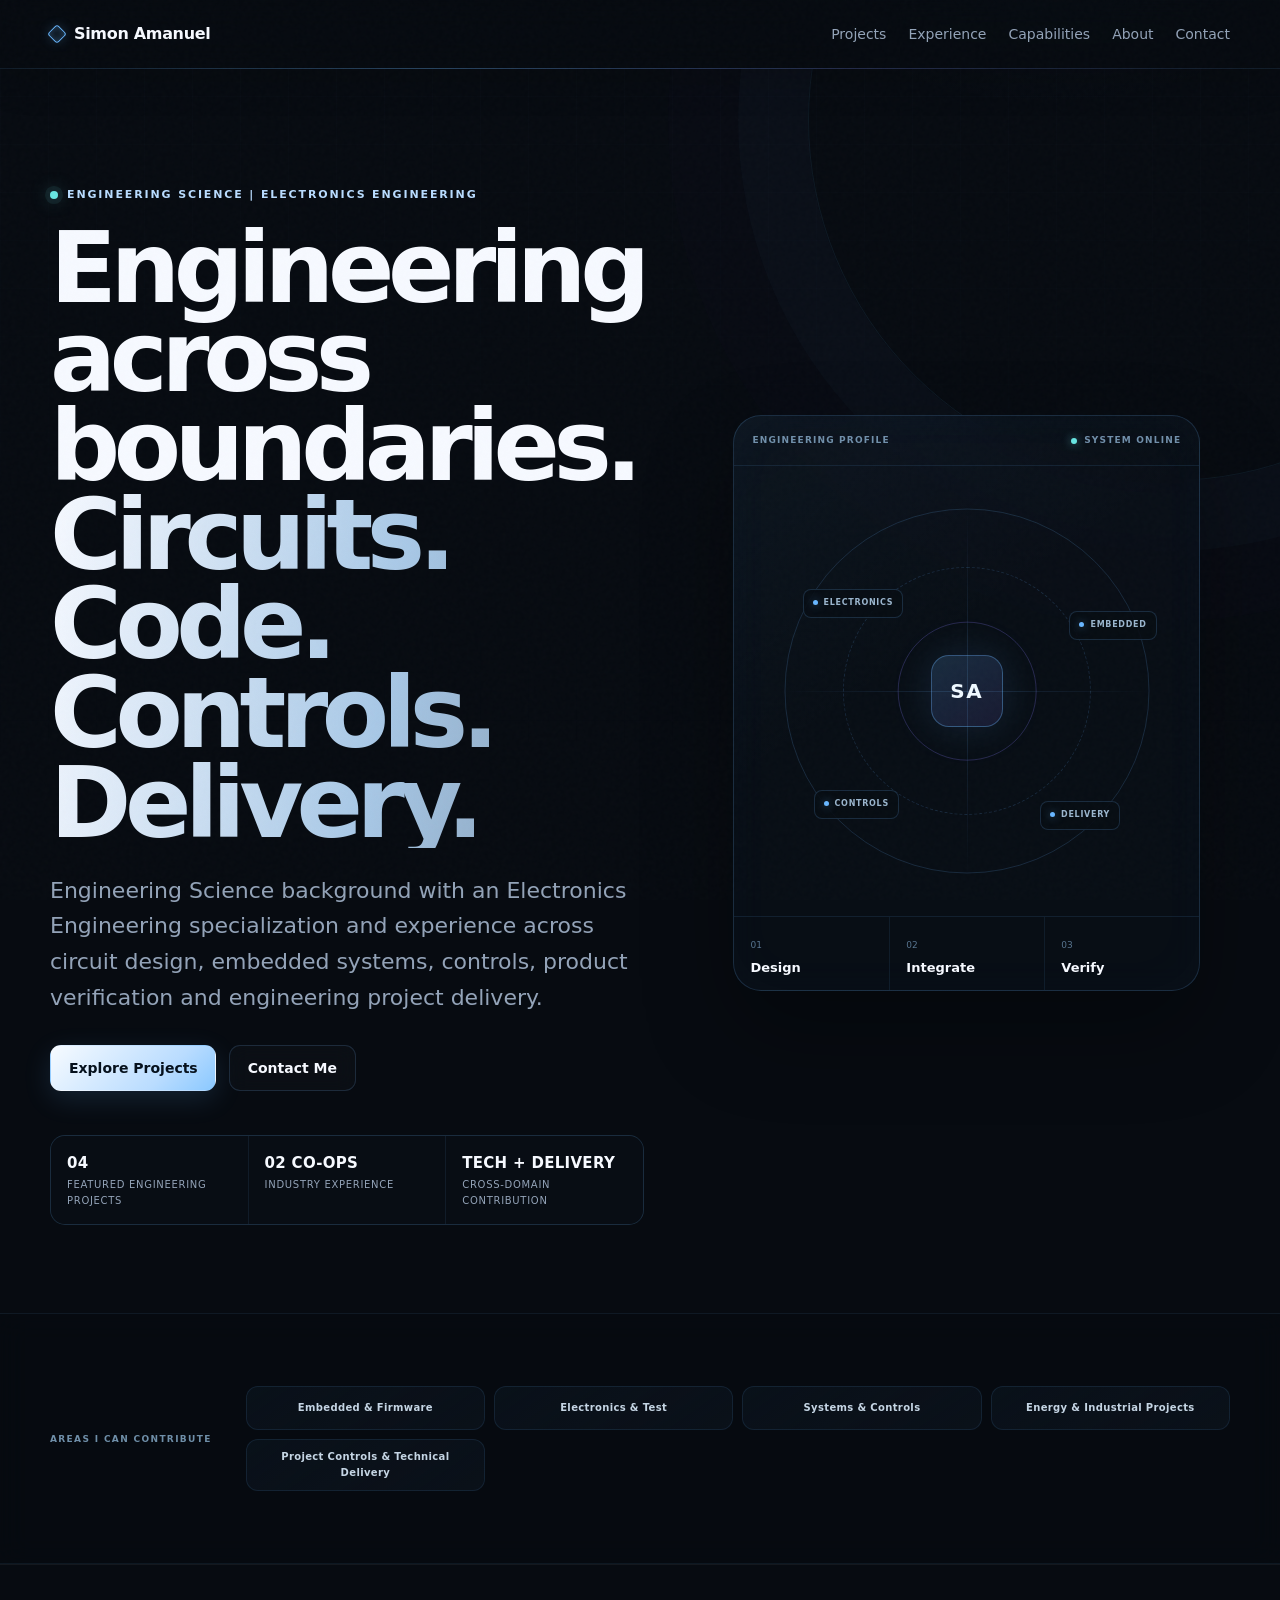
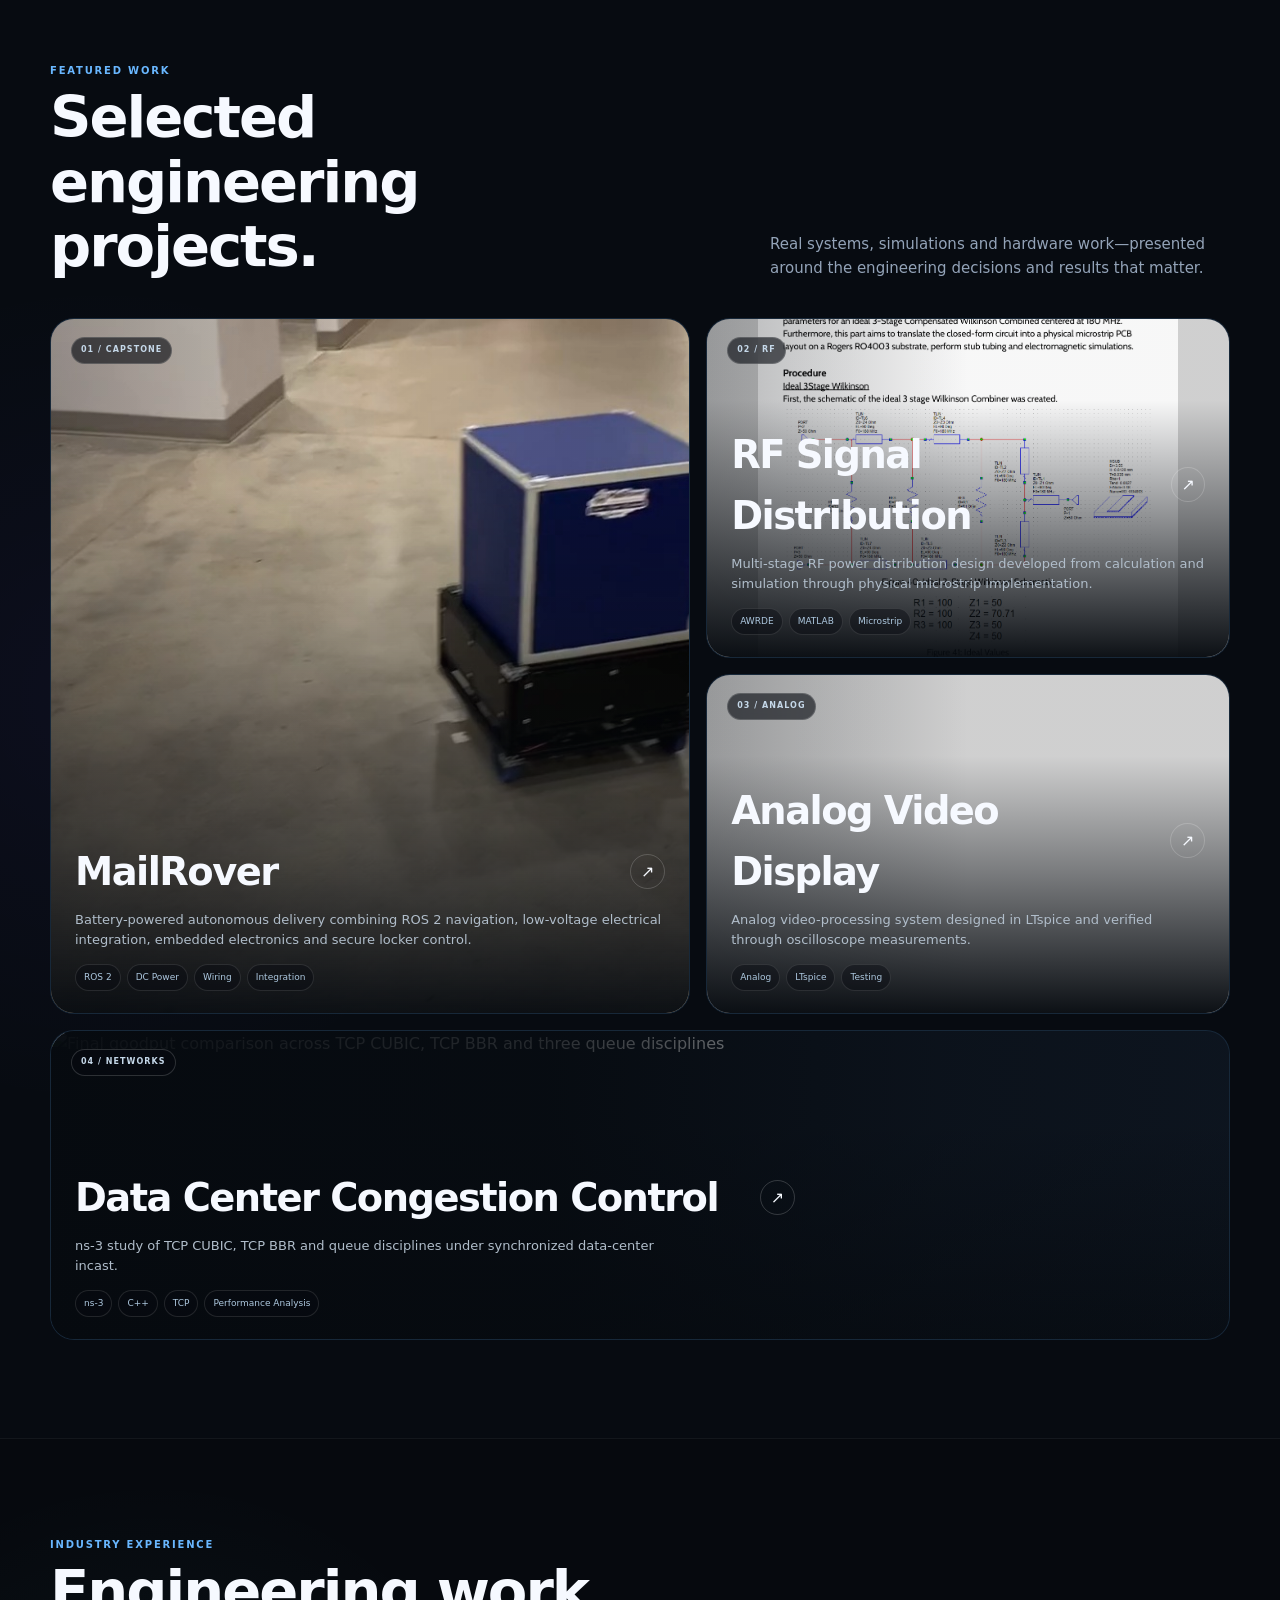
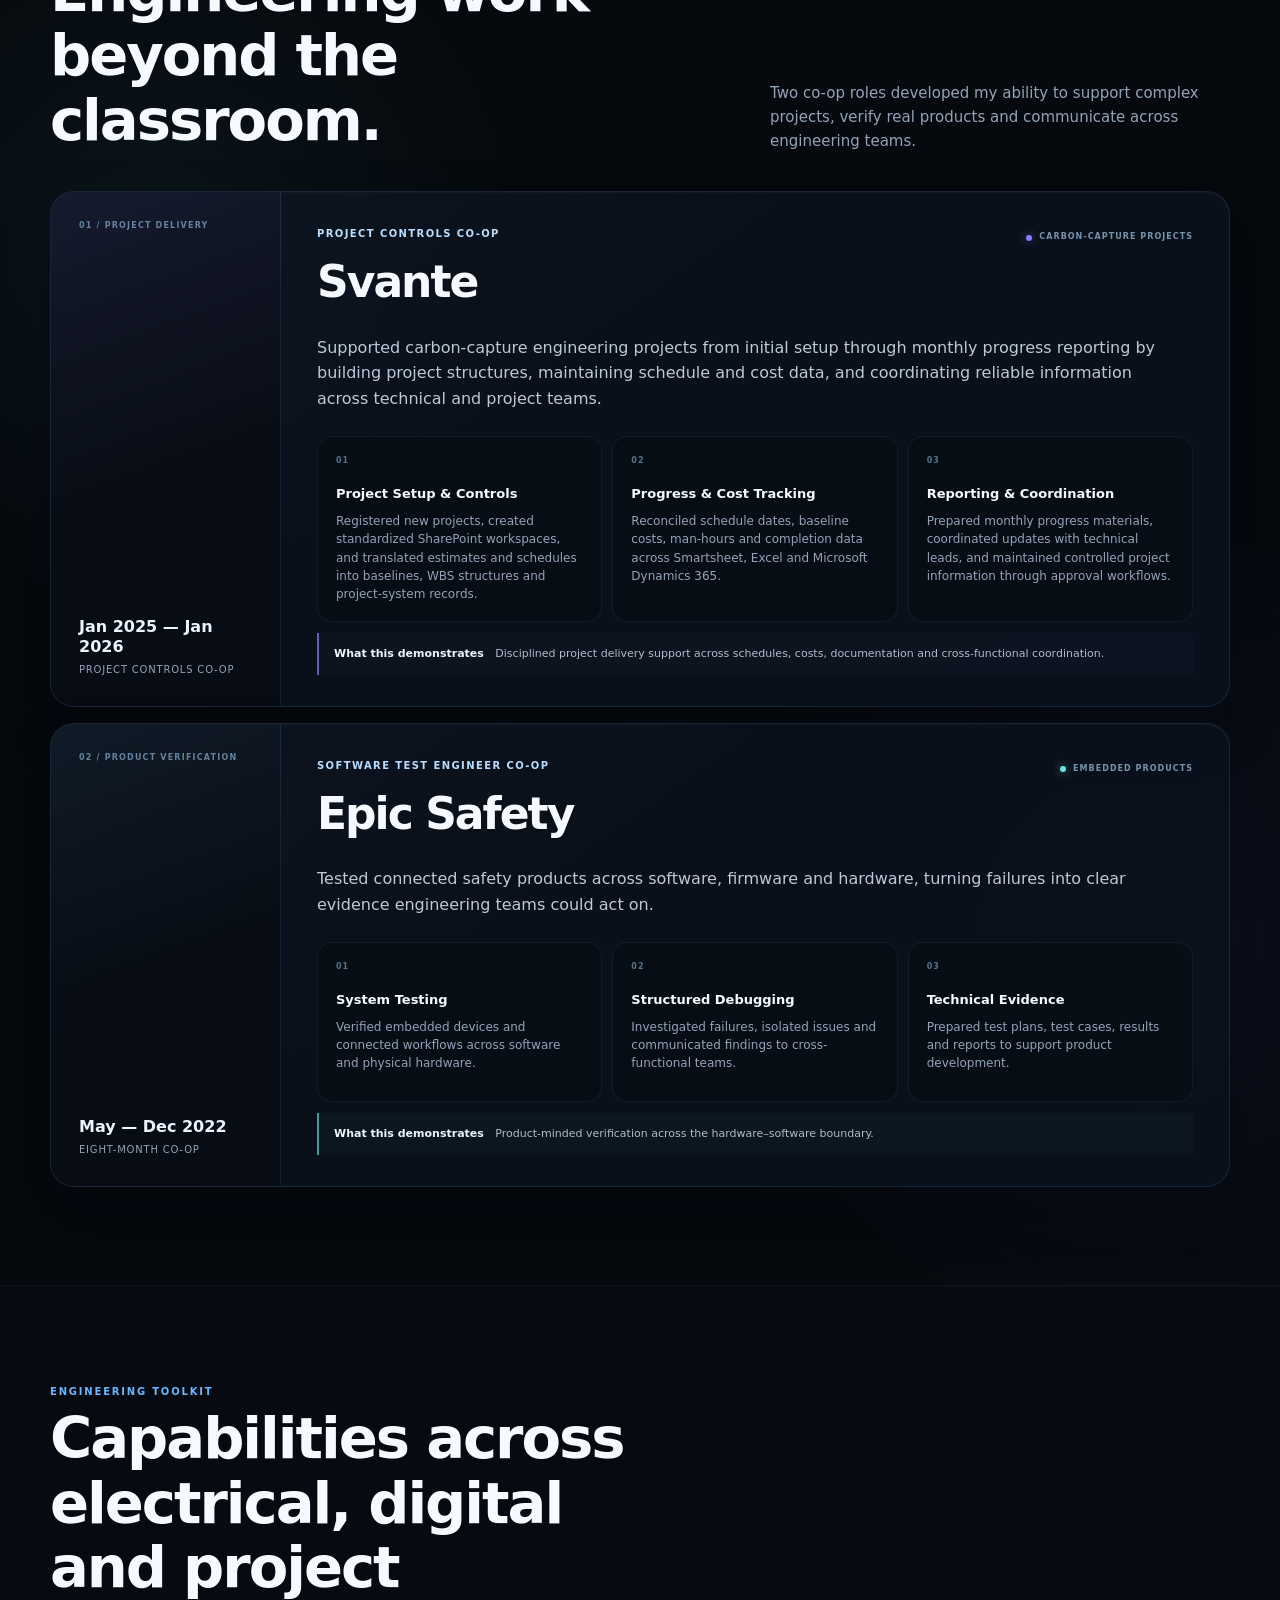
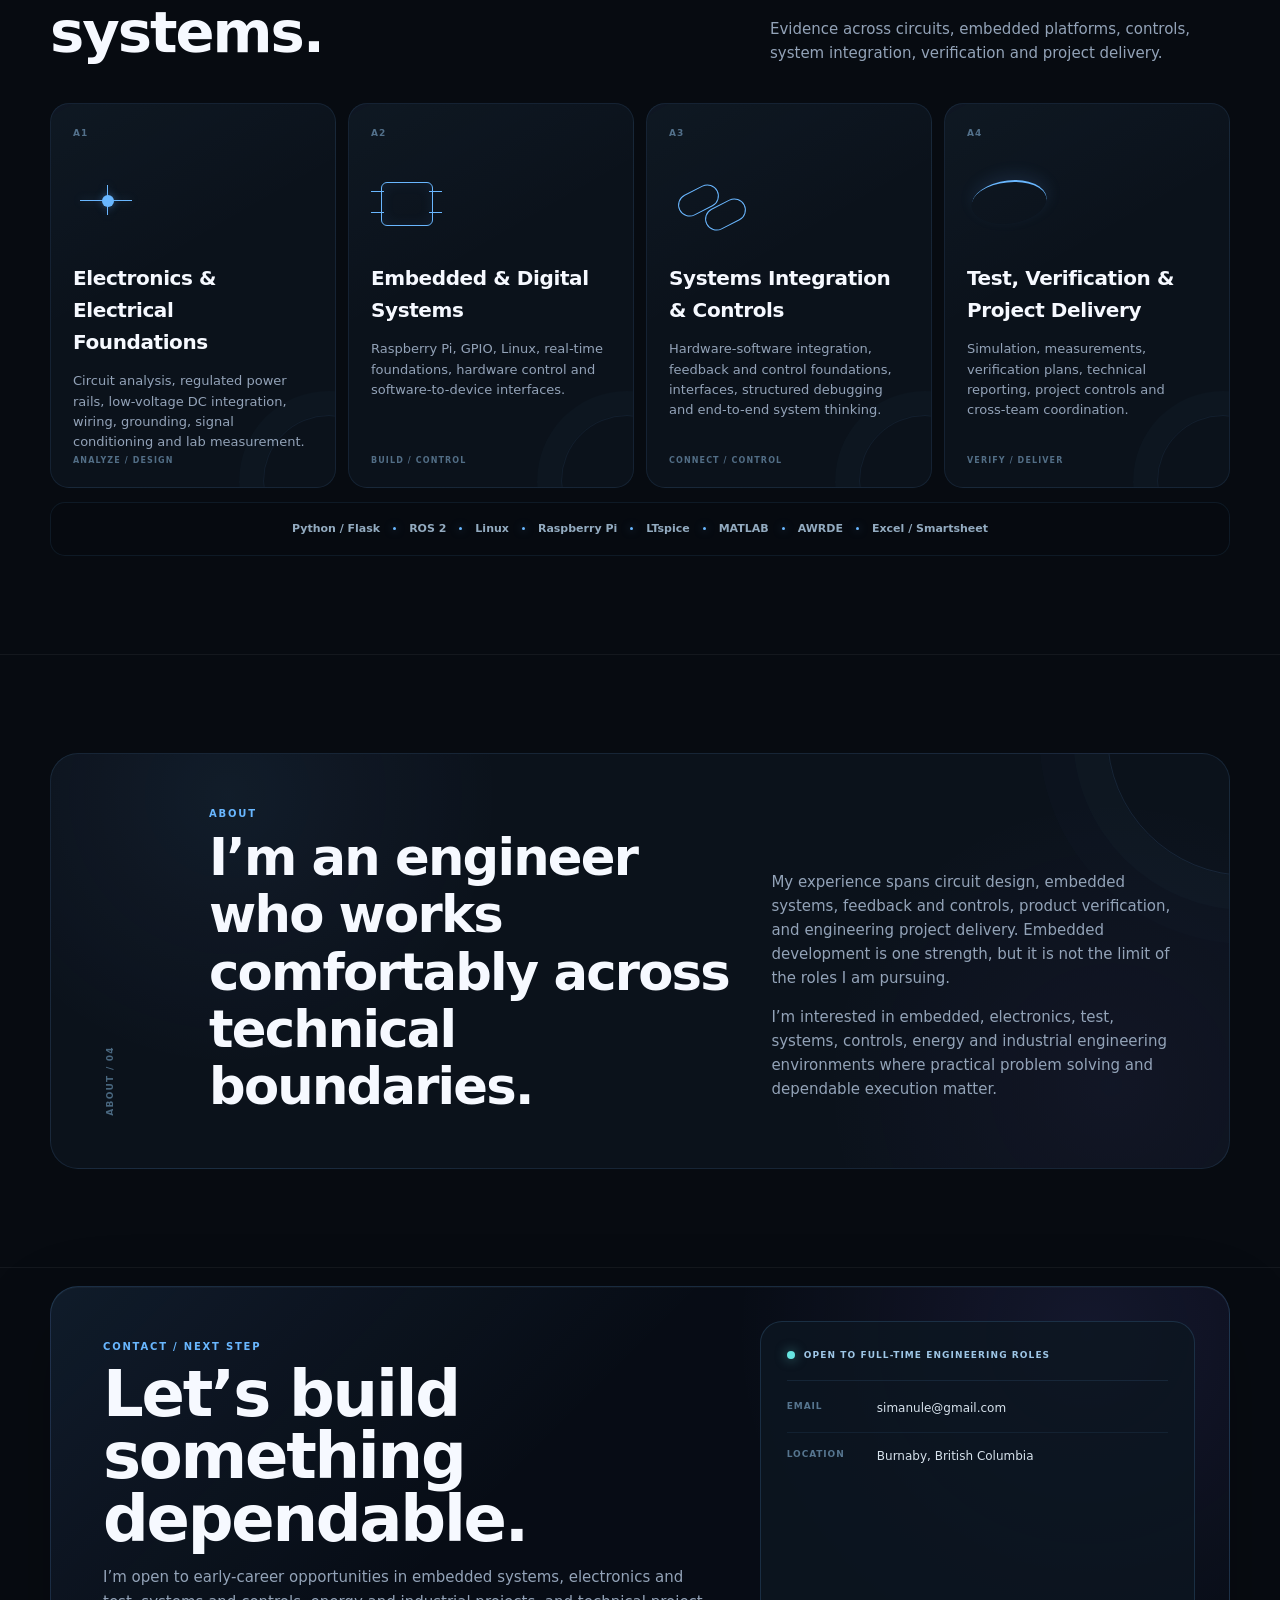
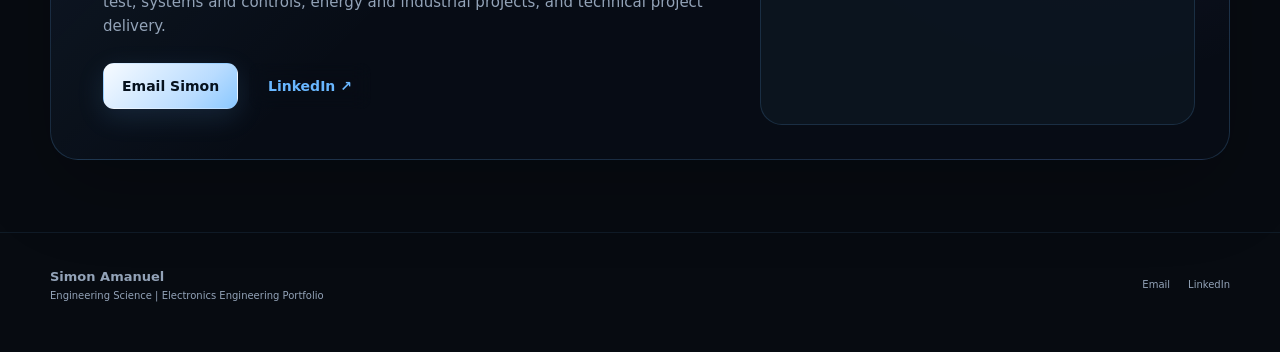
==== index.html @ 66a040b0 "Add files via upload" ====
<!doctype html>
<html lang="en">
<head>
  <meta charset="utf-8">
  <meta name="viewport" content="width=device-width, initial-scale=1">
  <meta name="description" content="Simon Amanuel — Engineering Science portfolio with an Electronics Engineering focus, featuring circuits, embedded systems, controls, testing, system integration and engineering project delivery.">
  <meta property="og:title" content="Simon Amanuel | Engineering Portfolio">
  <meta property="og:description" content="Engineering Science portfolio with an Electronics Engineering focus, featuring projects and experience across circuits, embedded systems, controls, verification and engineering delivery.">
  <meta property="og:type" content="website">
  <meta property="og:url" content="https://simonamanuel.github.io/">
  <meta property="og:image" content="https://simonamanuel.github.io/og.png">
  <meta name="twitter:card" content="summary_large_image">
  <meta name="twitter:title" content="Simon Amanuel | Engineering Portfolio">
  <meta name="twitter:description" content="Engineering Science portfolio with an Electronics Engineering focus.">
  <meta name="twitter:image" content="https://simonamanuel.github.io/og.png">
  <title>Simon Amanuel | Engineering Science — Electronics Engineering</title>
  <link rel="stylesheet" href="styles.css">
</head>
<body class="home-page">
  <a class="skip-link" href="#main-content">Skip to main content</a>
  <div class="site-noise"></div>

  <nav>
    <div class="container nav-inner">
      <a class="brand" href="index.html">Simon Amanuel</a>
      <div class="nav-links">
        <a href="#projects">Projects</a>
        <a href="#experience">Experience</a>
        <a href="#capabilities">Capabilities</a>
        <a href="#about">About</a>
        <a href="#contact">Contact</a>
      </div>
    </div>
  </nav>

  <main id="main-content">
    <header class="home-hero">
      <div class="home-grid-lines"></div>

      <div class="container home-hero-grid">
        <div class="home-hero-copy">
          <div class="home-kicker">
            <span class="signal-dot"></span>
            Engineering Science | Electronics Engineering
          </div>

          <h1>
            Engineering across boundaries.
            <span>Circuits. Code. Controls. Delivery.</span>
          </h1>

          <p class="home-lead">Engineering Science background with an Electronics Engineering specialization and experience across circuit design, embedded systems, controls, product verification and engineering project delivery.</p>

          <div class="actions">
            <a class="button primary" href="#projects">Explore Projects</a>
            <a class="button ghost" href="#contact">Contact Me</a>
          </div>

          <div class="home-mini-stats">
            <div><strong>04</strong><span>featured engineering projects</span></div>
            <div><strong>02 CO-OPS</strong><span>industry experience</span></div>
            <div><strong>TECH + DELIVERY</strong><span>cross-domain contribution</span></div>
          </div>
        </div>

        <aside class="engineering-panel">
          <div class="panel-topbar">
            <span>ENGINEERING PROFILE</span>
            <span class="panel-status"><i></i> SYSTEM ONLINE</span>
          </div>

          <div class="panel-core">
            <div class="panel-radar">
              <div class="radar-ring ring-1"></div>
              <div class="radar-ring ring-2"></div>
              <div class="radar-ring ring-3"></div>
              <div class="radar-cross radar-h"></div>
              <div class="radar-cross radar-v"></div>
              <div class="radar-node n1"><b>ELECTRONICS</b></div>
              <div class="radar-node n2"><b>EMBEDDED</b></div>
              <div class="radar-node n3"><b>CONTROLS</b></div>
              <div class="radar-node n4"><b>DELIVERY</b></div>
              <div class="radar-center">SA</div>
            </div>
          </div>

          <div class="panel-bottom">
            <div><span>01</span><strong>Design</strong></div>
            <div><span>02</span><strong>Integrate</strong></div>
            <div><span>03</span><strong>Verify</strong></div>
          </div>
        </aside>
      </div>
    </header>

    <section class="role-lanes" aria-label="Engineering areas">
      <div class="container role-lanes-inner">
        <span class="role-lanes-label">Areas I can contribute</span>
        <div class="role-lanes-list">
          <span>Embedded &amp; Firmware</span>
          <span>Electronics &amp; Test</span>
          <span>Systems &amp; Controls</span>
          <span>Energy &amp; Industrial Projects</span>
          <span>Project Controls &amp; Technical Delivery</span>
        </div>
      </div>
    </section>

    <section id="projects" class="home-projects">
      <div class="container">
        <div class="home-section-head">
          <div>
            <div class="eyebrow">Featured Work</div>
            <h2>Selected engineering projects.</h2>
          </div>
          <p>Real systems, simulations and hardware work—presented around the engineering decisions and results that matter.</p>
        </div>

        <div class="project-bento">
          <a class="bento-card bento-mail" href="mailrover.html">
            <div class="bento-image">
              <img src="assets/mailrover-robot.jpg" alt="MailRover autonomous parcel delivery robot" loading="lazy" decoding="async">
            </div>
            <div class="bento-overlay"></div>
            <div class="bento-index">01 / CAPSTONE</div>
            <div class="bento-content">
              <div class="bento-title-row">
                <h3>MailRover</h3>
                <span class="bento-arrow">↗</span>
              </div>
              <p>Battery-powered autonomous delivery combining ROS 2 navigation, low-voltage electrical integration, embedded electronics and secure locker control.</p>
              <div class="bento-tags">
                <span>ROS 2</span><span>DC Power</span><span>Wiring</span><span>Integration</span>
              </div>
            </div>
          </a>

          <a class="bento-card bento-rf" href="rf-combiner.html">
            <div class="bento-image">
              <img src="assets/rf-schematic.png" alt="RF signal distribution design" loading="lazy" decoding="async">
            </div>
            <div class="bento-overlay"></div>
            <div class="bento-index">02 / RF</div>
            <div class="bento-content">
              <div class="bento-title-row">
                <h3>RF Signal Distribution</h3>
                <span class="bento-arrow">↗</span>
              </div>
              <p>Multi-stage RF power distribution design developed from calculation and simulation through physical microstrip implementation.</p>
              <div class="bento-tags">
                <span>AWRDE</span><span>MATLAB</span><span>Microstrip</span>
              </div>
            </div>
          </a>

          <a class="bento-card bento-analog" href="analog-video.html">
            <div class="bento-image">
              <img src="assets/ntsc-card.png" alt="Analog video display circuit design" loading="lazy" decoding="async">
            </div>
            <div class="bento-overlay"></div>
            <div class="bento-index">03 / ANALOG</div>
            <div class="bento-content">
              <div class="bento-title-row">
                <h3>Analog Video Display</h3>
                <span class="bento-arrow">↗</span>
              </div>
              <p>Analog video-processing system designed in LTspice and verified through oscilloscope measurements.</p>
              <div class="bento-tags">
                <span>Analog</span><span>LTspice</span><span>Testing</span>
              </div>
            </div>
          </a>

          <a class="bento-card bento-network" href="data-center-networks.html">
            <div class="bento-image">
              <img src="assets/network-card.svg" alt="Final goodput comparison across TCP CUBIC, TCP BBR and three queue disciplines" loading="lazy" decoding="async">
            </div>
            <div class="bento-overlay"></div>
            <div class="bento-index">04 / NETWORKS</div>
            <div class="bento-content">
              <div class="bento-title-row">
                <h3>Data Center Congestion Control</h3>
                <span class="bento-arrow">↗</span>
              </div>
              <p>ns-3 study of TCP CUBIC, TCP BBR and queue disciplines under synchronized data-center incast.</p>
              <div class="bento-tags">
                <span>ns-3</span><span>C++</span><span>TCP</span><span>Performance Analysis</span>
              </div>
            </div>
          </a>
        </div>
      </div>
    </section>

    <section id="experience" class="experience-section">
      <div class="container">
        <div class="home-section-head">
          <div>
            <div class="eyebrow">Industry Experience</div>
            <h2>Engineering work beyond the classroom.</h2>
          </div>
          <p>Two co-op roles developed my ability to support complex projects, verify real products and communicate across engineering teams.</p>
        </div>

        <div class="experience-list">
          <article class="experience-card experience-svante">
            <div class="experience-meta">
              <span class="experience-index">01 / PROJECT DELIVERY</span>
              <div>
                <strong>Jan 2025 — Jan 2026</strong>
                <span>Project Controls Co-op</span>
              </div>
            </div>

            <div class="experience-body">
              <div class="experience-title-row">
                <div>
                  <span class="experience-role">Project Controls Co-op</span>
                  <h3>Svante</h3>
                </div>
                <span class="experience-status"><i></i> CARBON-CAPTURE PROJECTS</span>
              </div>

              <p class="experience-summary">Supported carbon-capture engineering projects from initial setup through monthly progress reporting by building project structures, maintaining schedule and cost data, and coordinating reliable information across technical and project teams.</p>

              <div class="experience-focus-grid">
                <div>
                  <span>01</span>
                  <strong>Project Setup &amp; Controls</strong>
                  <p>Registered new projects, created standardized SharePoint workspaces, and translated estimates and schedules into baselines, WBS structures and project-system records.</p>
                </div>
                <div>
                  <span>02</span>
                  <strong>Progress &amp; Cost Tracking</strong>
                  <p>Reconciled schedule dates, baseline costs, man-hours and completion data across Smartsheet, Excel and Microsoft Dynamics 365.</p>
                </div>
                <div>
                  <span>03</span>
                  <strong>Reporting &amp; Coordination</strong>
                  <p>Prepared monthly progress materials, coordinated updates with technical leads, and maintained controlled project information through approval workflows.</p>
                </div>
              </div>

              <div class="experience-signal"><span>What this demonstrates</span> Disciplined project delivery support across schedules, costs, documentation and cross-functional coordination.</div>
            </div>
          </article>

          <article class="experience-card experience-epic">
            <div class="experience-meta">
              <span class="experience-index">02 / PRODUCT VERIFICATION</span>
              <div>
                <strong>May — Dec 2022</strong>
                <span>Eight-month co-op</span>
              </div>
            </div>

            <div class="experience-body">
              <div class="experience-title-row">
                <div>
                  <span class="experience-role">Software Test Engineer Co-op</span>
                  <h3>Epic Safety</h3>
                </div>
                <span class="experience-status"><i></i> EMBEDDED PRODUCTS</span>
              </div>

              <p class="experience-summary">Tested connected safety products across software, firmware and hardware, turning failures into clear evidence engineering teams could act on.</p>

              <div class="experience-focus-grid">
                <div>
                  <span>01</span>
                  <strong>System Testing</strong>
                  <p>Verified embedded devices and connected workflows across software and physical hardware.</p>
                </div>
                <div>
                  <span>02</span>
                  <strong>Structured Debugging</strong>
                  <p>Investigated failures, isolated issues and communicated findings to cross-functional teams.</p>
                </div>
                <div>
                  <span>03</span>
                  <strong>Technical Evidence</strong>
                  <p>Prepared test plans, test cases, results and reports to support product development.</p>
                </div>
              </div>

              <div class="experience-signal"><span>What this demonstrates</span> Product-minded verification across the hardware–software boundary.</div>
            </div>
          </article>
        </div>
      </div>
    </section>

    <section id="capabilities" class="capabilities-section">
      <div class="container">
        <div class="home-section-head">
          <div>
            <div class="eyebrow">Engineering Toolkit</div>
            <h2>Capabilities across electrical, digital and project systems.</h2>
          </div>
          <p>Evidence across circuits, embedded platforms, controls, system integration, verification and project delivery.</p>
        </div>

        <div class="capability-matrix">
          <article>
            <div class="cap-index">A1</div>
            <div class="cap-symbol circuit-symbol"><i></i><i></i><i></i></div>
            <h3>Electronics &amp; Electrical Foundations</h3>
            <p>Circuit analysis, regulated power rails, low-voltage DC integration, wiring, grounding, signal conditioning and lab measurement.</p>
            <span>ANALYZE / DESIGN</span>
          </article>

          <article>
            <div class="cap-index">A2</div>
            <div class="cap-symbol chip-symbol"><i></i><i></i><i></i><i></i></div>
            <h3>Embedded &amp; Digital Systems</h3>
            <p>Raspberry Pi, GPIO, Linux, real-time foundations, hardware control and software-to-device interfaces.</p>
            <span>BUILD / CONTROL</span>
          </article>

          <article>
            <div class="cap-index">A3</div>
            <div class="cap-symbol link-symbol"><i></i><i></i></div>
            <h3>Systems Integration &amp; Controls</h3>
            <p>Hardware-software integration, feedback and control foundations, interfaces, structured debugging and end-to-end system thinking.</p>
            <span>CONNECT / CONTROL</span>
          </article>

          <article>
            <div class="cap-index">A4</div>
            <div class="cap-symbol wave-symbol"><i></i></div>
            <h3>Test, Verification &amp; Project Delivery</h3>
            <p>Simulation, measurements, verification plans, technical reporting, project controls and cross-team coordination.</p>
            <span>VERIFY / DELIVER</span>
          </article>
        </div>

        <div class="tool-rail">
          <span>Python / Flask</span>
          <i></i><span>ROS 2</span>
          <i></i><span>Linux</span>
          <i></i><span>Raspberry Pi</span>
          <i></i><span>LTspice</span>
          <i></i><span>MATLAB</span>
          <i></i><span>AWRDE</span>
          <i></i><span>Excel / Smartsheet</span>
        </div>
      </div>
    </section>

    <section id="about" class="home-about">
      <div class="container about-shell">
        <div class="about-code">ABOUT / 04</div>
        <div class="about-main">
          <div class="eyebrow">About</div>
          <h2>I’m an engineer who works comfortably across technical boundaries.</h2>
        </div>
        <div class="about-side">
          <p>My experience spans circuit design, embedded systems, feedback and controls, product verification, and engineering project delivery. Embedded development is one strength, but it is not the limit of the roles I am pursuing.</p>
          <p>I’m interested in embedded, electronics, test, systems, controls, energy and industrial engineering environments where practical problem solving and dependable execution matter.</p>
        </div>
      </div>
    </section>

    <section id="contact" class="contact-section">
      <div class="container contact-shell">
        <div class="contact-copy">
          <div class="eyebrow">Contact / Next Step</div>
          <h2>Let’s build something dependable.</h2>
          <p>I’m open to early-career opportunities in embedded systems, electronics and test, systems and controls, energy and industrial projects, and technical project delivery.</p>
          <div class="contact-actions">
            <a class="button primary" href="mailto:simanule@gmail.com">Email Simon</a>
            <a class="button text-link" href="https://ca.linkedin.com/in/simonamanuel" target="_blank" rel="noopener noreferrer">LinkedIn ↗</a>
          </div>
        </div>

        <aside class="contact-card" aria-label="Contact details">
          <div class="contact-status"><i></i><span>OPEN TO FULL-TIME ENGINEERING ROLES</span></div>
          <dl>
            <div><dt>Email</dt><dd><a href="mailto:simanule@gmail.com">simanule@gmail.com</a></dd></div>
            <div><dt>Location</dt><dd>Burnaby, British Columbia</dd></div>
          </dl>
        </aside>
      </div>
    </section>
  </main>

  <footer class="home-footer">
    <div class="container footer-grid">
      <div>
        <strong>Simon Amanuel</strong>
        <span>Engineering Science | Electronics Engineering Portfolio</span>
      </div>
      <div class="footer-links">
        <a href="mailto:simanule@gmail.com">Email</a>
        <a href="https://ca.linkedin.com/in/simonamanuel" target="_blank" rel="noopener noreferrer">LinkedIn</a>
      </div>
    </div>
  </footer>
</body>
</html>
---- styles.css ----
:root{--bg:#0b0f14;--panel:#111821;--text:#f4f7fb;--muted:#a8b3c2;--line:#263241;--accent:#7db7ff;--accent-2:#b8d7ff;--max:1120px}
*{box-sizing:border-box}html{scroll-behavior:smooth}
body{margin:0;font-family:Inter,ui-sans-serif,system-ui,-apple-system,BlinkMacSystemFont,"Segoe UI",sans-serif;background:var(--bg);color:var(--text);line-height:1.6}
.skip-link{position:fixed;left:14px;top:12px;z-index:9999;padding:10px 14px;border-radius:9px;background:#e9f5ff;color:#07111b;font-weight:800;transform:translateY(-160%);transition:transform .16s ease}
.skip-link:focus{transform:translateY(0)}
a:focus-visible,button:focus-visible,video:focus-visible{outline:3px solid #67e5e1;outline-offset:4px}
a{color:inherit;text-decoration:none}img{max-width:100%;display:block}.container{width:min(var(--max),calc(100% - 40px));margin:0 auto}
nav{position:sticky;top:0;z-index:20;backdrop-filter:blur(14px);background:rgba(11,15,20,.82);border-bottom:1px solid rgba(255,255,255,.06)}
.nav-inner{height:68px;display:flex;align-items:center;justify-content:space-between;gap:20px}.brand{font-weight:750;letter-spacing:-.02em}.nav-links{display:flex;gap:22px;color:var(--muted);font-size:14px}.nav-links a:hover{color:var(--text)}
.hero{padding:104px 0 70px}.eyebrow{text-transform:uppercase;letter-spacing:.16em;font-size:12px;font-weight:800;color:var(--accent)}
h1{margin:12px 0 18px;font-size:clamp(44px,7vw,78px);line-height:1.02;letter-spacing:-.055em}h2{margin:0 0 18px;font-size:clamp(28px,4vw,42px);line-height:1.12;letter-spacing:-.035em}h3{margin:0 0 8px;font-size:19px;letter-spacing:-.02em}
.lead{max-width:780px;color:var(--muted);font-size:clamp(18px,2.2vw,22px)}.actions{display:flex;flex-wrap:wrap;gap:12px;margin-top:30px}
.button{display:inline-flex;align-items:center;justify-content:center;min-height:46px;padding:0 18px;border-radius:11px;border:1px solid var(--line);background:var(--panel);font-weight:700;font-size:14px}.button.primary{background:var(--text);color:#091019;border-color:var(--text)}
section{padding:72px 0;border-top:1px solid rgba(255,255,255,.055)}.section-heading{max-width:760px;margin-bottom:30px}.section-heading p{color:var(--muted);margin:0}
.project-card{display:grid;grid-template-columns:1.05fr .95fr;overflow:hidden;border:1px solid var(--line);border-radius:20px;background:var(--panel)}
.project-card .image{min-height:390px;background-size:cover;background-position:center}.project-card .content{padding:clamp(28px,4vw,48px);display:flex;flex-direction:column;justify-content:center}
.tags{display:flex;flex-wrap:wrap;gap:8px;margin:18px 0 26px}.tag{border:1px solid var(--line);border-radius:999px;padding:7px 10px;color:var(--accent-2);font-size:12px;font-weight:700}
.grid{display:grid;grid-template-columns:repeat(3,1fr);gap:16px}.card{background:var(--panel);border:1px solid var(--line);border-radius:16px;padding:24px}.card p,.muted{color:var(--muted)}.card p{margin-bottom:0}
.skill-list{display:grid;grid-template-columns:repeat(4,1fr);gap:12px}.skill{background:var(--panel);border:1px solid var(--line);border-radius:14px;padding:16px 18px;color:var(--accent-2);font-weight:700}
.project-hero{padding:80px 0 44px}.project-hero h1{font-size:clamp(48px,7vw,82px)}.meta-row{display:flex;flex-wrap:wrap;gap:10px 22px;color:var(--muted);margin-top:18px}
.hero-image{margin-top:34px;border-radius:20px;overflow:hidden;border:1px solid var(--line);background:var(--panel)}.hero-image img{width:100%;max-height:720px;object-fit:contain;background:white}
.two-col{display:grid;grid-template-columns:1fr 1fr;gap:34px}.flow{display:grid;grid-template-columns:repeat(4,1fr);gap:12px;align-items:stretch}.flow-step{background:var(--panel);border:1px solid var(--line);border-radius:15px;padding:22px}.flow-step .num{color:var(--accent);font-weight:900;font-size:12px;letter-spacing:.1em}.flow-step p{color:var(--muted);margin:8px 0 0;font-size:14px}
.arch{display:grid;gap:12px}.arch-row{display:grid;grid-template-columns:1fr auto 1fr auto 1fr;gap:12px;align-items:center}.arch-box{background:var(--panel);border:1px solid var(--line);border-radius:14px;padding:18px;text-align:center}.arrow{color:var(--accent);font-weight:900}
.verification{display:grid;grid-template-columns:repeat(3,1fr);gap:12px}.check{background:var(--panel);border:1px solid var(--line);border-radius:14px;padding:18px}.check strong{display:block;margin-bottom:4px}.check span{color:var(--muted);font-size:14px}
.gallery{display:grid;grid-template-columns:1.15fr .85fr;gap:16px;align-items:stretch}.gallery img{width:100%;height:100%;min-height:320px;object-fit:contain;background:white;border-radius:16px;border:1px solid var(--line)}
.video-grid{display:grid;grid-template-columns:1fr 1fr;gap:16px}.video-card{background:var(--panel);border:1px solid var(--line);border-radius:16px;padding:24px}.video-card p{color:var(--muted)}
.ui-grid{display:grid;grid-template-columns:repeat(3,1fr);gap:16px}.ui-card{background:var(--panel);border:1px solid var(--line);border-radius:16px;overflow:hidden}.ui-card img{width:100%;aspect-ratio:4/5;object-fit:cover;border-bottom:1px solid var(--line)}.ui-card .ui-copy{padding:18px}.ui-card .ui-copy p{color:var(--muted);margin:8px 0 0;font-size:14px}
.evidence-grid{display:grid;grid-template-columns:repeat(2,1fr);gap:16px}.evidence-grid-three{grid-template-columns:repeat(3,1fr)}.evidence-card{background:var(--panel);border:1px solid var(--line);border-radius:16px;overflow:hidden}.evidence-card img{width:100%;aspect-ratio:16/10;object-fit:contain;background:#d0d0d0;border-bottom:1px solid var(--line)}.evidence-copy{padding:18px}.evidence-copy p{color:var(--muted);margin:8px 0 0;font-size:14px}
.highlight{color:var(--text);font-weight:700}footer{padding:48px 0 70px;color:var(--muted)}.small{font-size:13px}
@media(max-width:820px){.project-card,.two-col,.gallery{grid-template-columns:1fr}.grid,.verification{grid-template-columns:1fr 1fr}.skill-list{grid-template-columns:1fr 1fr}.flow{grid-template-columns:1fr 1fr}.arch-row{grid-template-columns:1fr}.arrow{transform:rotate(90deg);text-align:center}.video-grid,.ui-grid,.evidence-grid,.evidence-grid-three{grid-template-columns:1fr}.project-card .image{min-height:310px}}
@media(max-width:560px){.container{width:min(var(--max),calc(100% - 26px))}.nav-links{gap:12px;font-size:12px}.hero{padding-top:70px}.grid,.verification,.flow,.skill-list{grid-template-columns:1fr}}


/* =========================================
   Analog Video Project — portfolio layout
   ========================================= */
.analog-page {
  background:
    radial-gradient(circle at 83% 8%, rgba(64,125,255,.13), transparent 28rem),
    radial-gradient(circle at 15% 38%, rgba(93,70,255,.08), transparent 25rem),
    var(--bg);
}
.analog-page section { border-top: 1px solid rgba(255,255,255,.055); }
.analog-hero { padding: 86px 0 48px; overflow: hidden; }
.analog-hero-grid {
  display: grid;
  grid-template-columns: .9fr 1.1fr;
  gap: clamp(34px,6vw,82px);
  align-items: center;
}
.analog-hero-copy { position: relative; z-index: 2; }
.analog-hero h1 {
  max-width: 680px;
  font-size: clamp(54px,7vw,88px);
  margin: 14px 0 24px;
  line-height: .96;
}
.analog-lead {
  max-width: 640px;
  font-size: clamp(18px,2vw,22px);
  color: var(--muted);
  line-height: 1.62;
}
.analog-role {
  display: flex;
  gap: 13px;
  align-items: flex-start;
  padding: 15px 0;
  margin: 22px 0 0;
  border-top: 1px solid rgba(255,255,255,.09);
  border-bottom: 1px solid rgba(255,255,255,.09);
  color: var(--muted);
  font-size: 14px;
}
.analog-role-label {
  color: var(--text);
  font-weight: 800;
  white-space: nowrap;
}
.analog-hero-visual { position: relative; min-width: 0; }
.analog-glow {
  position: absolute;
  inset: 10% 6%;
  background: radial-gradient(circle, rgba(125,183,255,.18), transparent 65%);
  filter: blur(35px);
  transform: scale(1.15);
}
.analog-window {
  position: relative;
  transform: rotate(1.3deg);
  border: 1px solid rgba(255,255,255,.13);
  background: rgba(17,24,33,.84);
  border-radius: 22px;
  overflow: hidden;
  box-shadow: 0 32px 80px rgba(0,0,0,.38);
}
.analog-window-bar {
  height: 42px;
  padding: 0 14px;
  display: flex;
  align-items: center;
  gap: 7px;
  background: rgba(255,255,255,.035);
  border-bottom: 1px solid rgba(255,255,255,.08);
}
.analog-window-bar span {
  width: 8px; height: 8px; border-radius: 50%;
  background: rgba(255,255,255,.26);
}
.analog-window-bar small {
  margin-left: 9px;
  color: rgba(255,255,255,.46);
  font-size: 11px;
  letter-spacing: .04em;
}
.analog-window img {
  width: 100%;
  aspect-ratio: 16/10;
  object-fit: cover;
  object-position: center;
}
.analog-stats {
  display: grid;
  grid-template-columns: repeat(3,1fr);
  margin-top: 54px;
  border: 1px solid rgba(255,255,255,.08);
  border-radius: 16px;
  overflow: hidden;
  background: rgba(255,255,255,.025);
}
.analog-stats > div {
  padding: 18px 22px;
  display: flex;
  align-items: baseline;
  gap: 10px;
}
.analog-stats > div + div { border-left: 1px solid rgba(255,255,255,.08); }
.analog-stats strong {
  font-size: 26px;
  letter-spacing: -.04em;
}
.analog-stats span { color: var(--muted); font-size: 13px; }

.analog-intro { padding: 88px 0; }
.analog-intro-grid {
  display: grid;
  grid-template-columns: .9fr 1.1fr;
  gap: clamp(32px,7vw,90px);
  align-items: start;
}
.analog-intro-grid h2 { max-width: 510px; }
.analog-intro-copy {
  color: var(--muted);
  font-size: 18px;
  max-width: 620px;
}
.analog-intro-copy p:first-child { margin-top: 0; }

.analog-flow {
  margin-top: 58px;
  display: grid;
  grid-template-columns: 1fr auto 1fr auto 1fr auto 1fr;
  gap: 12px;
  align-items: stretch;
}
.analog-flow-item {
  min-height: 170px;
  border: 1px solid rgba(255,255,255,.08);
  background: linear-gradient(180deg, rgba(255,255,255,.035), rgba(255,255,255,.015));
  border-radius: 18px;
  padding: 20px;
  display: flex;
  flex-direction: column;
}
.analog-flow-item span {
  color: var(--accent);
  font-size: 11px;
  font-weight: 900;
  letter-spacing: .13em;
}
.analog-flow-item strong {
  margin-top: auto;
  font-size: 17px;
}
.analog-flow-item small {
  color: var(--muted);
  line-height: 1.45;
  margin-top: 5px;
  font-size: 12px;
}
.analog-flow-arrow {
  align-self: center;
  color: rgba(125,183,255,.65);
  font-size: 19px;
}

.analog-work { padding: 86px 0; }
.analog-section-head {
  display: grid;
  grid-template-columns: 1.2fr .8fr;
  gap: 40px;
  align-items: end;
  margin-bottom: 32px;
}
.analog-section-head h2 { max-width: 650px; margin-bottom: 0; }
.analog-section-head > p {
  margin: 0;
  color: var(--muted);
  max-width: 430px;
  justify-self: end;
}
.analog-work-grid {
  display: grid;
  grid-template-columns: repeat(2,1fr);
  gap: 14px;
}
.analog-work-card {
  position: relative;
  min-height: 215px;
  padding: 27px;
  border-radius: 19px;
  border: 1px solid rgba(255,255,255,.08);
  background:
    linear-gradient(145deg, rgba(125,183,255,.045), rgba(255,255,255,.015) 46%),
    var(--panel);
  overflow: hidden;
}
.analog-work-card::after {
  content: "";
  position: absolute;
  width: 110px; height: 110px;
  border: 1px solid rgba(125,183,255,.08);
  border-radius: 50%;
  right: -45px; bottom: -50px;
}
.analog-card-num {
  color: var(--accent);
  font-size: 11px;
  font-weight: 900;
  letter-spacing: .14em;
}
.analog-work-card h3 { margin-top: 40px; font-size: 21px; }
.analog-work-card p { margin: 8px 0 0; color: var(--muted); max-width: 500px; }

.project-evidence-callout{
  position:relative;
  display:grid;
  grid-template-columns:.85fr 1.15fr;
  gap:clamp(28px,5vw,66px);
  margin-top:18px;
  padding:clamp(28px,4vw,42px);
  border:1px solid rgba(103,229,225,.18);
  border-radius:21px;
  background:
    radial-gradient(circle at 8% 8%,rgba(103,229,225,.075),transparent 19rem),
    linear-gradient(145deg,rgba(105,183,255,.035),rgba(255,255,255,.012)),
    var(--panel);
  overflow:hidden;
}
.project-evidence-callout::after{
  content:"";
  position:absolute;
  width:170px;height:170px;
  right:-85px;bottom:-95px;
  border:1px solid rgba(103,229,225,.1);
  border-radius:50%;
  box-shadow:0 0 0 28px rgba(103,229,225,.018);
}
.project-evidence-callout>div{position:relative;z-index:1}
.project-evidence-callout span{
  color:var(--cyan);
  font-size:9px;
  font-weight:900;
  letter-spacing:.15em;
  text-transform:uppercase;
}
.project-evidence-callout h3{margin:10px 0 0;font-size:clamp(25px,3vw,37px);line-height:1.08}
.project-evidence-callout p{margin:0;color:#aebdcb;line-height:1.68}
.project-evidence-callout ul{display:grid;grid-template-columns:1fr 1fr;gap:8px 16px;margin:18px 0 0;padding:0;list-style:none}
.project-evidence-callout li{position:relative;padding-left:16px;color:#c9d5df;font-size:12px;line-height:1.5}
.project-evidence-callout li::before{content:"";position:absolute;left:0;top:.55em;width:6px;height:6px;border:1px solid var(--cyan);border-radius:50%;box-shadow:0 0 8px rgba(103,229,225,.32)}
.mail-power-callout{margin-top:24px}

.analog-testing { padding: 88px 0; }
.analog-gallery {
  display: grid;
  grid-template-columns: 1.25fr .75fr;
  grid-template-rows: 1fr 1fr;
  gap: 14px;
}
.analog-shot {
  position: relative;
  margin: 0;
  min-height: 260px;
  border: 1px solid rgba(255,255,255,.09);
  border-radius: 20px;
  overflow: hidden;
  background: #d4d4d4;
}
.analog-shot-large { grid-row: span 2; min-height: 536px; }
.analog-shot img {
  width: 100%;
  height: 100%;
  min-height: inherit;
  object-fit: cover;
}
.analog-shot::after {
  content: "";
  position: absolute;
  inset: 45% 0 0;
  background: linear-gradient(transparent, rgba(5,8,12,.93));
  pointer-events: none;
}
.analog-shot figcaption {
  position: absolute;
  z-index: 2;
  left: 20px; right: 20px; bottom: 18px;
  display: flex;
  flex-direction: column;
}
.analog-shot figcaption strong { font-size: 16px; }
.analog-shot figcaption span { color: #c5cfda; font-size: 12px; margin-top: 2px; }
.analog-result-strip {
  margin-top: 18px;
  padding: 20px 22px;
  border: 1px solid rgba(125,183,255,.18);
  border-radius: 15px;
  background: rgba(125,183,255,.045);
}
.analog-result-strip > div { display: flex; gap: 14px; align-items: flex-start; }
.analog-result-mark {
  flex: 0 0 30px;
  width: 30px; height: 30px;
  border: 1px solid rgba(125,183,255,.3);
  border-radius: 50%;
  display: grid;
  place-items: center;
  color: var(--accent);
  font-weight: 900;
}
.analog-result-strip p { margin: 2px 0 0; color: var(--muted); }
.analog-result-strip strong { color: var(--text); }
.analog-measure-grid{display:grid;grid-template-columns:repeat(3,1fr);gap:12px;margin-top:18px}
.analog-measure-grid article{padding:18px;border:1px solid rgba(103,229,225,.12);border-radius:15px;background:linear-gradient(145deg,rgba(103,229,225,.055),rgba(255,255,255,.015))}
.analog-measure-grid strong{display:block;color:#67e5e1;font-size:18px}
.analog-measure-grid span{display:block;margin-top:5px;color:var(--muted);font-size:12px;line-height:1.5}

.analog-tech { padding: 28px 0 !important; }
.analog-tech-inner {
  display: flex;
  gap: 24px;
  align-items: center;
}
.analog-tech-inner > span {
  flex: 0 0 auto;
  color: var(--accent);
  text-transform: uppercase;
  letter-spacing: .13em;
  font-size: 10px;
  font-weight: 900;
}
.analog-tech-inner p {
  margin: 0;
  color: var(--muted);
  font-size: 13px;
}

.analog-close { padding: 72px 0 86px; }
.analog-close-card {
  padding: 34px 38px;
  border: 1px solid rgba(255,255,255,.09);
  border-radius: 22px;
  background:
    radial-gradient(circle at 85% 20%, rgba(125,183,255,.08), transparent 14rem),
    var(--panel);
  display: flex;
  align-items: center;
  justify-content: space-between;
  gap: 30px;
}
.analog-close-card h2 { margin: 8px 0 0; font-size: clamp(26px,3vw,38px); }

@media(max-width:900px) {
  .analog-hero-grid,
  .analog-intro-grid,
  .analog-section-head { grid-template-columns: 1fr; }
  .analog-section-head > p { justify-self: start; }
  .analog-flow { grid-template-columns: 1fr 1fr; }
  .analog-flow-arrow { display: none; }
  .analog-gallery { grid-template-columns: 1fr 1fr; grid-template-rows: auto; }
  .analog-shot-large { grid-column: span 2; grid-row: auto; min-height: 400px; }
}
@media(max-width:620px) {
  .analog-hero { padding-top: 62px; }
  .analog-hero h1 { font-size: clamp(46px,14vw,68px); }
  .analog-stats { grid-template-columns: 1fr; }
  .analog-stats > div + div { border-left: 0; border-top: 1px solid rgba(255,255,255,.08); }
  .analog-flow,
  .analog-work-grid,
  .analog-gallery { grid-template-columns: 1fr; }
  .analog-shot-large { grid-column: auto; min-height: 300px; }
  .analog-shot { min-height: 245px; }
  .analog-tech-inner,
  .analog-close-card { align-items: flex-start; flex-direction: column; }
}


/* =========================================
   MailRover — flagship portfolio layout
   ========================================= */
.mail-page{
  background:
    radial-gradient(circle at 82% 7%,rgba(48,132,255,.14),transparent 30rem),
    radial-gradient(circle at 9% 42%,rgba(71,92,255,.06),transparent 25rem),
    var(--bg);
}
.mail-hero{padding:88px 0 72px;overflow:hidden}
.mail-hero-grid{display:grid;grid-template-columns:.88fr 1.12fr;gap:clamp(38px,6vw,84px);align-items:center}
.mail-hero h1{font-size:clamp(66px,9vw,112px);margin:8px 0 18px}
.mail-lead{font-size:clamp(19px,2.1vw,23px);color:var(--muted);max-width:620px}
.mail-role-line{margin:26px 0 0;padding:14px 0;border-top:1px solid rgba(255,255,255,.09);border-bottom:1px solid rgba(255,255,255,.09);display:flex;gap:12px;align-items:flex-start;font-size:14px}
.mail-role-line span{color:var(--accent);font-size:10px;font-weight:900;text-transform:uppercase;letter-spacing:.13em;padding-top:3px}
.mail-role-line strong{font-weight:700}
.mail-hero-media{position:relative;min-height:540px;display:grid;place-items:center}
.mail-hero-media img{position:relative;z-index:2;width:83%;max-height:520px;object-fit:cover;border-radius:28px;border:1px solid rgba(255,255,255,.12);box-shadow:0 38px 90px rgba(0,0,0,.42);transform:rotate(1deg)}
.mail-orbit{position:absolute;border:1px solid rgba(125,183,255,.13);border-radius:50%}
.mail-orbit-a{width:520px;height:520px}
.mail-orbit-b{width:390px;height:390px;border-style:dashed}
.mail-float-card{position:absolute;z-index:3;right:0;bottom:42px;padding:14px 16px;border:1px solid rgba(255,255,255,.12);background:rgba(12,18,25,.88);backdrop-filter:blur(16px);border-radius:14px;box-shadow:0 16px 45px rgba(0,0,0,.3)}
.mail-float-card span{display:block;color:var(--muted);font-size:10px;text-transform:uppercase;letter-spacing:.11em}
.mail-float-card strong{display:block;margin-top:2px;font-size:14px}
.mail-hero-demo{display:inline-flex;margin-top:24px}
.mail-overview,.mail-role-section,.mail-ui-section,.mail-proof,.mail-team{padding:88px 0}
.mail-overview-grid{display:grid;grid-template-columns:.95fr 1.05fr;gap:clamp(35px,7vw,88px)}
.mail-overview-copy{color:var(--muted);font-size:18px;max-width:620px}
.mail-flow{margin-top:54px;display:grid;grid-template-columns:1fr auto 1fr auto 1fr auto 1fr;align-items:center}
.mail-flow-step{padding:23px;border:1px solid rgba(255,255,255,.08);border-radius:17px;background:linear-gradient(180deg,rgba(255,255,255,.035),rgba(255,255,255,.015));min-height:130px}
.mail-flow-step span,.mail-num{display:block;color:var(--accent);font-size:10px;font-weight:900;letter-spacing:.14em}
.mail-flow-step strong{display:block;margin-top:30px}
.mail-flow-step small{display:block;color:var(--muted);margin-top:2px}
.mail-flow-line{width:34px;height:1px;background:linear-gradient(90deg,rgba(125,183,255,.2),rgba(125,183,255,.8))}
.mail-section-head{display:grid;grid-template-columns:1.2fr .8fr;gap:40px;align-items:end;margin-bottom:34px}
.mail-section-head h2{margin-bottom:0;max-width:660px}
.mail-section-head>p{color:var(--muted);margin:0;max-width:440px;justify-self:end}
.mail-role-grid{display:grid;grid-template-columns:1.15fr .85fr;gap:14px}
.mail-role-card{position:relative;min-height:220px;padding:27px;border:1px solid rgba(255,255,255,.08);border-radius:19px;background:var(--panel);overflow:hidden}
.mail-role-card.featured{grid-row:span 2;min-height:454px;background:radial-gradient(circle at 85% 15%,rgba(125,183,255,.12),transparent 17rem),var(--panel)}
.mail-role-card h3{font-size:22px;margin-top:36px}
.mail-role-card.featured h3{font-size:30px;margin-top:116px}
.mail-role-card p{color:var(--muted);max-width:520px}
.mail-mini-tags{display:flex;gap:7px;flex-wrap:wrap;margin-top:25px}
.mail-mini-tags span{border:1px solid rgba(255,255,255,.09);padding:5px 8px;border-radius:999px;color:var(--accent-2);font-size:10px}
.mail-ui-gallery{display:grid;grid-template-columns:repeat(3,1fr);gap:18px;padding-top:18px}
.mail-screen{margin:0;background:var(--panel);border:1px solid rgba(255,255,255,.09);border-radius:22px;overflow:hidden;box-shadow:0 20px 50px rgba(0,0,0,.16)}
.mail-screen.raised{transform:translateY(-18px)}
.mail-screen img{width:100%;aspect-ratio:4/5;object-fit:cover}
.mail-screen figcaption{padding:17px 18px 20px;display:flex;flex-direction:column}
.mail-screen figcaption span{color:var(--muted);font-size:12px}
.mail-proof-grid{display:grid;grid-template-columns:1fr 1fr;gap:12px}
.mail-proof-item{display:flex;gap:13px;padding:20px;border:1px solid rgba(255,255,255,.08);border-radius:16px;background:rgba(255,255,255,.02)}
.mail-proof-item>span{flex:0 0 30px;width:30px;height:30px;border:1px solid rgba(125,183,255,.28);border-radius:50%;display:grid;place-items:center;color:var(--accent);font-weight:900}
.mail-proof-item p{margin:3px 0 0;color:var(--muted);font-size:13px}
.mail-evolution-head{margin-top:64px;padding-top:32px;border-top:1px solid rgba(255,255,255,.08);display:grid;grid-template-columns:1.1fr .9fr;gap:40px;align-items:end}
.mail-evolution-head h3{margin:7px 0 0;font-size:clamp(27px,3vw,40px);max-width:650px}
.mail-evolution-head>p{color:var(--muted);margin:0;max-width:480px;justify-self:end}
.mail-progress-track{display:flex;align-items:center;justify-content:center;gap:12px;flex-wrap:wrap;margin-top:25px;padding:14px 18px;border:1px solid rgba(255,255,255,.08);border-radius:999px;background:rgba(255,255,255,.018);color:var(--muted);font-size:10px;font-weight:800;letter-spacing:.08em;text-transform:uppercase}
.mail-progress-track i{color:rgba(125,183,255,.45);font-style:normal}
.mail-progress-track strong{color:var(--accent)}
.mail-earlier-head{display:flex;align-items:flex-start;justify-content:space-between;gap:28px;margin:42px 3px 5px;padding-top:25px;border-top:1px solid rgba(255,255,255,.08)}
.mail-earlier-head>span{color:var(--text);font-size:18px;font-weight:800}
.mail-earlier-head>p{margin:0;color:var(--muted);max-width:660px;font-size:13px}
.mail-design-head{margin-top:48px;display:grid;grid-template-columns:auto 1fr;column-gap:20px;align-items:baseline;padding:0 3px}
.mail-design-head>span{grid-row:1/3;color:var(--accent);font-size:9px;font-weight:900;letter-spacing:.14em;padding:6px 9px;border:1px solid rgba(125,183,255,.22);border-radius:999px}
.mail-design-head h3{margin:0;font-size:clamp(24px,2.8vw,34px)}
.mail-design-head p{margin:7px 0 0;color:var(--muted);max-width:760px}
.mail-build-photos{display:grid;grid-template-columns:.92fr 1.08fr;gap:16px;margin-top:27px}
.mail-build-photos figure{margin:0;position:relative;min-height:340px;border:1px solid rgba(255,255,255,.09);border-radius:20px;overflow:hidden;background:var(--panel);box-shadow:0 18px 45px rgba(0,0,0,.18);transition:transform .25s ease,border-color .25s ease,box-shadow .25s ease}
.mail-build-photos figure:hover{transform:translateY(-3px);border-color:rgba(125,183,255,.28);box-shadow:0 24px 58px rgba(0,0,0,.28)}
.mail-build-photos img{width:100%;height:100%;min-height:340px;object-fit:cover}
.mail-build-photos figure:first-child img{object-position:center 43%}
.mail-build-photos figure:last-child img{object-position:center 48%}
.mail-build-photos figcaption{position:absolute;inset:auto 0 0;padding:42px 20px 19px;background:linear-gradient(transparent,rgba(5,10,15,.94));display:flex;flex-direction:column}
.mail-build-photos figcaption span,.mail-video-copy>span{width:max-content;color:var(--accent);font-size:9px;font-weight:900;letter-spacing:.14em;padding:5px 8px;border:1px solid rgba(125,183,255,.2);border-radius:999px;background:rgba(7,15,24,.58)}
.mail-build-photos figcaption strong{font-size:17px}
.mail-build-photos figcaption small{color:#c1cad3;margin-top:3px}
.mail-video-story{position:relative;display:grid;grid-template-columns:1fr 1fr;gap:16px;margin-top:16px}
.mail-video-story-three{grid-template-columns:repeat(3,minmax(0,1fr));margin-top:22px}
.mail-video-card{overflow:hidden;border:1px solid rgba(255,255,255,.09);border-radius:20px;background:linear-gradient(180deg,rgba(255,255,255,.028),rgba(255,255,255,.008)),var(--panel);box-shadow:0 18px 48px rgba(0,0,0,.18);transition:transform .25s ease,border-color .25s ease,box-shadow .25s ease}
.mail-video-card:hover{transform:translateY(-3px);border-color:rgba(125,183,255,.3);box-shadow:0 26px 62px rgba(0,0,0,.28)}
.mail-video-card.featured{grid-column:1/-1;display:grid;grid-template-columns:1.35fr .65fr;align-items:stretch;border-color:rgba(125,183,255,.25);background:radial-gradient(circle at 92% 10%,rgba(125,183,255,.12),transparent 18rem),var(--panel)}
.mail-video-frame{background:#05090d;aspect-ratio:16/9;overflow:hidden}
.mail-video-card.featured .mail-video-frame{aspect-ratio:16/9}
.mail-video-frame video,.mail-video-frame iframe{display:block;width:100%;height:100%;border:0;object-fit:contain;background:#05090d}
.mail-youtube-link{position:relative;display:block;aspect-ratio:16/9;overflow:hidden;background:#05090d;border-bottom:1px solid rgba(255,255,255,.08)}
.mail-youtube-link img{display:block;width:100%;height:100%;object-fit:cover;opacity:.72;transition:transform .3s ease,opacity .3s ease}
.mail-youtube-link::after{content:"";position:absolute;inset:0;background:linear-gradient(180deg,rgba(3,7,11,.06),rgba(3,7,11,.62))}
.mail-play-badge{position:absolute;z-index:2;left:18px;bottom:17px;display:inline-flex;align-items:center;gap:9px;padding:10px 13px;border:1px solid rgba(255,255,255,.22);border-radius:999px;background:rgba(4,9,14,.82);backdrop-filter:blur(10px);color:#fff;font-size:11px;font-weight:850;letter-spacing:.04em}
.mail-play-badge b{display:grid;place-items:center;width:25px;height:25px;border-radius:50%;background:#ff0033;font-size:10px;padding-left:2px}
.mail-youtube-link:hover img{transform:scale(1.035);opacity:.92}
.mail-youtube-link:focus-visible{outline:3px solid var(--accent);outline-offset:-3px}
.mail-video-card:focus-within{outline:2px solid var(--accent);outline-offset:3px}
.mail-video-copy{padding:20px 21px 23px}
.mail-video-card.featured .mail-video-copy{display:flex;flex-direction:column;justify-content:center;padding:clamp(24px,4vw,45px)}
.mail-video-copy h3{margin:12px 0 7px;font-size:22px;line-height:1.16}
.mail-video-card.featured .mail-video-copy h3{font-size:clamp(25px,3vw,36px)}
.mail-video-copy p{margin:0;color:#aeb8c3;font-size:13px;line-height:1.65}
.mail-final-demo{margin-top:16px}
.mail-final-first{margin-top:25px;scroll-margin-top:90px;box-shadow:0 30px 80px rgba(0,0,0,.34),0 0 0 1px rgba(125,183,255,.08)}
.mail-final-first .mail-video-copy>span{color:#cfe6ff;background:rgba(35,111,180,.28)}
.mail-final-link{align-self:flex-start;margin-top:20px}
.mail-video-note{display:block;margin-top:10px;color:#8e9aa6;font-size:10px;line-height:1.4}
.mail-local-clip{background-image:linear-gradient(rgba(4,9,14,.1),rgba(4,9,14,.28)),url("assets/mailrover-robot.jpg");background-size:cover;background-position:center}
.mail-team-grid{display:grid;grid-template-columns:.9fr 1.1fr;gap:48px;align-items:center}
.mail-team-grid.mail-team-copy-only{grid-template-columns:minmax(0,780px);justify-content:center;text-align:center}
.mail-team-copy-only .mail-tech-line{text-align:left}
.mail-team-copy-only .button{margin-top:4px}
.mail-team-grid img{width:100%;border-radius:22px;border:1px solid rgba(255,255,255,.1);box-shadow:0 24px 60px rgba(0,0,0,.25)}
.mail-team-grid p{color:var(--muted);font-size:17px}
.mail-tech-line{margin:24px 0;padding:13px 0;border-top:1px solid rgba(255,255,255,.08);border-bottom:1px solid rgba(255,255,255,.08);color:var(--muted);font-size:12px}
.mail-tech-line span{color:var(--accent);text-transform:uppercase;letter-spacing:.12em;font-size:9px;font-weight:900;margin-right:10px}

/* =========================================
   RF project — portfolio layout
   ========================================= */
.rf-page{
  background:
    linear-gradient(rgba(255,255,255,.018) 1px,transparent 1px),
    linear-gradient(90deg,rgba(255,255,255,.018) 1px,transparent 1px),
    radial-gradient(circle at 84% 10%,rgba(113,83,255,.12),transparent 26rem),
    var(--bg);
  background-size:42px 42px,42px 42px,auto,auto;
}
.rf-hero{padding:88px 0 74px;overflow:hidden}
.rf-hero-grid{display:grid;grid-template-columns:.9fr 1.1fr;gap:clamp(40px,6vw,82px);align-items:center}
.rf-hero h1{font-size:clamp(54px,7.7vw,92px);line-height:.95;margin:12px 0 22px}
.rf-lead{color:var(--muted);font-size:clamp(18px,2vw,22px);max-width:670px}
.rf-role{display:flex;gap:12px;padding:14px 0;margin-top:24px;border-top:1px solid rgba(255,255,255,.09);border-bottom:1px solid rgba(255,255,255,.09);font-size:14px}
.rf-role span{color:var(--accent);font-size:10px;text-transform:uppercase;letter-spacing:.13em;font-weight:900;padding-top:3px}
.rf-hero-visual{position:relative;padding:30px}
.rf-grid-bg{position:absolute;inset:0;border:1px solid rgba(125,183,255,.09);border-radius:50%;transform:scale(.9)}
.rf-schematic-frame{position:relative;z-index:2;border:1px solid rgba(255,255,255,.1);border-radius:22px;background:#f5f5f5;padding:12px;box-shadow:0 35px 80px rgba(0,0,0,.36);transform:rotate(-1deg)}
.rf-schematic-frame img{width:100%;aspect-ratio:16/10;object-fit:contain}
.rf-frame-label{position:absolute;z-index:3;left:20px;top:18px;background:rgba(8,12,18,.87);color:#eef4ff;border-radius:999px;padding:6px 10px;font-size:10px;font-weight:800;letter-spacing:.03em}
.rf-overview,.rf-work,.rf-results,.rf-tech,.rf-close{padding:86px 0}
.rf-overview-grid{display:grid;grid-template-columns:.95fr 1.05fr;gap:clamp(36px,7vw,90px)}
.rf-overview-copy{color:var(--muted);font-size:18px;max-width:620px}
.rf-process{margin-top:55px;display:grid;grid-template-columns:1fr auto 1fr auto 1fr auto 1fr;gap:10px;align-items:center}
.rf-process>div:not(.rf-process-arrow){min-height:150px;padding:21px;border-radius:17px;border:1px solid rgba(255,255,255,.08);background:linear-gradient(160deg,rgba(125,183,255,.04),rgba(255,255,255,.015));display:flex;flex-direction:column}
.rf-process span,.rf-work-grid article>span{color:var(--accent);font-size:10px;letter-spacing:.14em;font-weight:900}
.rf-process strong{margin-top:auto}.rf-process small{color:var(--muted);font-size:12px;margin-top:3px}.rf-process-arrow{color:rgba(125,183,255,.55)}
.rf-section-head{display:grid;grid-template-columns:1.2fr .8fr;gap:40px;align-items:end;margin-bottom:34px}
.rf-section-head h2{margin-bottom:0;max-width:680px}.rf-section-head>p{margin:0;color:var(--muted);max-width:430px;justify-self:end}
.rf-work-grid{display:grid;grid-template-columns:repeat(2,1fr);gap:14px}
.rf-work-grid article{min-height:218px;padding:27px;border:1px solid rgba(255,255,255,.08);border-radius:18px;background:radial-gradient(circle at 90% 10%,rgba(125,183,255,.05),transparent 12rem),var(--panel)}
.rf-work-grid h3{margin-top:42px;font-size:21px}.rf-work-grid p{color:var(--muted)}
.rf-results-grid{display:grid;grid-template-columns:1.15fr .85fr;gap:15px}
.rf-results-grid figure{margin:0;border:1px solid rgba(255,255,255,.09);border-radius:20px;overflow:hidden;background:#f4f4f4;position:relative}
.rf-results-grid img{width:100%;height:100%;min-height:430px;object-fit:contain}
.rf-results-grid figcaption{position:absolute;left:16px;right:16px;bottom:14px;background:rgba(8,12,18,.9);backdrop-filter:blur(10px);padding:10px 12px;border-radius:11px;display:flex;flex-direction:column}
.rf-results-grid figcaption span{color:#b9c4d1;font-size:11px}
.rf-result-cards{display:grid;grid-template-columns:repeat(3,1fr);gap:12px;margin-top:15px}
.rf-result-cards>div{padding:17px;border:1px solid rgba(255,255,255,.08);border-radius:14px;background:rgba(255,255,255,.02)}
.rf-result-cards strong{display:block}.rf-result-cards span{display:block;color:var(--muted);font-size:12px;margin-top:4px}
.rf-tech-card{border:1px solid rgba(125,183,255,.15);border-radius:22px;padding:30px;background:radial-gradient(circle at 85% 15%,rgba(125,183,255,.07),transparent 18rem),var(--panel)}
.rf-tech-card h3{font-size:28px;margin-top:6px}.rf-tech-specs{display:grid;grid-template-columns:repeat(4,1fr);gap:10px;margin:22px 0}
.rf-tech-specs span{padding:15px;border:1px solid rgba(255,255,255,.08);border-radius:13px;color:var(--muted);font-size:12px}
.rf-tech-specs strong{display:block;color:var(--text);font-size:19px}
.rf-tech-card>p{color:var(--muted);margin-bottom:0;font-size:13px;max-width:820px}
.rf-decision-callout{margin-top:34px}
.rf-close-inner{display:flex;align-items:center;justify-content:space-between;gap:30px;padding:34px 38px;border:1px solid rgba(255,255,255,.09);border-radius:22px;background:var(--panel)}
.rf-close-inner h2{font-size:clamp(26px,3vw,38px);margin:8px 0 0}

@media(max-width:900px){
  .mail-hero-grid,.mail-overview-grid,.mail-section-head,.mail-evolution-head,.mail-team-grid,.rf-hero-grid,.rf-overview-grid,.rf-section-head{grid-template-columns:1fr}
  .mail-section-head>p,.rf-section-head>p{justify-self:start}
  .mail-evolution-head>p{justify-self:start}
  .mail-video-story-three{grid-template-columns:1fr 1fr}
  .mail-video-story-three .mail-video-card:last-child{grid-column:1/-1}
  .mail-hero-media{min-height:430px}
  .mail-flow,.rf-process{grid-template-columns:1fr 1fr}
  .mail-flow-line,.rf-process-arrow{display:none}
  .mail-role-grid{grid-template-columns:1fr 1fr}
  .mail-role-card.featured{grid-row:auto;min-height:220px}
  .mail-role-card.featured h3{margin-top:36px;font-size:22px}
  .rf-tech-specs{grid-template-columns:1fr 1fr}
}
@media(max-width:650px){
  .mail-ui-gallery,.mail-proof-grid,.mail-role-grid,.mail-build-photos,.mail-video-story,.rf-work-grid,.rf-result-cards,.rf-results-grid,.analog-measure-grid{grid-template-columns:1fr}
  .mail-screen.raised{transform:none}
  .mail-video-card.featured{grid-column:auto;grid-template-columns:1fr}
  .mail-video-story-three{grid-template-columns:1fr}
  .mail-video-story-three .mail-video-card:last-child{grid-column:auto}
  .mail-build-photos figure,.mail-build-photos img{min-height:270px}
  .mail-evolution-head{margin-top:48px;padding-top:26px}
  .mail-progress-track{justify-content:flex-start;border-radius:18px}
  .mail-progress-track i{display:none}
  .mail-earlier-head{flex-direction:column;gap:7px}
  .mail-design-head{grid-template-columns:1fr;gap:9px}
  .mail-design-head>span{grid-row:auto;width:max-content}
  .mail-video-copy,.mail-video-card.featured .mail-video-copy{padding:19px}
  .rf-close-inner{align-items:flex-start;flex-direction:column}
  .mail-hero-media{min-height:350px}.mail-hero-media img{width:100%}.mail-orbit{display:none}.mail-float-card{right:8px;bottom:5px}
  .rf-tech-specs{grid-template-columns:1fr}
  .rf-results-grid img{min-height:300px}
}

@media(prefers-reduced-motion:reduce){
  .mail-build-photos figure,.mail-video-card{transition:none}
  .mail-build-photos figure:hover,.mail-video-card:hover{transform:none}
}

/* =========================================
   Data center networks project
   ========================================= */
.home-page .project-bento{
  grid-template-rows:340px 340px 310px;
}
.bento-network{grid-column:1/-1}
.bento-network .bento-image img{
  object-fit:cover;
  object-position:center 55%;
  filter:saturate(.82) contrast(1.04);
}
.bento-network .bento-overlay{
  background:
    linear-gradient(90deg,rgba(6,10,15,.98) 0%,rgba(6,10,15,.87) 42%,rgba(6,10,15,.32) 76%,rgba(6,10,15,.13) 100%),
    linear-gradient(180deg,transparent 30%,rgba(6,10,15,.66) 100%);
}
.bento-network .bento-content{max-width:720px}

.network-page{
  background:
    radial-gradient(circle at 82% 8%,rgba(255,137,45,.09),transparent 28rem),
    radial-gradient(circle at 8% 34%,rgba(50,137,214,.08),transparent 25rem),
    var(--bg);
}
.network-page::after{
  content:"";
  position:fixed;
  pointer-events:none;
  z-index:-1;
  width:620px;height:620px;
  right:-330px;bottom:-330px;
  border:1px solid rgba(255,151,60,.055);
  border-radius:50%;
  box-shadow:0 0 0 75px rgba(105,183,255,.012),0 0 0 150px rgba(255,151,60,.008);
}
.network-hero{padding:88px 0 54px;overflow:hidden}
.network-hero-grid{
  display:grid;
  grid-template-columns:.92fr 1.08fr;
  gap:clamp(38px,6vw,78px);
  align-items:center;
}
.network-hero h1{
  margin:13px 0 23px;
  font-size:clamp(52px,7.4vw,90px);
  line-height:.95;
}
.network-lead{
  max-width:680px;
  color:var(--muted);
  font-size:clamp(18px,2vw,22px);
}
.network-role{
  display:grid;
  grid-template-columns:auto 1fr;
  gap:14px;
  margin-top:24px;
  padding:14px 0;
  border-top:1px solid rgba(255,255,255,.09);
  border-bottom:1px solid rgba(255,255,255,.09);
  font-size:13px;
}
.network-role span{
  color:#ffad68;
  text-transform:uppercase;
  letter-spacing:.13em;
  font-size:9px;
  font-weight:900;
  padding-top:3px;
}
.network-hero-visual{
  margin:0;
  overflow:hidden;
  border:1px solid rgba(255,255,255,.11);
  border-radius:22px;
  background:#eef3f8;
  box-shadow:0 34px 80px rgba(0,0,0,.35);
  transform:rotate(1deg);
}
.network-hero-visual img{width:100%;aspect-ratio:16/9;object-fit:cover}
.network-hero-visual figcaption{
  padding:13px 16px;
  background:#101a27;
  color:#aebdcb;
  font-size:11px;
}
.network-stat-strip{
  display:grid;
  grid-template-columns:repeat(4,1fr);
  margin-top:52px;
  border:1px solid rgba(255,255,255,.08);
  border-radius:17px;
  overflow:hidden;
  background:rgba(255,255,255,.02);
}
.network-stat-strip>div{padding:18px 21px}
.network-stat-strip>div+div{border-left:1px solid rgba(255,255,255,.08)}
.network-stat-strip strong{display:block;font-size:23px;letter-spacing:-.04em}
.network-stat-strip span{color:var(--muted);font-size:11px}

.network-overview,.network-method,.network-results,.network-lessons,.network-close{padding:88px 0}
.network-overview-grid,.network-lessons-grid{
  display:grid;
  grid-template-columns:.94fr 1.06fr;
  gap:clamp(36px,7vw,88px);
}
.network-overview-copy{color:var(--muted);font-size:17px}
.network-overview-copy p:first-child{margin-top:0}
.network-question-card{
  margin-top:48px;
  padding:25px 28px;
  border:1px solid rgba(255,173,104,.17);
  border-radius:20px;
  background:linear-gradient(135deg,rgba(255,151,60,.045),rgba(105,183,255,.035)),var(--panel);
}
.network-question-card>span{
  display:block;
  color:#ffad68;
  font-size:9px;
  font-weight:900;
  text-transform:uppercase;
  letter-spacing:.14em;
  margin-bottom:15px;
}
.network-comparison{
  display:grid;
  grid-template-columns:1fr auto 1fr auto 1.2fr;
  gap:18px;
  align-items:center;
}
.network-comparison>div{display:flex;flex-direction:column}
.network-comparison strong{font-size:18px}
.network-comparison small{color:var(--muted)}
.network-comparison>b{color:#ffad68}

.network-section-head{
  display:grid;
  grid-template-columns:1.15fr .85fr;
  gap:40px;
  align-items:end;
  margin-bottom:34px;
}
.network-section-head h2{margin-bottom:0;max-width:720px}
.network-section-head>p{margin:0;color:var(--muted);max-width:440px;justify-self:end}
.network-method-grid{
  display:grid;
  grid-template-columns:repeat(4,1fr);
  gap:13px;
}
.network-method-grid article{
  min-height:245px;
  padding:24px;
  border:1px solid rgba(255,255,255,.08);
  border-radius:18px;
  background:linear-gradient(160deg,rgba(105,183,255,.045),rgba(255,151,60,.018)),var(--panel);
}
.network-method-grid article>span{
  color:#ffad68;
  font-size:10px;
  font-weight:900;
  letter-spacing:.14em;
}
.network-method-grid h3{margin-top:50px;font-size:20px}
.network-method-grid p{color:var(--muted);font-size:13px;margin-bottom:0}

.network-results{background:rgba(4,8,13,.45)}
.network-key-results{
  display:grid;
  grid-template-columns:repeat(4,1fr);
  gap:12px;
}
.network-metric{
  min-height:154px;
  padding:20px;
  border:1px solid rgba(105,183,255,.12);
  border-radius:17px;
  background:var(--panel);
  display:flex;
  flex-direction:column;
}
.network-metric span{color:var(--muted);font-size:10px;text-transform:uppercase;letter-spacing:.1em}
.network-metric strong{margin-top:auto;font-size:24px;letter-spacing:-.04em}
.network-metric small{color:#9eb1c3}
.network-metric.best{border-color:rgba(93,220,170,.25);background:linear-gradient(160deg,rgba(93,220,170,.06),transparent),var(--panel)}
.network-metric.risk{border-color:rgba(255,116,116,.23);background:linear-gradient(160deg,rgba(255,116,116,.055),transparent),var(--panel)}
.network-table-shell{
  margin-top:16px;
  border:1px solid rgba(255,255,255,.09);
  border-radius:20px;
  overflow:hidden;
  background:var(--panel);
}
.network-table-heading{
  display:flex;
  justify-content:space-between;
  align-items:flex-end;
  gap:20px;
  padding:19px 21px;
  border-bottom:1px solid rgba(255,255,255,.08);
}
.network-table-heading span{display:block;color:#ffad68;font-size:9px;font-weight:900;text-transform:uppercase;letter-spacing:.13em}
.network-table-heading strong{display:block;margin-top:3px;font-size:14px}
.network-table-heading small{color:var(--muted);text-align:right}
.network-table-scroll{overflow-x:auto}
.network-table-shell table{width:100%;border-collapse:collapse;min-width:850px}
.network-table-shell th,.network-table-shell td{padding:14px 16px;text-align:left;border-bottom:1px solid rgba(255,255,255,.065);font-size:12px}
.network-table-shell th{color:#a9b9c8;font-size:9px;text-transform:uppercase;letter-spacing:.1em;background:rgba(255,255,255,.025)}
.network-table-shell td:first-child{font-weight:800}
.network-table-shell tbody tr:last-child td{border-bottom:0}
.network-table-shell .row-best{background:rgba(93,220,170,.055)}
.network-table-shell .row-risk{background:rgba(255,116,116,.05)}
.network-figure-grid{display:grid;grid-template-columns:1fr 1fr;gap:16px;margin-top:16px}
.network-figure-grid figure{
  margin:0;
  overflow:hidden;
  border:1px solid rgba(255,255,255,.09);
  border-radius:20px;
  background:#f4f4f4;
}
.network-figure-grid img{width:100%;aspect-ratio:935/1210;object-fit:cover;object-position:center}
.network-figure-grid figcaption{padding:16px 18px 19px;background:var(--panel);display:flex;flex-direction:column}
.network-figure-grid figcaption span{color:var(--muted);font-size:12px;margin-top:3px}

.network-lessons-grid>div:first-child p{color:var(--muted);font-size:17px}
.network-lesson-list{display:grid;gap:11px}
.network-lesson-list article{
  display:grid;
  grid-template-columns:auto 1fr;
  gap:14px;
  padding:19px;
  border:1px solid rgba(255,255,255,.08);
  border-radius:16px;
  background:rgba(255,255,255,.02);
}
.network-lesson-list article>span{color:#ffad68;font-size:10px;font-weight:900}
.network-lesson-list p{color:var(--muted);font-size:13px;margin:4px 0 0}
.network-team-note{
  display:grid;
  grid-template-columns:auto 1fr;
  gap:22px;
  margin-top:46px;
  padding:19px 22px;
  border-top:1px solid rgba(255,255,255,.09);
  border-bottom:1px solid rgba(255,255,255,.09);
}
.network-team-note span{color:#ffad68;font-size:9px;font-weight:900;text-transform:uppercase;letter-spacing:.13em;padding-top:4px}
.network-team-note p{color:var(--muted);font-size:13px;margin:0}
.network-close-inner{
  display:flex;
  align-items:center;
  justify-content:space-between;
  gap:30px;
  padding:34px 38px;
  border:1px solid rgba(255,255,255,.09);
  border-radius:22px;
  background:linear-gradient(135deg,rgba(105,183,255,.04),rgba(255,151,60,.025)),var(--panel);
}
.network-close-inner h2{font-size:clamp(26px,3vw,38px);margin:8px 0 0;max-width:780px}

@media(max-width:960px){
  .home-page .project-bento{grid-template-columns:1fr;grid-template-rows:560px 370px 370px 370px}
  .bento-network{grid-column:auto}
  .network-hero-grid,.network-overview-grid,.network-section-head,.network-lessons-grid{grid-template-columns:1fr}
  .network-section-head>p{justify-self:start}
  .network-method-grid,.network-key-results{grid-template-columns:1fr 1fr}
  .network-comparison{grid-template-columns:1fr}
  .network-comparison>b{display:none}
}
@media(max-width:650px){
  .home-page .project-bento{grid-template-rows:470px 350px 350px 370px}
  .network-hero{padding-top:72px}
  .network-role{grid-template-columns:1fr}
  .network-stat-strip,.network-method-grid,.network-key-results,.network-figure-grid{grid-template-columns:1fr}
  .network-stat-strip>div+div{border-left:0;border-top:1px solid rgba(255,255,255,.08)}
  .network-question-card{padding:22px}
  .network-table-heading,.network-close-inner{align-items:flex-start;flex-direction:column}
  .network-table-heading small{text-align:left}
  .network-team-note{grid-template-columns:1fr;gap:6px}
}


/* =========================================================
   V17 — Precision Engineering Visual System
   ========================================================= */
:root{
  --bg:#070b11;
  --bg-2:#0a1018;
  --panel:#0e1621;
  --panel-2:#111d2a;
  --text:#f6f9ff;
  --muted:#93a3b8;
  --line:#1e3042;
  --line-bright:#31506d;
  --accent:#69b7ff;
  --accent-2:#b9dcff;
  --violet:#8b7cff;
  --cyan:#67e5e1;
  --max:1180px;
}

body{
  background:
    radial-gradient(circle at 82% -5%,rgba(78,132,255,.09),transparent 28rem),
    radial-gradient(circle at 8% 34%,rgba(112,76,255,.055),transparent 26rem),
    var(--bg);
}

body::before{
  content:"";
  position:fixed;
  inset:0;
  pointer-events:none;
  z-index:-2;
  background-image:
    linear-gradient(rgba(113,163,207,.028) 1px,transparent 1px),
    linear-gradient(90deg,rgba(113,163,207,.028) 1px,transparent 1px);
  background-size:48px 48px;
  mask-image:linear-gradient(to bottom,rgba(0,0,0,.7),transparent 92%);
}

nav{
  background:rgba(7,11,17,.76);
  border-bottom:1px solid rgba(105,183,255,.10);
  box-shadow:0 10px 40px rgba(0,0,0,.14);
}
nav::after{
  content:"";
  position:absolute;
  left:0;right:0;bottom:-1px;
  height:1px;
  background:linear-gradient(90deg,transparent,rgba(105,183,255,.5),rgba(139,124,255,.3),transparent);
  opacity:.5;
}
.brand{
  display:flex;
  align-items:center;
  gap:10px;
  font-weight:800;
}
.brand::before{
  content:"";
  width:12px;height:12px;
  border:1px solid var(--accent);
  border-radius:3px;
  box-shadow:inset 0 0 8px rgba(105,183,255,.35),0 0 12px rgba(105,183,255,.22);
  transform:rotate(45deg);
}
.nav-links a{
  position:relative;
  padding:8px 0;
}
.nav-links a::after{
  content:"";
  position:absolute;
  left:0;right:100%;bottom:2px;
  height:1px;
  background:var(--accent);
  transition:right .2s ease;
}
.nav-links a:hover::after{right:0}

.button{
  border-color:rgba(125,183,255,.16);
  background:rgba(17,29,42,.72);
  backdrop-filter:blur(10px);
  transition:transform .18s ease,border-color .18s ease,box-shadow .18s ease,background .18s ease;
}
.button:hover{
  transform:translateY(-2px);
  border-color:rgba(105,183,255,.45);
  box-shadow:0 12px 30px rgba(0,0,0,.22);
}
.button.primary{
  color:#06111d;
  border-color:transparent;
  background:linear-gradient(135deg,#f7fbff,#b9dcff 68%,#8ac8ff);
  box-shadow:0 8px 28px rgba(105,183,255,.14);
}
.button.primary:hover{
  box-shadow:0 14px 34px rgba(105,183,255,.22);
}
.button.ghost{
  background:rgba(255,255,255,.018);
}

.eyebrow{
  color:var(--accent);
  letter-spacing:.18em;
  font-size:10px;
}
.tag{
  background:rgba(105,183,255,.035);
  border-color:rgba(105,183,255,.14);
}

/* Home */
.home-page{
  overflow-x:hidden;
}
.site-noise{
  position:fixed;
  inset:0;
  z-index:100;
  pointer-events:none;
  opacity:.028;
  background-image:url("data:image/svg+xml,%3Csvg viewBox='0 0 220 220' xmlns='http://www.w3.org/2000/svg'%3E%3Cfilter id='n'%3E%3CfeTurbulence type='fractalNoise' baseFrequency='.9' numOctaves='2' stitchTiles='stitch'/%3E%3C/filter%3E%3Crect width='100%25' height='100%25' filter='url(%23n)' opacity='.7'/%3E%3C/svg%3E");
}

.home-hero{
  position:relative;
  padding:112px 0 88px;
  overflow:hidden;
  border-bottom:1px solid rgba(255,255,255,.055);
}
.home-grid-lines{
  position:absolute;
  inset:0;
  background:
    linear-gradient(90deg,transparent 49.95%,rgba(105,183,255,.08) 50%,transparent 50.05%),
    linear-gradient(transparent 49.95%,rgba(105,183,255,.05) 50%,transparent 50.05%);
  background-size:180px 180px;
  mask-image:radial-gradient(circle at 70% 45%,black,transparent 64%);
  opacity:.65;
}
.home-hero::after{
  content:"";
  position:absolute;
  width:720px;height:720px;
  right:-250px;top:-310px;
  border:1px solid rgba(105,183,255,.08);
  border-radius:50%;
  box-shadow:0 0 0 70px rgba(105,183,255,.018),0 0 0 140px rgba(139,124,255,.012);
}
.home-hero-grid{
  position:relative;
  z-index:2;
  display:grid;
  grid-template-columns:1.06fr .94fr;
  gap:clamp(45px,7vw,95px);
  align-items:center;
}
.home-kicker{
  display:inline-flex;
  align-items:center;
  gap:9px;
  color:var(--accent-2);
  font-size:11px;
  font-weight:800;
  letter-spacing:.17em;
  text-transform:uppercase;
}
.signal-dot{
  width:8px;height:8px;
  border-radius:50%;
  background:var(--cyan);
  box-shadow:0 0 0 5px rgba(103,229,225,.08),0 0 18px rgba(103,229,225,.5);
}
.home-hero h1{
  max-width:800px;
  margin:17px 0 25px;
  font-size:clamp(58px,7.7vw,98px);
  line-height:.91;
  letter-spacing:-.066em;
}
.home-hero h1 span{
  display:block;
  color:transparent;
  background:linear-gradient(100deg,#f6f9ff 0%,#a8c8e6 56%,#7d95ad 100%);
  -webkit-background-clip:text;
  background-clip:text;
}
.home-lead{
  max-width:720px;
  color:var(--muted);
  font-size:clamp(18px,2vw,22px);
  line-height:1.62;
}
.home-mini-stats{
  display:grid;
  grid-template-columns:repeat(3,1fr);
  gap:1px;
  margin-top:44px;
  border:1px solid rgba(105,183,255,.10);
  background:rgba(105,183,255,.10);
  border-radius:15px;
  overflow:hidden;
}
.home-mini-stats>div{
  background:rgba(7,11,17,.86);
  padding:15px 16px;
}
.home-mini-stats strong{
  display:block;
  font-size:15px;
  letter-spacing:.02em;
}
.home-mini-stats span{
  display:block;
  margin-top:2px;
  color:var(--muted);
  font-size:10px;
  text-transform:uppercase;
  letter-spacing:.07em;
}

.role-lanes{
  position:relative;
  z-index:3;
  margin-top:-1px;
  border-top:1px solid rgba(105,183,255,.08);
  border-bottom:1px solid rgba(105,183,255,.08);
  background:rgba(7,11,17,.7);
  backdrop-filter:blur(14px);
}
.role-lanes-inner{
  min-height:94px;
  display:grid;
  grid-template-columns:auto 1fr;
  gap:34px;
  align-items:center;
}
.role-lanes-label{
  color:#6f8fa9;
  font-size:9px;
  font-weight:900;
  letter-spacing:.15em;
  text-transform:uppercase;
  white-space:nowrap;
}
.role-lanes-list{
  display:grid;
  grid-template-columns:repeat(4,1fr);
  gap:9px;
}
.role-lanes-list span{
  min-height:44px;
  display:flex;
  align-items:center;
  justify-content:center;
  padding:9px 13px;
  border:1px solid rgba(105,183,255,.11);
  border-radius:12px;
  background:linear-gradient(145deg,rgba(105,183,255,.045),rgba(13,20,30,.72));
  color:#c5d5e4;
  font-size:10px;
  font-weight:800;
  letter-spacing:.035em;
  text-align:center;
}

.engineering-panel{
  position:relative;
  min-height:575px;
  border:1px solid rgba(105,183,255,.18);
  background:
    linear-gradient(145deg,rgba(105,183,255,.045),transparent 42%),
    rgba(10,16,24,.72);
  backdrop-filter:blur(14px);
  border-radius:28px;
  overflow:hidden;
  box-shadow:0 40px 90px rgba(0,0,0,.32),inset 0 0 55px rgba(105,183,255,.025);
}
.engineering-panel::before{
  content:"";
  position:absolute;
  inset:0;
  background:
    linear-gradient(90deg,transparent 49.8%,rgba(105,183,255,.045) 50%,transparent 50.2%),
    linear-gradient(transparent 49.8%,rgba(105,183,255,.045) 50%,transparent 50.2%);
  background-size:62px 62px;
}
.panel-topbar{
  position:relative;
  z-index:3;
  height:50px;
  padding:0 18px;
  display:flex;
  align-items:center;
  justify-content:space-between;
  border-bottom:1px solid rgba(105,183,255,.11);
  color:#7190ab;
  font-size:9px;
  font-weight:800;
  letter-spacing:.13em;
}
.panel-status{
  display:flex;
  align-items:center;
  gap:7px;
}
.panel-status i{
  width:6px;height:6px;border-radius:50%;
  background:var(--cyan);
  box-shadow:0 0 10px rgba(103,229,225,.65);
}
.panel-core{
  position:relative;
  z-index:2;
  height:450px;
  display:grid;
  place-items:center;
}
.panel-radar{
  position:relative;
  width:365px;height:365px;
}
.radar-ring{
  position:absolute;
  border:1px solid rgba(105,183,255,.16);
  border-radius:50%;
  left:50%;top:50%;
  transform:translate(-50%,-50%);
}
.ring-1{width:100%;height:100%}
.ring-2{width:68%;height:68%;border-style:dashed}
.ring-3{width:38%;height:38%;border-color:rgba(139,124,255,.24)}
.radar-cross{
  position:absolute;
  background:linear-gradient(90deg,transparent,rgba(105,183,255,.16),transparent);
}
.radar-h{height:1px;width:100%;top:50%}
.radar-v{width:1px;height:100%;left:50%;background:linear-gradient(transparent,rgba(105,183,255,.16),transparent)}
.radar-center{
  position:absolute;
  left:50%;top:50%;
  transform:translate(-50%,-50%);
  width:72px;height:72px;
  border-radius:18px;
  display:grid;place-items:center;
  background:linear-gradient(145deg,rgba(105,183,255,.18),rgba(139,124,255,.12));
  border:1px solid rgba(105,183,255,.35);
  color:#eef8ff;
  font-size:20px;
  font-weight:900;
  letter-spacing:.08em;
  box-shadow:0 0 40px rgba(105,183,255,.13);
}
.radar-node{
  position:absolute;
  padding:7px 9px;
  border:1px solid rgba(105,183,255,.18);
  border-radius:8px;
  background:rgba(8,14,21,.9);
  color:#9bb6ce;
  font-size:8px;
  letter-spacing:.09em;
}
.radar-node::before{
  content:"";
  display:inline-block;
  width:5px;height:5px;
  border-radius:50%;
  margin-right:6px;
  background:var(--accent);
  box-shadow:0 0 8px rgba(105,183,255,.5);
}
.n1{left:5%;top:22%}.n2{right:-2%;top:28%}.n3{left:8%;bottom:15%}.n4{right:8%;bottom:12%}
.panel-bottom{
  position:relative;
  z-index:3;
  height:74px;
  display:grid;
  grid-template-columns:repeat(3,1fr);
  border-top:1px solid rgba(105,183,255,.11);
}
.panel-bottom>div{
  padding:13px 16px;
}
.panel-bottom>div+div{border-left:1px solid rgba(105,183,255,.09)}
.panel-bottom span{
  color:#587690;
  font-size:9px;
}
.panel-bottom strong{
  display:block;
  margin-top:2px;
  font-size:13px;
}

.home-projects,.experience-section,.capabilities-section,.home-about{
  padding:98px 0;
}
.home-section-head{
  display:grid;
  grid-template-columns:1.1fr .9fr;
  gap:40px;
  align-items:end;
  margin-bottom:38px;
}
.home-section-head h2{
  margin:7px 0 0;
  font-size:clamp(36px,4.5vw,58px);
}
.home-section-head>p{
  margin:0;
  justify-self:end;
  max-width:460px;
  color:var(--muted);
  font-size:15px;
}

.project-bento{
  display:grid;
  grid-template-columns:1.1fr .9fr;
  grid-template-rows:340px 340px;
  gap:16px;
}
.bento-card{
  position:relative;
  display:block;
  overflow:hidden;
  border:1px solid rgba(105,183,255,.11);
  border-radius:24px;
  background:var(--panel);
  transition:transform .25s ease,border-color .25s ease,box-shadow .25s ease;
}
.bento-card:hover{
  transform:translateY(-4px);
  border-color:rgba(105,183,255,.35);
  box-shadow:0 28px 65px rgba(0,0,0,.28);
}
.bento-mail{grid-row:span 2}
.bento-image{
  position:absolute;
  inset:0;
}
.bento-image img{
  width:100%;height:100%;
  object-fit:cover;
  transition:transform .5s ease,filter .5s ease;
}
.bento-rf .bento-image img,.bento-analog .bento-image img{
  object-fit:contain;
  background:#d6d6d6;
}
.bento-card:hover .bento-image img{
  transform:scale(1.025);
}
.bento-overlay{
  position:absolute;
  inset:0;
  background:
    linear-gradient(180deg,rgba(6,10,15,.03) 24%,rgba(6,10,15,.44) 58%,rgba(6,10,15,.97) 100%),
    linear-gradient(90deg,rgba(6,10,15,.28),transparent 50%);
}
.bento-index{
  position:absolute;
  left:20px;top:18px;
  padding:6px 9px;
  border:1px solid rgba(255,255,255,.16);
  background:rgba(7,11,17,.62);
  backdrop-filter:blur(8px);
  border-radius:999px;
  color:#c5d8e9;
  font-size:8px;
  font-weight:900;
  letter-spacing:.13em;
}
.bento-content{
  position:absolute;
  z-index:3;
  left:24px;right:24px;bottom:22px;
}
.bento-title-row{
  display:flex;
  align-items:center;
  justify-content:space-between;
  gap:16px;
}
.bento-content h3{
  margin:0;
  font-size:clamp(25px,3vw,39px);
  letter-spacing:-.04em;
}
.bento-arrow{
  width:35px;height:35px;
  border:1px solid rgba(255,255,255,.18);
  border-radius:50%;
  display:grid;
  place-items:center;
  transition:transform .2s ease,background .2s ease;
}
.bento-card:hover .bento-arrow{
  transform:rotate(45deg);
  background:rgba(105,183,255,.12);
}
.bento-content p{
  color:#b0bdca;
  margin:8px 0 15px;
  max-width:600px;
  font-size:13px;
  line-height:1.5;
}
.bento-tags{
  display:flex;
  gap:6px;
  flex-wrap:wrap;
}
.bento-tags span{
  border:1px solid rgba(255,255,255,.11);
  border-radius:999px;
  padding:5px 8px;
  color:#adc8df;
  font-size:9px;
  background:rgba(7,11,17,.44);
}

.experience-section{
  position:relative;
  background:
    radial-gradient(circle at 12% 28%,rgba(103,229,225,.05),transparent 23rem),
    radial-gradient(circle at 90% 76%,rgba(139,124,255,.055),transparent 26rem),
    rgba(5,9,14,.42);
  overflow:hidden;
}
.experience-section::before{
  content:"";
  position:absolute;
  inset:0;
  pointer-events:none;
  background:linear-gradient(90deg,transparent 49.96%,rgba(105,183,255,.025) 50%,transparent 50.04%);
  background-size:240px 100%;
}
.experience-section .container{
  position:relative;
  z-index:1;
}
.experience-list{
  display:grid;
  gap:16px;
}
.experience-card{
  display:grid;
  grid-template-columns:230px minmax(0,1fr);
  border:1px solid rgba(105,183,255,.12);
  border-radius:24px;
  background:
    linear-gradient(145deg,rgba(105,183,255,.025),transparent 42%),
    rgba(12,19,29,.88);
  overflow:hidden;
  box-shadow:inset 0 1px 0 rgba(255,255,255,.025),0 24px 60px rgba(0,0,0,.16);
}
.experience-card:hover{
  border-color:rgba(105,183,255,.24);
}
.experience-meta{
  min-height:100%;
  padding:28px;
  display:flex;
  flex-direction:column;
  justify-content:space-between;
  gap:80px;
  border-right:1px solid rgba(105,183,255,.10);
  background:
    linear-gradient(160deg,rgba(105,183,255,.08),transparent 52%),
    rgba(7,12,19,.72);
}
.experience-svante .experience-meta{
  background:
    linear-gradient(160deg,rgba(139,124,255,.105),transparent 54%),
    rgba(7,12,19,.72);
}
.experience-index{
  color:#63839f;
  font-size:8px;
  font-weight:900;
  letter-spacing:.15em;
}
.experience-meta strong{
  display:block;
  color:#eaf5ff;
  font-size:16px;
  line-height:1.25;
}
.experience-meta div>span{
  display:block;
  margin-top:5px;
  color:var(--muted);
  font-size:10px;
  text-transform:uppercase;
  letter-spacing:.08em;
}
.experience-body{
  padding:34px 36px 31px;
}
.experience-title-row{
  display:flex;
  align-items:flex-start;
  justify-content:space-between;
  gap:24px;
}
.experience-role{
  display:block;
  color:var(--accent-2);
  font-size:10px;
  font-weight:800;
  letter-spacing:.14em;
  text-transform:uppercase;
}
.experience-title-row h3{
  margin:5px 0 0;
  font-size:clamp(30px,4vw,44px);
  letter-spacing:-.045em;
}
.experience-status{
  display:flex;
  align-items:center;
  gap:7px;
  margin-top:5px;
  color:#7693ac;
  font-size:8px;
  font-weight:900;
  letter-spacing:.13em;
  white-space:nowrap;
}
.experience-status i{
  width:6px;
  height:6px;
  border-radius:50%;
  background:var(--cyan);
  box-shadow:0 0 10px rgba(103,229,225,.55);
}
.experience-svante .experience-status i{
  background:var(--violet);
  box-shadow:0 0 10px rgba(139,124,255,.58);
}
.experience-summary{
  max-width:850px;
  margin:17px 0 25px;
  color:#bcc9d6;
  font-size:16px;
  line-height:1.6;
}
.experience-focus-grid{
  display:grid;
  grid-template-columns:repeat(3,1fr);
  gap:10px;
}
.experience-focus-grid>div{
  min-height:160px;
  padding:18px;
  border:1px solid rgba(105,183,255,.09);
  border-radius:15px;
  background:rgba(7,12,19,.52);
}
.experience-focus-grid>div>span{
  display:block;
  margin-bottom:16px;
  color:#56738c;
  font-size:8px;
  font-weight:900;
  letter-spacing:.13em;
}
.experience-focus-grid strong{
  display:block;
  font-size:13px;
}
.experience-focus-grid p{
  margin:7px 0 0;
  color:var(--muted);
  font-size:12px;
  line-height:1.52;
}
.experience-signal{
  margin-top:11px;
  padding:12px 15px;
  border-left:2px solid rgba(103,229,225,.65);
  background:rgba(103,229,225,.025);
  color:#aebdcb;
  font-size:11px;
}
.experience-svante .experience-signal{
  border-left-color:rgba(139,124,255,.7);
  background:rgba(139,124,255,.025);
}
.experience-signal span{
  margin-right:8px;
  color:#edf6ff;
  font-weight:800;
}

.capability-matrix{
  display:grid;
  grid-template-columns:repeat(4,1fr);
  gap:12px;
}
.capability-matrix article{
  position:relative;
  min-height:310px;
  padding:22px;
  border:1px solid rgba(105,183,255,.10);
  border-radius:19px;
  background:
    linear-gradient(150deg,rgba(105,183,255,.035),transparent 42%),
    rgba(14,22,33,.72);
  overflow:hidden;
}
.capability-matrix article::after{
  content:"";
  position:absolute;
  width:130px;height:130px;
  right:-60px;bottom:-60px;
  border:1px solid rgba(105,183,255,.08);
  border-radius:50%;
  box-shadow:0 0 0 24px rgba(105,183,255,.018);
}
.cap-index{
  color:#52708a;
  font-size:9px;
  font-weight:900;
  letter-spacing:.12em;
}
.cap-symbol{
  position:relative;
  height:82px;
  margin:22px 0 18px;
}
.circuit-symbol i{
  position:absolute;
  display:block;
  background:var(--accent);
  box-shadow:0 0 9px rgba(105,183,255,.35);
}
.circuit-symbol i:nth-child(1){width:52px;height:1px;left:7px;top:38px}
.circuit-symbol i:nth-child(2){width:1px;height:30px;left:34px;top:23px}
.circuit-symbol i:nth-child(3){width:12px;height:12px;border-radius:50%;left:29px;top:33px}
.chip-symbol::before{
  content:"";
  position:absolute;
  width:50px;height:42px;
  left:10px;top:20px;
  border:1px solid var(--accent);
  border-radius:6px;
  box-shadow:inset 0 0 14px rgba(105,183,255,.08);
}
.chip-symbol i{
  position:absolute;
  width:13px;height:1px;background:var(--accent);
}
.chip-symbol i:nth-child(1){left:0;top:29px}.chip-symbol i:nth-child(2){left:0;top:50px}
.chip-symbol i:nth-child(3){left:58px;top:29px}.chip-symbol i:nth-child(4){left:58px;top:50px}
.link-symbol i{
  position:absolute;
  width:43px;height:23px;
  border:1px solid var(--accent);
  border-radius:13px;
  transform:rotate(-27deg);
}
.link-symbol i:first-child{left:8px;top:27px}
.link-symbol i:last-child{left:35px;top:41px}
.wave-symbol i{
  position:absolute;
  left:5px;top:18px;
  width:74px;height:44px;
  border-top:2px solid var(--accent);
  border-radius:50%;
  transform:skewX(-15deg);
  box-shadow:0 -6px 16px rgba(105,183,255,.1);
}
.capability-matrix h3{
  font-size:20px;
}
.capability-matrix p{
  color:var(--muted);
  font-size:13px;
  line-height:1.55;
}
.capability-matrix article>span{
  position:absolute;
  left:22px;bottom:19px;
  color:#526e86;
  font-size:8px;
  font-weight:900;
  letter-spacing:.14em;
}
.tool-rail{
  margin-top:14px;
  min-height:54px;
  display:flex;
  align-items:center;
  justify-content:center;
  gap:13px;
  flex-wrap:wrap;
  border:1px solid rgba(105,183,255,.09);
  border-radius:15px;
  background:rgba(7,11,17,.55);
  color:#93abc0;
  font-size:11px;
  font-weight:700;
}
.tool-rail i{
  width:3px;height:3px;border-radius:50%;
  background:var(--accent);
  box-shadow:0 0 8px rgba(105,183,255,.55);
}

.home-about{
  position:relative;
}
.about-shell{
  position:relative;
  display:grid;
  grid-template-columns:.15fr 1.05fr .8fr;
  gap:30px;
  padding:52px;
  border:1px solid rgba(105,183,255,.12);
  border-radius:28px;
  background:
    radial-gradient(circle at 15% 10%,rgba(105,183,255,.07),transparent 17rem),
    radial-gradient(circle at 90% 80%,rgba(139,124,255,.05),transparent 18rem),
    rgba(13,20,30,.82);
  overflow:hidden;
}
.about-shell::before{
  content:"";
  position:absolute;
  width:280px;height:280px;
  right:-160px;top:-160px;
  border:1px solid rgba(105,183,255,.12);
  border-radius:50%;
  box-shadow:0 0 0 34px rgba(105,183,255,.018),0 0 0 68px rgba(105,183,255,.012);
}
.about-code{
  color:#49677f;
  font-size:9px;
  font-weight:900;
  letter-spacing:.14em;
  writing-mode:vertical-rl;
  transform:rotate(180deg);
}
.about-main h2{
  margin:7px 0 0;
  max-width:660px;
  font-size:clamp(34px,4vw,52px);
}
.about-side{
  align-self:end;
  color:var(--muted);
  font-size:15px;
}
.contact-section{
  padding-top:18px;
}
.contact-shell{
  display:grid;
  grid-template-columns:minmax(0,1.2fr) minmax(320px,.8fr);
  gap:22px;
  padding:34px;
  border:1px solid rgba(105,183,255,.18);
  border-radius:28px;
  background:
    linear-gradient(135deg,rgba(105,183,255,.09),transparent 40%),
    radial-gradient(circle at 88% 10%,rgba(139,124,255,.10),transparent 22rem),
    rgba(8,14,22,.92);
  box-shadow:0 28px 80px rgba(0,0,0,.22),inset 0 1px 0 rgba(255,255,255,.03);
}
.contact-copy{
  padding:18px 18px 16px;
}
.contact-copy h2{
  margin:8px 0 14px;
  max-width:720px;
  font-size:clamp(38px,5vw,64px);
  line-height:.98;
}
.contact-copy p{
  max-width:760px;
  margin:0;
  color:var(--muted);
  font-size:15px;
  line-height:1.65;
}
.contact-actions{
  display:flex;
  flex-wrap:wrap;
  align-items:center;
  gap:11px;
  margin-top:24px;
}
.button.text-link{
  border-color:transparent;
  background:transparent;
  color:var(--accent);
}
.contact-card{
  padding:26px;
  border:1px solid rgba(105,183,255,.16);
  border-radius:22px;
  background:rgba(13,22,33,.82);
}
.contact-status{
  display:flex;
  align-items:center;
  gap:9px;
  padding-bottom:18px;
  border-bottom:1px solid rgba(105,183,255,.10);
  color:#9ec6e6;
  font-size:9px;
  font-weight:900;
  letter-spacing:.12em;
}
.contact-status i{
  width:8px;height:8px;border-radius:50%;
  background:var(--cyan);
  box-shadow:0 0 12px rgba(103,229,225,.55);
}
.contact-card dl{margin:4px 0 0}
.contact-card dl>div{
  display:grid;
  grid-template-columns:78px 1fr;
  gap:12px;
  padding:14px 0;
  border-bottom:1px solid rgba(105,183,255,.08);
}
.contact-card dl>div:last-child{border-bottom:0}
.contact-card dt{
  color:#56758f;
  font-size:9px;
  font-weight:900;
  letter-spacing:.1em;
  text-transform:uppercase;
}
.contact-card dd{
  margin:0;
  color:#d6e1eb;
  font-size:12px;
  overflow-wrap:anywhere;
}
.contact-card a,.footer-links a{color:inherit;text-decoration:none}
.contact-card a:hover,.footer-links a:hover{color:var(--accent)}
.home-footer{
  border-top:1px solid rgba(105,183,255,.09);
  padding:34px 0 48px;
}
.footer-grid{
  display:flex;
  align-items:center;
  justify-content:space-between;
  gap:20px;
}
.footer-grid>div:first-child{
  display:flex;
  flex-direction:column;
}
.footer-grid strong{font-size:13px}
.footer-grid span{color:var(--muted);font-size:10px}
.footer-links{
  display:flex;
  align-items:center;
  gap:18px;
  color:var(--muted);
  font-size:10px;
}

/* Give project pages richer page-level framing without changing their content */
.mail-page,.rf-page,.analog-page{
  position:relative;
}
.mail-page::after,.rf-page::after,.analog-page::after{
  content:"";
  position:fixed;
  pointer-events:none;
  z-index:-1;
  width:600px;height:600px;
  right:-300px;bottom:-300px;
  border:1px solid rgba(105,183,255,.055);
  border-radius:50%;
  box-shadow:0 0 0 70px rgba(105,183,255,.012),0 0 0 140px rgba(139,124,255,.009);
}
.mail-role-card,.mail-screen,.mail-proof-item,
.rf-work-grid article,.rf-tech-card,
.analog-work-card,.analog-shot,.analog-result-strip{
  box-shadow:inset 0 1px 0 rgba(255,255,255,.025);
}
.mail-role-card:hover,.rf-work-grid article:hover,.analog-work-card:hover{
  border-color:rgba(105,183,255,.22);
  transform:translateY(-2px);
  transition:transform .2s ease,border-color .2s ease;
}

@media(max-width:960px){
  .home-hero-grid{grid-template-columns:1fr}
  .engineering-panel{max-width:720px;width:100%;margin:0 auto}
  .project-bento{grid-template-columns:1fr;grid-template-rows:560px 370px 370px}
  .bento-mail{grid-row:auto}
  .experience-card{grid-template-columns:180px minmax(0,1fr)}
  .experience-focus-grid{grid-template-columns:1fr}
  .experience-focus-grid>div{min-height:auto}
  .capability-matrix{grid-template-columns:1fr 1fr}
  .home-section-head{grid-template-columns:1fr}
  .home-section-head>p{justify-self:start}
  .about-shell{grid-template-columns:auto 1fr}
  .about-side{grid-column:2}
  .role-lanes-inner{grid-template-columns:1fr;gap:14px;padding-top:20px;padding-bottom:20px}
  .role-lanes-list{grid-template-columns:1fr 1fr}
  .contact-shell{grid-template-columns:1fr}
}
@media(max-width:620px){
  .home-hero{padding-top:74px}
  .home-hero h1{font-size:clamp(49px,15vw,74px)}
  .home-mini-stats{grid-template-columns:1fr}
  .engineering-panel{min-height:500px}
  .panel-core{height:385px}
  .panel-radar{width:300px;height:300px}
  .project-bento{grid-template-rows:470px 350px 350px}
  .experience-card{grid-template-columns:1fr}
  .experience-meta{
    min-height:auto;
    padding:20px 22px;
    flex-direction:row;
    align-items:flex-end;
    gap:24px;
    border-right:0;
    border-bottom:1px solid rgba(105,183,255,.10);
  }
  .experience-meta div{text-align:right}
  .experience-body{padding:27px 22px 24px}
  .experience-title-row{display:block}
  .experience-status{margin-top:12px}
  .experience-summary{font-size:14px}
  .experience-signal span{display:block;margin:0 0 3px}
  .capability-matrix{grid-template-columns:1fr}
  .about-shell{grid-template-columns:1fr;padding:32px 25px}
  .about-code{writing-mode:horizontal-tb;transform:none}
  .about-side{grid-column:auto}
  .footer-grid{align-items:flex-start;flex-direction:column}
  .footer-links{flex-wrap:wrap}
  .nav-inner{height:auto;min-height:68px;padding:10px 0;align-items:flex-start}
  .nav-links{flex-wrap:wrap;justify-content:flex-end;row-gap:6px}
  .role-lanes-list{grid-template-columns:1fr}
  .project-evidence-callout{grid-template-columns:1fr;padding:25px 22px}
  .project-evidence-callout ul{grid-template-columns:1fr}
}
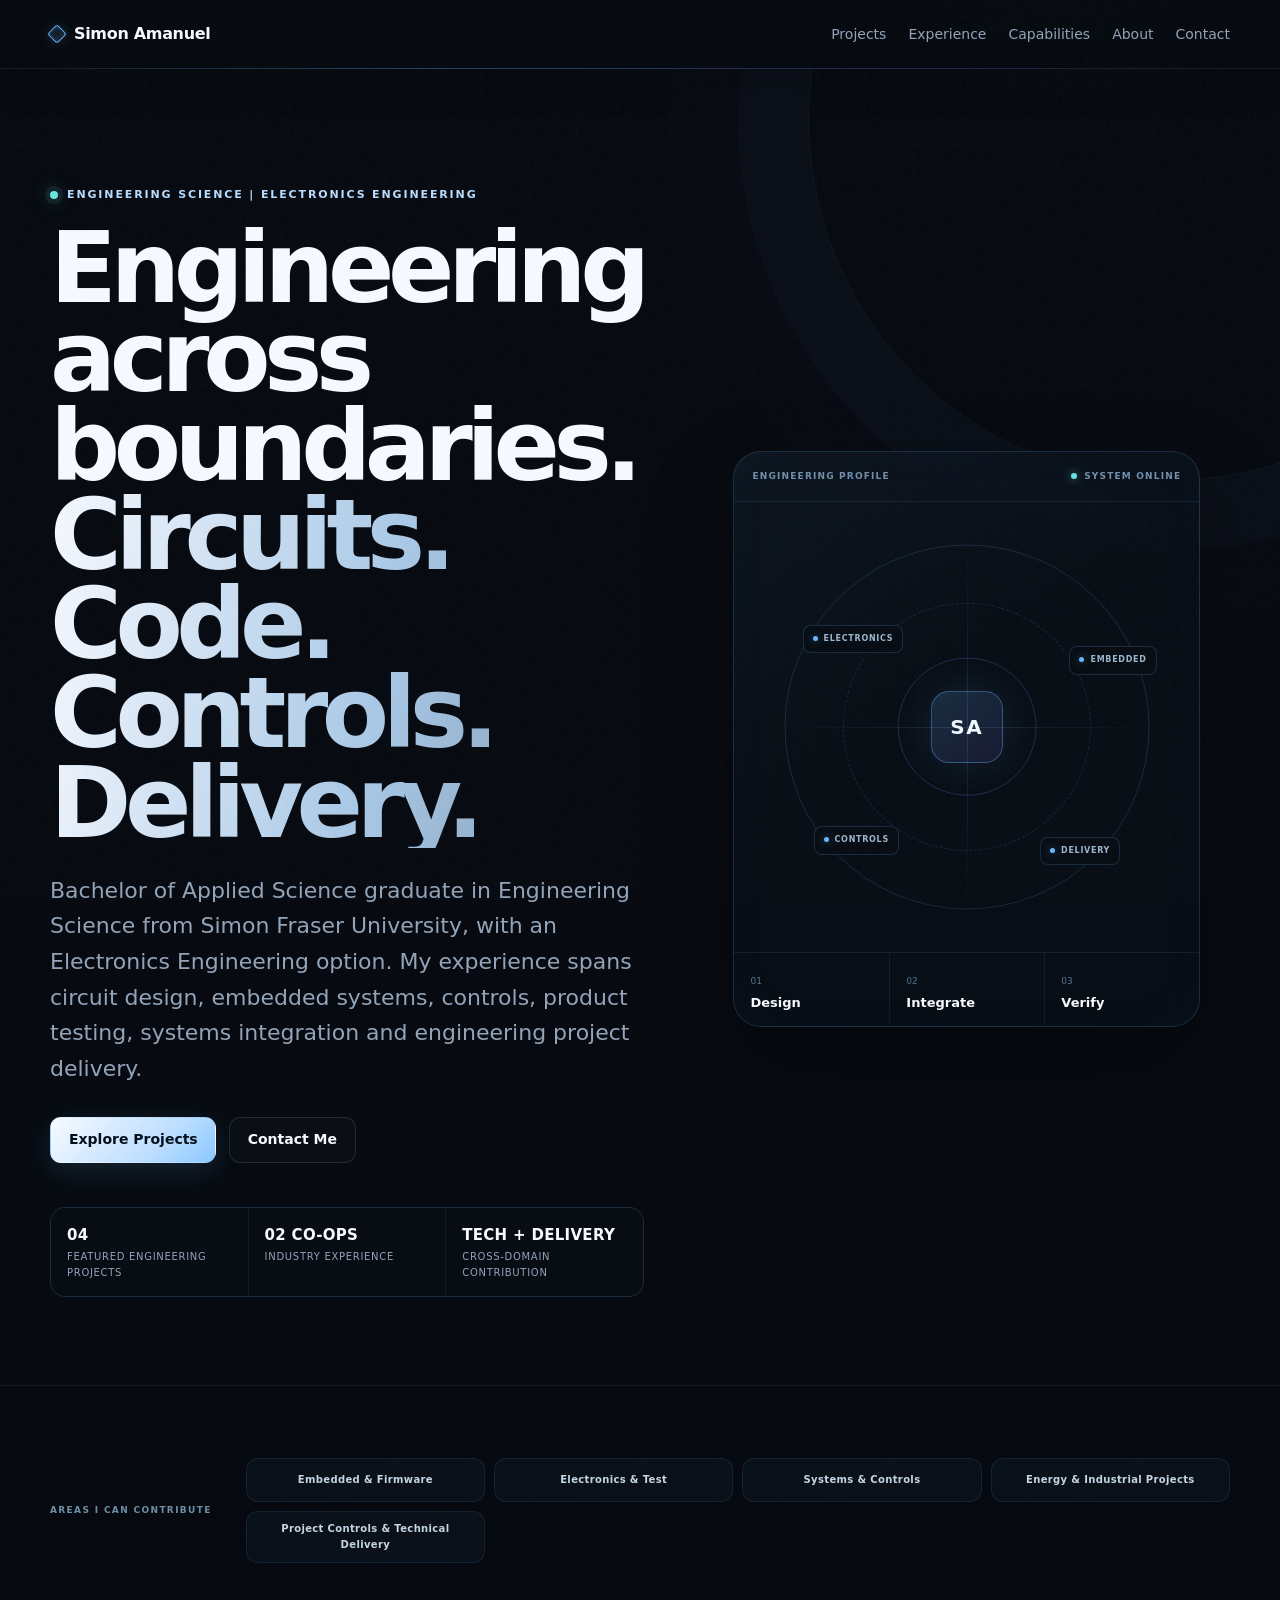
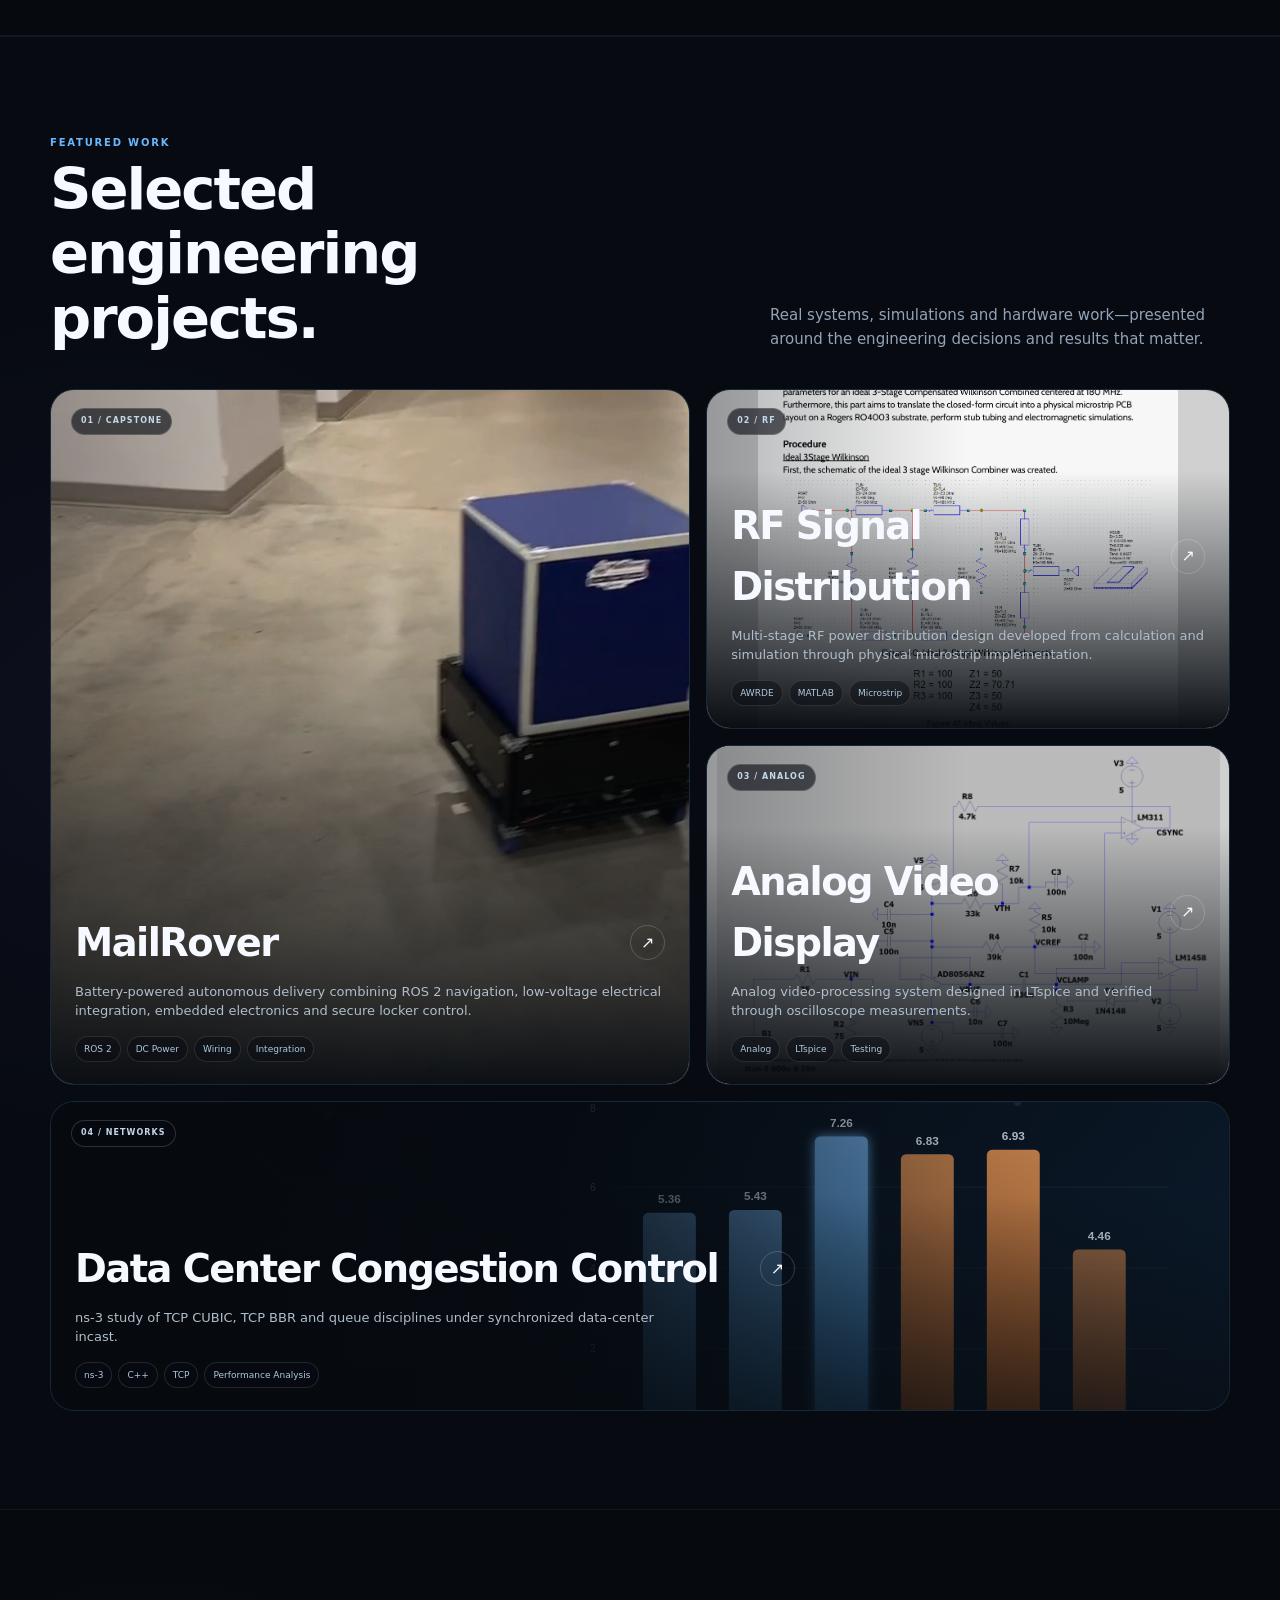
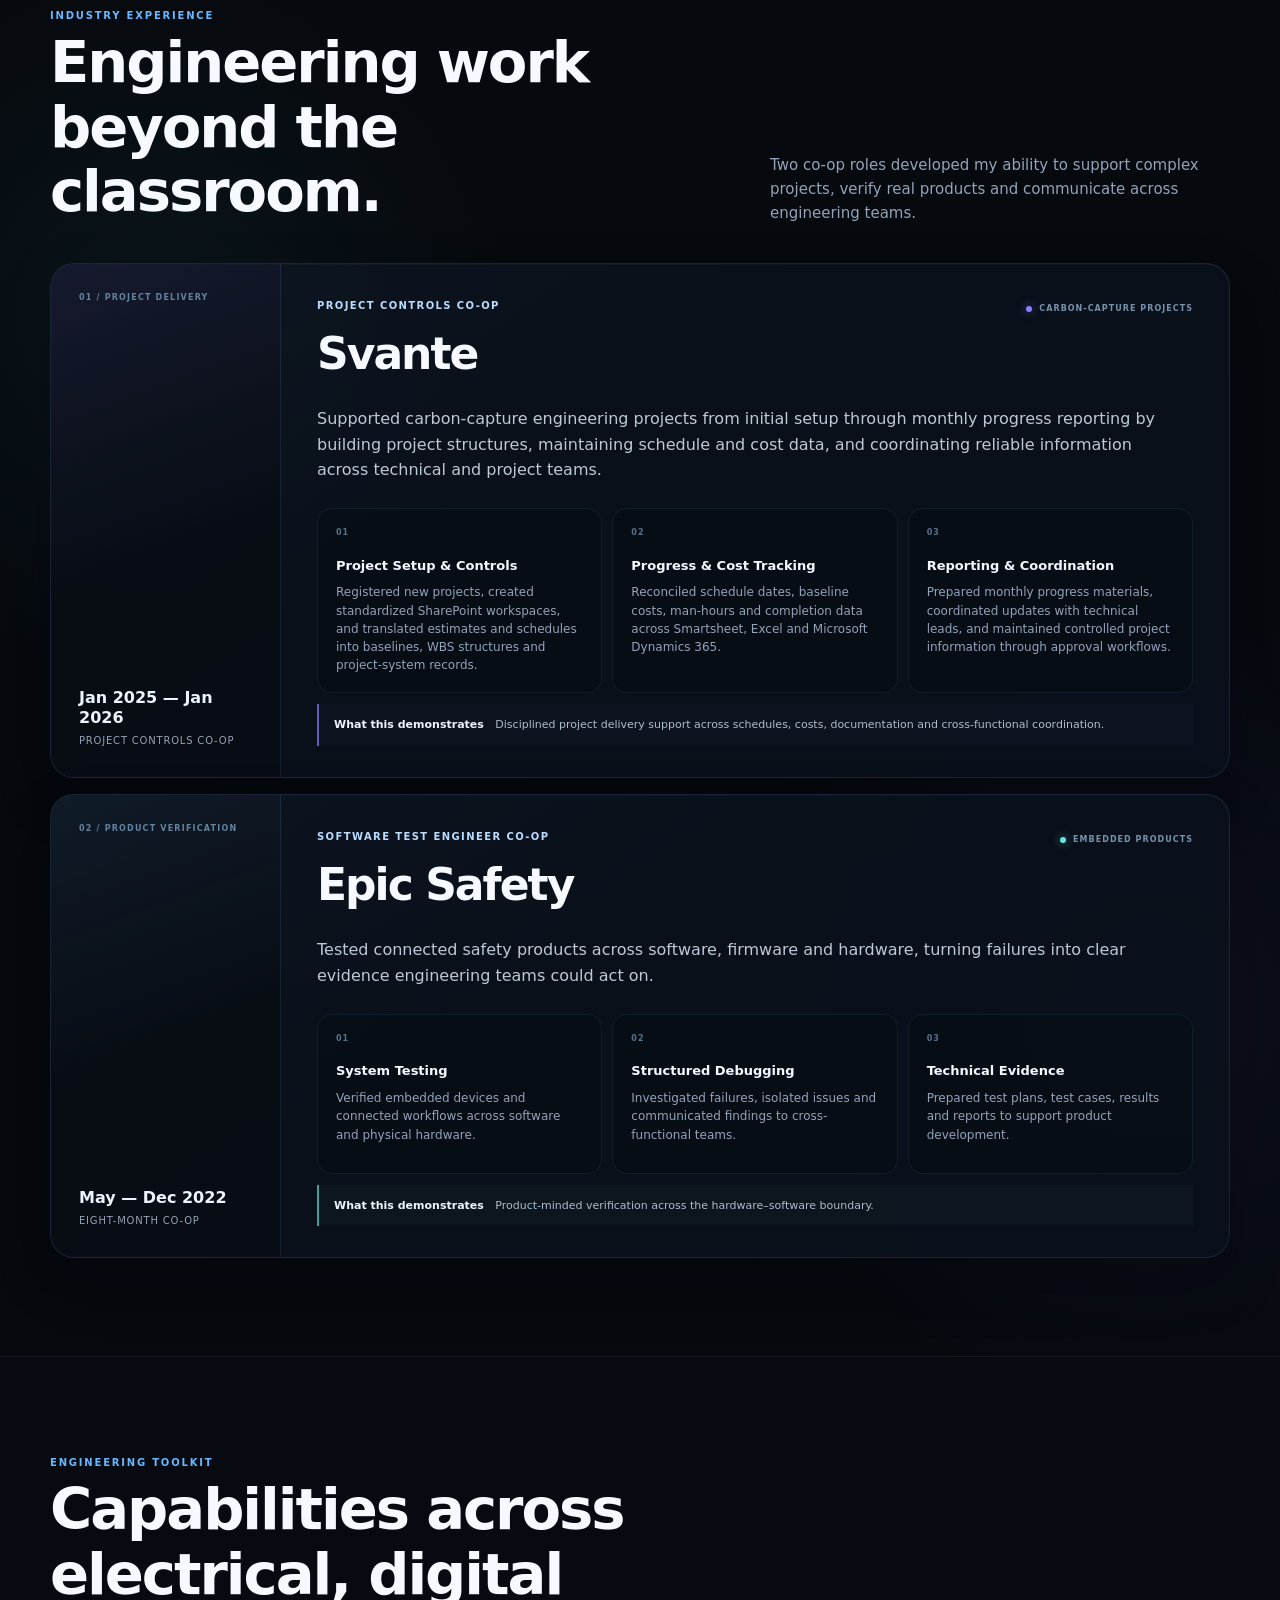
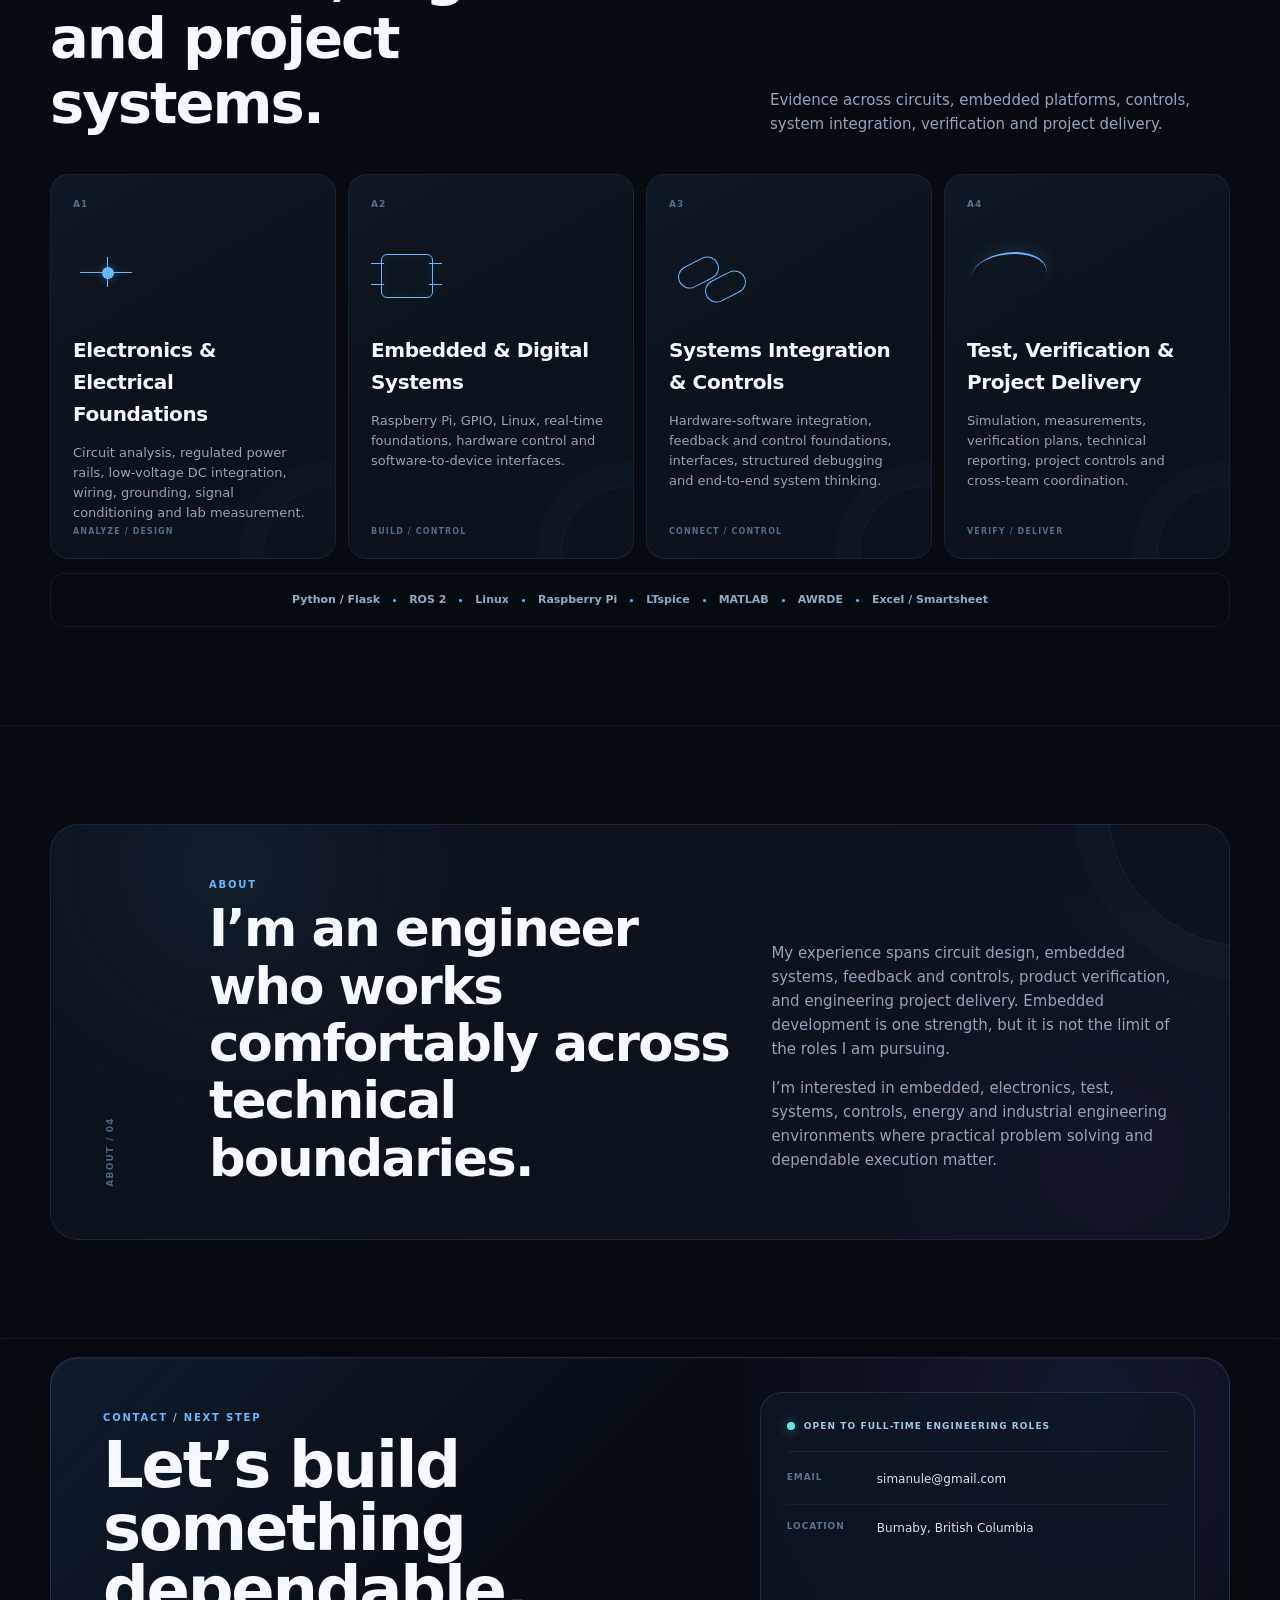
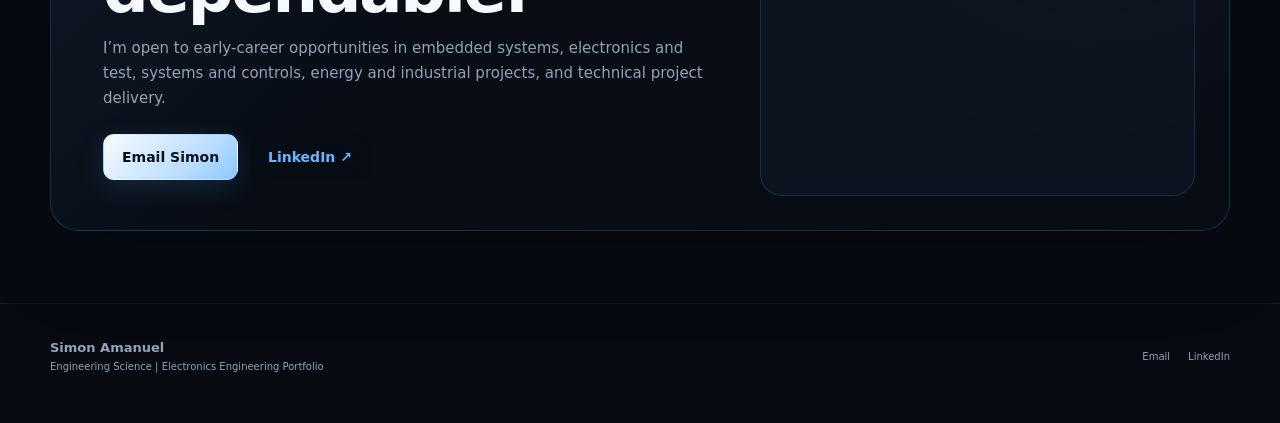
==== commit 58f359e6: "Revise home lead paragraph in index.html Updated the home lead paragraph to reflect educational back" ====
--- a/index.html
+++ b/index.html
@@ -48,9 +48,7 @@
             Engineering across boundaries.
             <span>Circuits. Code. Controls. Delivery.</span>
           </h1>
-
-          <p class="home-lead">Engineering Science background with an Electronics Engineering specialization and experience across circuit design, embedded systems, controls, product verification and engineering project delivery.</p>
-
+          <p class="home-lead">Bachelor of Applied Science graduate in Engineering Science from Simon Fraser University, with an Electronics Engineering option. My experience spans circuit design, embedded systems, controls, product testing, systems integration and engineering project delivery.</p>
           <div class="actions">
             <a class="button primary" href="#projects">Explore Projects</a>
             <a class="button ghost" href="#contact">Contact Me</a>
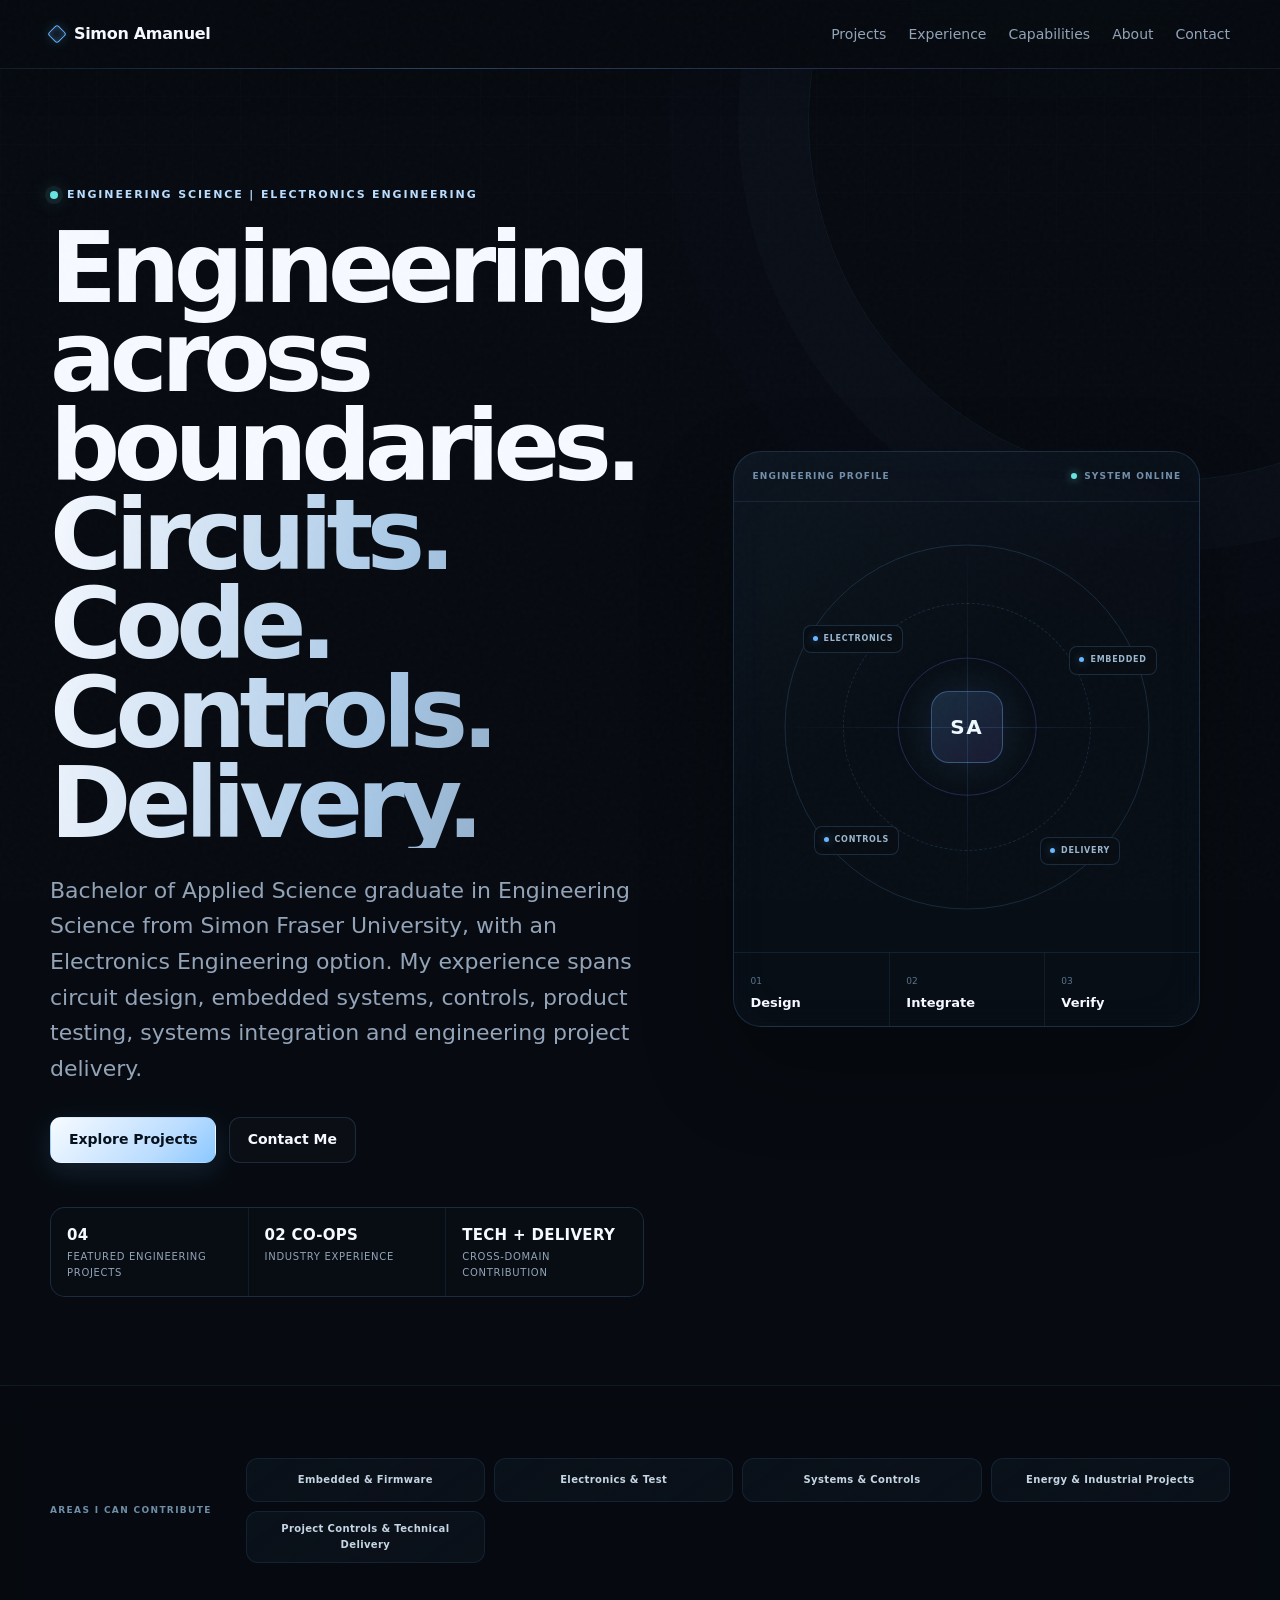
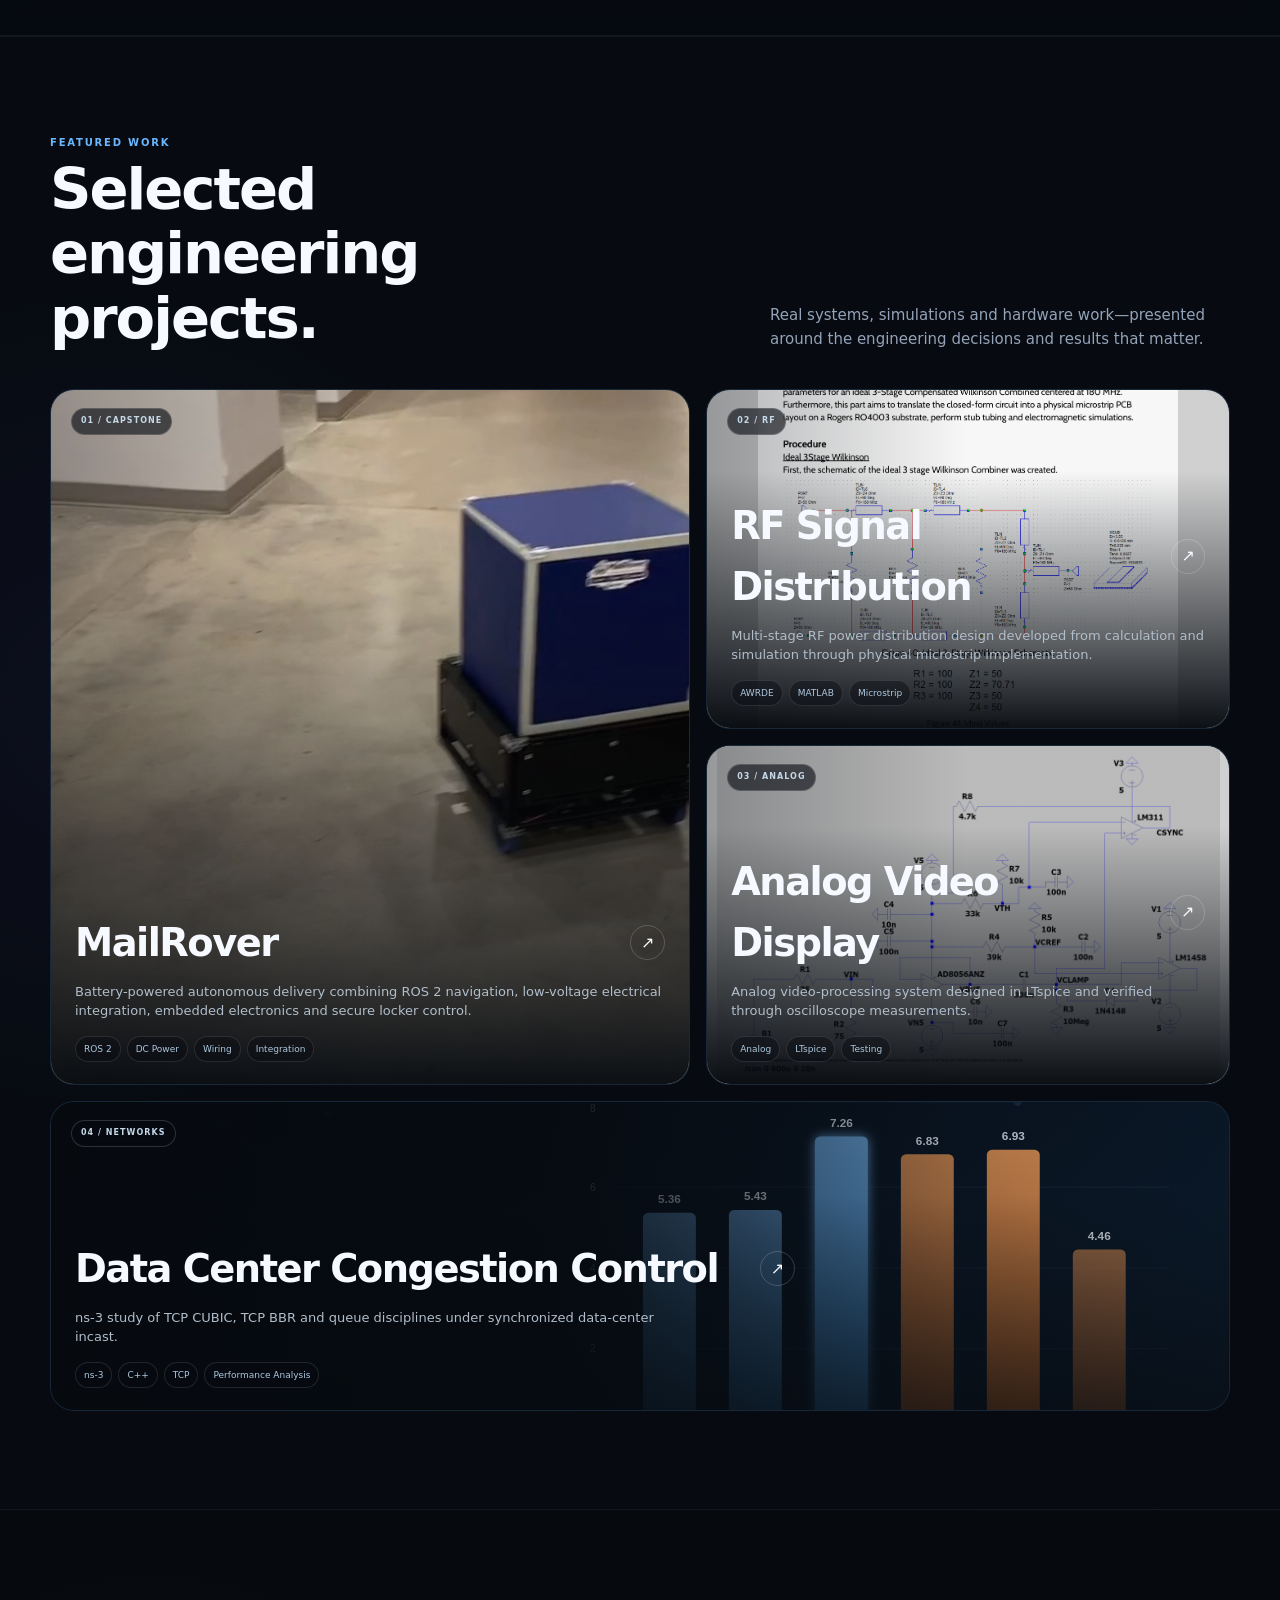
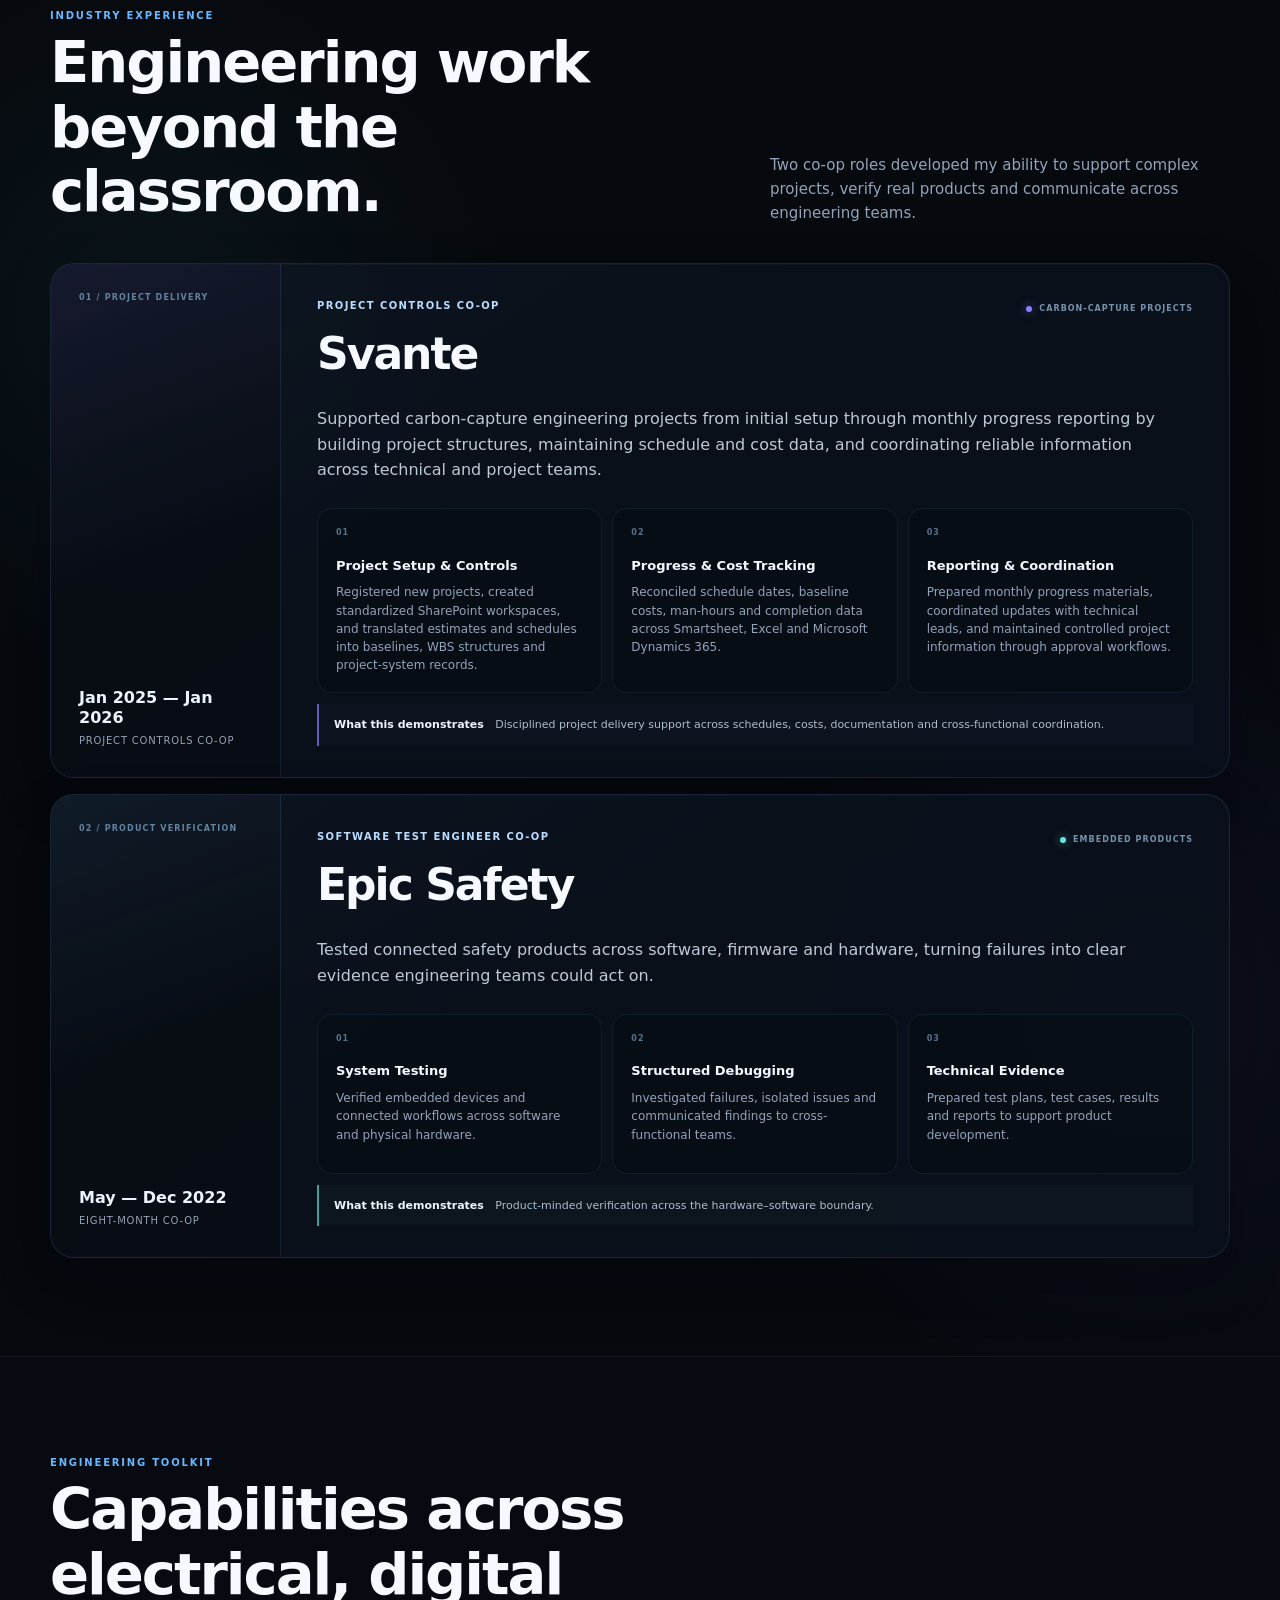
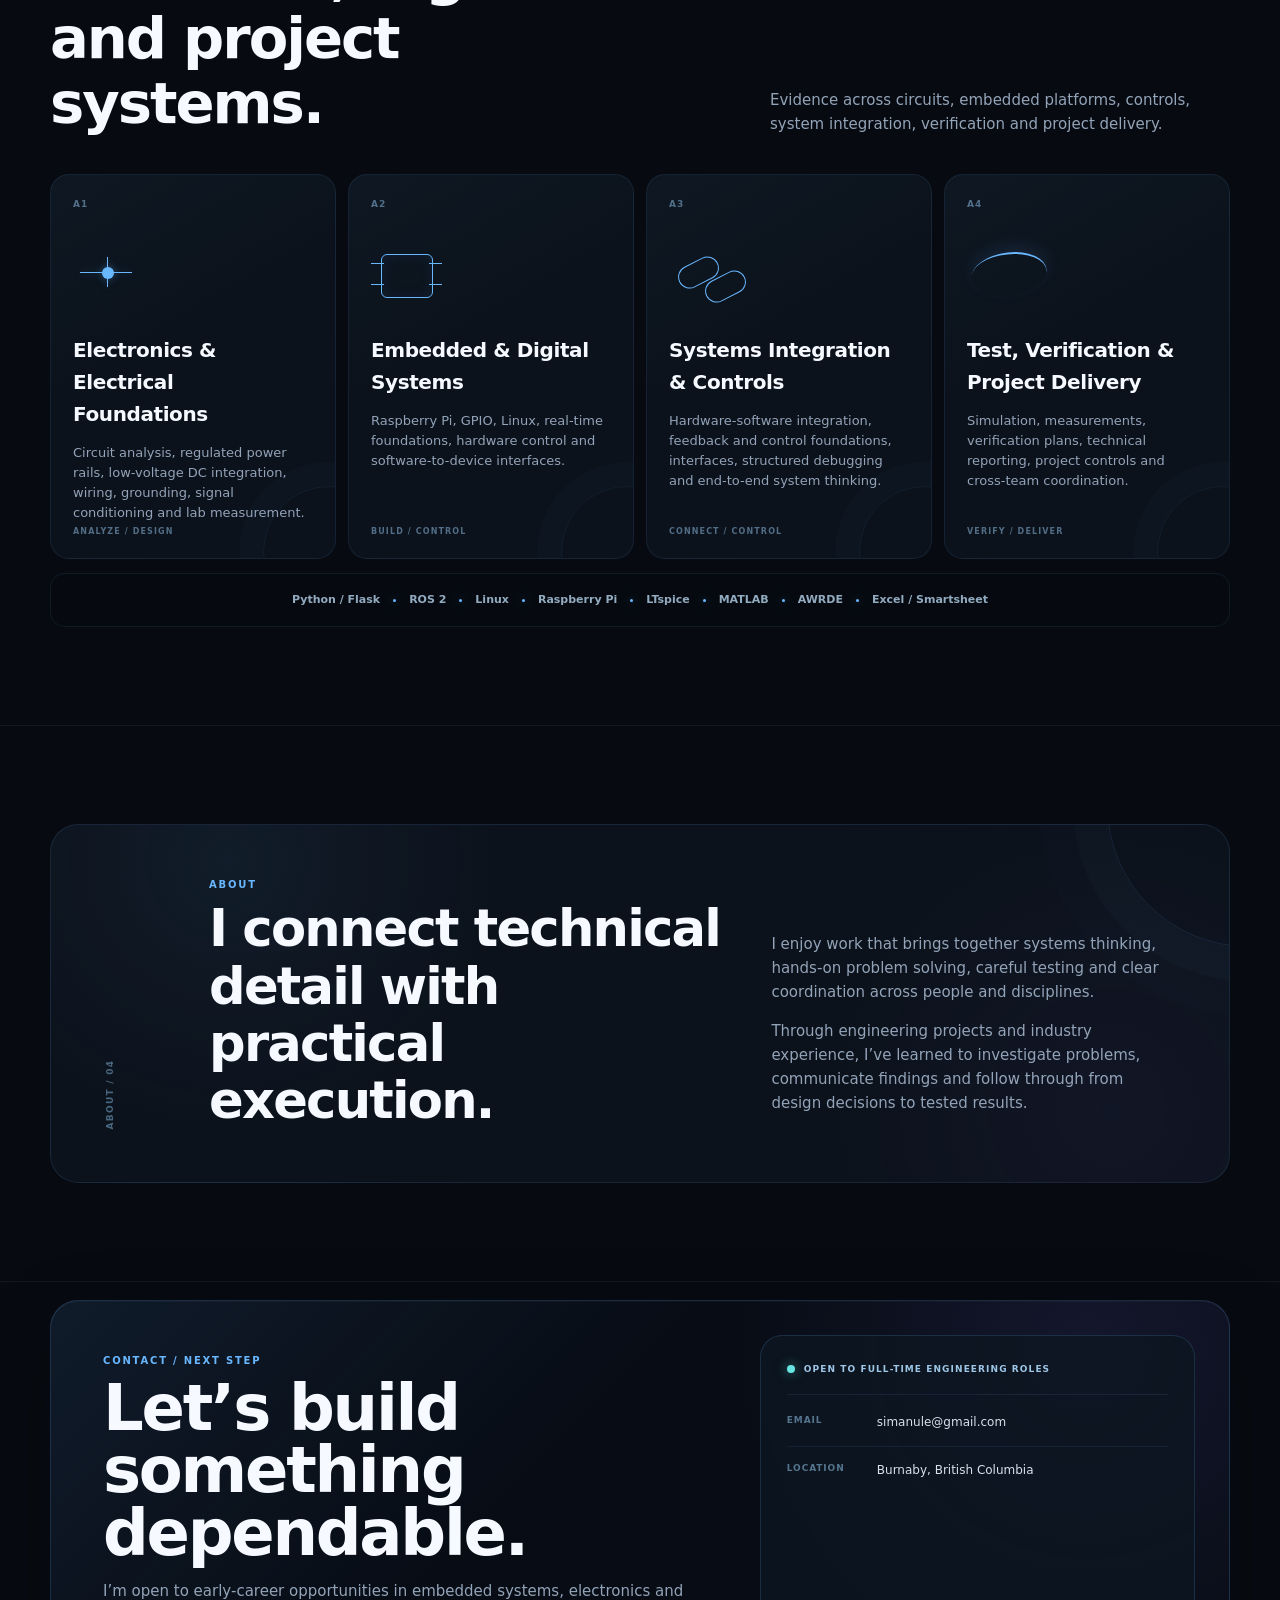
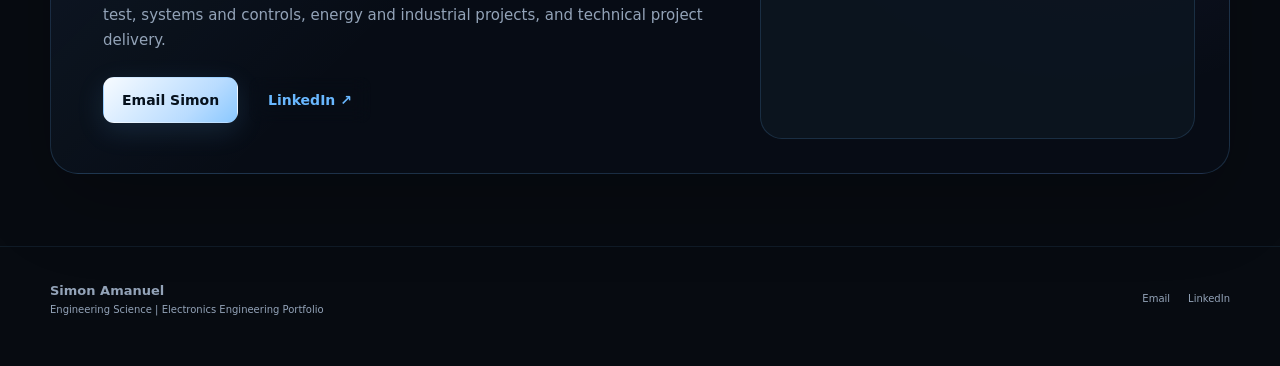
==== commit 2c977677: "Update index.html" ====
--- a/index.html
+++ b/index.html
@@ -350,11 +350,11 @@
         <div class="about-code">ABOUT / 04</div>
         <div class="about-main">
           <div class="eyebrow">About</div>
-          <h2>I’m an engineer who works comfortably across technical boundaries.</h2>
+          <h2>I connect technical detail with practical execution.</h2>
         </div>
         <div class="about-side">
-          <p>My experience spans circuit design, embedded systems, feedback and controls, product verification, and engineering project delivery. Embedded development is one strength, but it is not the limit of the roles I am pursuing.</p>
-          <p>I’m interested in embedded, electronics, test, systems, controls, energy and industrial engineering environments where practical problem solving and dependable execution matter.</p>
+          <p>I enjoy work that brings together systems thinking, hands-on problem solving, careful testing and clear coordination across people and disciplines.</p>
+          <p>Through engineering projects and industry experience, I’ve learned to investigate problems, communicate findings and follow through from design decisions to tested results.</p>
         </div>
       </div>
     </section>
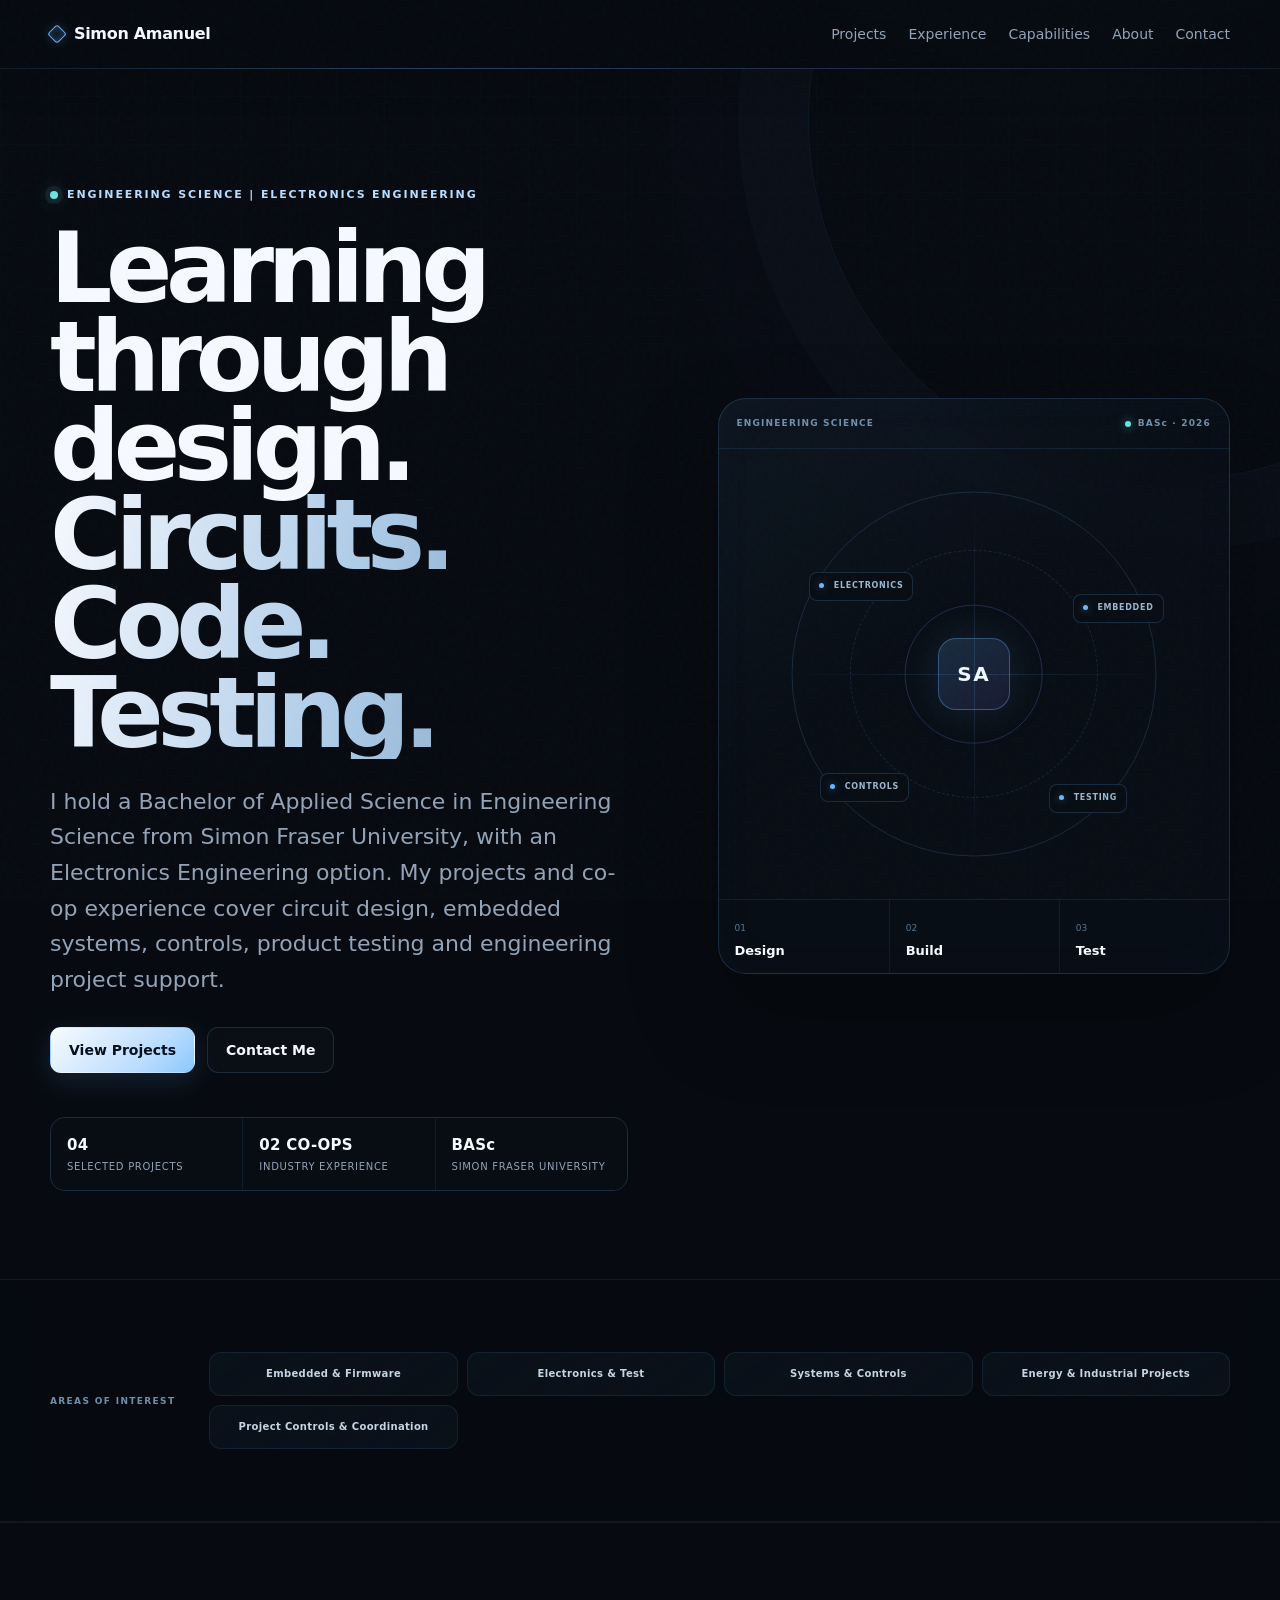
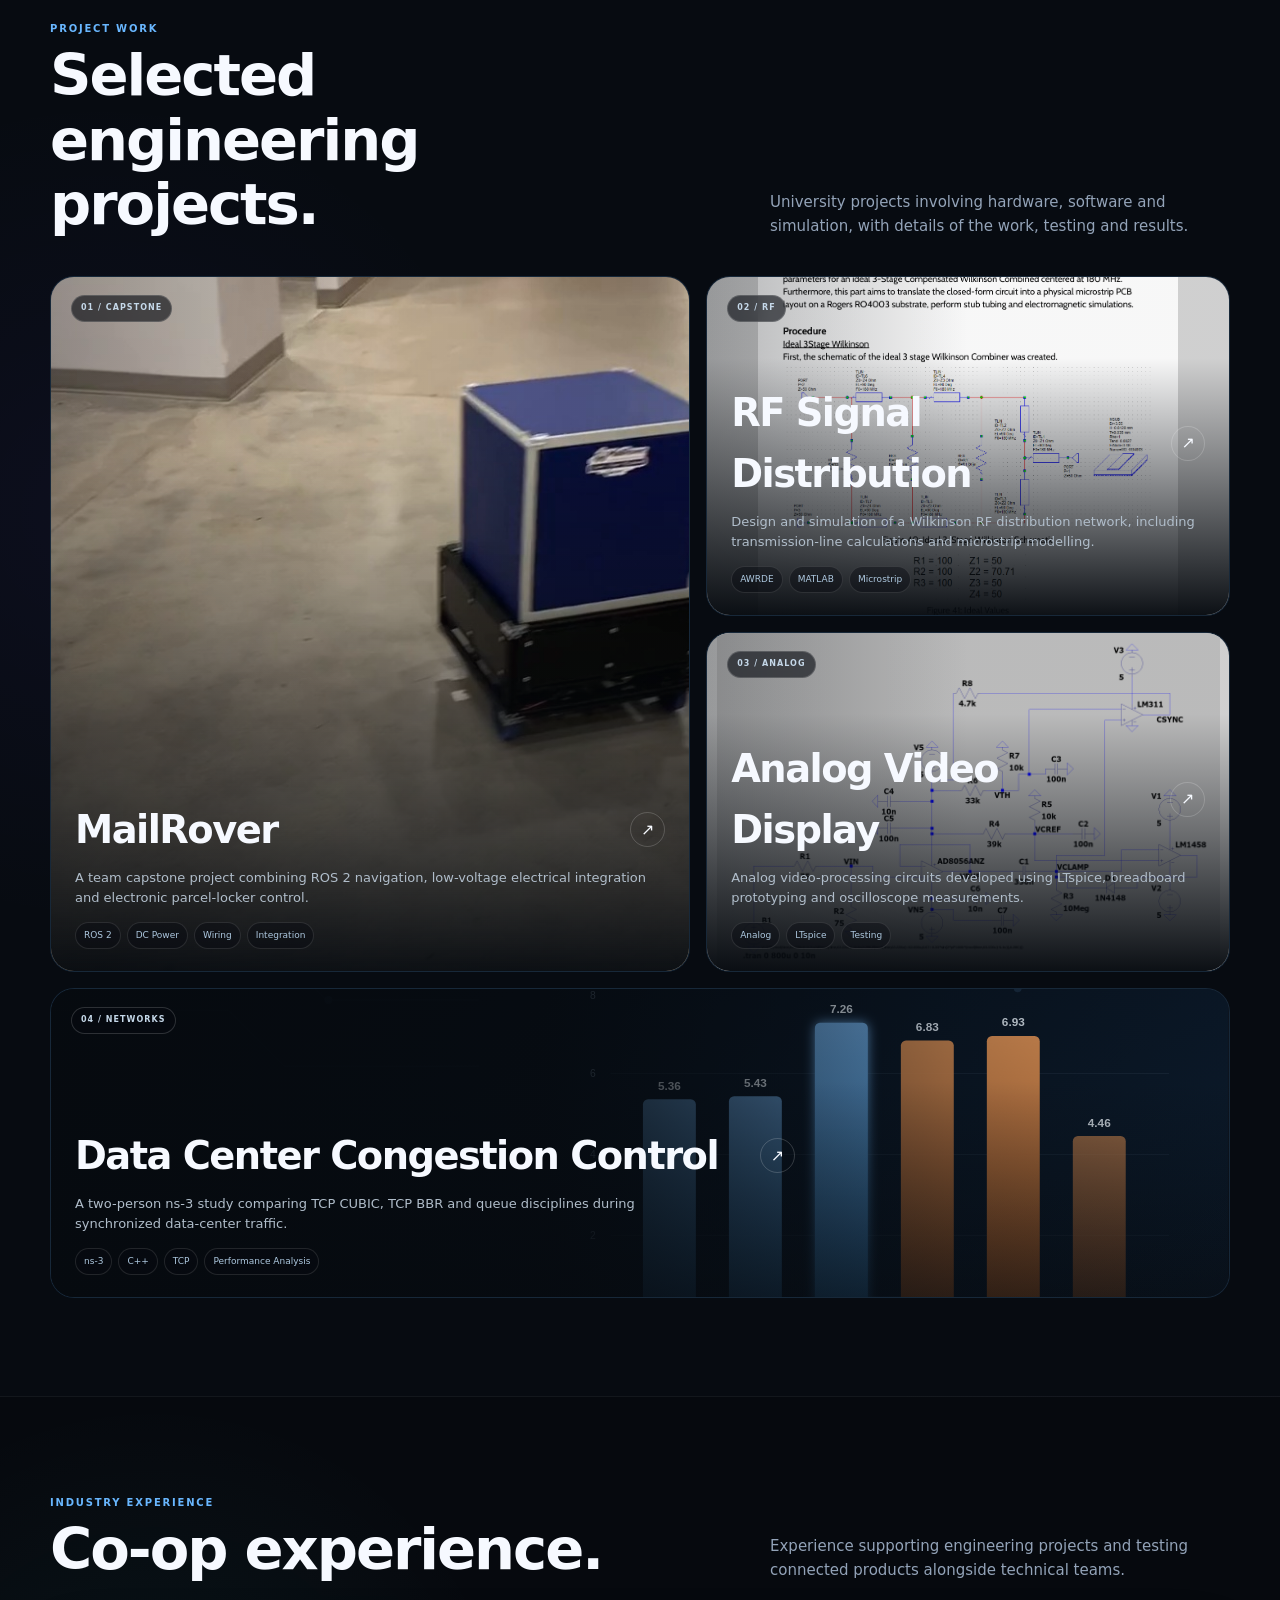
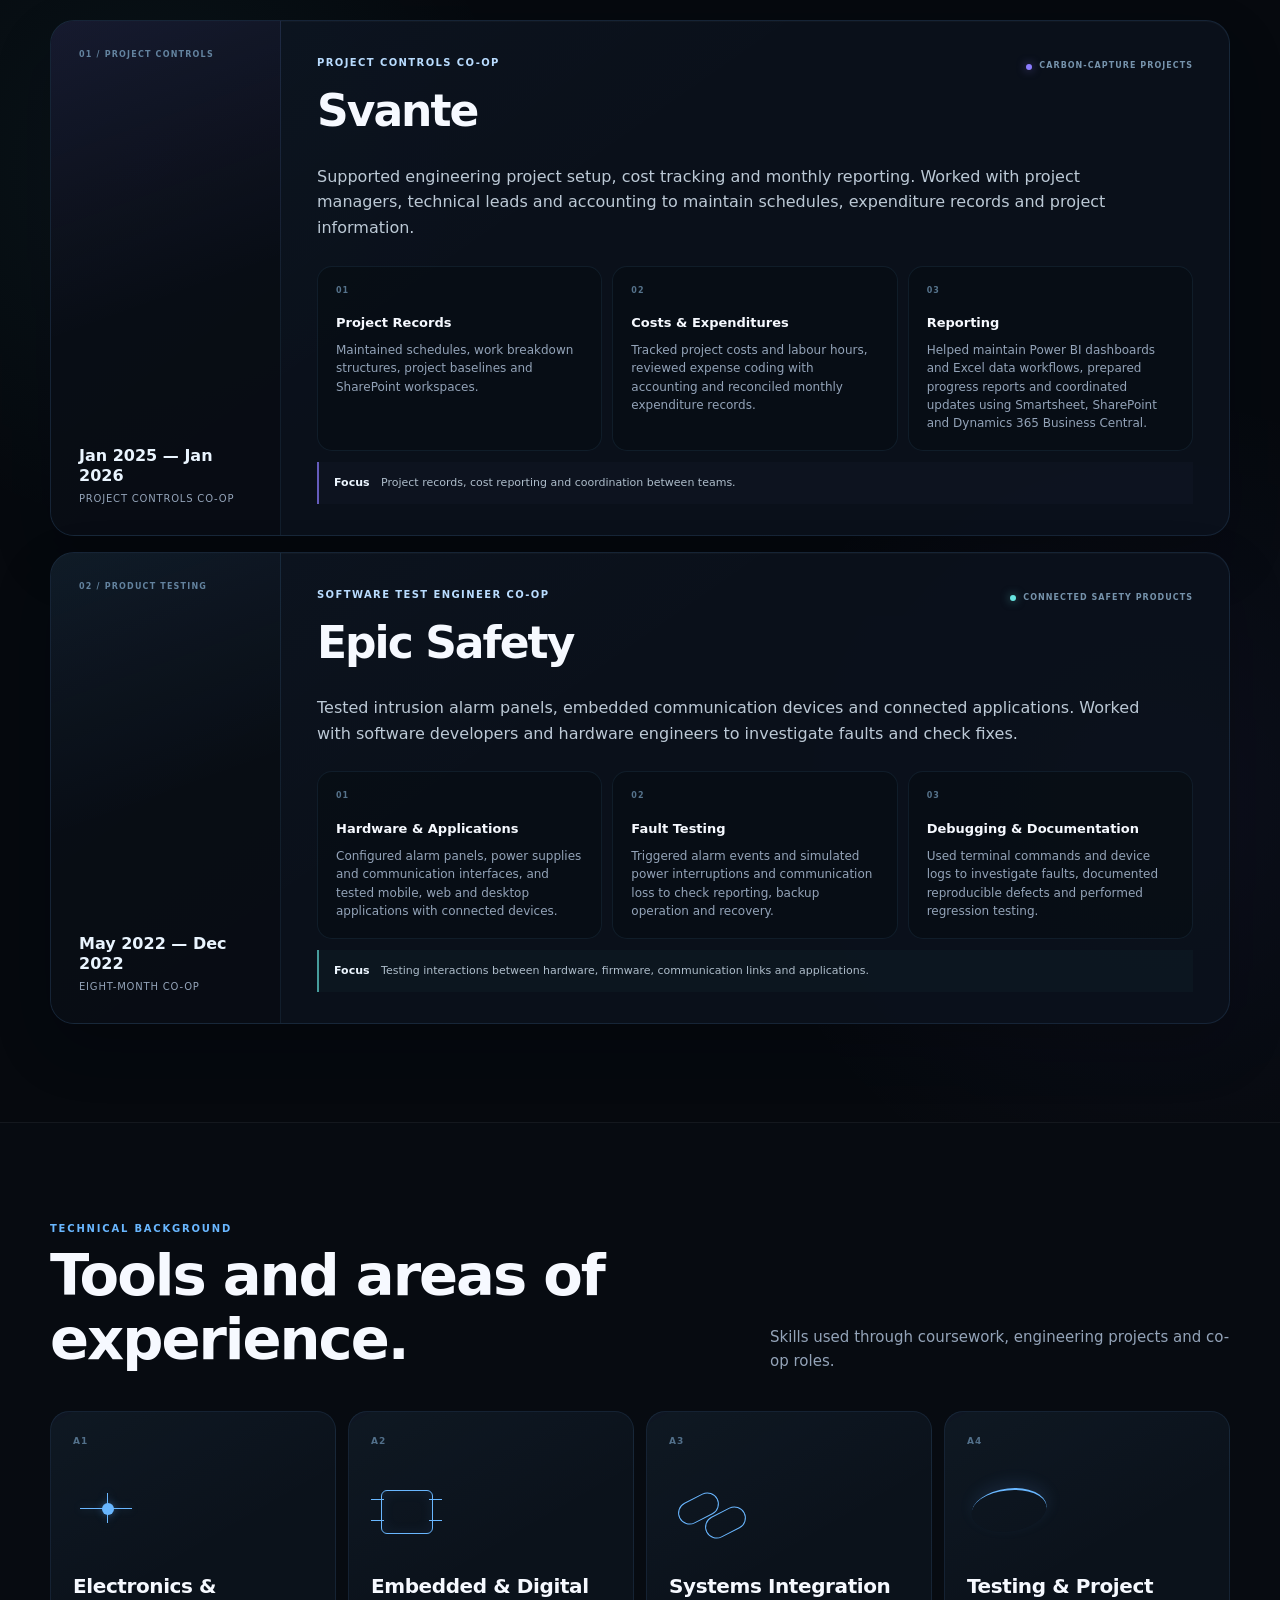
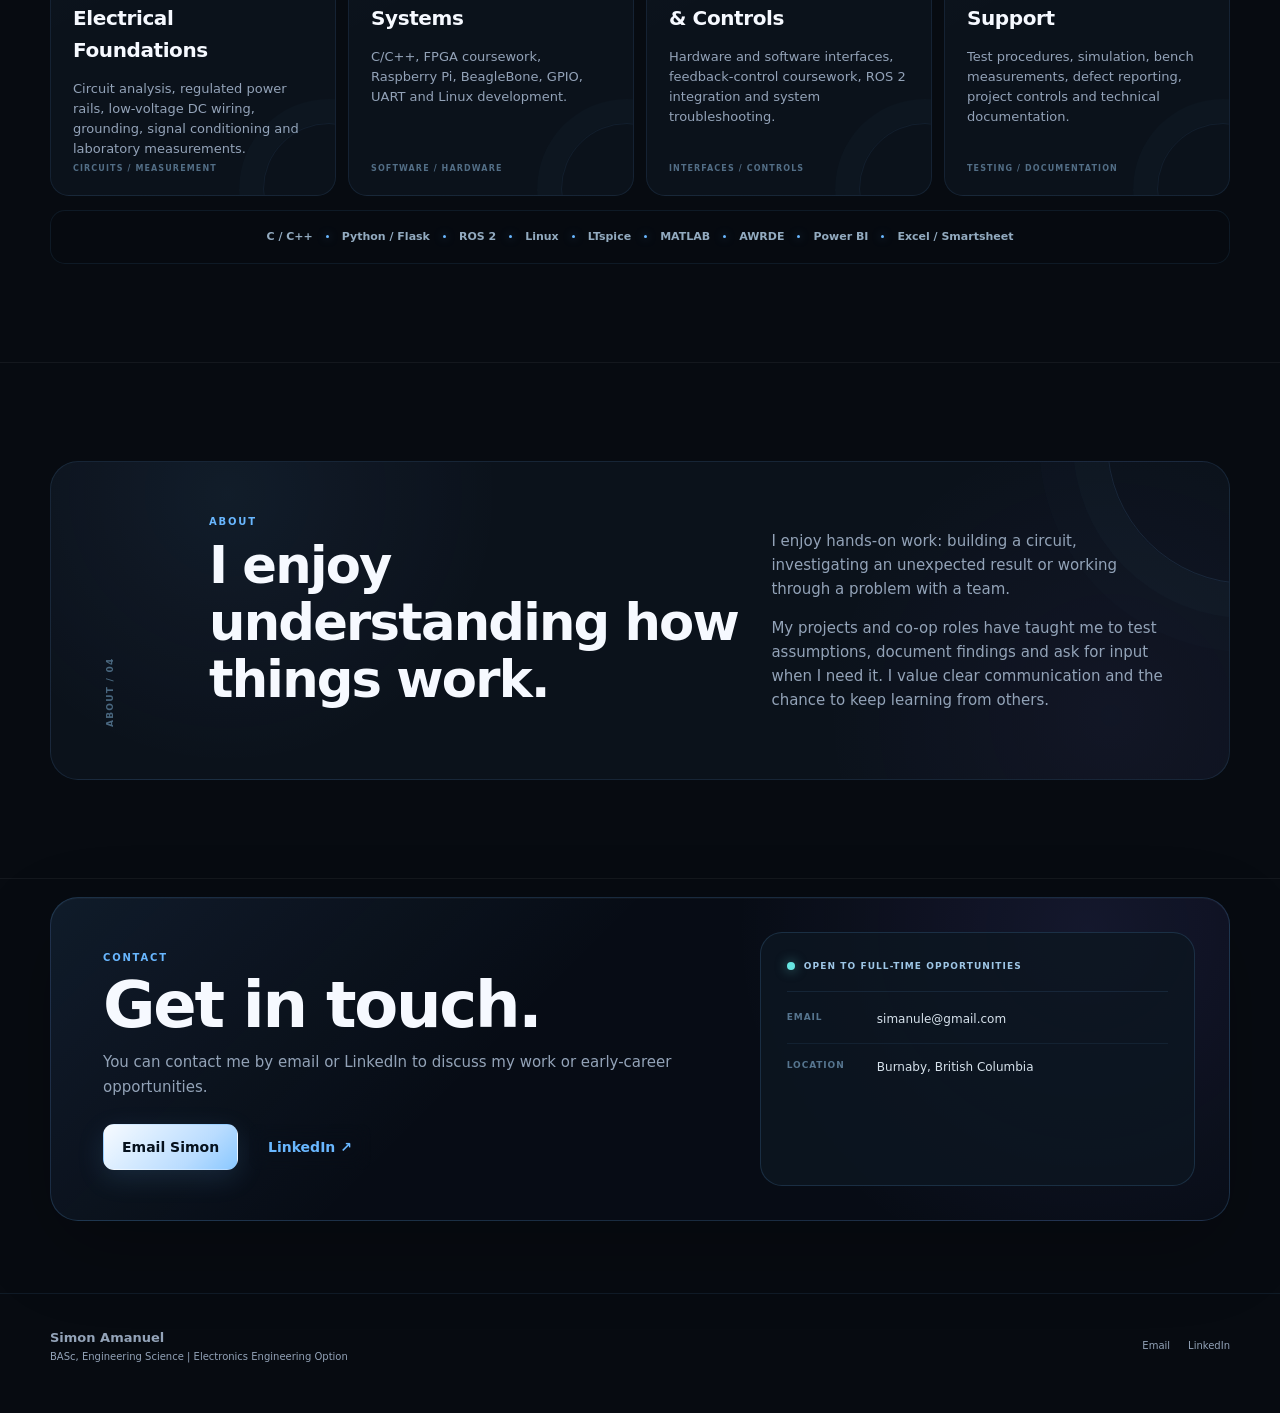
==== commit a45d3bc8: "Update index.html" ====
--- a/index.html
+++ b/index.html
@@ -3,26 +3,47 @@
 <head>
   <meta charset="utf-8">
   <meta name="viewport" content="width=device-width, initial-scale=1">
-  <meta name="description" content="Simon Amanuel — Engineering Science portfolio with an Electronics Engineering focus, featuring circuits, embedded systems, controls, testing, system integration and engineering project delivery.">
-  <meta property="og:title" content="Simon Amanuel | Engineering Portfolio">
-  <meta property="og:description" content="Engineering Science portfolio with an Electronics Engineering focus, featuring projects and experience across circuits, embedded systems, controls, verification and engineering delivery.">
+
+  <title>Simon Amanuel | Engineering Portfolio</title>
+
+  <meta name="description"
+        content="Simon Amanuel, BASc in Engineering Science from Simon Fraser University, Electronics Engineering Option. Selected projects and co-op experience in electronics, embedded systems, testing and project controls.">
+
+  <meta property="og:title"
+        content="Simon Amanuel | Engineering Portfolio">
+  <meta property="og:description"
+        content="Engineering Science graduate with an Electronics Engineering option. Projects and experience in circuits, embedded systems, testing and project controls.">
   <meta property="og:type" content="website">
   <meta property="og:url" content="https://simonamanuel.github.io/">
   <meta property="og:image" content="https://simonamanuel.github.io/og.png">
+
   <meta name="twitter:card" content="summary_large_image">
-  <meta name="twitter:title" content="Simon Amanuel | Engineering Portfolio">
-  <meta name="twitter:description" content="Engineering Science portfolio with an Electronics Engineering focus.">
-  <meta name="twitter:image" content="https://simonamanuel.github.io/og.png">
-  <title>Simon Amanuel | Engineering Science — Electronics Engineering</title>
+  <meta name="twitter:title"
+        content="Simon Amanuel | Engineering Portfolio">
+  <meta name="twitter:description"
+        content="Engineering Science graduate from Simon Fraser University, Electronics Engineering Option.">
+  <meta name="twitter:image"
+        content="https://simonamanuel.github.io/og.png">
+
   <link rel="stylesheet" href="styles.css">
 </head>
+
 <body class="home-page">
-  <a class="skip-link" href="#main-content">Skip to main content</a>
-  <div class="site-noise"></div>
-
-  <nav>
+
+  <a class="skip-link" href="#main-content">
+    Skip to main content
+  </a>
+
+  <div class="site-noise" aria-hidden="true"></div>
+
+  <!-- Navigation -->
+  <nav aria-label="Main navigation">
     <div class="container nav-inner">
-      <a class="brand" href="index.html">Simon Amanuel</a>
+
+      <a class="brand" href="index.html">
+        Simon Amanuel
+      </a>
+
       <div class="nav-links">
         <a href="#projects">Projects</a>
         <a href="#experience">Experience</a>
@@ -30,369 +51,819 @@
         <a href="#about">About</a>
         <a href="#contact">Contact</a>
       </div>
+
     </div>
   </nav>
 
   <main id="main-content">
+
+    <!-- Introduction -->
     <header class="home-hero">
-      <div class="home-grid-lines"></div>
+
+      <div class="home-grid-lines" aria-hidden="true"></div>
 
       <div class="container home-hero-grid">
+
         <div class="home-hero-copy">
+
           <div class="home-kicker">
-            <span class="signal-dot"></span>
+            <span class="signal-dot" aria-hidden="true"></span>
             Engineering Science | Electronics Engineering
           </div>
 
           <h1>
-            Engineering across boundaries.
-            <span>Circuits. Code. Controls. Delivery.</span>
+            Learning through design.
+            <span>Circuits. Code. Testing.</span>
           </h1>
-          <p class="home-lead">Bachelor of Applied Science graduate in Engineering Science from Simon Fraser University, with an Electronics Engineering option. My experience spans circuit design, embedded systems, controls, product testing, systems integration and engineering project delivery.</p>
+
+          <p class="home-lead">
+            I hold a Bachelor of Applied Science in Engineering Science
+            from Simon Fraser University, with an Electronics Engineering
+            option. My projects and co-op experience cover circuit design,
+            embedded systems, controls, product testing and engineering
+            project support.
+          </p>
+
           <div class="actions">
-            <a class="button primary" href="#projects">Explore Projects</a>
-            <a class="button ghost" href="#contact">Contact Me</a>
+            <a class="button primary" href="#projects">
+              View Projects
+            </a>
+
+            <a class="button ghost" href="#contact">
+              Contact Me
+            </a>
           </div>
 
           <div class="home-mini-stats">
-            <div><strong>04</strong><span>featured engineering projects</span></div>
-            <div><strong>02 CO-OPS</strong><span>industry experience</span></div>
-            <div><strong>TECH + DELIVERY</strong><span>cross-domain contribution</span></div>
-          </div>
-        </div>
-
-        <aside class="engineering-panel">
+
+            <div>
+              <strong>04</strong>
+              <span>selected projects</span>
+            </div>
+
+            <div>
+              <strong>02 CO-OPS</strong>
+              <span>industry experience</span>
+            </div>
+
+            <div>
+              <strong>BASc</strong>
+              <span>Simon Fraser University</span>
+            </div>
+
+          </div>
+        </div>
+
+        <aside class="engineering-panel"
+               aria-label="Areas of experience">
+
           <div class="panel-topbar">
-            <span>ENGINEERING PROFILE</span>
-            <span class="panel-status"><i></i> SYSTEM ONLINE</span>
+            <span>ENGINEERING SCIENCE</span>
+
+            <span class="panel-status">
+              <i aria-hidden="true"></i>
+              BASc · 2026
+            </span>
           </div>
 
           <div class="panel-core">
             <div class="panel-radar">
-              <div class="radar-ring ring-1"></div>
-              <div class="radar-ring ring-2"></div>
-              <div class="radar-ring ring-3"></div>
-              <div class="radar-cross radar-h"></div>
-              <div class="radar-cross radar-v"></div>
-              <div class="radar-node n1"><b>ELECTRONICS</b></div>
-              <div class="radar-node n2"><b>EMBEDDED</b></div>
-              <div class="radar-node n3"><b>CONTROLS</b></div>
-              <div class="radar-node n4"><b>DELIVERY</b></div>
+
+              <div class="radar-ring ring-1"
+                   aria-hidden="true"></div>
+              <div class="radar-ring ring-2"
+                   aria-hidden="true"></div>
+              <div class="radar-ring ring-3"
+                   aria-hidden="true"></div>
+
+              <div class="radar-cross radar-h"
+                   aria-hidden="true"></div>
+              <div class="radar-cross radar-v"
+                   aria-hidden="true"></div>
+
+              <div class="radar-node n1">
+                <b>ELECTRONICS</b>
+              </div>
+
+              <div class="radar-node n2">
+                <b>EMBEDDED</b>
+              </div>
+
+              <div class="radar-node n3">
+                <b>CONTROLS</b>
+              </div>
+
+              <div class="radar-node n4">
+                <b>TESTING</b>
+              </div>
+
               <div class="radar-center">SA</div>
+
             </div>
           </div>
 
           <div class="panel-bottom">
-            <div><span>01</span><strong>Design</strong></div>
-            <div><span>02</span><strong>Integrate</strong></div>
-            <div><span>03</span><strong>Verify</strong></div>
+
+            <div>
+              <span>01</span>
+              <strong>Design</strong>
+            </div>
+
+            <div>
+              <span>02</span>
+              <strong>Build</strong>
+            </div>
+
+            <div>
+              <span>03</span>
+              <strong>Test</strong>
+            </div>
+
           </div>
         </aside>
+
       </div>
     </header>
 
-    <section class="role-lanes" aria-label="Engineering areas">
+    <!-- Areas of interest -->
+    <section class="role-lanes"
+             aria-label="Areas of interest">
+
       <div class="container role-lanes-inner">
-        <span class="role-lanes-label">Areas I can contribute</span>
+
+        <span class="role-lanes-label">
+          Areas of interest
+        </span>
+
         <div class="role-lanes-list">
           <span>Embedded &amp; Firmware</span>
           <span>Electronics &amp; Test</span>
           <span>Systems &amp; Controls</span>
           <span>Energy &amp; Industrial Projects</span>
-          <span>Project Controls &amp; Technical Delivery</span>
-        </div>
+          <span>Project Controls &amp; Coordination</span>
+        </div>
+
       </div>
     </section>
 
+    <!-- Projects -->
     <section id="projects" class="home-projects">
       <div class="container">
+
         <div class="home-section-head">
+
           <div>
-            <div class="eyebrow">Featured Work</div>
+            <div class="eyebrow">Project Work</div>
             <h2>Selected engineering projects.</h2>
           </div>
-          <p>Real systems, simulations and hardware work—presented around the engineering decisions and results that matter.</p>
+
+          <p>
+            University projects involving hardware, software and
+            simulation, with details of the work, testing and results.
+          </p>
+
         </div>
 
         <div class="project-bento">
-          <a class="bento-card bento-mail" href="mailrover.html">
+
+          <!-- MailRover -->
+          <a class="bento-card bento-mail"
+             href="mailrover.html">
+
             <div class="bento-image">
-              <img src="assets/mailrover-robot.jpg" alt="MailRover autonomous parcel delivery robot" loading="lazy" decoding="async">
-            </div>
+              <img
+                src="assets/mailrover-robot.jpg"
+                alt="MailRover autonomous parcel delivery robot"
+                loading="lazy"
+                decoding="async">
+            </div>
+
             <div class="bento-overlay"></div>
-            <div class="bento-index">01 / CAPSTONE</div>
+
+            <div class="bento-index">
+              01 / CAPSTONE
+            </div>
+
             <div class="bento-content">
+
               <div class="bento-title-row">
                 <h3>MailRover</h3>
-                <span class="bento-arrow">↗</span>
-              </div>
-              <p>Battery-powered autonomous delivery combining ROS 2 navigation, low-voltage electrical integration, embedded electronics and secure locker control.</p>
+                <span class="bento-arrow"
+                      aria-hidden="true">↗</span>
+              </div>
+
+              <p>
+                A team capstone project combining ROS 2 navigation,
+                low-voltage electrical integration and electronic
+                parcel-locker control.
+              </p>
+
               <div class="bento-tags">
-                <span>ROS 2</span><span>DC Power</span><span>Wiring</span><span>Integration</span>
-              </div>
+                <span>ROS 2</span>
+                <span>DC Power</span>
+                <span>Wiring</span>
+                <span>Integration</span>
+              </div>
+
             </div>
           </a>
 
-          <a class="bento-card bento-rf" href="rf-combiner.html">
+          <!-- RF project -->
+          <a class="bento-card bento-rf"
+             href="rf-combiner.html">
+
             <div class="bento-image">
-              <img src="assets/rf-schematic.png" alt="RF signal distribution design" loading="lazy" decoding="async">
-            </div>
+              <img
+                src="assets/rf-schematic.png"
+                alt="RF signal distribution circuit schematic"
+                loading="lazy"
+                decoding="async">
+            </div>
+
             <div class="bento-overlay"></div>
-            <div class="bento-index">02 / RF</div>
+
+            <div class="bento-index">
+              02 / RF
+            </div>
+
             <div class="bento-content">
+
               <div class="bento-title-row">
                 <h3>RF Signal Distribution</h3>
-                <span class="bento-arrow">↗</span>
-              </div>
-              <p>Multi-stage RF power distribution design developed from calculation and simulation through physical microstrip implementation.</p>
+                <span class="bento-arrow"
+                      aria-hidden="true">↗</span>
+              </div>
+
+              <p>
+                Design and simulation of a Wilkinson RF distribution
+                network, including transmission-line calculations
+                and microstrip modelling.
+              </p>
+
               <div class="bento-tags">
-                <span>AWRDE</span><span>MATLAB</span><span>Microstrip</span>
-              </div>
+                <span>AWRDE</span>
+                <span>MATLAB</span>
+                <span>Microstrip</span>
+              </div>
+
             </div>
           </a>
 
-          <a class="bento-card bento-analog" href="analog-video.html">
+          <!-- Analog project -->
+          <a class="bento-card bento-analog"
+             href="analog-video.html">
+
             <div class="bento-image">
-              <img src="assets/ntsc-card.png" alt="Analog video display circuit design" loading="lazy" decoding="async">
-            </div>
+              <img
+                src="assets/ntsc-card.png"
+                alt="Analog video display circuit design"
+                loading="lazy"
+                decoding="async">
+            </div>
+
             <div class="bento-overlay"></div>
-            <div class="bento-index">03 / ANALOG</div>
+
+            <div class="bento-index">
+              03 / ANALOG
+            </div>
+
             <div class="bento-content">
+
               <div class="bento-title-row">
                 <h3>Analog Video Display</h3>
-                <span class="bento-arrow">↗</span>
-              </div>
-              <p>Analog video-processing system designed in LTspice and verified through oscilloscope measurements.</p>
+                <span class="bento-arrow"
+                      aria-hidden="true">↗</span>
+              </div>
+
+              <p>
+                Analog video-processing circuits developed using
+                LTspice, breadboard prototyping and oscilloscope
+                measurements.
+              </p>
+
               <div class="bento-tags">
-                <span>Analog</span><span>LTspice</span><span>Testing</span>
-              </div>
+                <span>Analog</span>
+                <span>LTspice</span>
+                <span>Testing</span>
+              </div>
+
             </div>
           </a>
 
-          <a class="bento-card bento-network" href="data-center-networks.html">
+          <!-- Networking project -->
+          <a class="bento-card bento-network"
+             href="data-center-networks.html">
+
             <div class="bento-image">
-              <img src="assets/network-card.svg" alt="Final goodput comparison across TCP CUBIC, TCP BBR and three queue disciplines" loading="lazy" decoding="async">
-            </div>
+              <img
+                src="assets/network-card.svg"
+                alt="Goodput comparison for TCP CUBIC, TCP BBR and three queue disciplines"
+                loading="lazy"
+                decoding="async">
+            </div>
+
             <div class="bento-overlay"></div>
-            <div class="bento-index">04 / NETWORKS</div>
+
+            <div class="bento-index">
+              04 / NETWORKS
+            </div>
+
             <div class="bento-content">
+
               <div class="bento-title-row">
                 <h3>Data Center Congestion Control</h3>
-                <span class="bento-arrow">↗</span>
-              </div>
-              <p>ns-3 study of TCP CUBIC, TCP BBR and queue disciplines under synchronized data-center incast.</p>
+                <span class="bento-arrow"
+                      aria-hidden="true">↗</span>
+              </div>
+
+              <p>
+                A two-person ns-3 study comparing TCP CUBIC, TCP BBR
+                and queue disciplines during synchronized
+                data-center traffic.
+              </p>
+
               <div class="bento-tags">
-                <span>ns-3</span><span>C++</span><span>TCP</span><span>Performance Analysis</span>
-              </div>
+                <span>ns-3</span>
+                <span>C++</span>
+                <span>TCP</span>
+                <span>Performance Analysis</span>
+              </div>
+
             </div>
           </a>
+
         </div>
       </div>
     </section>
 
+    <!-- Experience -->
     <section id="experience" class="experience-section">
       <div class="container">
+
         <div class="home-section-head">
+
           <div>
             <div class="eyebrow">Industry Experience</div>
-            <h2>Engineering work beyond the classroom.</h2>
-          </div>
-          <p>Two co-op roles developed my ability to support complex projects, verify real products and communicate across engineering teams.</p>
+            <h2>Co-op experience.</h2>
+          </div>
+
+          <p>
+            Experience supporting engineering projects and testing
+            connected products alongside technical teams.
+          </p>
+
         </div>
 
         <div class="experience-list">
+
+          <!-- Svante -->
           <article class="experience-card experience-svante">
+
             <div class="experience-meta">
-              <span class="experience-index">01 / PROJECT DELIVERY</span>
+
+              <span class="experience-index">
+                01 / PROJECT CONTROLS
+              </span>
+
               <div>
                 <strong>Jan 2025 — Jan 2026</strong>
                 <span>Project Controls Co-op</span>
               </div>
+
             </div>
 
             <div class="experience-body">
+
               <div class="experience-title-row">
+
                 <div>
-                  <span class="experience-role">Project Controls Co-op</span>
+                  <span class="experience-role">
+                    Project Controls Co-op
+                  </span>
+
                   <h3>Svante</h3>
                 </div>
-                <span class="experience-status"><i></i> CARBON-CAPTURE PROJECTS</span>
-              </div>
-
-              <p class="experience-summary">Supported carbon-capture engineering projects from initial setup through monthly progress reporting by building project structures, maintaining schedule and cost data, and coordinating reliable information across technical and project teams.</p>
+
+                <span class="experience-status">
+                  <i aria-hidden="true"></i>
+                  CARBON-CAPTURE PROJECTS
+                </span>
+
+              </div>
+
+              <p class="experience-summary">
+                Supported engineering project setup, cost tracking
+                and monthly reporting. Worked with project managers,
+                technical leads and accounting to maintain schedules,
+                expenditure records and project information.
+              </p>
 
               <div class="experience-focus-grid">
+
                 <div>
                   <span>01</span>
-                  <strong>Project Setup &amp; Controls</strong>
-                  <p>Registered new projects, created standardized SharePoint workspaces, and translated estimates and schedules into baselines, WBS structures and project-system records.</p>
+
+                  <strong>Project Records</strong>
+
+                  <p>
+                    Maintained schedules, work breakdown structures,
+                    project baselines and SharePoint workspaces.
+                  </p>
                 </div>
+
                 <div>
                   <span>02</span>
-                  <strong>Progress &amp; Cost Tracking</strong>
-                  <p>Reconciled schedule dates, baseline costs, man-hours and completion data across Smartsheet, Excel and Microsoft Dynamics 365.</p>
+
+                  <strong>Costs &amp; Expenditures</strong>
+
+                  <p>
+                    Tracked project costs and labour hours, reviewed
+                    expense coding with accounting and reconciled
+                    monthly expenditure records.
+                  </p>
                 </div>
+
                 <div>
                   <span>03</span>
-                  <strong>Reporting &amp; Coordination</strong>
-                  <p>Prepared monthly progress materials, coordinated updates with technical leads, and maintained controlled project information through approval workflows.</p>
+
+                  <strong>Reporting</strong>
+
+                  <p>
+                    Helped maintain Power BI dashboards and Excel
+                    data workflows, prepared progress reports and
+                    coordinated updates using Smartsheet, SharePoint
+                    and Dynamics 365 Business Central.
+                  </p>
                 </div>
-              </div>
-
-              <div class="experience-signal"><span>What this demonstrates</span> Disciplined project delivery support across schedules, costs, documentation and cross-functional coordination.</div>
+
+              </div>
+
+              <div class="experience-signal">
+                <span>Focus</span>
+                Project records, cost reporting and coordination
+                between teams.
+              </div>
+
             </div>
           </article>
 
+          <!-- Epic Safety -->
           <article class="experience-card experience-epic">
+
             <div class="experience-meta">
-              <span class="experience-index">02 / PRODUCT VERIFICATION</span>
+
+              <span class="experience-index">
+                02 / PRODUCT TESTING
+              </span>
+
               <div>
-                <strong>May — Dec 2022</strong>
+                <strong>May 2022 — Dec 2022</strong>
                 <span>Eight-month co-op</span>
               </div>
+
             </div>
 
             <div class="experience-body">
+
               <div class="experience-title-row">
+
                 <div>
-                  <span class="experience-role">Software Test Engineer Co-op</span>
+                  <span class="experience-role">
+                    Software Test Engineer Co-op
+                  </span>
+
                   <h3>Epic Safety</h3>
                 </div>
-                <span class="experience-status"><i></i> EMBEDDED PRODUCTS</span>
-              </div>
-
-              <p class="experience-summary">Tested connected safety products across software, firmware and hardware, turning failures into clear evidence engineering teams could act on.</p>
+
+                <span class="experience-status">
+                  <i aria-hidden="true"></i>
+                  CONNECTED SAFETY PRODUCTS
+                </span>
+
+              </div>
+
+              <p class="experience-summary">
+                Tested intrusion alarm panels, embedded communication
+                devices and connected applications. Worked with
+                software developers and hardware engineers to
+                investigate faults and check fixes.
+              </p>
 
               <div class="experience-focus-grid">
+
                 <div>
                   <span>01</span>
-                  <strong>System Testing</strong>
-                  <p>Verified embedded devices and connected workflows across software and physical hardware.</p>
+
+                  <strong>Hardware &amp; Applications</strong>
+
+                  <p>
+                    Configured alarm panels, power supplies and
+                    communication interfaces, and tested mobile,
+                    web and desktop applications with connected
+                    devices.
+                  </p>
                 </div>
+
                 <div>
                   <span>02</span>
-                  <strong>Structured Debugging</strong>
-                  <p>Investigated failures, isolated issues and communicated findings to cross-functional teams.</p>
+
+                  <strong>Fault Testing</strong>
+
+                  <p>
+                    Triggered alarm events and simulated power
+                    interruptions and communication loss to check
+                    reporting, backup operation and recovery.
+                  </p>
                 </div>
+
                 <div>
                   <span>03</span>
-                  <strong>Technical Evidence</strong>
-                  <p>Prepared test plans, test cases, results and reports to support product development.</p>
+
+                  <strong>Debugging &amp; Documentation</strong>
+
+                  <p>
+                    Used terminal commands and device logs to
+                    investigate faults, documented reproducible
+                    defects and performed regression testing.
+                  </p>
                 </div>
-              </div>
-
-              <div class="experience-signal"><span>What this demonstrates</span> Product-minded verification across the hardware–software boundary.</div>
+
+              </div>
+
+              <div class="experience-signal">
+                <span>Focus</span>
+                Testing interactions between hardware, firmware,
+                communication links and applications.
+              </div>
+
             </div>
           </article>
+
         </div>
       </div>
     </section>
 
+    <!-- Technical background -->
     <section id="capabilities" class="capabilities-section">
       <div class="container">
+
         <div class="home-section-head">
+
           <div>
-            <div class="eyebrow">Engineering Toolkit</div>
-            <h2>Capabilities across electrical, digital and project systems.</h2>
-          </div>
-          <p>Evidence across circuits, embedded platforms, controls, system integration, verification and project delivery.</p>
+            <div class="eyebrow">Technical Background</div>
+            <h2>Tools and areas of experience.</h2>
+          </div>
+
+          <p>
+            Skills used through coursework, engineering projects
+            and co-op roles.
+          </p>
+
         </div>
 
         <div class="capability-matrix">
+
           <article>
+
             <div class="cap-index">A1</div>
-            <div class="cap-symbol circuit-symbol"><i></i><i></i><i></i></div>
+
+            <div class="cap-symbol circuit-symbol"
+                 aria-hidden="true">
+              <i></i><i></i><i></i>
+            </div>
+
             <h3>Electronics &amp; Electrical Foundations</h3>
-            <p>Circuit analysis, regulated power rails, low-voltage DC integration, wiring, grounding, signal conditioning and lab measurement.</p>
-            <span>ANALYZE / DESIGN</span>
+
+            <p>
+              Circuit analysis, regulated power rails, low-voltage
+              DC wiring, grounding, signal conditioning and
+              laboratory measurements.
+            </p>
+
+            <span>CIRCUITS / MEASUREMENT</span>
+
           </article>
 
           <article>
+
             <div class="cap-index">A2</div>
-            <div class="cap-symbol chip-symbol"><i></i><i></i><i></i><i></i></div>
+
+            <div class="cap-symbol chip-symbol"
+                 aria-hidden="true">
+              <i></i><i></i><i></i><i></i>
+            </div>
+
             <h3>Embedded &amp; Digital Systems</h3>
-            <p>Raspberry Pi, GPIO, Linux, real-time foundations, hardware control and software-to-device interfaces.</p>
-            <span>BUILD / CONTROL</span>
+
+            <p>
+              C/C++, FPGA coursework, Raspberry Pi, BeagleBone,
+              GPIO, UART and Linux development.
+            </p>
+
+            <span>SOFTWARE / HARDWARE</span>
+
           </article>
 
           <article>
+
             <div class="cap-index">A3</div>
-            <div class="cap-symbol link-symbol"><i></i><i></i></div>
+
+            <div class="cap-symbol link-symbol"
+                 aria-hidden="true">
+              <i></i><i></i>
+            </div>
+
             <h3>Systems Integration &amp; Controls</h3>
-            <p>Hardware-software integration, feedback and control foundations, interfaces, structured debugging and end-to-end system thinking.</p>
-            <span>CONNECT / CONTROL</span>
+
+            <p>
+              Hardware and software interfaces, feedback-control
+              coursework, ROS 2 integration and system troubleshooting.
+            </p>
+
+            <span>INTERFACES / CONTROLS</span>
+
           </article>
 
           <article>
+
             <div class="cap-index">A4</div>
-            <div class="cap-symbol wave-symbol"><i></i></div>
-            <h3>Test, Verification &amp; Project Delivery</h3>
-            <p>Simulation, measurements, verification plans, technical reporting, project controls and cross-team coordination.</p>
-            <span>VERIFY / DELIVER</span>
+
+            <div class="cap-symbol wave-symbol"
+                 aria-hidden="true">
+              <i></i>
+            </div>
+
+            <h3>Testing &amp; Project Support</h3>
+
+            <p>
+              Test procedures, simulation, bench measurements,
+              defect reporting, project controls and technical
+              documentation.
+            </p>
+
+            <span>TESTING / DOCUMENTATION</span>
+
           </article>
+
         </div>
 
         <div class="tool-rail">
+
+          <span>C / C++</span>
+
+          <i aria-hidden="true"></i>
           <span>Python / Flask</span>
-          <i></i><span>ROS 2</span>
-          <i></i><span>Linux</span>
-          <i></i><span>Raspberry Pi</span>
-          <i></i><span>LTspice</span>
-          <i></i><span>MATLAB</span>
-          <i></i><span>AWRDE</span>
-          <i></i><span>Excel / Smartsheet</span>
-        </div>
+
+          <i aria-hidden="true"></i>
+          <span>ROS 2</span>
+
+          <i aria-hidden="true"></i>
+          <span>Linux</span>
+
+          <i aria-hidden="true"></i>
+          <span>LTspice</span>
+
+          <i aria-hidden="true"></i>
+          <span>MATLAB</span>
+
+          <i aria-hidden="true"></i>
+          <span>AWRDE</span>
+
+          <i aria-hidden="true"></i>
+          <span>Power BI</span>
+
+          <i aria-hidden="true"></i>
+          <span>Excel / Smartsheet</span>
+
+        </div>
+
       </div>
     </section>
 
+    <!-- About -->
     <section id="about" class="home-about">
       <div class="container about-shell">
+
         <div class="about-code">ABOUT / 04</div>
+
         <div class="about-main">
           <div class="eyebrow">About</div>
-          <h2>I connect technical detail with practical execution.</h2>
-        </div>
+          <h2>I enjoy understanding how things work.</h2>
+        </div>
+
         <div class="about-side">
-          <p>I enjoy work that brings together systems thinking, hands-on problem solving, careful testing and clear coordination across people and disciplines.</p>
-          <p>Through engineering projects and industry experience, I’ve learned to investigate problems, communicate findings and follow through from design decisions to tested results.</p>
-        </div>
+
+          <p>
+            I enjoy hands-on work: building a circuit, investigating
+            an unexpected result or working through a problem
+            with a team.
+          </p>
+
+          <p>
+            My projects and co-op roles have taught me to test
+            assumptions, document findings and ask for input when
+            I need it. I value clear communication and the chance
+            to keep learning from others.
+          </p>
+
+        </div>
+
       </div>
     </section>
 
+    <!-- Contact -->
     <section id="contact" class="contact-section">
       <div class="container contact-shell">
+
         <div class="contact-copy">
-          <div class="eyebrow">Contact / Next Step</div>
-          <h2>Let’s build something dependable.</h2>
-          <p>I’m open to early-career opportunities in embedded systems, electronics and test, systems and controls, energy and industrial projects, and technical project delivery.</p>
+
+          <div class="eyebrow">Contact</div>
+
+          <h2>Get in touch.</h2>
+
+          <p>
+            You can contact me by email or LinkedIn to discuss
+            my work or early-career opportunities.
+          </p>
+
           <div class="contact-actions">
-            <a class="button primary" href="mailto:simanule@gmail.com">Email Simon</a>
-            <a class="button text-link" href="https://ca.linkedin.com/in/simonamanuel" target="_blank" rel="noopener noreferrer">LinkedIn ↗</a>
-          </div>
-        </div>
-
-        <aside class="contact-card" aria-label="Contact details">
-          <div class="contact-status"><i></i><span>OPEN TO FULL-TIME ENGINEERING ROLES</span></div>
+
+            <a class="button primary"
+               href="mailto:simanule@gmail.com">
+              Email Simon
+            </a>
+
+            <a class="button text-link"
+               href="https://www.linkedin.com/in/simonamanuel/"
+               target="_blank"
+               rel="noopener noreferrer">
+              LinkedIn ↗
+            </a>
+
+          </div>
+
+        </div>
+
+        <aside class="contact-card"
+               aria-label="Contact details">
+
+          <div class="contact-status">
+            <i aria-hidden="true"></i>
+            <span>OPEN TO FULL-TIME OPPORTUNITIES</span>
+          </div>
+
           <dl>
-            <div><dt>Email</dt><dd><a href="mailto:simanule@gmail.com">simanule@gmail.com</a></dd></div>
-            <div><dt>Location</dt><dd>Burnaby, British Columbia</dd></div>
+
+            <div>
+              <dt>Email</dt>
+              <dd>
+                <a href="mailto:simanule@gmail.com">
+                  simanule@gmail.com
+                </a>
+              </dd>
+            </div>
+
+            <div>
+              <dt>Location</dt>
+              <dd>Burnaby, British Columbia</dd>
+            </div>
+
           </dl>
+
         </aside>
+
       </div>
     </section>
+
   </main>
 
+  <!-- Footer -->
   <footer class="home-footer">
     <div class="container footer-grid">
+
       <div>
         <strong>Simon Amanuel</strong>
-        <span>Engineering Science | Electronics Engineering Portfolio</span>
-      </div>
+        <span>
+          BASc, Engineering Science | Electronics Engineering Option
+        </span>
+      </div>
+
       <div class="footer-links">
-        <a href="mailto:simanule@gmail.com">Email</a>
-        <a href="https://ca.linkedin.com/in/simonamanuel" target="_blank" rel="noopener noreferrer">LinkedIn</a>
-      </div>
+
+        <a href="mailto:simanule@gmail.com">
+          Email
+        </a>
+
+        <a href="https://www.linkedin.com/in/simonamanuel/"
+           target="_blank"
+           rel="noopener noreferrer">
+          LinkedIn
+        </a>
+
+      </div>
+
     </div>
   </footer>
+
 </body>
 </html>
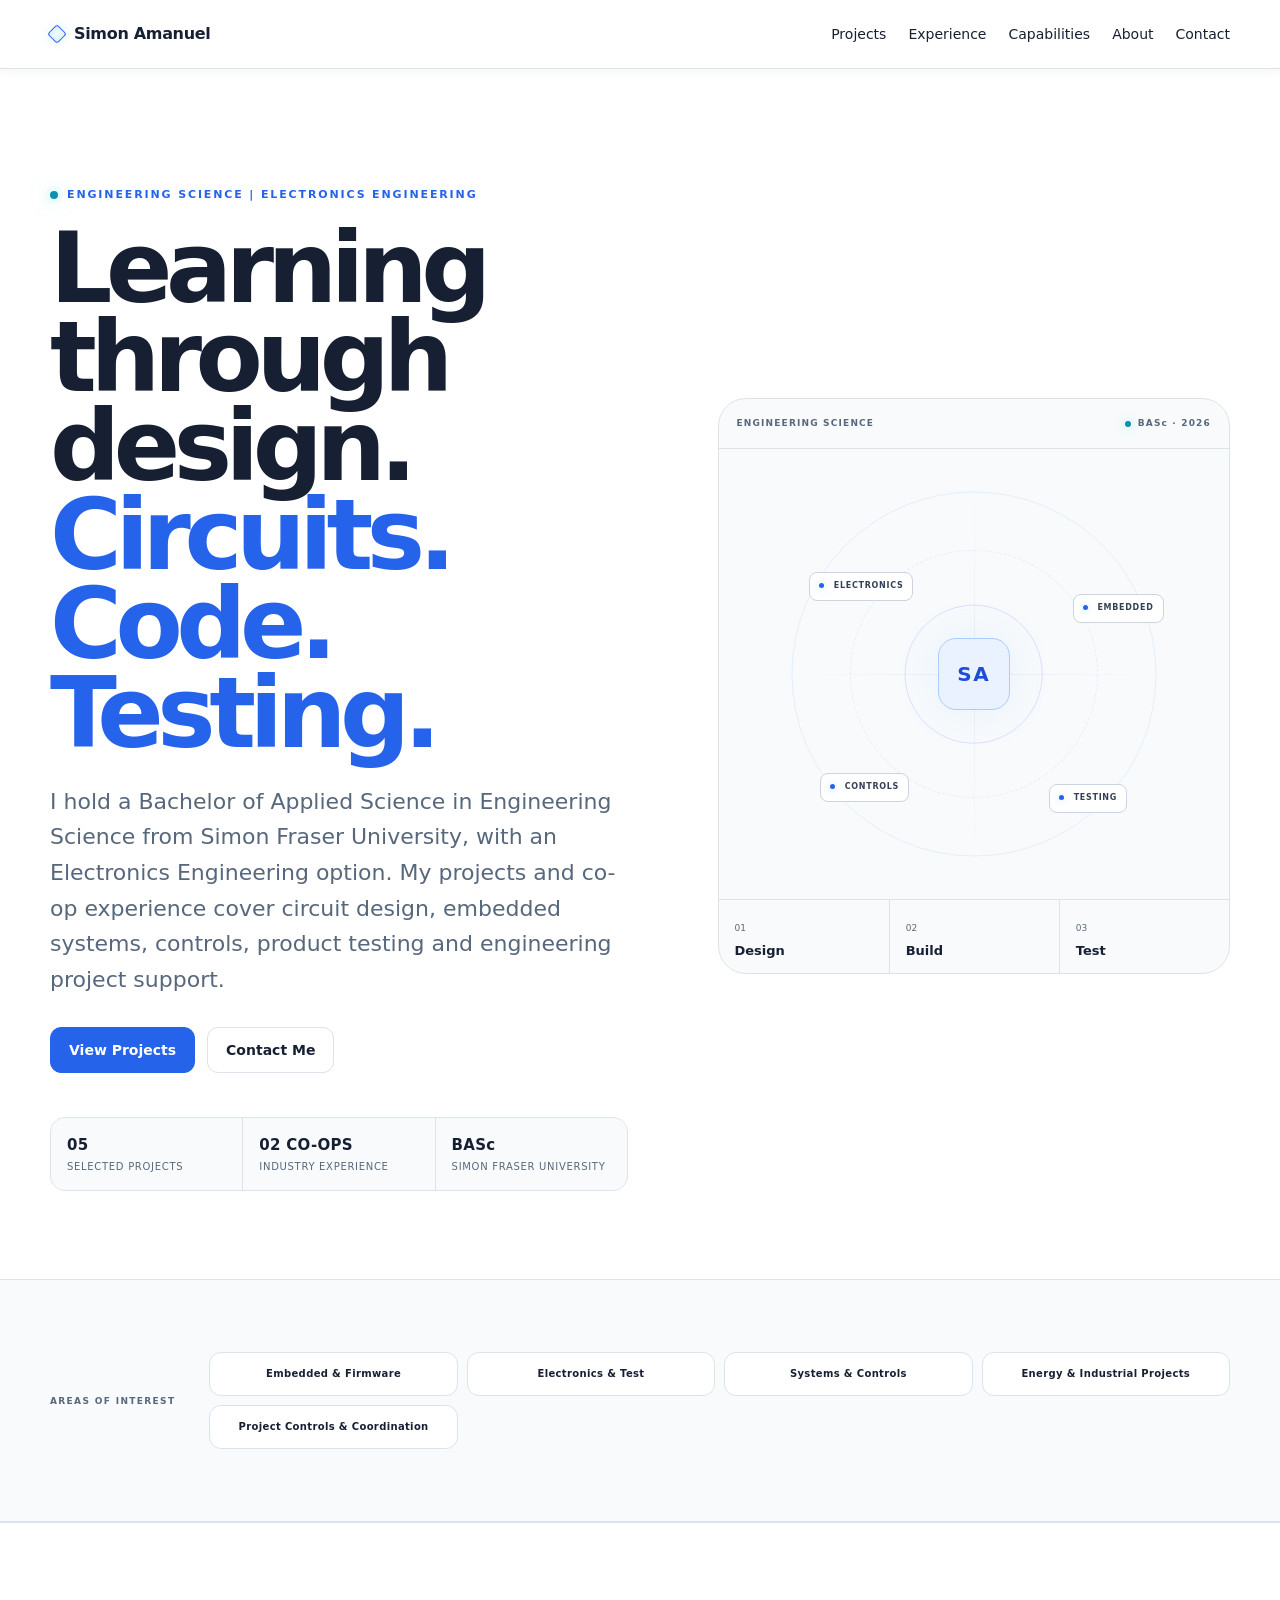
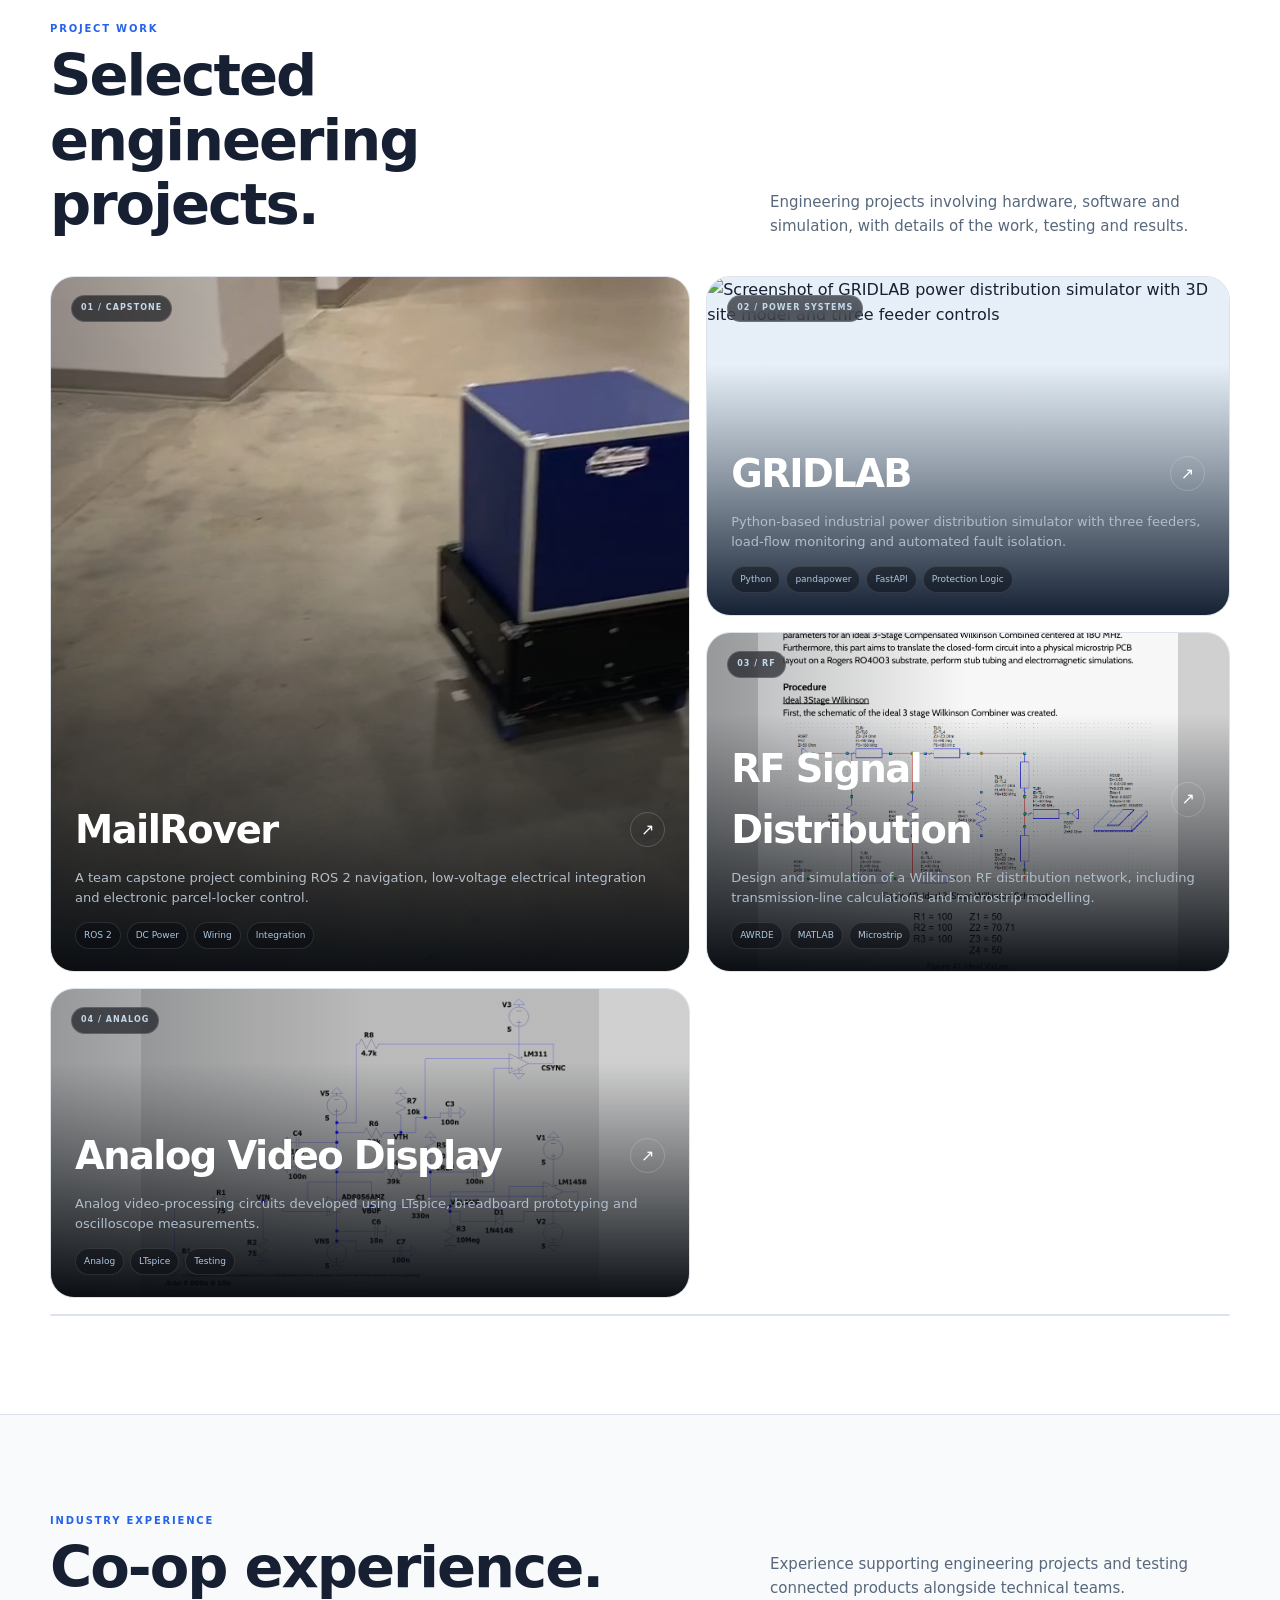
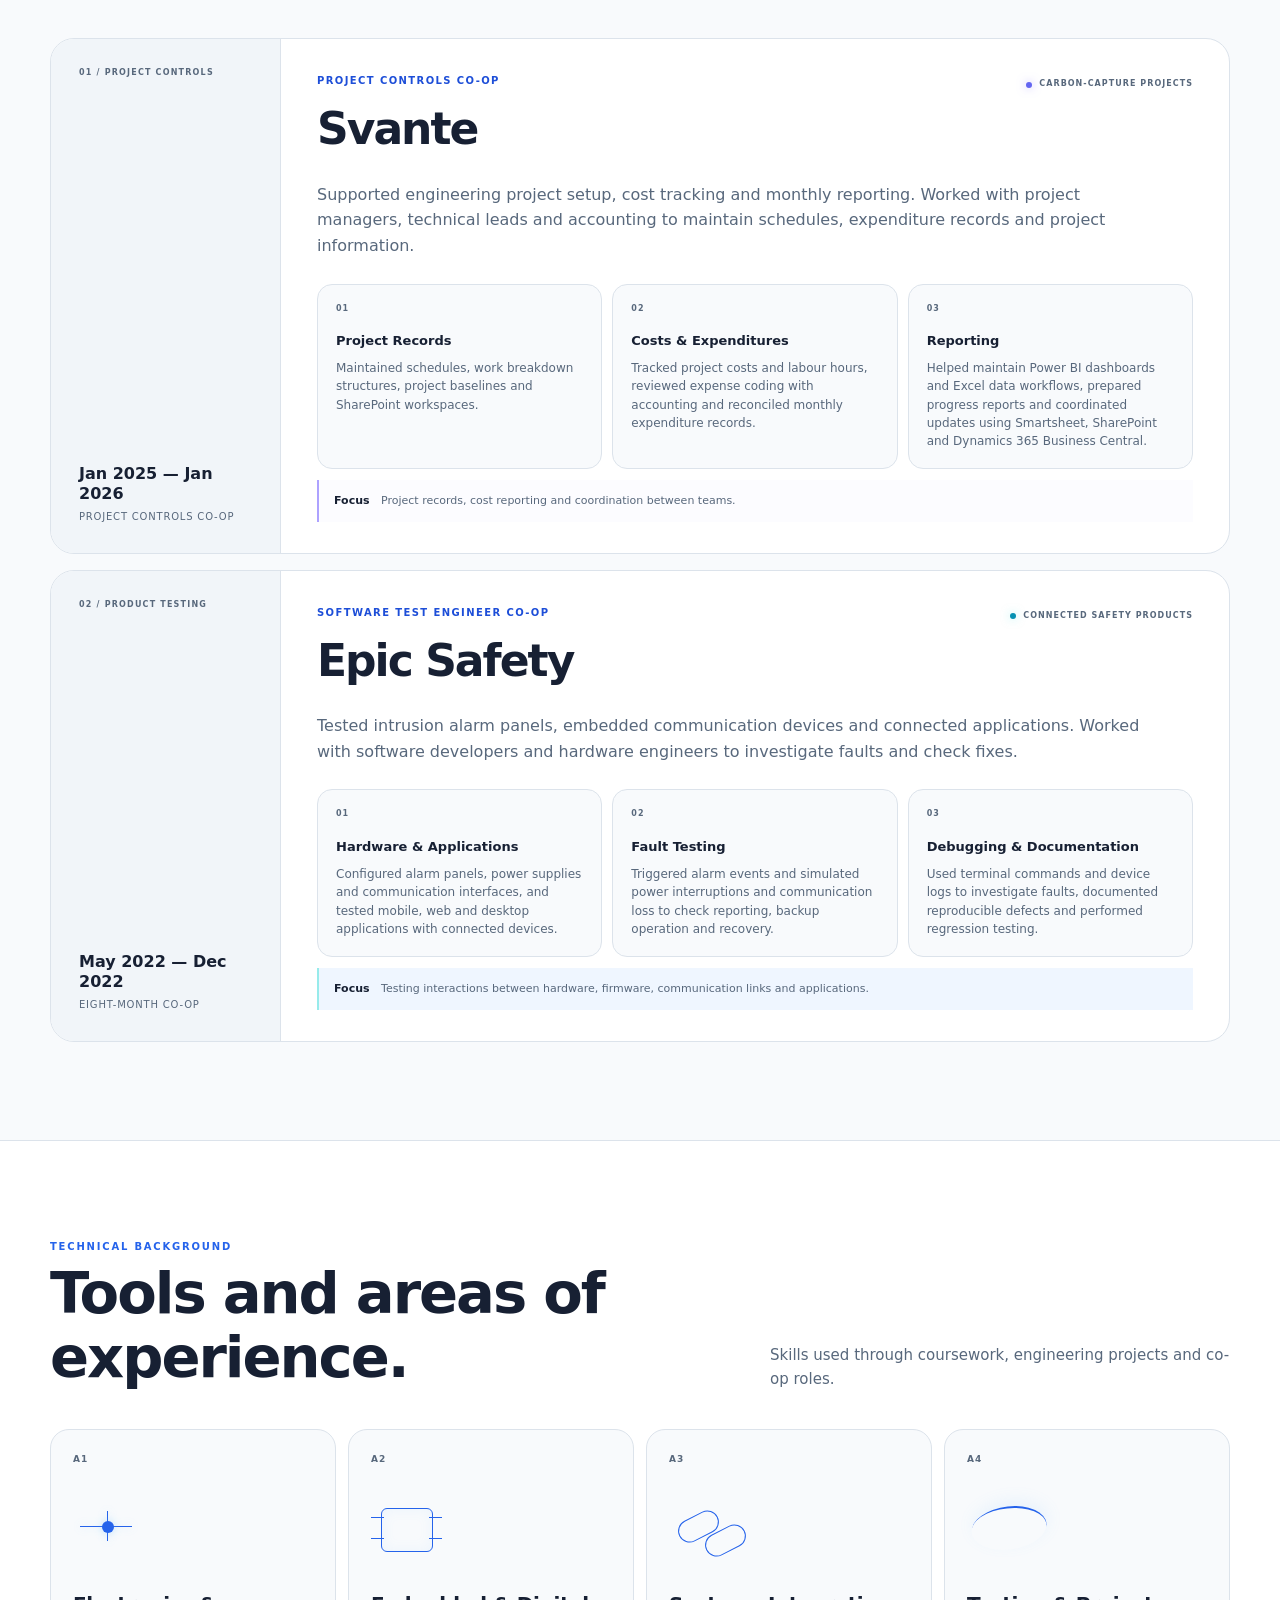
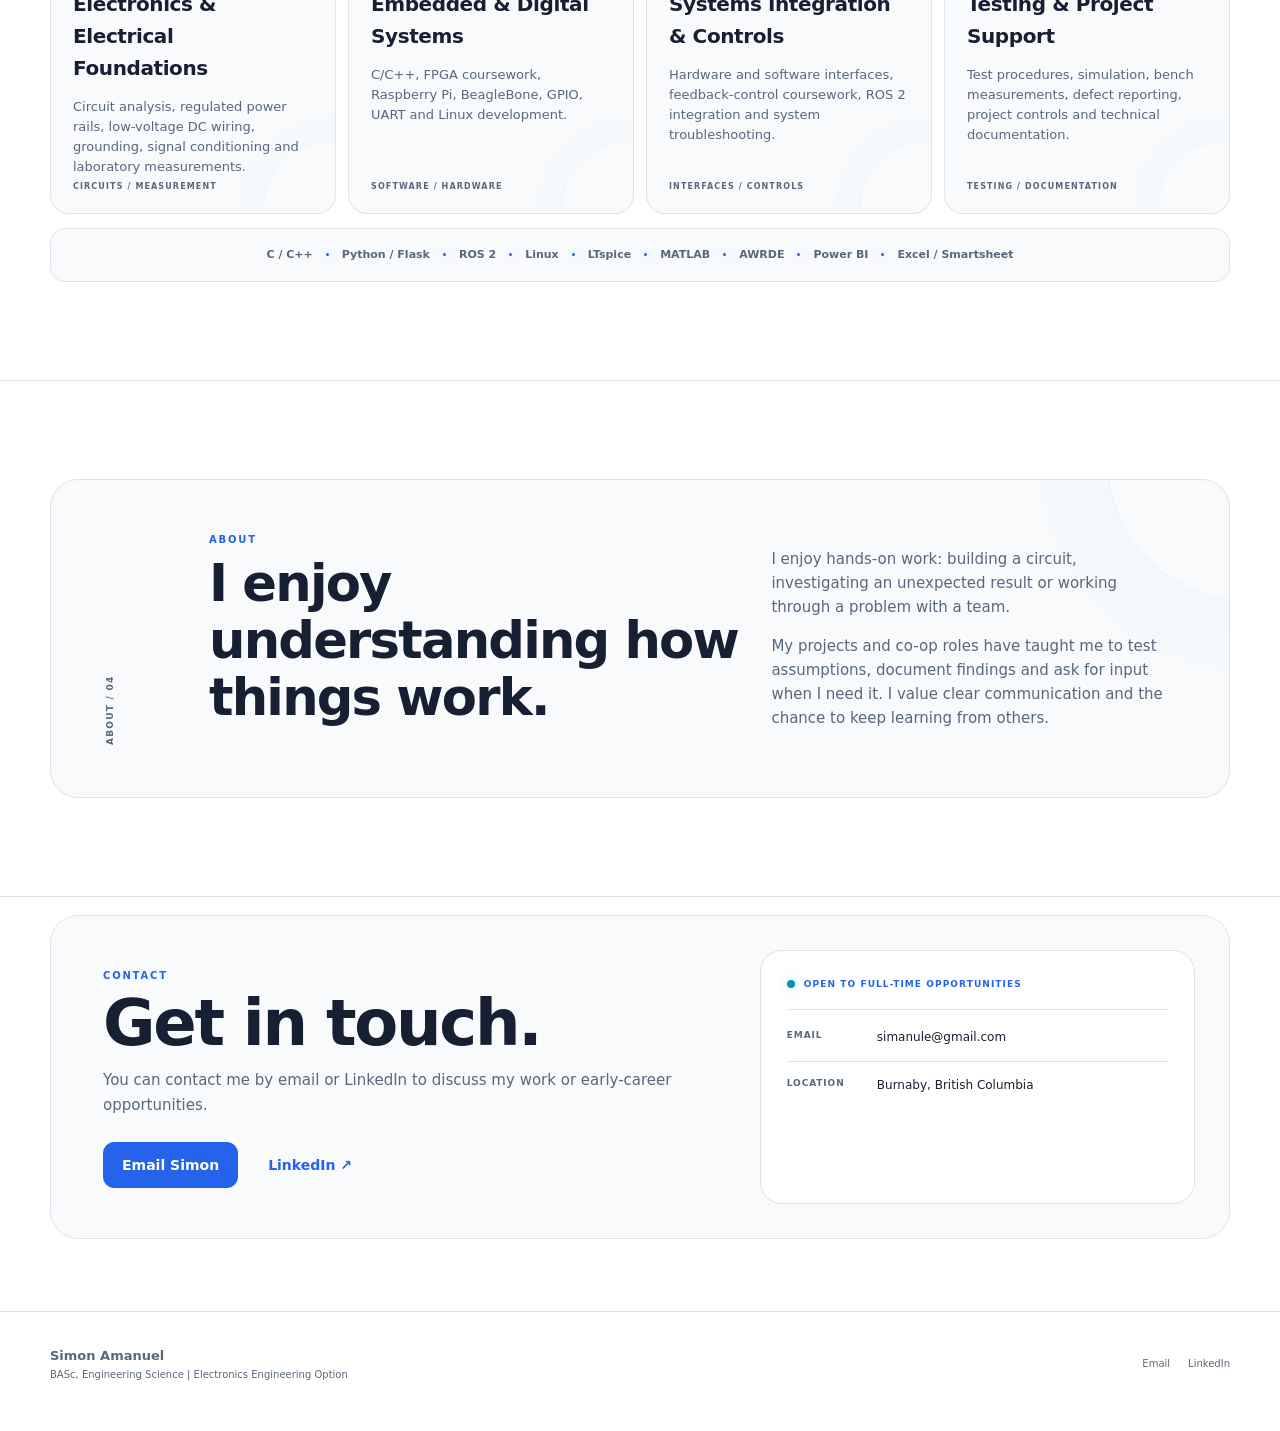
==== commit 186a800d: "Add files via upload" ====
--- a/index.html
+++ b/index.html
@@ -97,7 +97,7 @@
           <div class="home-mini-stats">
 
             <div>
-              <strong>04</strong>
+              <strong>05</strong>
               <span>selected projects</span>
             </div>
 
@@ -218,7 +218,7 @@
           </div>
 
           <p>
-            University projects involving hardware, software and
+            Engineering projects involving hardware, software and
             simulation, with details of the work, testing and results.
           </p>
 
@@ -268,6 +268,29 @@
             </div>
           </a>
 
+
+          <!-- GRIDLAB power distribution simulator -->
+          <a class="bento-card bento-gridlab" href="gridlab.html">
+            <div class="bento-image">
+              <img src="assets/Overview.png"
+                   alt="Screenshot of GRIDLAB power distribution simulator with 3D site model and three feeder controls"
+                   loading="lazy" decoding="async">
+            </div>
+            <div class="bento-overlay"></div>
+            <div class="bento-index">02 / POWER SYSTEMS</div>
+            <div class="bento-content">
+              <div class="bento-title-row">
+                <h3>GRIDLAB</h3>
+                <span class="bento-arrow" aria-hidden="true">↗</span>
+              </div>
+              <p>Python-based industrial power distribution simulator with
+                 three feeders, load-flow monitoring and automated fault isolation.</p>
+              <div class="bento-tags">
+                <span>Python</span><span>pandapower</span><span>FastAPI</span><span>Protection Logic</span>
+              </div>
+            </div>
+          </a>
+
           <!-- RF project -->
           <a class="bento-card bento-rf"
              href="rf-combiner.html">
@@ -283,7 +306,7 @@
             <div class="bento-overlay"></div>
 
             <div class="bento-index">
-              02 / RF
+              03 / RF
             </div>
 
             <div class="bento-content">
@@ -324,7 +347,7 @@
             <div class="bento-overlay"></div>
 
             <div class="bento-index">
-              03 / ANALOG
+              04 / ANALOG
             </div>
 
             <div class="bento-content">
@@ -365,7 +388,7 @@
             <div class="bento-overlay"></div>
 
             <div class="bento-index">
-              04 / NETWORKS
+              05 / NETWORKS
             </div>
 
             <div class="bento-content">
--- a/styles.css
+++ b/styles.css
@@ -895,18 +895,18 @@
    V17 — Precision Engineering Visual System
    ========================================================= */
 :root{
-  --bg:#070b11;
-  --bg-2:#0a1018;
-  --panel:#0e1621;
-  --panel-2:#111d2a;
-  --text:#f6f9ff;
-  --muted:#93a3b8;
-  --line:#1e3042;
-  --line-bright:#31506d;
-  --accent:#69b7ff;
-  --accent-2:#b9dcff;
-  --violet:#8b7cff;
-  --cyan:#67e5e1;
+  --bg:#ffffff;
+  --bg-2:#f8fafc;
+  --panel:#f5f7fa;
+  --panel-2:#edf2f7;
+  --text:#172033;
+  --muted:#64748b;
+  --line:#dce3eb;
+  --line-bright:#cbd5e1;
+  --accent:#2563eb;
+  --accent-2:#1d4ed8;
+  --violet:#6366f1;
+  --cyan:#0891b2;
   --max:1180px;
 }
 
@@ -1943,3 +1943,160 @@
   .project-evidence-callout{grid-template-columns:1fr;padding:25px 22px}
   .project-evidence-callout ul{grid-template-columns:1fr}
 }
+
+/* =========================================================
+   LIGHT THEME — original portfolio layout preserved
+   ========================================================= */
+:root {
+  --bg:#ffffff; --bg-2:#f8fafc; --panel:#f5f7fa; --panel-2:#edf2f7;
+  --text:#172033; --muted:#58687c; --line:#dce3eb;
+  --line-bright:#cbd5e1; --accent:#2563eb; --accent-2:#1d4ed8;
+  --violet:#6366f1; --cyan:#0891b2;
+}
+html { color-scheme:light; }
+body, .home-page, .analog-page, .mail-page, .rf-page, .network-page {
+  background:#fff;
+  color:var(--text);
+}
+body::before, .site-noise { display:none; }
+section, .analog-page section { border-top-color:var(--line); }
+nav { background:rgba(255,255,255,.97); border-bottom:1px solid var(--line); box-shadow:0 2px 10px rgba(20,40,70,.05); }
+nav::after { display:none; }
+.nav-links, .brand { color:var(--text); }
+.button { background:#f5f7fa; border:1px solid var(--line); color:var(--text); backdrop-filter:none; }
+.button.primary { background:#2563eb; color:#fff; border-color:#2563eb; box-shadow:none; }
+.button.ghost { background:#fff; color:var(--text); }
+.button:hover { box-shadow:0 5px 14px rgba(20,40,70,.09); }
+.tag, .mail-mini-tags span { color:var(--accent); background:#eff6ff; border-color:#d6e6ff; }
+.home-hero { background:#fff; border-bottom-color:var(--line); }
+.home-hero h1 span { background:none; color:#2563eb; -webkit-text-fill-color:#2563eb; }
+.home-grid-lines, .home-hero::after { display:none; }
+.home-kicker { color:var(--accent); }
+.home-mini-stats { background:var(--line); border-color:var(--line); }
+.home-mini-stats > div { background:#f8fafc; }
+.role-lanes { background:#f8fafc; border-color:var(--line); backdrop-filter:none; }
+.role-lanes-label { color:var(--muted); }
+.role-lanes-list span { background:#fff; border-color:var(--line); color:var(--text); }
+.engineering-panel { background:#f8fafc; border-color:var(--line); box-shadow:none; backdrop-filter:none; }
+.engineering-panel::before { opacity:.35; }
+.panel-topbar { color:var(--muted); border-bottom-color:var(--line); }
+.panel-bottom { border-top-color:var(--line); }
+.panel-bottom > div + div { border-left-color:var(--line); }
+.panel-bottom span, .cap-index, .experience-index { color:var(--muted); }
+.radar-center { color:#1d4ed8; background:#eaf2ff; border-color:#aaccff; }
+.radar-node { background:#fff; color:#334155; border-color:#cbd5e1; }
+.experience-section { background:#f8fafc; }
+.experience-section::before { display:none; }
+.experience-card { background:#fff; border-color:var(--line); box-shadow:none; }
+.experience-meta, .experience-svante .experience-meta { background:#f1f5f9; border-right-color:var(--line); }
+.experience-meta strong { color:var(--text); }
+.experience-summary, .experience-signal { color:var(--muted); }
+.experience-focus-grid > div { background:#f8fafc; border-color:var(--line); }
+.experience-focus-grid > div > span, .experience-status { color:var(--muted); }
+.experience-signal { background:#eff6ff; }
+.experience-signal span { color:var(--text); }
+.capability-matrix article { background:#f8fafc; border-color:var(--line); }
+.capability-matrix article > span { color:var(--muted); }
+.tool-rail { background:#f8fafc; color:var(--muted); border-color:var(--line); }
+.about-shell { background:#f8fafc; border-color:var(--line); }
+.about-code { color:var(--muted); }
+.contact-shell { background:#f8fafc; border-color:var(--line); box-shadow:none; }
+.contact-card { background:#fff; border-color:var(--line); }
+.contact-status { color:var(--accent); border-bottom-color:var(--line); }
+.contact-card dt { color:var(--muted); }
+.contact-card dd { color:var(--text); }
+.contact-card dl > div { border-bottom-color:var(--line); }
+.home-footer { border-top-color:var(--line); }
+/* Keep photo-card dark gradients, so white lettering remains legible over images. */
+.bento-content, .bento-content h3, .bento-title-row, .bento-arrow { color:#fff; }
+.bento-card { border-color:var(--line); }
+.bento-card:hover { box-shadow:0 12px 28px rgba(20,40,70,.12); }
+/* Inner project pages */
+.analog-window, .mail-float-card { background:#fff; color:var(--text); border-color:var(--line); box-shadow:0 8px 25px rgba(20,40,70,.10); }
+.analog-window-bar { background:#f8fafc; border-bottom-color:var(--line); }
+.analog-window-bar span { background:#94a3b8; }
+.analog-window-bar small { color:var(--muted); }
+.analog-glow { opacity:.35; }
+.analog-stats, .network-stat-strip { background:#f8fafc; border-color:var(--line); }
+.analog-stats > div + div, .network-stat-strip > div + div { border-color:var(--line); }
+.analog-flow-item, .mail-flow-step, .rf-process > div:not(.rf-process-arrow) { background:#f8fafc; border-color:var(--line); }
+.analog-work-card, .mail-role-card, .mail-role-card.featured, .rf-work-grid article,
+.project-evidence-callout, .network-question-card, .network-method-grid article,
+.network-close-inner, .analog-close-card, .rf-close-inner, .rf-tech-card {
+  background:#f8fafc; border-color:var(--line);
+}
+.project-evidence-callout p, .project-evidence-callout li, .mail-video-copy p { color:var(--muted); }
+.analog-result-strip, .analog-measure-grid article { background:#f0f6ff; border-color:#d6e6ff; }
+.analog-measure-grid strong { color:var(--accent); }
+.mail-role-line, .rf-role, .network-role, .analog-role,
+.mail-tech-line, .network-team-note { border-color:var(--line); }
+.mail-screen, .mail-proof-item, .mail-video-card, .rf-result-cards > div,
+.network-metric, .network-table-shell, .network-lesson-list article {
+  background:#fff; border-color:var(--line); box-shadow:none;
+}
+.mail-mini-tags span { color:var(--accent); }
+.mail-progress-track { background:#f8fafc; border-color:var(--line); }
+.mail-earlier-head, .mail-evolution-head { border-top-color:var(--line); }
+.mail-build-photos figure { border-color:var(--line); box-shadow:none; }
+.mail-video-card:hover { box-shadow:0 8px 22px rgba(20,40,70,.1); }
+.mail-video-card.featured { background:#f8fafc; border-color:#cbd5e1; }
+.mail-final-first { box-shadow:0 8px 24px rgba(20,40,70,.10); }
+.mail-video-note, .network-metric small { color:var(--muted); }
+.mail-team-grid img, .network-hero-visual, .rf-schematic-frame { box-shadow:0 8px 24px rgba(20,40,70,.1); }
+.network-hero-visual figcaption { background:#f8fafc; color:var(--muted); }
+.network-results { background:#f8fafc; }
+.network-table-heading, .network-table-shell th, .network-table-shell td { border-color:var(--line); }
+.network-table-shell th { background:#edf2f7; color:#334155; }
+.network-figure-grid figcaption { background:#f8fafc; }
+.network-lesson-list article { background:#fff; }
+/* Preserve dark captions only where they overlay photographic content. */
+.analog-shot figcaption, .analog-shot figcaption strong,
+.mail-build-photos figcaption, .mail-build-photos figcaption strong,
+.rf-results-grid figcaption, .rf-results-grid figcaption strong { color:#fff; }
+@media(max-width:620px){.experience-meta,.experience-svante .experience-meta { border-bottom-color:var(--line); }}
+
+
+/* GRIDLAB project addition — retains existing white-theme design */
+.home-page .project-bento {
+  grid-template-rows: 340px 340px 310px auto;
+}
+.bento-gridlab .bento-image img {
+  object-fit: cover;
+  background: #e9f2fa;
+}
+.bento-gridlab .bento-overlay {
+  background: linear-gradient(180deg,rgba(8,21,40,.01) 26%,rgba(8,21,40,.42) 60%,rgba(8,21,40,.94) 100%);
+}
+.gridlab-hero { padding: 76px 0 42px; }
+.gridlab-hero h1 { font-size: clamp(44px, 6.5vw, 72px); max-width: 900px; }
+.gridlab-intro { max-width: 780px; font-size: 19px; color: var(--muted); }
+.gridlab-figure { margin: 34px 0 0; border:1px solid var(--line); border-radius: 18px; overflow:hidden; background:#f8fafc; }
+.gridlab-figure img { width:100%; object-fit:contain; }
+.gridlab-figure figcaption { padding: 12px 18px; border-top:1px solid var(--line); color:var(--muted); font-size:12px; }
+.gridlab-feature-grid { display:grid; grid-template-columns:repeat(3,minmax(0,1fr)); gap:15px; }
+.gridlab-feature { padding:22px; background:var(--panel); border:1px solid var(--line); border-radius:16px; }
+.gridlab-feature h3 { font-size:18px; }
+.gridlab-feature p { color:var(--muted); font-size:14px; margin:6px 0 0; }
+.gridlab-steps { display:grid; gap:12px; }
+.gridlab-step { padding:19px 22px; border:1px solid var(--line); border-radius:14px; background:#fff; }
+.gridlab-step strong { color:var(--text); }
+.gridlab-step p { margin:5px 0 0; color:var(--muted); }
+.gridlab-note { padding:18px 21px; background:#eff6ff; border-left:3px solid var(--accent); color:#334155; border-radius:6px; }
+.gridlab-close { display:flex; flex-wrap:wrap; align-items:center; justify-content:space-between; gap:24px; }
+@media(max-width:960px) {
+  .home-page .project-bento { grid-template-rows:repeat(5, 380px); }
+  .home-page .bento-network { grid-column:auto; }
+  .gridlab-feature-grid { grid-template-columns:1fr 1fr; }
+}
+@media(max-width:620px) {
+  .home-page .project-bento { grid-template-rows:repeat(5, 365px); }
+  .gridlab-feature-grid { grid-template-columns:1fr; }
+  .gridlab-hero { padding-top:54px; }
+}
+
+/* GRIDLAB real screenshot gallery; original portfolio layout retained */
+.gridlab-screenshot-grid{display:grid;grid-template-columns:1fr 1fr;gap:18px;align-items:start}
+.gridlab-screenshot-grid .gridlab-figure{margin:0}
+.gridlab-screenshot-grid .gridlab-figure img{width:100%;height:auto;display:block}
+.gridlab-screenshot-grid .gridlab-figure figcaption{line-height:1.6}
+@media(max-width:820px){.gridlab-screenshot-grid{grid-template-columns:1fr}}
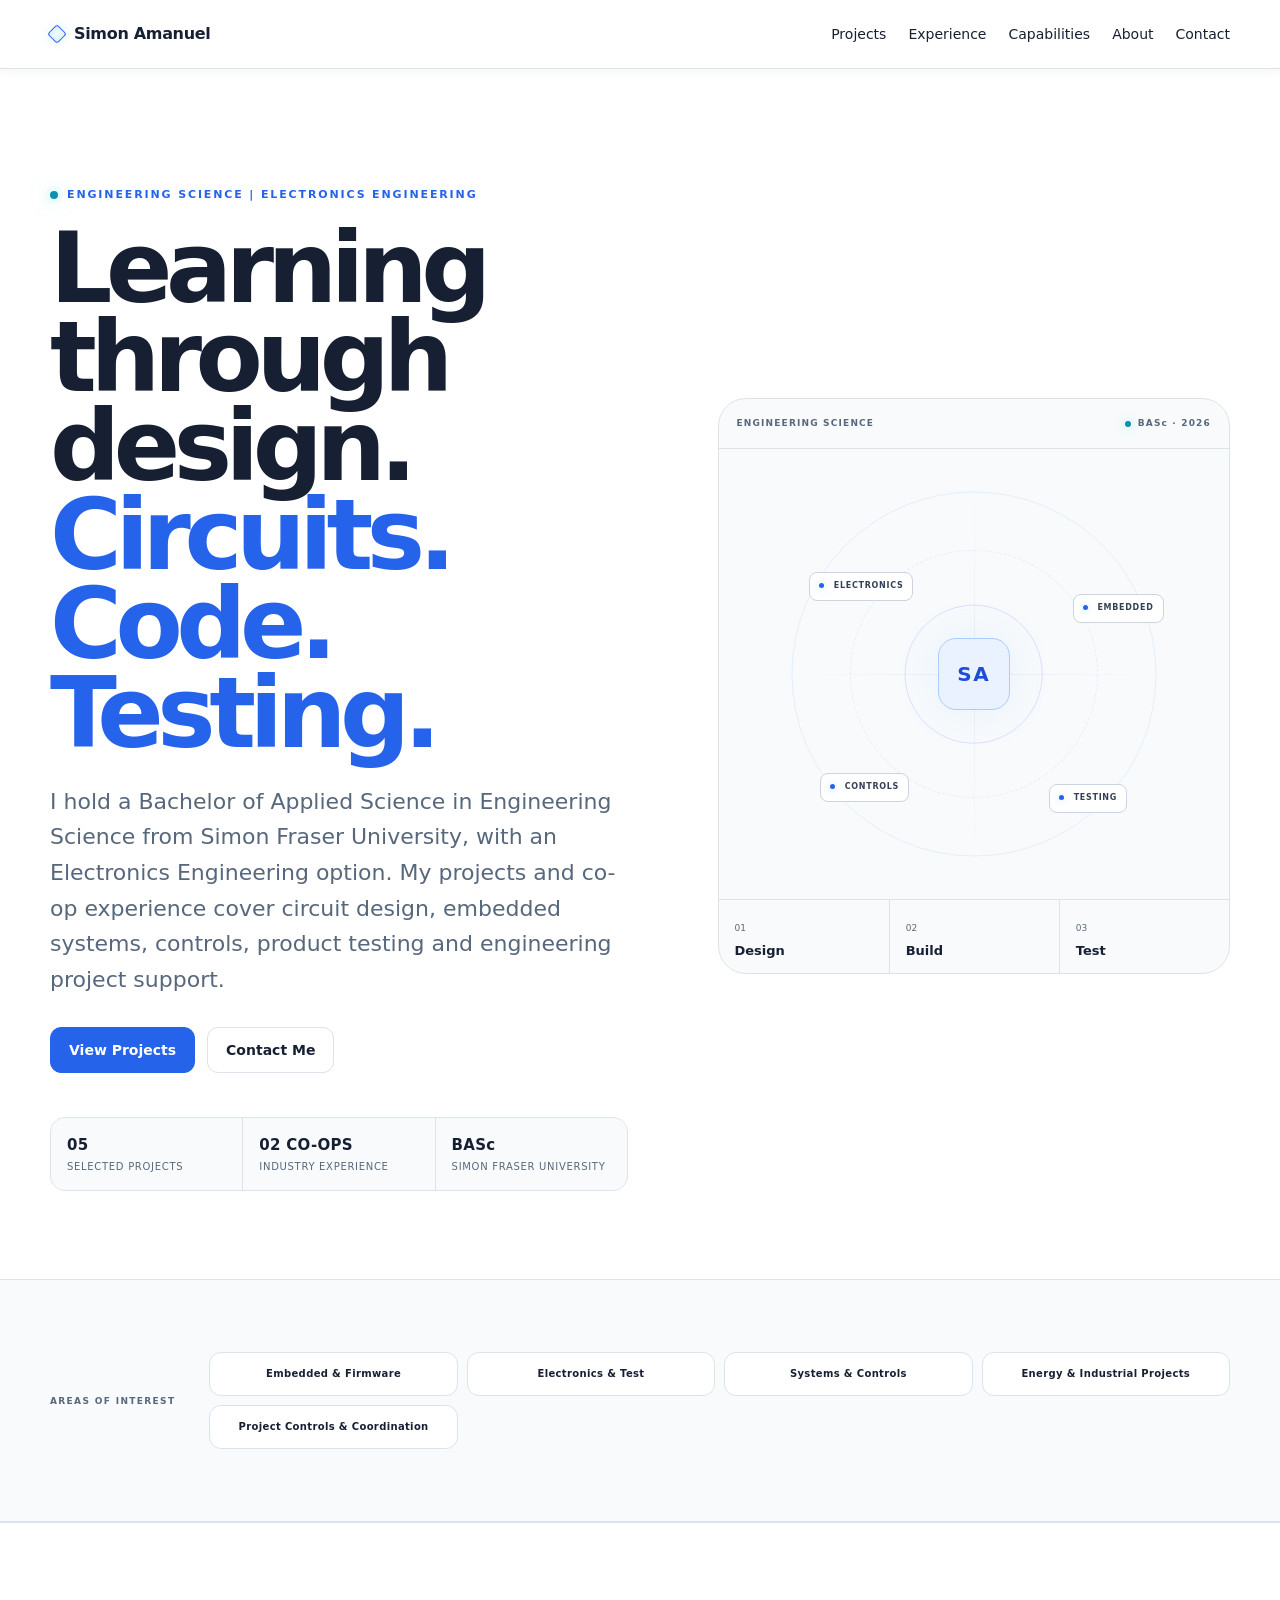
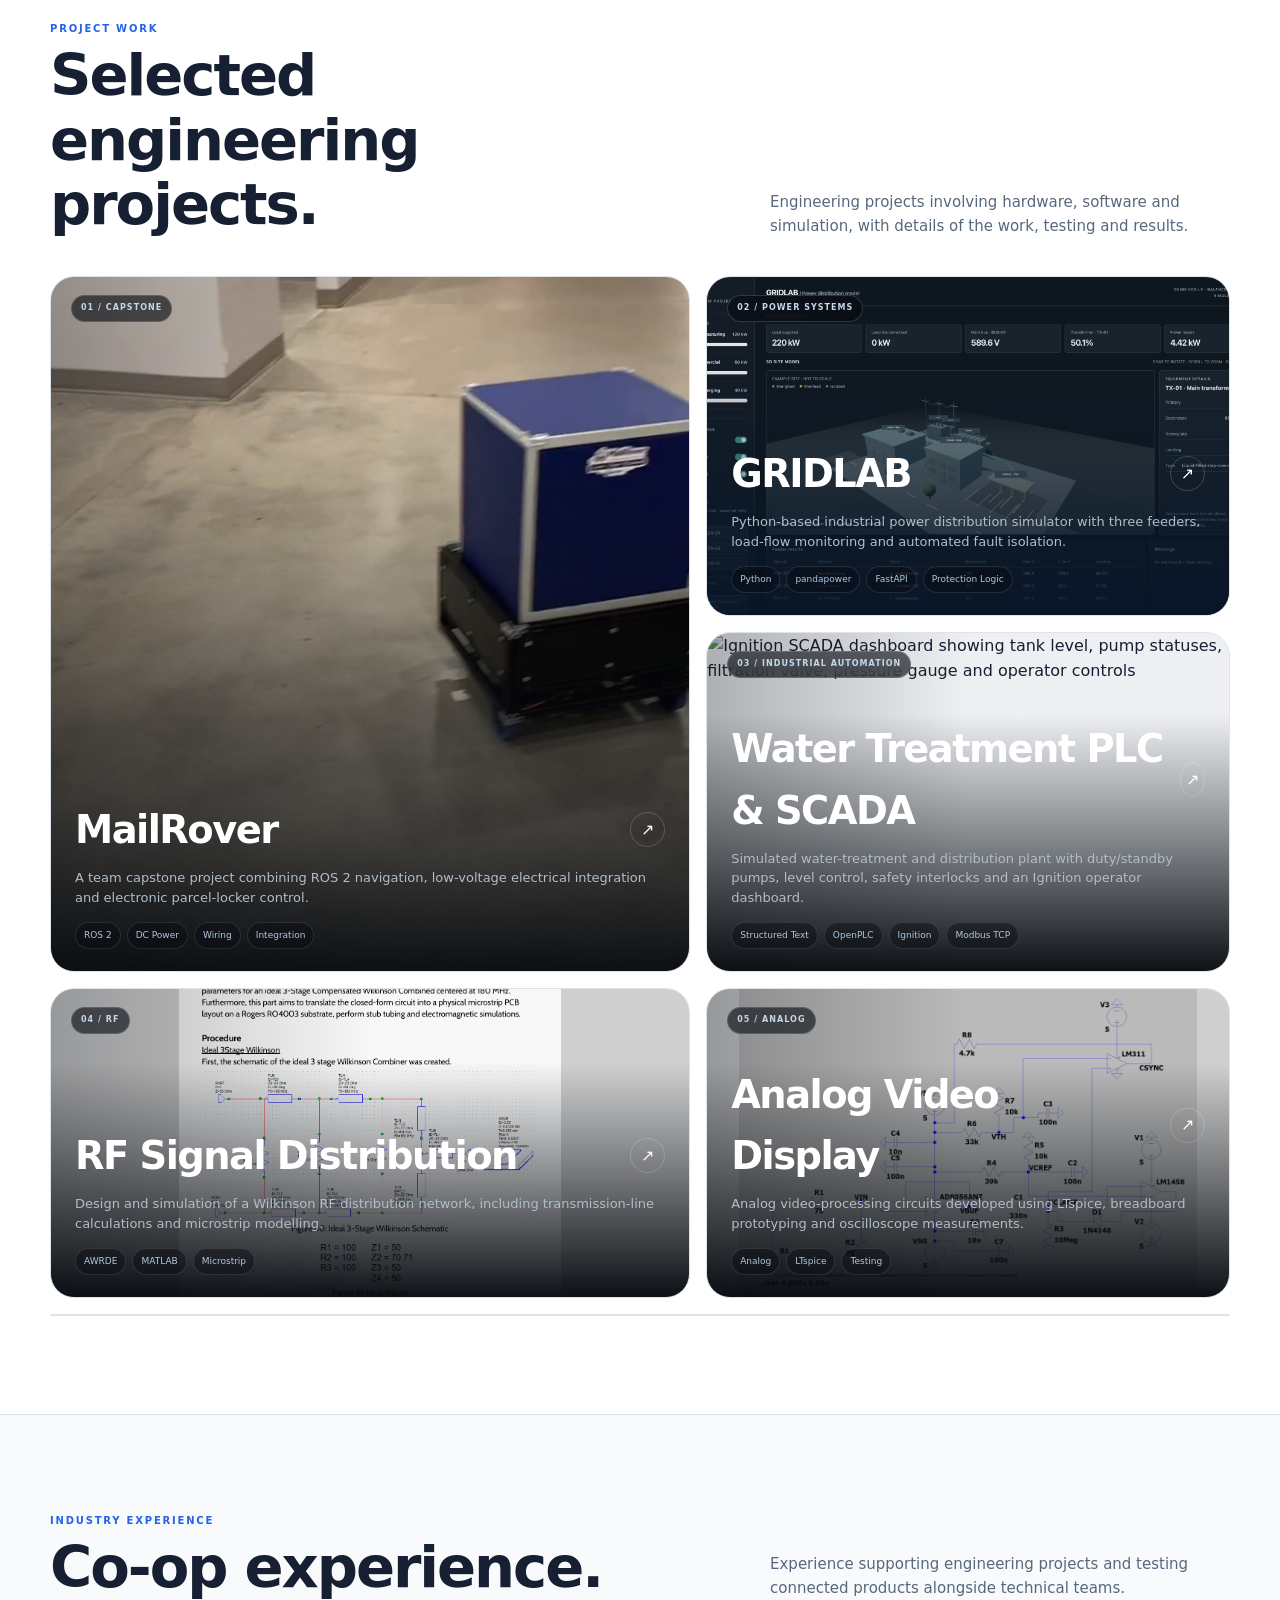
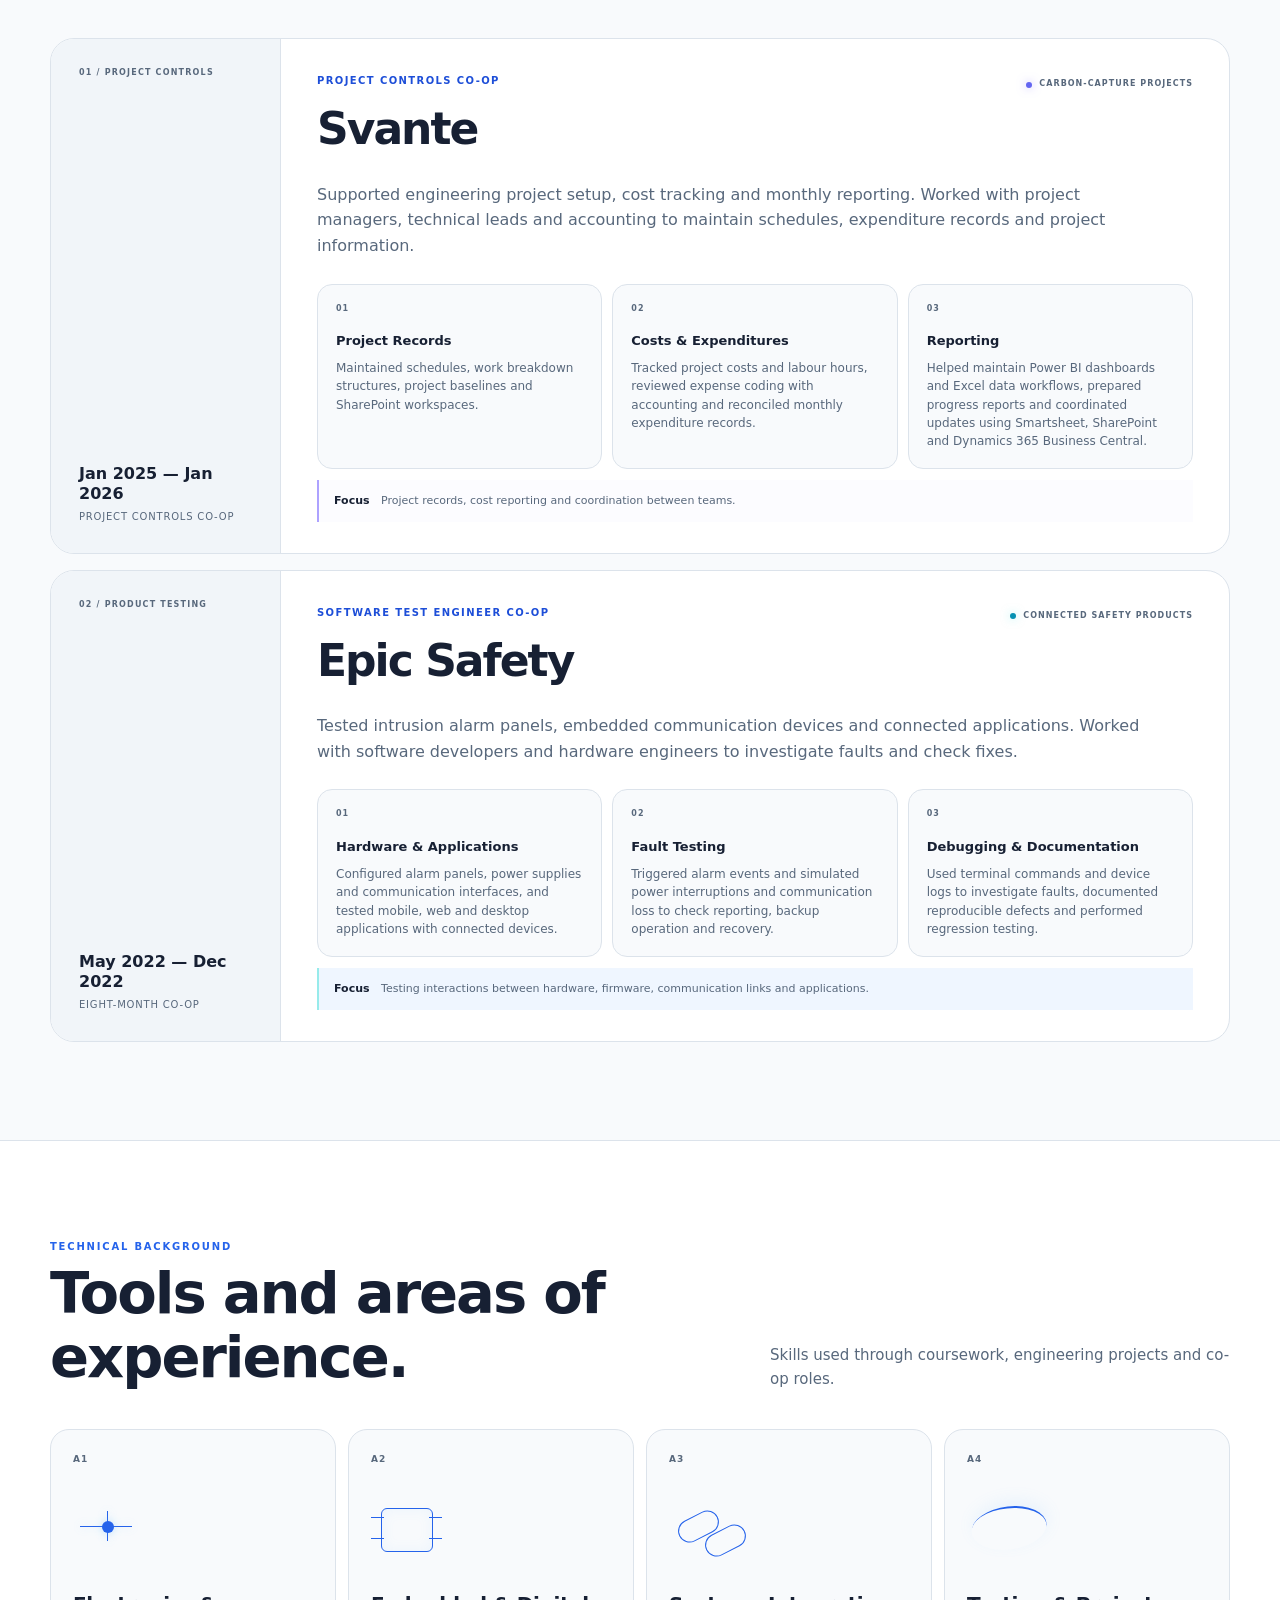
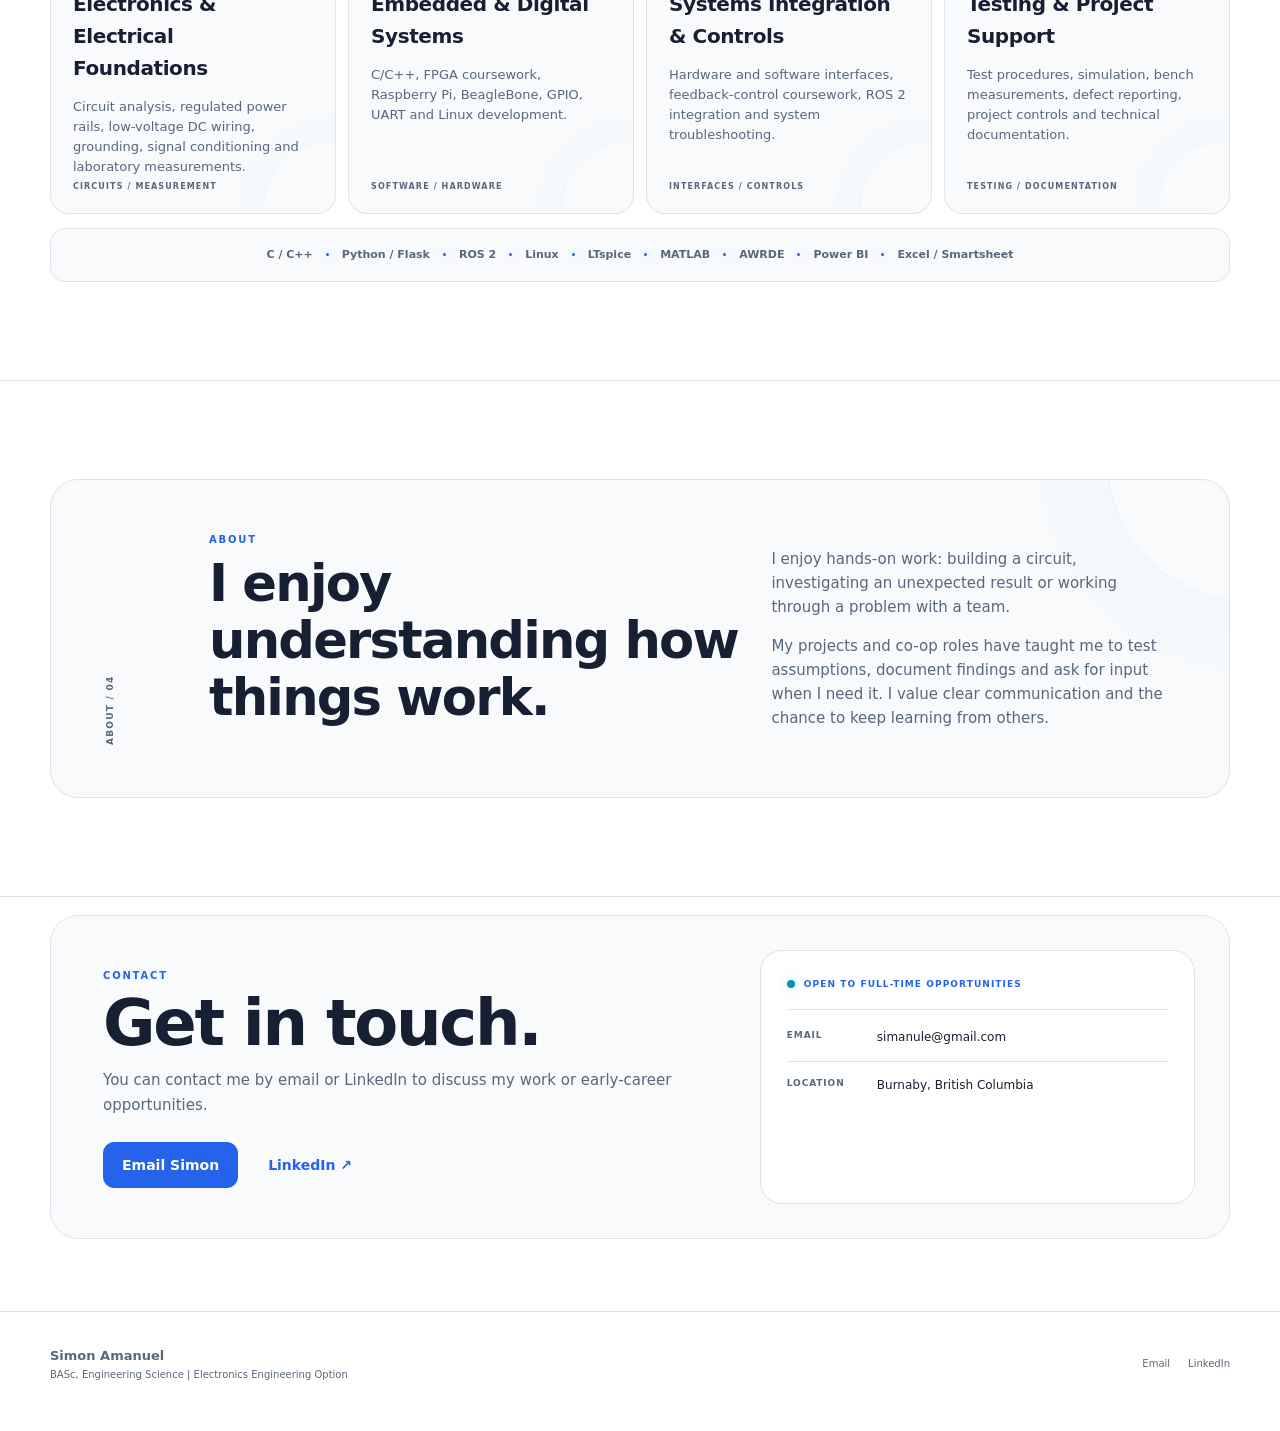
==== commit 585fb074: "Add files via upload" ====
--- a/index.html
+++ b/index.html
@@ -291,6 +291,28 @@
             </div>
           </a>
 
+          <!-- Water Treatment PLC/HMI/SCADA -->
+          <a class="bento-card bento-waterplant" href="waterplant.html">
+            <div class="bento-image">
+              <img src="assets/waterplant-scada-overview.png"
+                   alt="Ignition SCADA dashboard showing tank level, pump statuses, filtration valve, pressure gauge and operator controls"
+                   loading="lazy" decoding="async">
+            </div>
+            <div class="bento-overlay"></div>
+            <div class="bento-index">03 / INDUSTRIAL AUTOMATION</div>
+            <div class="bento-content">
+              <div class="bento-title-row">
+                <h3>Water Treatment PLC &amp; SCADA</h3>
+                <span class="bento-arrow" aria-hidden="true">↗</span>
+              </div>
+              <p>Simulated water-treatment and distribution plant with duty/standby pumps,
+                 level control, safety interlocks and an Ignition operator dashboard.</p>
+              <div class="bento-tags">
+                <span>Structured Text</span><span>OpenPLC</span><span>Ignition</span><span>Modbus TCP</span>
+              </div>
+            </div>
+          </a>
+
           <!-- RF project -->
           <a class="bento-card bento-rf"
              href="rf-combiner.html">
@@ -306,7 +328,7 @@
             <div class="bento-overlay"></div>
 
             <div class="bento-index">
-              03 / RF
+              04 / RF
             </div>
 
             <div class="bento-content">
@@ -347,7 +369,7 @@
             <div class="bento-overlay"></div>
 
             <div class="bento-index">
-              04 / ANALOG
+              05 / ANALOG
             </div>
 
             <div class="bento-content">
@@ -388,7 +410,7 @@
             <div class="bento-overlay"></div>
 
             <div class="bento-index">
-              05 / NETWORKS
+              06 / NETWORKS
             </div>
 
             <div class="bento-content">
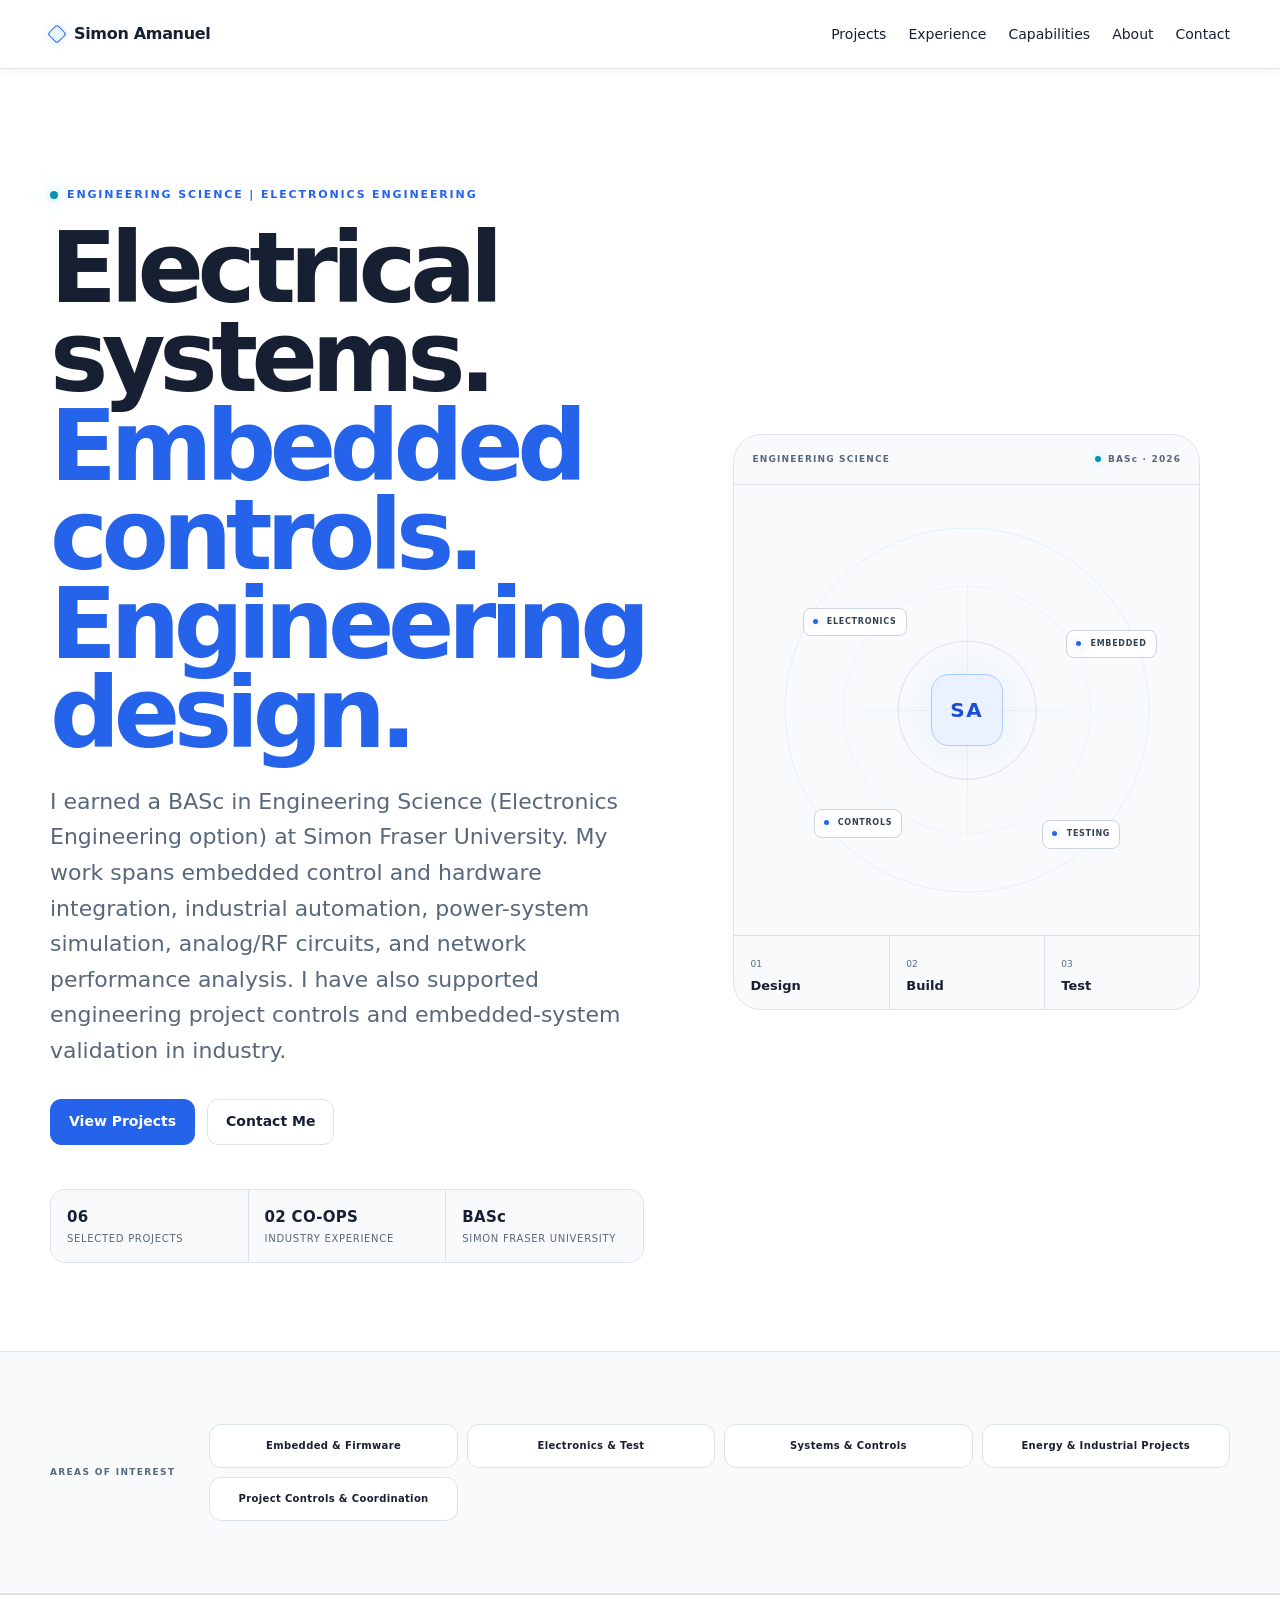
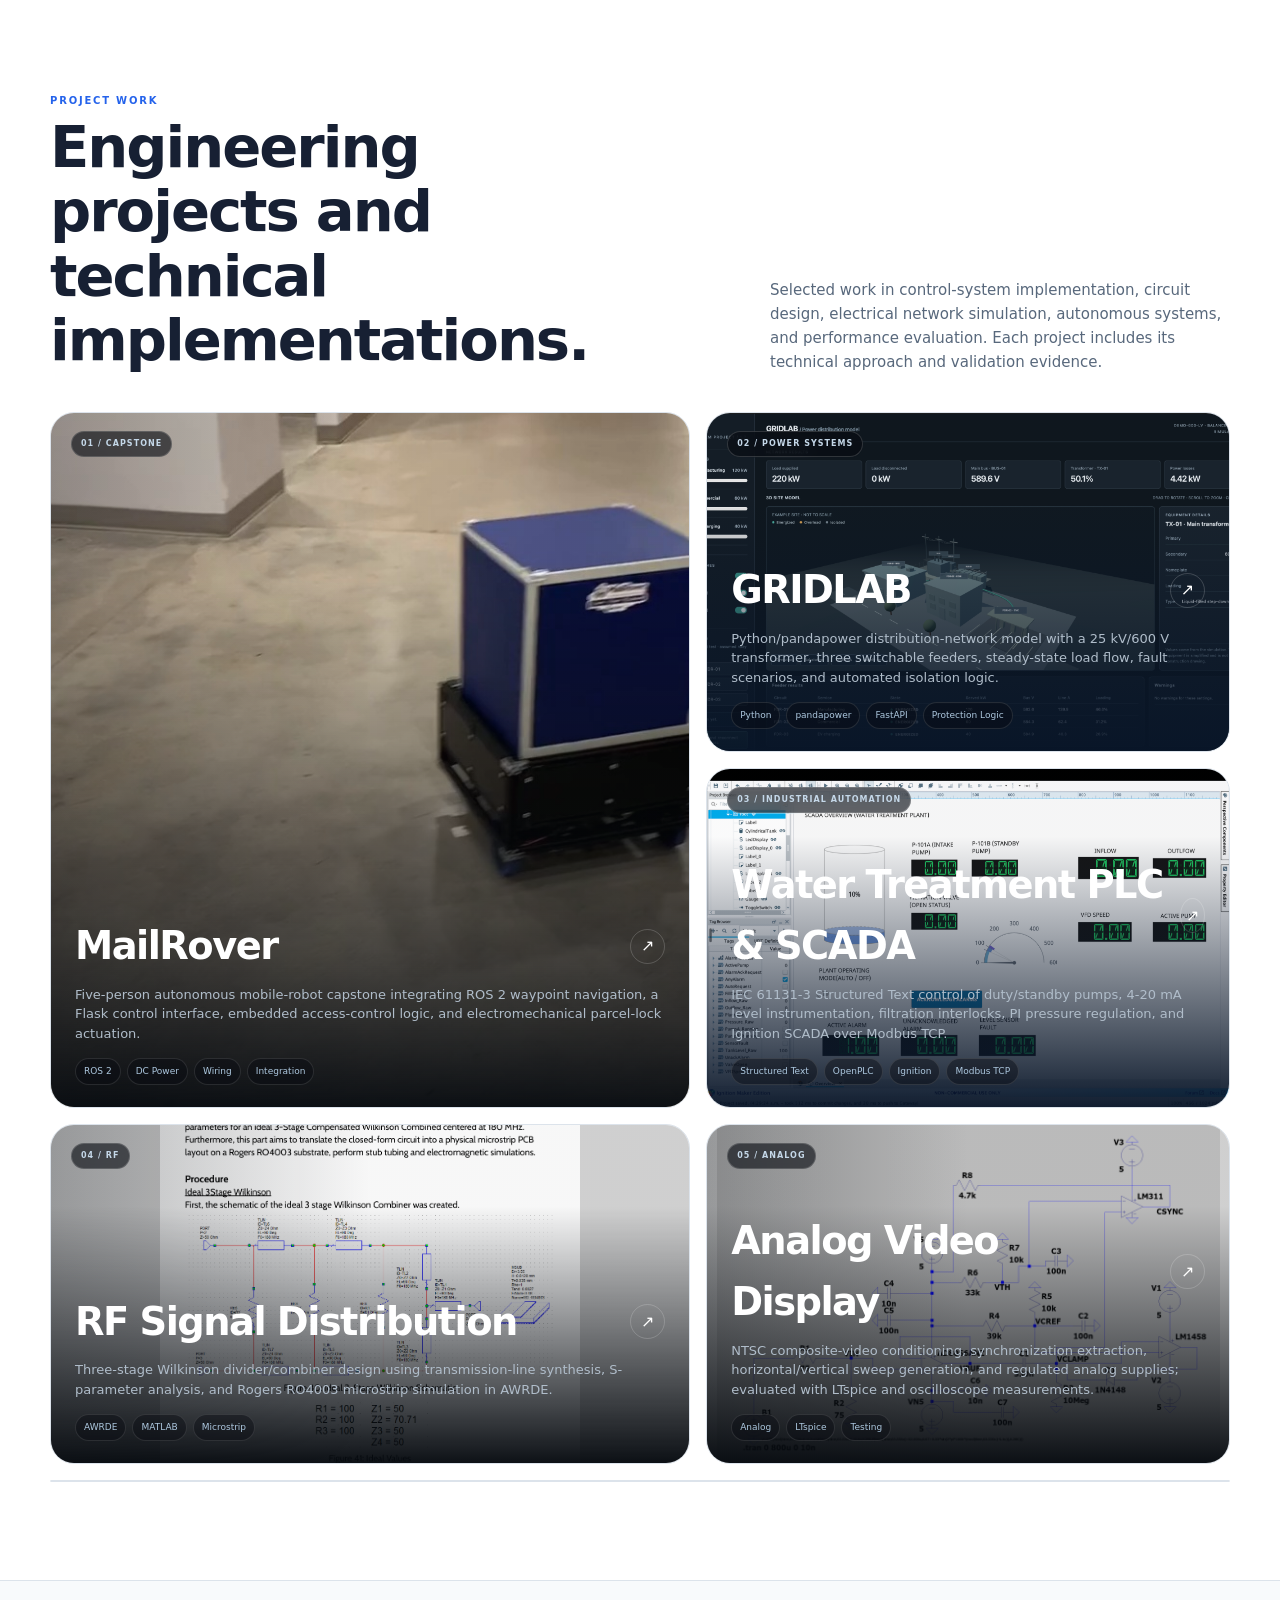
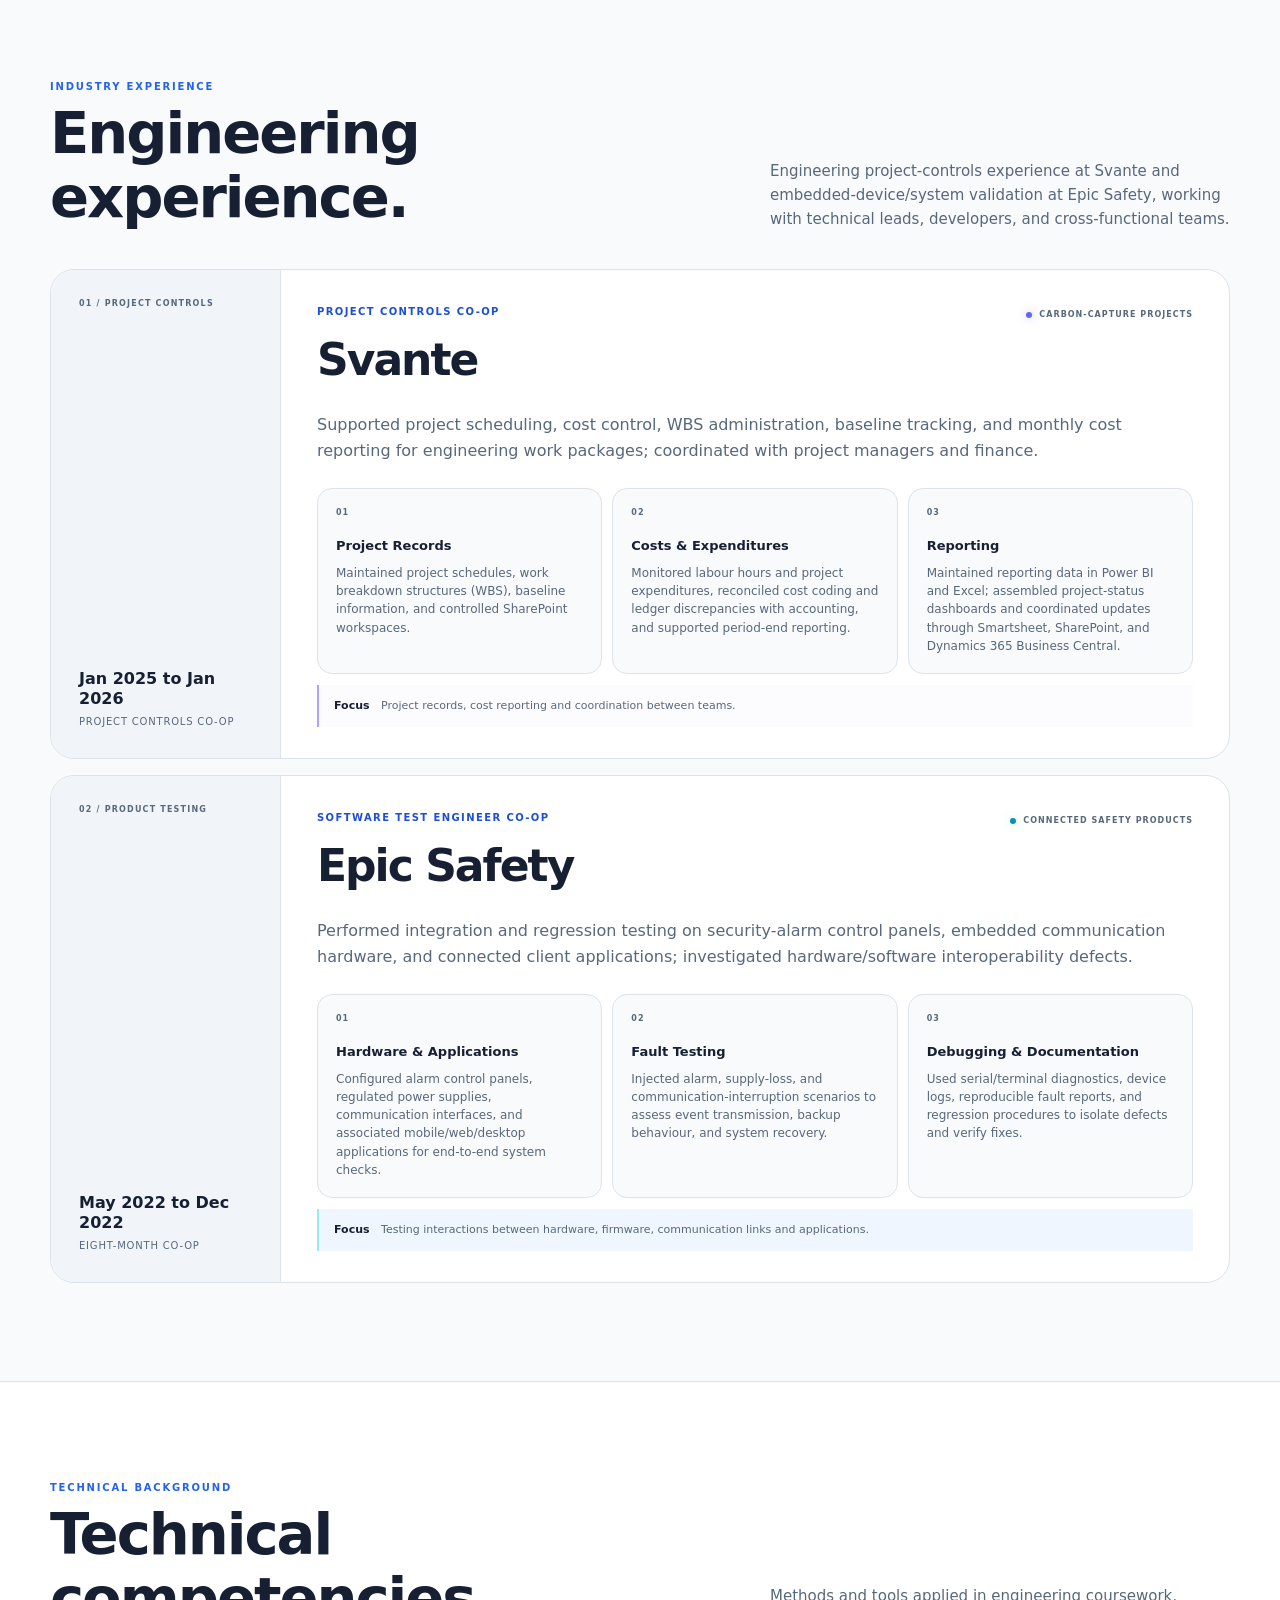
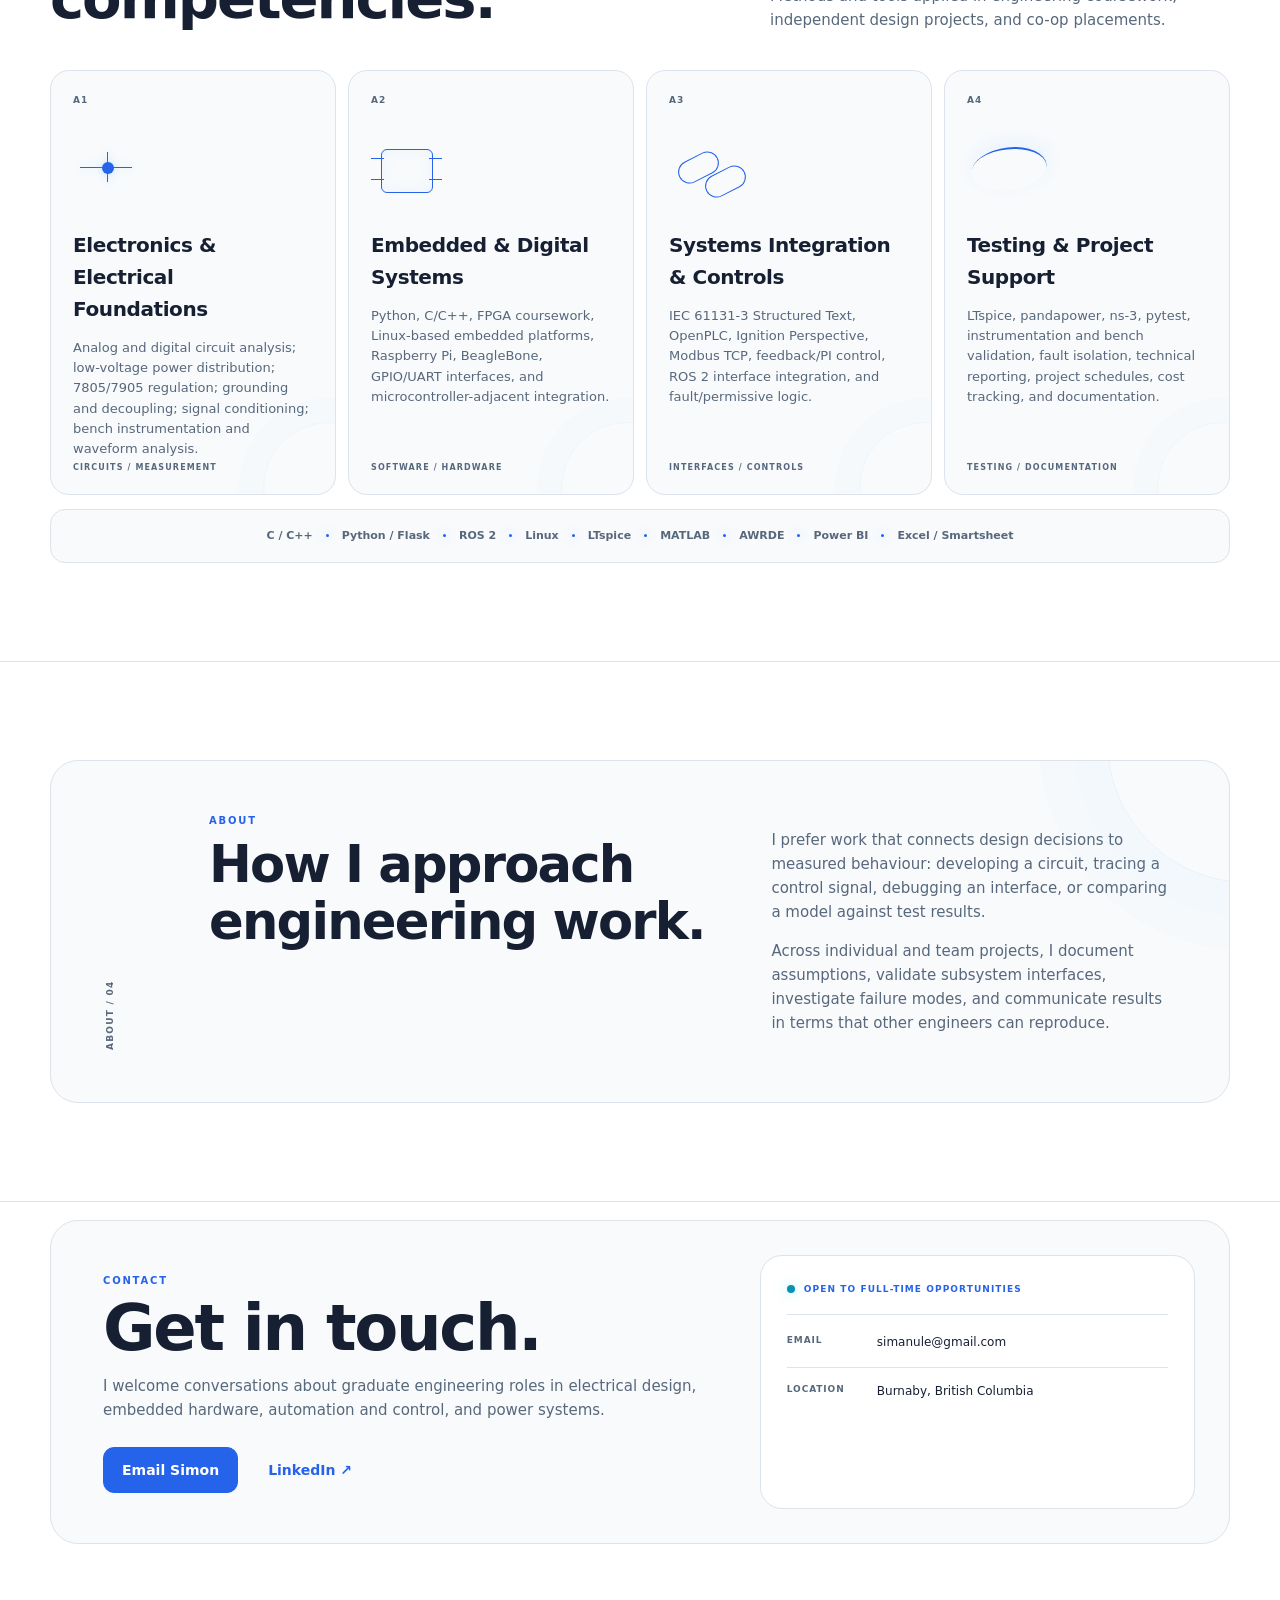
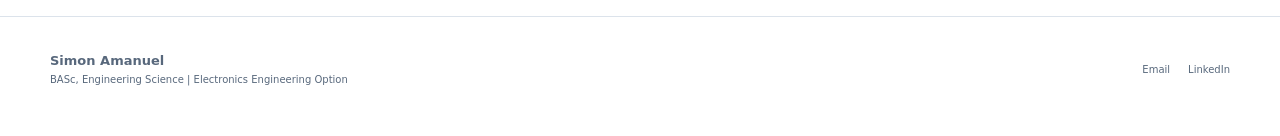
==== commit 229f1613: "Add files via upload" ====
--- a/index.html
+++ b/index.html
@@ -1,914 +1,531 @@
-<!doctype html>
+<!DOCTYPE html>
+
 <html lang="en">
 <head>
-  <meta charset="utf-8">
-  <meta name="viewport" content="width=device-width, initial-scale=1">
-
-  <title>Simon Amanuel | Engineering Portfolio</title>
-
-  <meta name="description"
-        content="Simon Amanuel, BASc in Engineering Science from Simon Fraser University, Electronics Engineering Option. Selected projects and co-op experience in electronics, embedded systems, testing and project controls.">
-
-  <meta property="og:title"
-        content="Simon Amanuel | Engineering Portfolio">
-  <meta property="og:description"
-        content="Engineering Science graduate with an Electronics Engineering option. Projects and experience in circuits, embedded systems, testing and project controls.">
-  <meta property="og:type" content="website">
-  <meta property="og:url" content="https://simonamanuel.github.io/">
-  <meta property="og:image" content="https://simonamanuel.github.io/og.png">
-
-  <meta name="twitter:card" content="summary_large_image">
-  <meta name="twitter:title"
-        content="Simon Amanuel | Engineering Portfolio">
-  <meta name="twitter:description"
-        content="Engineering Science graduate from Simon Fraser University, Electronics Engineering Option.">
-  <meta name="twitter:image"
-        content="https://simonamanuel.github.io/og.png">
-
-  <link rel="stylesheet" href="styles.css">
+<meta charset="utf-8"/>
+<meta content="width=device-width, initial-scale=1" name="viewport"/>
+<title>Simon Amanuel | Engineering Portfolio</title>
+<meta content="Engineering portfolio of Simon Amanuel, BASc Electronics Engineering, SFU. Electrical and embedded systems, industrial PLC/SCADA automation, power distribution modelling, RF/analog circuits, and engineering experience." name="description"/>
+<meta content="Simon Amanuel | Engineering Portfolio" property="og:title"/>
+<meta content="Selected engineering work in PLC/SCADA, power systems, embedded robotics, analog/RF design, and network simulation." property="og:description"/>
+<meta content="website" property="og:type"/>
+<meta content="https://simonamanuel.github.io/" property="og:url"/>
+<meta content="https://simonamanuel.github.io/og.png" property="og:image"/>
+<meta content="summary_large_image" name="twitter:card"/>
+<meta content="Simon Amanuel | Engineering Portfolio" name="twitter:title"/>
+<meta content="SFU Electronics Engineering graduate | Electrical design, embedded systems, industrial automation and controls." name="twitter:description"/>
+<meta content="https://simonamanuel.github.io/og.png" name="twitter:image"/>
+<link href="styles.css" rel="stylesheet"/>
 </head>
-
 <body class="home-page">
-
-  <a class="skip-link" href="#main-content">
+<a class="skip-link" href="#main-content">
     Skip to main content
   </a>
-
-  <div class="site-noise" aria-hidden="true"></div>
-
-  <!-- Navigation -->
-  <nav aria-label="Main navigation">
-    <div class="container nav-inner">
-
-      <a class="brand" href="index.html">
+<div aria-hidden="true" class="site-noise"></div>
+<!-- Navigation -->
+<nav aria-label="Main navigation">
+<div class="container nav-inner">
+<a class="brand" href="index.html">
         Simon Amanuel
       </a>
-
-      <div class="nav-links">
-        <a href="#projects">Projects</a>
-        <a href="#experience">Experience</a>
-        <a href="#capabilities">Capabilities</a>
-        <a href="#about">About</a>
-        <a href="#contact">Contact</a>
-      </div>
-
-    </div>
-  </nav>
-
-  <main id="main-content">
-
-    <!-- Introduction -->
-    <header class="home-hero">
-
-      <div class="home-grid-lines" aria-hidden="true"></div>
-
-      <div class="container home-hero-grid">
-
-        <div class="home-hero-copy">
-
-          <div class="home-kicker">
-            <span class="signal-dot" aria-hidden="true"></span>
+<div class="nav-links">
+<a href="#projects">Projects</a>
+<a href="#experience">Experience</a>
+<a href="#capabilities">Capabilities</a>
+<a href="#about">About</a>
+<a href="#contact">Contact</a>
+</div>
+</div>
+</nav>
+<main id="main-content">
+<!-- Introduction -->
+<header class="home-hero">
+<div aria-hidden="true" class="home-grid-lines"></div>
+<div class="container home-hero-grid">
+<div class="home-hero-copy">
+<div class="home-kicker">
+<span aria-hidden="true" class="signal-dot"></span>
             Engineering Science | Electronics Engineering
           </div>
-
-          <h1>
-            Learning through design.
-            <span>Circuits. Code. Testing.</span>
-          </h1>
-
-          <p class="home-lead">
-            I hold a Bachelor of Applied Science in Engineering Science
-            from Simon Fraser University, with an Electronics Engineering
-            option. My projects and co-op experience cover circuit design,
-            embedded systems, controls, product testing and engineering
-            project support.
-          </p>
-
-          <div class="actions">
-            <a class="button primary" href="#projects">
+<h1>Electrical systems. <span>Embedded controls. Engineering design.</span></h1>
+<p class="home-lead">I earned a BASc in Engineering Science (Electronics Engineering option) at Simon Fraser University. My work spans embedded control and hardware integration, industrial automation, power-system simulation, analog/RF circuits, and network performance analysis. I have also supported engineering project controls and embedded-system validation in industry.</p>
+<div class="actions">
+<a class="button primary" href="#projects">
               View Projects
             </a>
-
-            <a class="button ghost" href="#contact">
+<a class="button ghost" href="#contact">
               Contact Me
             </a>
-          </div>
-
-          <div class="home-mini-stats">
-
-            <div>
-              <strong>05</strong>
-              <span>selected projects</span>
-            </div>
-
-            <div>
-              <strong>02 CO-OPS</strong>
-              <span>industry experience</span>
-            </div>
-
-            <div>
-              <strong>BASc</strong>
-              <span>Simon Fraser University</span>
-            </div>
-
-          </div>
-        </div>
-
-        <aside class="engineering-panel"
-               aria-label="Areas of experience">
-
-          <div class="panel-topbar">
-            <span>ENGINEERING SCIENCE</span>
-
-            <span class="panel-status">
-              <i aria-hidden="true"></i>
+</div>
+<div class="home-mini-stats">
+<div>
+<strong>06</strong>
+<span>selected projects</span>
+</div>
+<div>
+<strong>02 CO-OPS</strong>
+<span>industry experience</span>
+</div>
+<div>
+<strong>BASc</strong>
+<span>Simon Fraser University</span>
+</div>
+</div>
+</div>
+<aside aria-label="Areas of experience" class="engineering-panel">
+<div class="panel-topbar">
+<span>ENGINEERING SCIENCE</span>
+<span class="panel-status">
+<i aria-hidden="true"></i>
               BASc · 2026
             </span>
-          </div>
-
-          <div class="panel-core">
-            <div class="panel-radar">
-
-              <div class="radar-ring ring-1"
-                   aria-hidden="true"></div>
-              <div class="radar-ring ring-2"
-                   aria-hidden="true"></div>
-              <div class="radar-ring ring-3"
-                   aria-hidden="true"></div>
-
-              <div class="radar-cross radar-h"
-                   aria-hidden="true"></div>
-              <div class="radar-cross radar-v"
-                   aria-hidden="true"></div>
-
-              <div class="radar-node n1">
-                <b>ELECTRONICS</b>
-              </div>
-
-              <div class="radar-node n2">
-                <b>EMBEDDED</b>
-              </div>
-
-              <div class="radar-node n3">
-                <b>CONTROLS</b>
-              </div>
-
-              <div class="radar-node n4">
-                <b>TESTING</b>
-              </div>
-
-              <div class="radar-center">SA</div>
-
-            </div>
-          </div>
-
-          <div class="panel-bottom">
-
-            <div>
-              <span>01</span>
-              <strong>Design</strong>
-            </div>
-
-            <div>
-              <span>02</span>
-              <strong>Build</strong>
-            </div>
-
-            <div>
-              <span>03</span>
-              <strong>Test</strong>
-            </div>
-
-          </div>
-        </aside>
-
-      </div>
-    </header>
-
-    <!-- Areas of interest -->
-    <section class="role-lanes"
-             aria-label="Areas of interest">
-
-      <div class="container role-lanes-inner">
-
-        <span class="role-lanes-label">
+</div>
+<div class="panel-core">
+<div class="panel-radar">
+<div aria-hidden="true" class="radar-ring ring-1"></div>
+<div aria-hidden="true" class="radar-ring ring-2"></div>
+<div aria-hidden="true" class="radar-ring ring-3"></div>
+<div aria-hidden="true" class="radar-cross radar-h"></div>
+<div aria-hidden="true" class="radar-cross radar-v"></div>
+<div class="radar-node n1">
+<b>ELECTRONICS</b>
+</div>
+<div class="radar-node n2">
+<b>EMBEDDED</b>
+</div>
+<div class="radar-node n3">
+<b>CONTROLS</b>
+</div>
+<div class="radar-node n4">
+<b>TESTING</b>
+</div>
+<div class="radar-center">SA</div>
+</div>
+</div>
+<div class="panel-bottom">
+<div>
+<span>01</span>
+<strong>Design</strong>
+</div>
+<div>
+<span>02</span>
+<strong>Build</strong>
+</div>
+<div>
+<span>03</span>
+<strong>Test</strong>
+</div>
+</div>
+</aside>
+</div>
+</header>
+<!-- Areas of interest -->
+<section aria-label="Areas of interest" class="role-lanes">
+<div class="container role-lanes-inner">
+<span class="role-lanes-label">
           Areas of interest
         </span>
-
-        <div class="role-lanes-list">
-          <span>Embedded &amp; Firmware</span>
-          <span>Electronics &amp; Test</span>
-          <span>Systems &amp; Controls</span>
-          <span>Energy &amp; Industrial Projects</span>
-          <span>Project Controls &amp; Coordination</span>
-        </div>
-
-      </div>
-    </section>
-
-    <!-- Projects -->
-    <section id="projects" class="home-projects">
-      <div class="container">
-
-        <div class="home-section-head">
-
-          <div>
-            <div class="eyebrow">Project Work</div>
-            <h2>Selected engineering projects.</h2>
-          </div>
-
-          <p>
-            Engineering projects involving hardware, software and
-            simulation, with details of the work, testing and results.
-          </p>
-
-        </div>
-
-        <div class="project-bento">
-
-          <!-- MailRover -->
-          <a class="bento-card bento-mail"
-             href="mailrover.html">
-
-            <div class="bento-image">
-              <img
-                src="assets/mailrover-robot.jpg"
-                alt="MailRover autonomous parcel delivery robot"
-                loading="lazy"
-                decoding="async">
-            </div>
-
-            <div class="bento-overlay"></div>
-
-            <div class="bento-index">
+<div class="role-lanes-list">
+<span>Embedded &amp; Firmware</span>
+<span>Electronics &amp; Test</span>
+<span>Systems &amp; Controls</span>
+<span>Energy &amp; Industrial Projects</span>
+<span>Project Controls &amp; Coordination</span>
+</div>
+</div>
+</section>
+<!-- Projects -->
+<section class="home-projects" id="projects">
+<div class="container">
+<div class="home-section-head">
+<div>
+<div class="eyebrow">Project Work</div>
+<h2>Engineering projects and technical implementations.</h2>
+</div>
+<p>Selected work in control-system implementation, circuit design, electrical network simulation, autonomous systems, and performance evaluation. Each project includes its technical approach and validation evidence.</p>
+</div>
+<div class="project-bento">
+<!-- MailRover -->
+<a class="bento-card bento-mail" href="mailrover.html">
+<div class="bento-image">
+<img alt="MailRover autonomous parcel delivery robot" decoding="async" loading="lazy" src="assets/mailrover-robot.jpg"/>
+</div>
+<div class="bento-overlay"></div>
+<div class="bento-index">
               01 / CAPSTONE
             </div>
-
-            <div class="bento-content">
-
-              <div class="bento-title-row">
-                <h3>MailRover</h3>
-                <span class="bento-arrow"
-                      aria-hidden="true">↗</span>
-              </div>
-
-              <p>
-                A team capstone project combining ROS 2 navigation,
-                low-voltage electrical integration and electronic
-                parcel-locker control.
-              </p>
-
-              <div class="bento-tags">
-                <span>ROS 2</span>
-                <span>DC Power</span>
-                <span>Wiring</span>
-                <span>Integration</span>
-              </div>
-
-            </div>
-          </a>
-
-
-          <!-- GRIDLAB power distribution simulator -->
-          <a class="bento-card bento-gridlab" href="gridlab.html">
-            <div class="bento-image">
-              <img src="assets/Overview.png"
-                   alt="Screenshot of GRIDLAB power distribution simulator with 3D site model and three feeder controls"
-                   loading="lazy" decoding="async">
-            </div>
-            <div class="bento-overlay"></div>
-            <div class="bento-index">02 / POWER SYSTEMS</div>
-            <div class="bento-content">
-              <div class="bento-title-row">
-                <h3>GRIDLAB</h3>
-                <span class="bento-arrow" aria-hidden="true">↗</span>
-              </div>
-              <p>Python-based industrial power distribution simulator with
-                 three feeders, load-flow monitoring and automated fault isolation.</p>
-              <div class="bento-tags">
-                <span>Python</span><span>pandapower</span><span>FastAPI</span><span>Protection Logic</span>
-              </div>
-            </div>
-          </a>
-
-          <!-- Water Treatment PLC/HMI/SCADA -->
-          <a class="bento-card bento-waterplant" href="waterplant.html">
-            <div class="bento-image">
-              <img src="assets/waterplant-scada-overview.png"
-                   alt="Ignition SCADA dashboard showing tank level, pump statuses, filtration valve, pressure gauge and operator controls"
-                   loading="lazy" decoding="async">
-            </div>
-            <div class="bento-overlay"></div>
-            <div class="bento-index">03 / INDUSTRIAL AUTOMATION</div>
-            <div class="bento-content">
-              <div class="bento-title-row">
-                <h3>Water Treatment PLC &amp; SCADA</h3>
-                <span class="bento-arrow" aria-hidden="true">↗</span>
-              </div>
-              <p>Simulated water-treatment and distribution plant with duty/standby pumps,
-                 level control, safety interlocks and an Ignition operator dashboard.</p>
-              <div class="bento-tags">
-                <span>Structured Text</span><span>OpenPLC</span><span>Ignition</span><span>Modbus TCP</span>
-              </div>
-            </div>
-          </a>
-
-          <!-- RF project -->
-          <a class="bento-card bento-rf"
-             href="rf-combiner.html">
-
-            <div class="bento-image">
-              <img
-                src="assets/rf-schematic.png"
-                alt="RF signal distribution circuit schematic"
-                loading="lazy"
-                decoding="async">
-            </div>
-
-            <div class="bento-overlay"></div>
-
-            <div class="bento-index">
+<div class="bento-content">
+<div class="bento-title-row">
+<h3>MailRover</h3>
+<span aria-hidden="true" class="bento-arrow">↗</span>
+</div>
+<p>Five-person autonomous mobile-robot capstone integrating ROS 2 waypoint navigation, a Flask control interface, embedded access-control logic, and electromechanical parcel-lock actuation.</p>
+<div class="bento-tags">
+<span>ROS 2</span>
+<span>DC Power</span>
+<span>Wiring</span>
+<span>Integration</span>
+</div>
+</div>
+</a>
+<!-- GRIDLAB power distribution simulator -->
+<a class="bento-card bento-gridlab" href="gridlab.html">
+<div class="bento-image">
+<img alt="Screenshot of GRIDLAB power distribution simulator with 3D site model and three feeder controls" decoding="async" loading="lazy" src="assets/Overview.png"/>
+</div>
+<div class="bento-overlay"></div>
+<div class="bento-index">02 / POWER SYSTEMS</div>
+<div class="bento-content">
+<div class="bento-title-row">
+<h3>GRIDLAB</h3>
+<span aria-hidden="true" class="bento-arrow">↗</span>
+</div>
+<p>Python/pandapower distribution-network model with a 25 kV/600 V transformer, three switchable feeders, steady-state load flow, fault scenarios, and automated isolation logic.</p>
+<div class="bento-tags">
+<span>Python</span><span>pandapower</span><span>FastAPI</span><span>Protection Logic</span>
+</div>
+</div>
+</a>
+<!-- Water Treatment PLC/HMI/SCADA -->
+<a class="bento-card bento-waterplant" href="waterplant.html">
+<div class="bento-image">
+<img alt="Ignition SCADA dashboard showing tank level, pump statuses, filtration valve, pressure gauge and operator controls" decoding="async" loading="lazy" src="assets/waterplant-scada-overview.png"/>
+</div>
+<div class="bento-overlay"></div>
+<div class="bento-index">03 / INDUSTRIAL AUTOMATION</div>
+<div class="bento-content">
+<div class="bento-title-row">
+<h3>Water Treatment PLC &amp; SCADA</h3>
+<span aria-hidden="true" class="bento-arrow">↗</span>
+</div>
+<p>IEC 61131-3 Structured Text control of duty/standby pumps, 4-20 mA level instrumentation, filtration interlocks, PI pressure regulation, and Ignition SCADA over Modbus TCP.</p>
+<div class="bento-tags">
+<span>Structured Text</span><span>OpenPLC</span><span>Ignition</span><span>Modbus TCP</span>
+</div>
+</div>
+</a>
+<!-- RF project -->
+<a class="bento-card bento-rf" href="rf-combiner.html">
+<div class="bento-image">
+<img alt="RF signal distribution circuit schematic" decoding="async" loading="lazy" src="assets/rf-schematic.png"/>
+</div>
+<div class="bento-overlay"></div>
+<div class="bento-index">
               04 / RF
             </div>
-
-            <div class="bento-content">
-
-              <div class="bento-title-row">
-                <h3>RF Signal Distribution</h3>
-                <span class="bento-arrow"
-                      aria-hidden="true">↗</span>
-              </div>
-
-              <p>
-                Design and simulation of a Wilkinson RF distribution
-                network, including transmission-line calculations
-                and microstrip modelling.
-              </p>
-
-              <div class="bento-tags">
-                <span>AWRDE</span>
-                <span>MATLAB</span>
-                <span>Microstrip</span>
-              </div>
-
-            </div>
-          </a>
-
-          <!-- Analog project -->
-          <a class="bento-card bento-analog"
-             href="analog-video.html">
-
-            <div class="bento-image">
-              <img
-                src="assets/ntsc-card.png"
-                alt="Analog video display circuit design"
-                loading="lazy"
-                decoding="async">
-            </div>
-
-            <div class="bento-overlay"></div>
-
-            <div class="bento-index">
+<div class="bento-content">
+<div class="bento-title-row">
+<h3>RF Signal Distribution</h3>
+<span aria-hidden="true" class="bento-arrow">↗</span>
+</div>
+<p>Three-stage Wilkinson divider/combiner design using transmission-line synthesis, S-parameter analysis, and Rogers RO4003 microstrip simulation in AWRDE.</p>
+<div class="bento-tags">
+<span>AWRDE</span>
+<span>MATLAB</span>
+<span>Microstrip</span>
+</div>
+</div>
+</a>
+<!-- Analog project -->
+<a class="bento-card bento-analog" href="analog-video.html">
+<div class="bento-image">
+<img alt="Analog video display circuit design" decoding="async" loading="lazy" src="assets/ntsc-card.png"/>
+</div>
+<div class="bento-overlay"></div>
+<div class="bento-index">
               05 / ANALOG
             </div>
-
-            <div class="bento-content">
-
-              <div class="bento-title-row">
-                <h3>Analog Video Display</h3>
-                <span class="bento-arrow"
-                      aria-hidden="true">↗</span>
-              </div>
-
-              <p>
-                Analog video-processing circuits developed using
-                LTspice, breadboard prototyping and oscilloscope
-                measurements.
-              </p>
-
-              <div class="bento-tags">
-                <span>Analog</span>
-                <span>LTspice</span>
-                <span>Testing</span>
-              </div>
-
-            </div>
-          </a>
-
-          <!-- Networking project -->
-          <a class="bento-card bento-network"
-             href="data-center-networks.html">
-
-            <div class="bento-image">
-              <img
-                src="assets/network-card.svg"
-                alt="Goodput comparison for TCP CUBIC, TCP BBR and three queue disciplines"
-                loading="lazy"
-                decoding="async">
-            </div>
-
-            <div class="bento-overlay"></div>
-
-            <div class="bento-index">
+<div class="bento-content">
+<div class="bento-title-row">
+<h3>Analog Video Display</h3>
+<span aria-hidden="true" class="bento-arrow">↗</span>
+</div>
+<p>NTSC composite-video conditioning, synchronization extraction, horizontal/vertical sweep generation, and regulated analog supplies; evaluated with LTspice and oscilloscope measurements.</p>
+<div class="bento-tags">
+<span>Analog</span>
+<span>LTspice</span>
+<span>Testing</span>
+</div>
+</div>
+</a>
+<!-- Networking project -->
+<a class="bento-card bento-network" href="data-center-networks.html">
+<div class="bento-image">
+<img alt="Goodput comparison for TCP CUBIC, TCP BBR and three queue disciplines" decoding="async" loading="lazy" src="assets/network-card.svg"/>
+</div>
+<div class="bento-overlay"></div>
+<div class="bento-index">
               06 / NETWORKS
             </div>
-
-            <div class="bento-content">
-
-              <div class="bento-title-row">
-                <h3>Data Center Congestion Control</h3>
-                <span class="bento-arrow"
-                      aria-hidden="true">↗</span>
-              </div>
-
-              <p>
-                A two-person ns-3 study comparing TCP CUBIC, TCP BBR
-                and queue disciplines during synchronized
-                data-center traffic.
-              </p>
-
-              <div class="bento-tags">
-                <span>ns-3</span>
-                <span>C++</span>
-                <span>TCP</span>
-                <span>Performance Analysis</span>
-              </div>
-
-            </div>
-          </a>
-
-        </div>
-      </div>
-    </section>
-
-    <!-- Experience -->
-    <section id="experience" class="experience-section">
-      <div class="container">
-
-        <div class="home-section-head">
-
-          <div>
-            <div class="eyebrow">Industry Experience</div>
-            <h2>Co-op experience.</h2>
-          </div>
-
-          <p>
-            Experience supporting engineering projects and testing
-            connected products alongside technical teams.
-          </p>
-
-        </div>
-
-        <div class="experience-list">
-
-          <!-- Svante -->
-          <article class="experience-card experience-svante">
-
-            <div class="experience-meta">
-
-              <span class="experience-index">
+<div class="bento-content">
+<div class="bento-title-row">
+<h3>Data Center Congestion Control</h3>
+<span aria-hidden="true" class="bento-arrow">↗</span>
+</div>
+<p>ns-3/C++ incast experiments comparing TCP CUBIC and BBR under FIFO, RED, and FqCoDel, with goodput, flow-completion time, loss, and Jain fairness metrics.</p>
+<div class="bento-tags">
+<span>ns-3</span>
+<span>C++</span>
+<span>TCP</span>
+<span>Performance Analysis</span>
+</div>
+</div>
+</a>
+</div>
+</div>
+</section>
+<!-- Experience -->
+<section class="experience-section" id="experience">
+<div class="container">
+<div class="home-section-head">
+<div>
+<div class="eyebrow">Industry Experience</div>
+<h2>Engineering experience.</h2>
+</div>
+<p>Engineering project-controls experience at Svante and embedded-device/system validation at Epic Safety, working with technical leads, developers, and cross-functional teams.</p>
+</div>
+<div class="experience-list">
+<!-- Svante -->
+<article class="experience-card experience-svante">
+<div class="experience-meta">
+<span class="experience-index">
                 01 / PROJECT CONTROLS
               </span>
-
-              <div>
-                <strong>Jan 2025 — Jan 2026</strong>
-                <span>Project Controls Co-op</span>
-              </div>
-
-            </div>
-
-            <div class="experience-body">
-
-              <div class="experience-title-row">
-
-                <div>
-                  <span class="experience-role">
+<div>
+<strong>Jan 2025 to Jan 2026</strong>
+<span>Project Controls Co-op</span>
+</div>
+</div>
+<div class="experience-body">
+<div class="experience-title-row">
+<div>
+<span class="experience-role">
                     Project Controls Co-op
                   </span>
-
-                  <h3>Svante</h3>
-                </div>
-
-                <span class="experience-status">
-                  <i aria-hidden="true"></i>
+<h3>Svante</h3>
+</div>
+<span class="experience-status">
+<i aria-hidden="true"></i>
                   CARBON-CAPTURE PROJECTS
                 </span>
-
-              </div>
-
-              <p class="experience-summary">
-                Supported engineering project setup, cost tracking
-                and monthly reporting. Worked with project managers,
-                technical leads and accounting to maintain schedules,
-                expenditure records and project information.
-              </p>
-
-              <div class="experience-focus-grid">
-
-                <div>
-                  <span>01</span>
-
-                  <strong>Project Records</strong>
-
-                  <p>
-                    Maintained schedules, work breakdown structures,
-                    project baselines and SharePoint workspaces.
-                  </p>
-                </div>
-
-                <div>
-                  <span>02</span>
-
-                  <strong>Costs &amp; Expenditures</strong>
-
-                  <p>
-                    Tracked project costs and labour hours, reviewed
-                    expense coding with accounting and reconciled
-                    monthly expenditure records.
-                  </p>
-                </div>
-
-                <div>
-                  <span>03</span>
-
-                  <strong>Reporting</strong>
-
-                  <p>
-                    Helped maintain Power BI dashboards and Excel
-                    data workflows, prepared progress reports and
-                    coordinated updates using Smartsheet, SharePoint
-                    and Dynamics 365 Business Central.
-                  </p>
-                </div>
-
-              </div>
-
-              <div class="experience-signal">
-                <span>Focus</span>
+</div>
+<p class="experience-summary">Supported project scheduling, cost control, WBS administration, baseline tracking, and monthly cost reporting for engineering work packages; coordinated with project managers and finance.</p>
+<div class="experience-focus-grid">
+<div>
+<span>01</span>
+<strong>Project Records</strong>
+<p>Maintained project schedules, work breakdown structures (WBS), baseline information, and controlled SharePoint workspaces.</p>
+</div>
+<div>
+<span>02</span>
+<strong>Costs &amp; Expenditures</strong>
+<p>Monitored labour hours and project expenditures, reconciled cost coding and ledger discrepancies with accounting, and supported period-end reporting.</p>
+</div>
+<div>
+<span>03</span>
+<strong>Reporting</strong>
+<p>Maintained reporting data in Power BI and Excel; assembled project-status dashboards and coordinated updates through Smartsheet, SharePoint, and Dynamics 365 Business Central.</p>
+</div>
+</div>
+<div class="experience-signal">
+<span>Focus</span>
                 Project records, cost reporting and coordination
                 between teams.
               </div>
-
-            </div>
-          </article>
-
-          <!-- Epic Safety -->
-          <article class="experience-card experience-epic">
-
-            <div class="experience-meta">
-
-              <span class="experience-index">
+</div>
+</article>
+<!-- Epic Safety -->
+<article class="experience-card experience-epic">
+<div class="experience-meta">
+<span class="experience-index">
                 02 / PRODUCT TESTING
               </span>
-
-              <div>
-                <strong>May 2022 — Dec 2022</strong>
-                <span>Eight-month co-op</span>
-              </div>
-
-            </div>
-
-            <div class="experience-body">
-
-              <div class="experience-title-row">
-
-                <div>
-                  <span class="experience-role">
+<div>
+<strong>May 2022 to Dec 2022</strong>
+<span>Eight-month co-op</span>
+</div>
+</div>
+<div class="experience-body">
+<div class="experience-title-row">
+<div>
+<span class="experience-role">
                     Software Test Engineer Co-op
                   </span>
-
-                  <h3>Epic Safety</h3>
-                </div>
-
-                <span class="experience-status">
-                  <i aria-hidden="true"></i>
+<h3>Epic Safety</h3>
+</div>
+<span class="experience-status">
+<i aria-hidden="true"></i>
                   CONNECTED SAFETY PRODUCTS
                 </span>
-
-              </div>
-
-              <p class="experience-summary">
-                Tested intrusion alarm panels, embedded communication
-                devices and connected applications. Worked with
-                software developers and hardware engineers to
-                investigate faults and check fixes.
-              </p>
-
-              <div class="experience-focus-grid">
-
-                <div>
-                  <span>01</span>
-
-                  <strong>Hardware &amp; Applications</strong>
-
-                  <p>
-                    Configured alarm panels, power supplies and
-                    communication interfaces, and tested mobile,
-                    web and desktop applications with connected
-                    devices.
-                  </p>
-                </div>
-
-                <div>
-                  <span>02</span>
-
-                  <strong>Fault Testing</strong>
-
-                  <p>
-                    Triggered alarm events and simulated power
-                    interruptions and communication loss to check
-                    reporting, backup operation and recovery.
-                  </p>
-                </div>
-
-                <div>
-                  <span>03</span>
-
-                  <strong>Debugging &amp; Documentation</strong>
-
-                  <p>
-                    Used terminal commands and device logs to
-                    investigate faults, documented reproducible
-                    defects and performed regression testing.
-                  </p>
-                </div>
-
-              </div>
-
-              <div class="experience-signal">
-                <span>Focus</span>
+</div>
+<p class="experience-summary">Performed integration and regression testing on security-alarm control panels, embedded communication hardware, and connected client applications; investigated hardware/software interoperability defects.</p>
+<div class="experience-focus-grid">
+<div>
+<span>01</span>
+<strong>Hardware &amp; Applications</strong>
+<p>Configured alarm control panels, regulated power supplies, communication interfaces, and associated mobile/web/desktop applications for end-to-end system checks.</p>
+</div>
+<div>
+<span>02</span>
+<strong>Fault Testing</strong>
+<p>Injected alarm, supply-loss, and communication-interruption scenarios to assess event transmission, backup behaviour, and system recovery.</p>
+</div>
+<div>
+<span>03</span>
+<strong>Debugging &amp; Documentation</strong>
+<p>Used serial/terminal diagnostics, device logs, reproducible fault reports, and regression procedures to isolate defects and verify fixes.</p>
+</div>
+</div>
+<div class="experience-signal">
+<span>Focus</span>
                 Testing interactions between hardware, firmware,
                 communication links and applications.
               </div>
-
-            </div>
-          </article>
-
-        </div>
-      </div>
-    </section>
-
-    <!-- Technical background -->
-    <section id="capabilities" class="capabilities-section">
-      <div class="container">
-
-        <div class="home-section-head">
-
-          <div>
-            <div class="eyebrow">Technical Background</div>
-            <h2>Tools and areas of experience.</h2>
-          </div>
-
-          <p>
-            Skills used through coursework, engineering projects
-            and co-op roles.
-          </p>
-
-        </div>
-
-        <div class="capability-matrix">
-
-          <article>
-
-            <div class="cap-index">A1</div>
-
-            <div class="cap-symbol circuit-symbol"
-                 aria-hidden="true">
-              <i></i><i></i><i></i>
-            </div>
-
-            <h3>Electronics &amp; Electrical Foundations</h3>
-
-            <p>
-              Circuit analysis, regulated power rails, low-voltage
-              DC wiring, grounding, signal conditioning and
-              laboratory measurements.
-            </p>
-
-            <span>CIRCUITS / MEASUREMENT</span>
-
-          </article>
-
-          <article>
-
-            <div class="cap-index">A2</div>
-
-            <div class="cap-symbol chip-symbol"
-                 aria-hidden="true">
-              <i></i><i></i><i></i><i></i>
-            </div>
-
-            <h3>Embedded &amp; Digital Systems</h3>
-
-            <p>
-              C/C++, FPGA coursework, Raspberry Pi, BeagleBone,
-              GPIO, UART and Linux development.
-            </p>
-
-            <span>SOFTWARE / HARDWARE</span>
-
-          </article>
-
-          <article>
-
-            <div class="cap-index">A3</div>
-
-            <div class="cap-symbol link-symbol"
-                 aria-hidden="true">
-              <i></i><i></i>
-            </div>
-
-            <h3>Systems Integration &amp; Controls</h3>
-
-            <p>
-              Hardware and software interfaces, feedback-control
-              coursework, ROS 2 integration and system troubleshooting.
-            </p>
-
-            <span>INTERFACES / CONTROLS</span>
-
-          </article>
-
-          <article>
-
-            <div class="cap-index">A4</div>
-
-            <div class="cap-symbol wave-symbol"
-                 aria-hidden="true">
-              <i></i>
-            </div>
-
-            <h3>Testing &amp; Project Support</h3>
-
-            <p>
-              Test procedures, simulation, bench measurements,
-              defect reporting, project controls and technical
-              documentation.
-            </p>
-
-            <span>TESTING / DOCUMENTATION</span>
-
-          </article>
-
-        </div>
-
-        <div class="tool-rail">
-
-          <span>C / C++</span>
-
-          <i aria-hidden="true"></i>
-          <span>Python / Flask</span>
-
-          <i aria-hidden="true"></i>
-          <span>ROS 2</span>
-
-          <i aria-hidden="true"></i>
-          <span>Linux</span>
-
-          <i aria-hidden="true"></i>
-          <span>LTspice</span>
-
-          <i aria-hidden="true"></i>
-          <span>MATLAB</span>
-
-          <i aria-hidden="true"></i>
-          <span>AWRDE</span>
-
-          <i aria-hidden="true"></i>
-          <span>Power BI</span>
-
-          <i aria-hidden="true"></i>
-          <span>Excel / Smartsheet</span>
-
-        </div>
-
-      </div>
-    </section>
-
-    <!-- About -->
-    <section id="about" class="home-about">
-      <div class="container about-shell">
-
-        <div class="about-code">ABOUT / 04</div>
-
-        <div class="about-main">
-          <div class="eyebrow">About</div>
-          <h2>I enjoy understanding how things work.</h2>
-        </div>
-
-        <div class="about-side">
-
-          <p>
-            I enjoy hands-on work: building a circuit, investigating
-            an unexpected result or working through a problem
-            with a team.
-          </p>
-
-          <p>
-            My projects and co-op roles have taught me to test
-            assumptions, document findings and ask for input when
-            I need it. I value clear communication and the chance
-            to keep learning from others.
-          </p>
-
-        </div>
-
-      </div>
-    </section>
-
-    <!-- Contact -->
-    <section id="contact" class="contact-section">
-      <div class="container contact-shell">
-
-        <div class="contact-copy">
-
-          <div class="eyebrow">Contact</div>
-
-          <h2>Get in touch.</h2>
-
-          <p>
-            You can contact me by email or LinkedIn to discuss
-            my work or early-career opportunities.
-          </p>
-
-          <div class="contact-actions">
-
-            <a class="button primary"
-               href="mailto:simanule@gmail.com">
+</div>
+</article>
+</div>
+</div>
+</section>
+<!-- Technical background -->
+<section class="capabilities-section" id="capabilities">
+<div class="container">
+<div class="home-section-head">
+<div>
+<div class="eyebrow">Technical Background</div>
+<h2>Technical competencies.</h2>
+</div>
+<p>Methods and tools applied in engineering coursework, independent design projects, and co-op placements.</p>
+</div>
+<div class="capability-matrix">
+<article>
+<div class="cap-index">A1</div>
+<div aria-hidden="true" class="cap-symbol circuit-symbol">
+<i></i><i></i><i></i>
+</div>
+<h3>Electronics &amp; Electrical Foundations</h3>
+<p>Analog and digital circuit analysis; low-voltage power distribution; 7805/7905 regulation; grounding and decoupling; signal conditioning; bench instrumentation and waveform analysis.</p>
+<span>CIRCUITS / MEASUREMENT</span>
+</article>
+<article>
+<div class="cap-index">A2</div>
+<div aria-hidden="true" class="cap-symbol chip-symbol">
+<i></i><i></i><i></i><i></i>
+</div>
+<h3>Embedded &amp; Digital Systems</h3>
+<p>Python, C/C++, FPGA coursework, Linux-based embedded platforms, Raspberry Pi, BeagleBone, GPIO/UART interfaces, and microcontroller-adjacent integration.</p>
+<span>SOFTWARE / HARDWARE</span>
+</article>
+<article>
+<div class="cap-index">A3</div>
+<div aria-hidden="true" class="cap-symbol link-symbol">
+<i></i><i></i>
+</div>
+<h3>Systems Integration &amp; Controls</h3>
+<p>IEC 61131-3 Structured Text, OpenPLC, Ignition Perspective, Modbus TCP, feedback/PI control, ROS 2 interface integration, and fault/permissive logic.</p>
+<span>INTERFACES / CONTROLS</span>
+</article>
+<article>
+<div class="cap-index">A4</div>
+<div aria-hidden="true" class="cap-symbol wave-symbol">
+<i></i>
+</div>
+<h3>Testing &amp; Project Support</h3>
+<p>LTspice, pandapower, ns-3, pytest, instrumentation and bench validation, fault isolation, technical reporting, project schedules, cost tracking, and documentation.</p>
+<span>TESTING / DOCUMENTATION</span>
+</article>
+</div>
+<div class="tool-rail">
+<span>C / C++</span>
+<i aria-hidden="true"></i>
+<span>Python / Flask</span>
+<i aria-hidden="true"></i>
+<span>ROS 2</span>
+<i aria-hidden="true"></i>
+<span>Linux</span>
+<i aria-hidden="true"></i>
+<span>LTspice</span>
+<i aria-hidden="true"></i>
+<span>MATLAB</span>
+<i aria-hidden="true"></i>
+<span>AWRDE</span>
+<i aria-hidden="true"></i>
+<span>Power BI</span>
+<i aria-hidden="true"></i>
+<span>Excel / Smartsheet</span>
+</div>
+</div>
+</section>
+<!-- About -->
+<section class="home-about" id="about">
+<div class="container about-shell">
+<div class="about-code">ABOUT / 04</div>
+<div class="about-main">
+<div class="eyebrow">About</div>
+<h2>How I approach engineering work.</h2>
+</div>
+<div class="about-side">
+<p>I prefer work that connects design decisions to measured behaviour: developing a circuit, tracing a control signal, debugging an interface, or comparing a model against test results.</p>
+<p>Across individual and team projects, I document assumptions, validate subsystem interfaces, investigate failure modes, and communicate results in terms that other engineers can reproduce.</p>
+</div>
+</div>
+</section>
+<!-- Contact -->
+<section class="contact-section" id="contact">
+<div class="container contact-shell">
+<div class="contact-copy">
+<div class="eyebrow">Contact</div>
+<h2>Get in touch.</h2>
+<p>I welcome conversations about graduate engineering roles in electrical design, embedded hardware, automation and control, and power systems.</p>
+<div class="contact-actions">
+<a class="button primary" href="mailto:simanule@gmail.com">
               Email Simon
             </a>
-
-            <a class="button text-link"
-               href="https://www.linkedin.com/in/simonamanuel/"
-               target="_blank"
-               rel="noopener noreferrer">
+<a class="button text-link" href="https://www.linkedin.com/in/simonamanuel/" rel="noopener noreferrer" target="_blank">
               LinkedIn ↗
             </a>
-
-          </div>
-
-        </div>
-
-        <aside class="contact-card"
-               aria-label="Contact details">
-
-          <div class="contact-status">
-            <i aria-hidden="true"></i>
-            <span>OPEN TO FULL-TIME OPPORTUNITIES</span>
-          </div>
-
-          <dl>
-
-            <div>
-              <dt>Email</dt>
-              <dd>
-                <a href="mailto:simanule@gmail.com">
+</div>
+</div>
+<aside aria-label="Contact details" class="contact-card">
+<div class="contact-status">
+<i aria-hidden="true"></i>
+<span>OPEN TO FULL-TIME OPPORTUNITIES</span>
+</div>
+<dl>
+<div>
+<dt>Email</dt>
+<dd>
+<a href="mailto:simanule@gmail.com">
                   simanule@gmail.com
                 </a>
-              </dd>
-            </div>
-
-            <div>
-              <dt>Location</dt>
-              <dd>Burnaby, British Columbia</dd>
-            </div>
-
-          </dl>
-
-        </aside>
-
-      </div>
-    </section>
-
-  </main>
-
-  <!-- Footer -->
-  <footer class="home-footer">
-    <div class="container footer-grid">
-
-      <div>
-        <strong>Simon Amanuel</strong>
-        <span>
+</dd>
+</div>
+<div>
+<dt>Location</dt>
+<dd>Burnaby, British Columbia</dd>
+</div>
+</dl>
+</aside>
+</div>
+</section>
+</main>
+<!-- Footer -->
+<footer class="home-footer">
+<div class="container footer-grid">
+<div>
+<strong>Simon Amanuel</strong>
+<span>
           BASc, Engineering Science | Electronics Engineering Option
         </span>
-      </div>
-
-      <div class="footer-links">
-
-        <a href="mailto:simanule@gmail.com">
+</div>
+<div class="footer-links">
+<a href="mailto:simanule@gmail.com">
           Email
         </a>
-
-        <a href="https://www.linkedin.com/in/simonamanuel/"
-           target="_blank"
-           rel="noopener noreferrer">
+<a href="https://www.linkedin.com/in/simonamanuel/" rel="noopener noreferrer" target="_blank">
           LinkedIn
         </a>
-
-      </div>
-
-    </div>
-  </footer>
-
+</div>
+</div>
+</footer>
 </body>
 </html>
--- a/styles.css
+++ b/styles.css
@@ -2100,3 +2100,11 @@
 .gridlab-screenshot-grid .gridlab-figure img{width:100%;height:auto;display:block}
 .gridlab-screenshot-grid .gridlab-figure figcaption{line-height:1.6}
 @media(max-width:820px){.gridlab-screenshot-grid{grid-template-columns:1fr}}
+
+/* WaterPlant project card: reuses the existing bento layout and white-theme project page. */
+.bento-waterplant .bento-image img { object-fit: cover; object-position: center top; background: #eef4f9; }
+.bento-waterplant .bento-overlay { background: linear-gradient(180deg,rgba(8,21,40,.02) 20%,rgba(8,21,40,.52) 62%,rgba(8,21,40,.96) 100%); }
+/* The extra project adds a row to the original two-column grid. */
+.home-page .project-bento { grid-template-rows: 340px 340px 340px auto; }
+@media(max-width:960px) { .home-page .project-bento { grid-template-rows: repeat(6, 380px); } }
+@media(max-width:620px) { .home-page .project-bento { grid-template-rows: repeat(6, 365px); } }
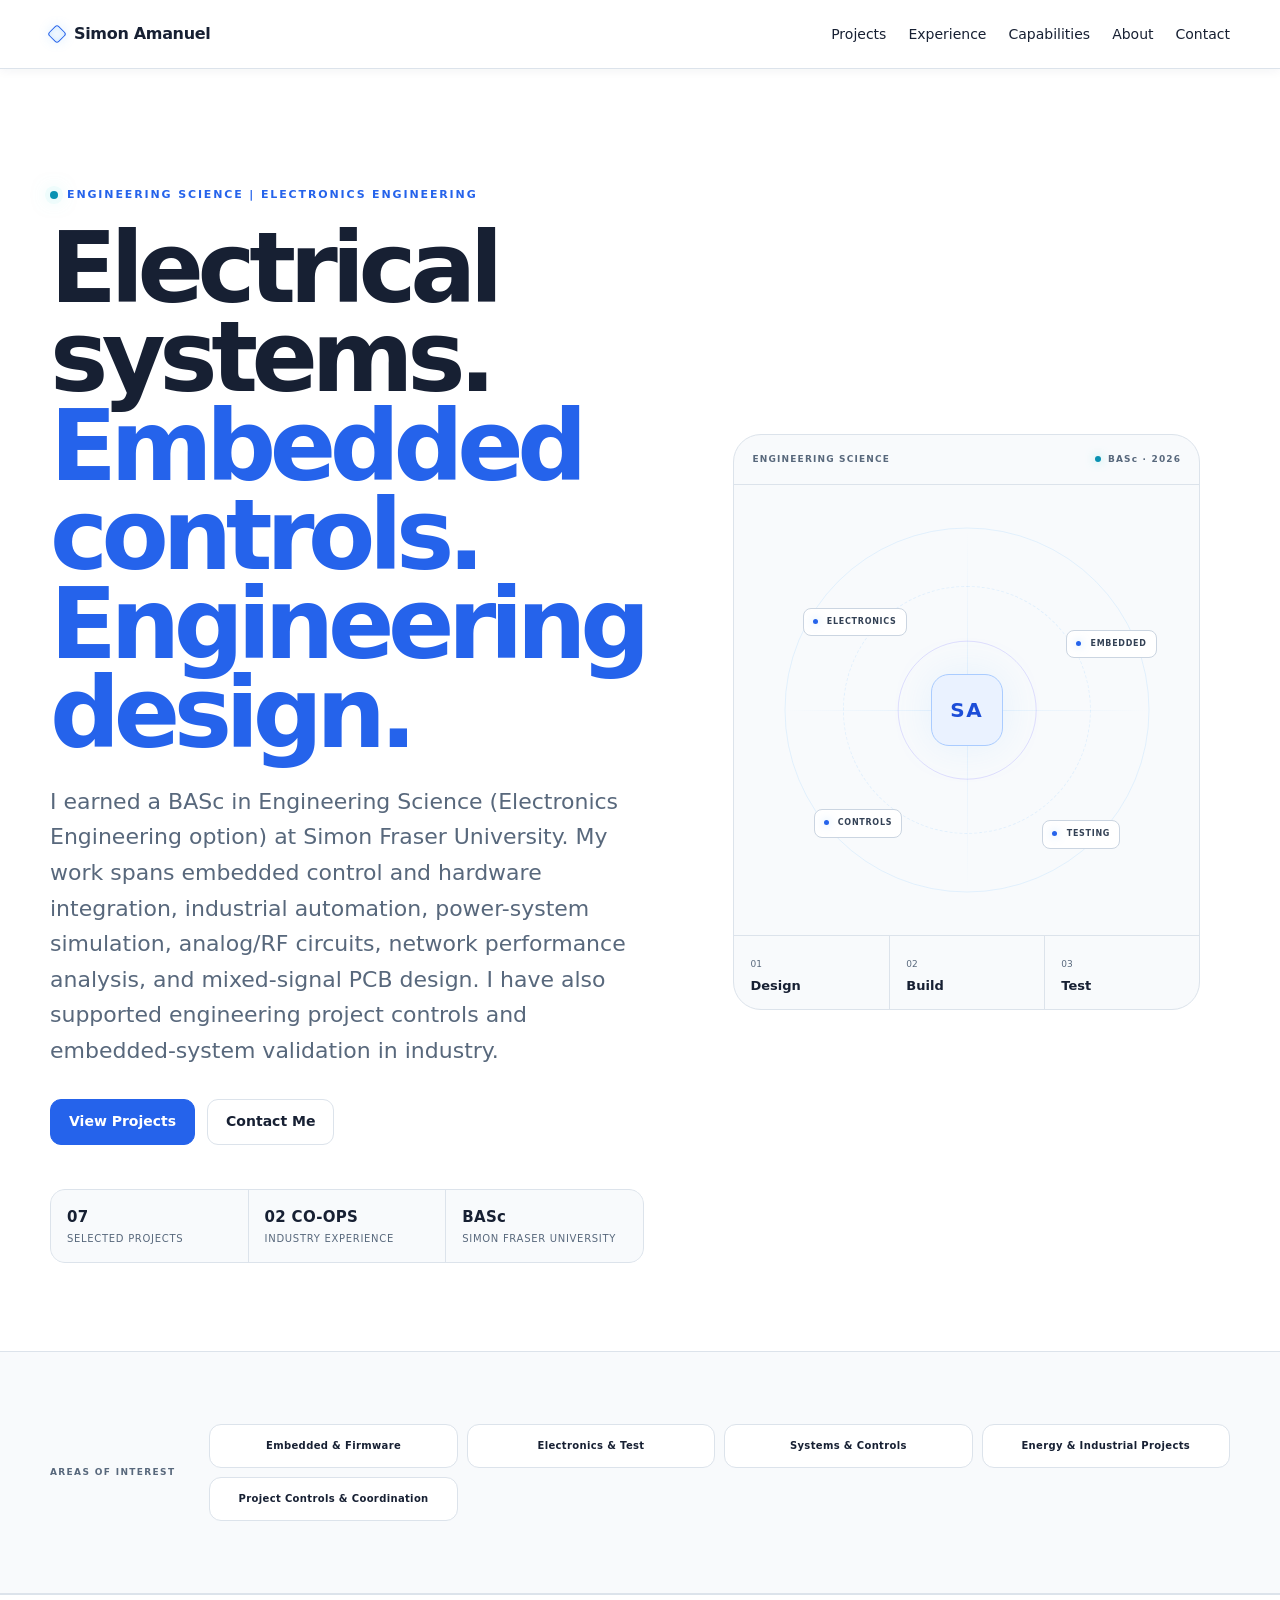
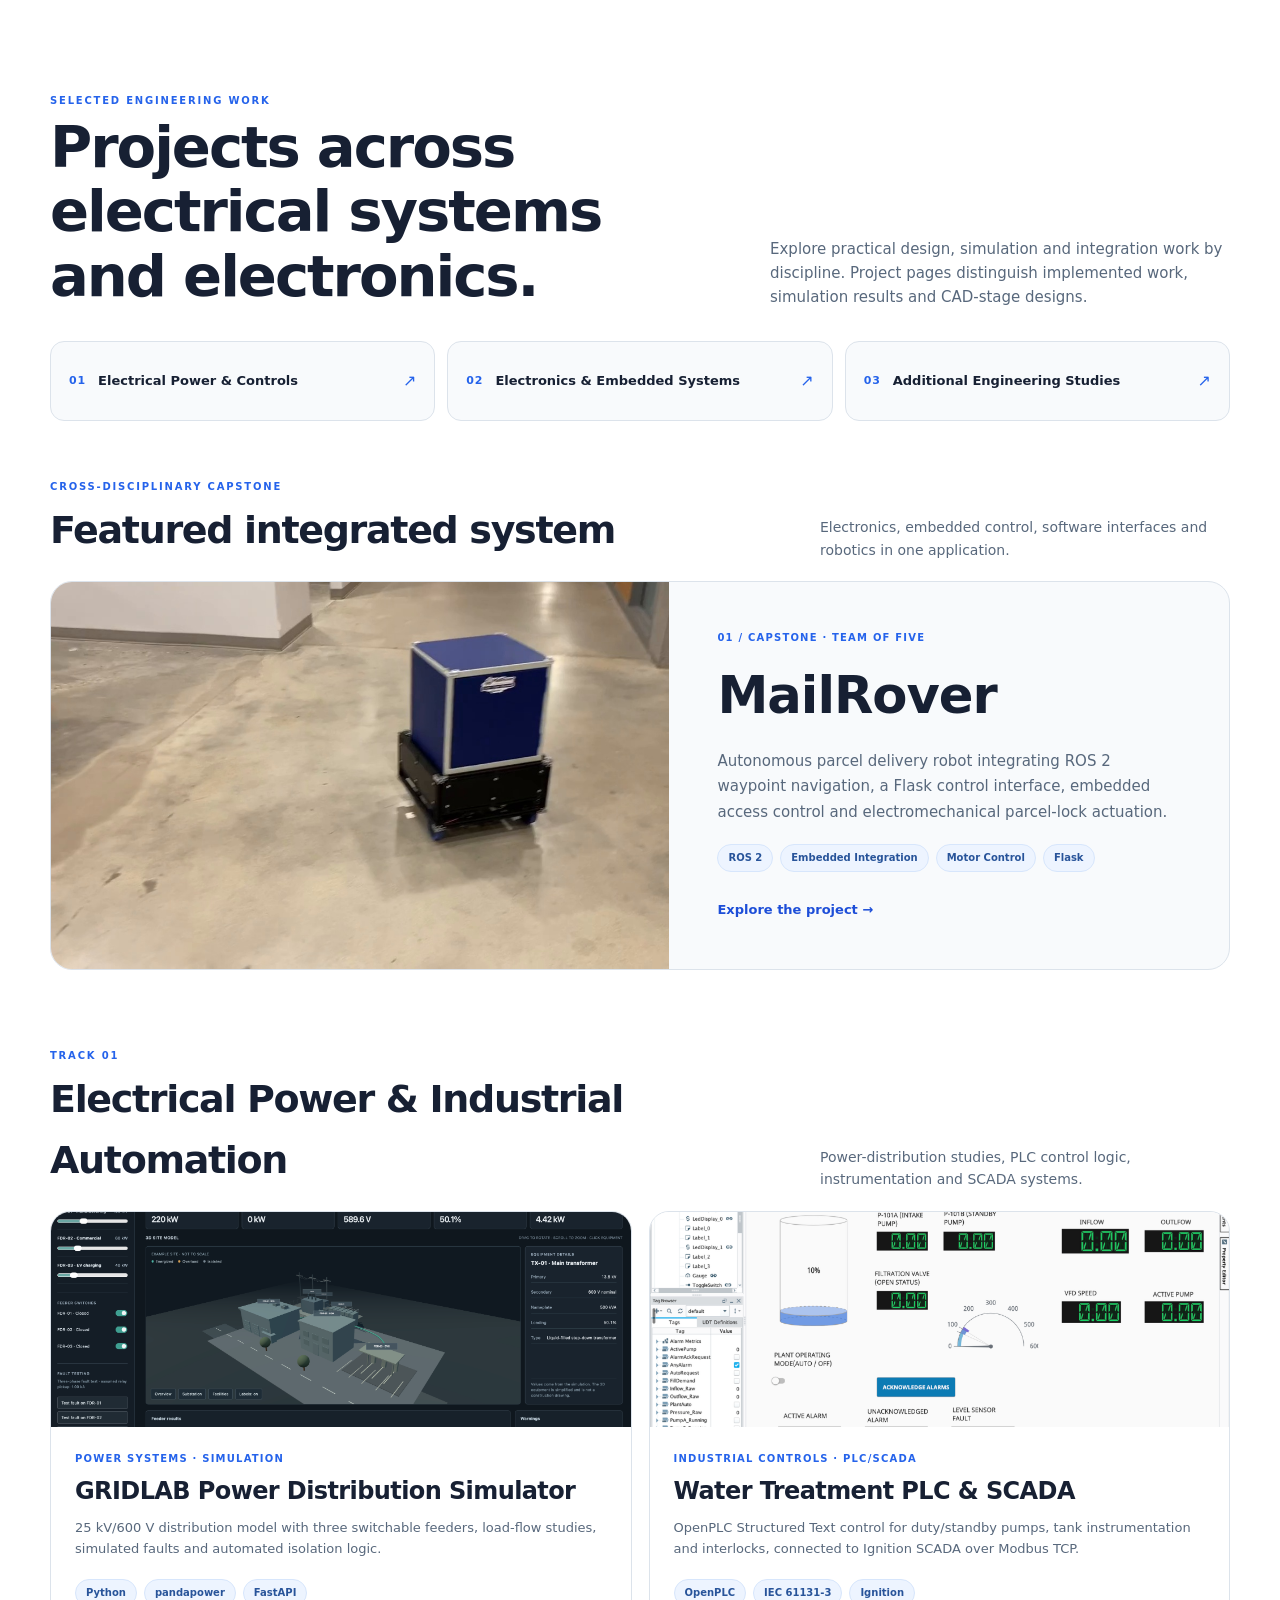
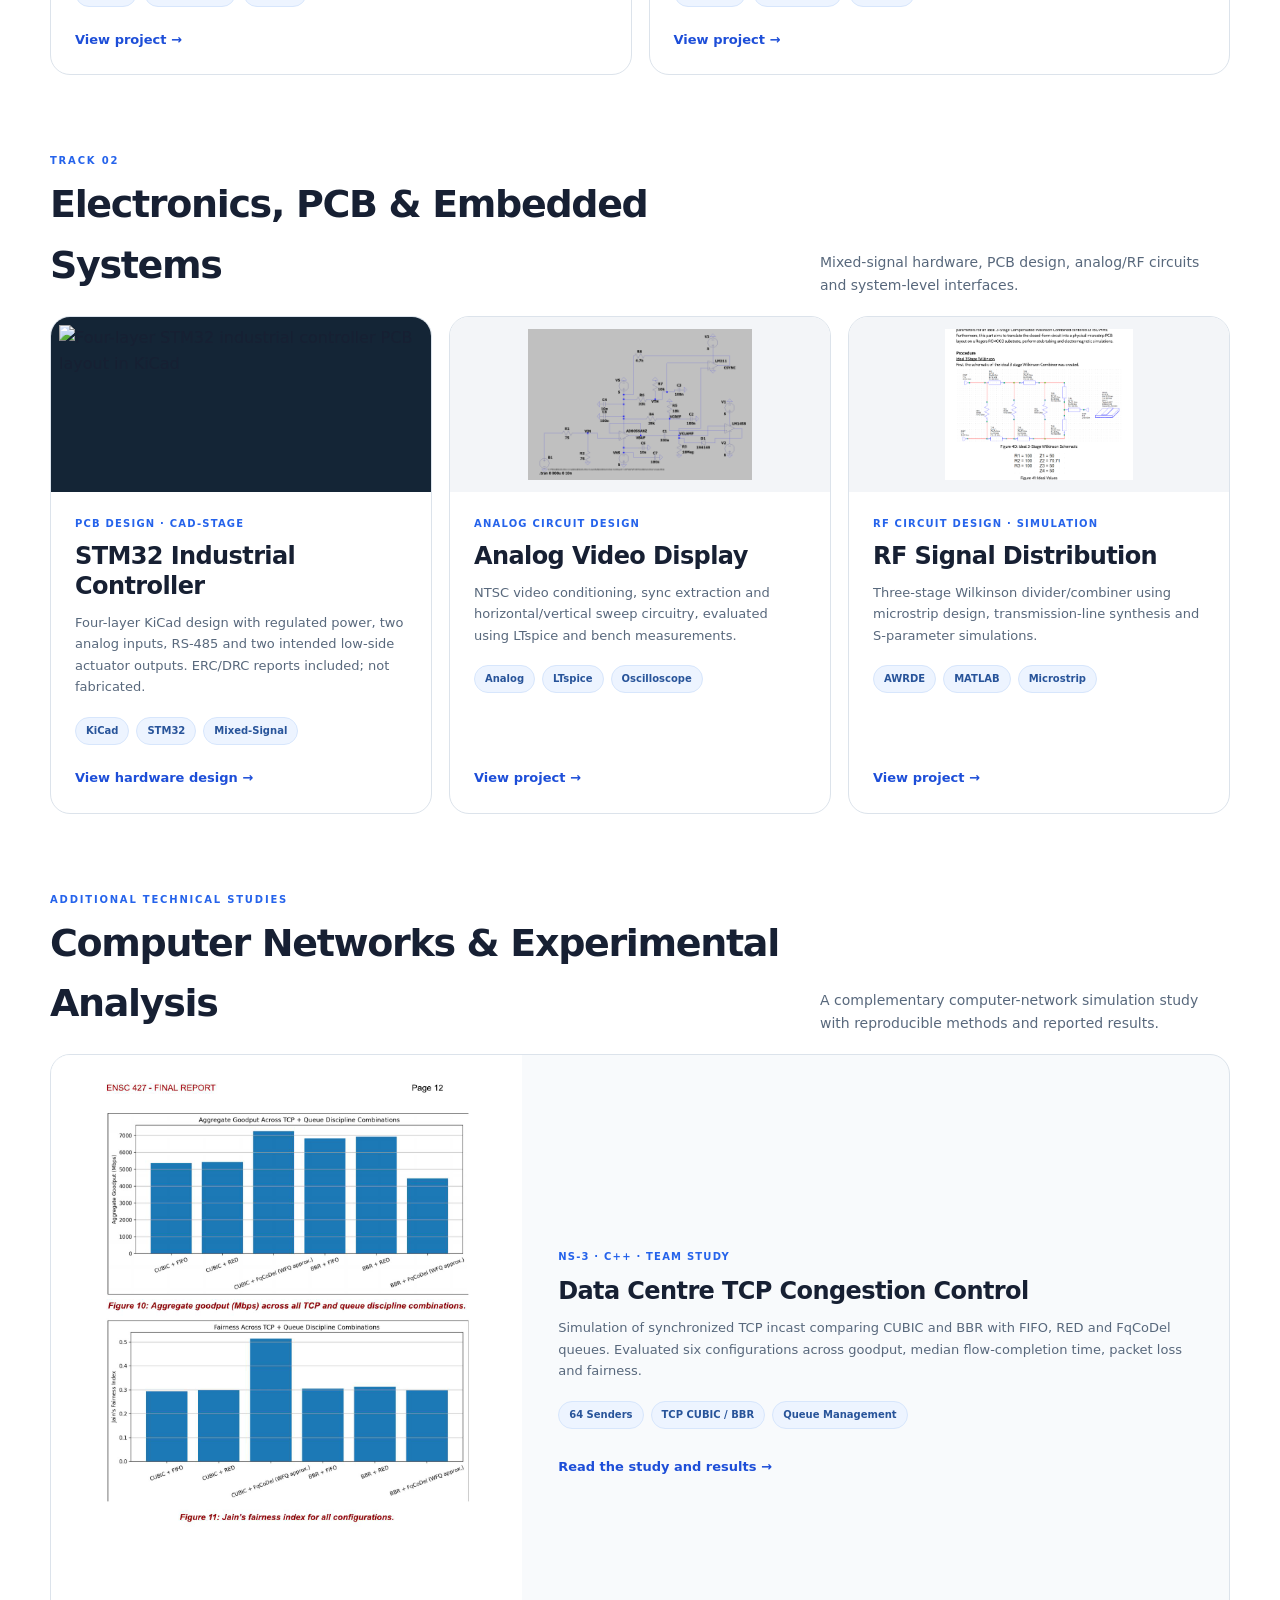
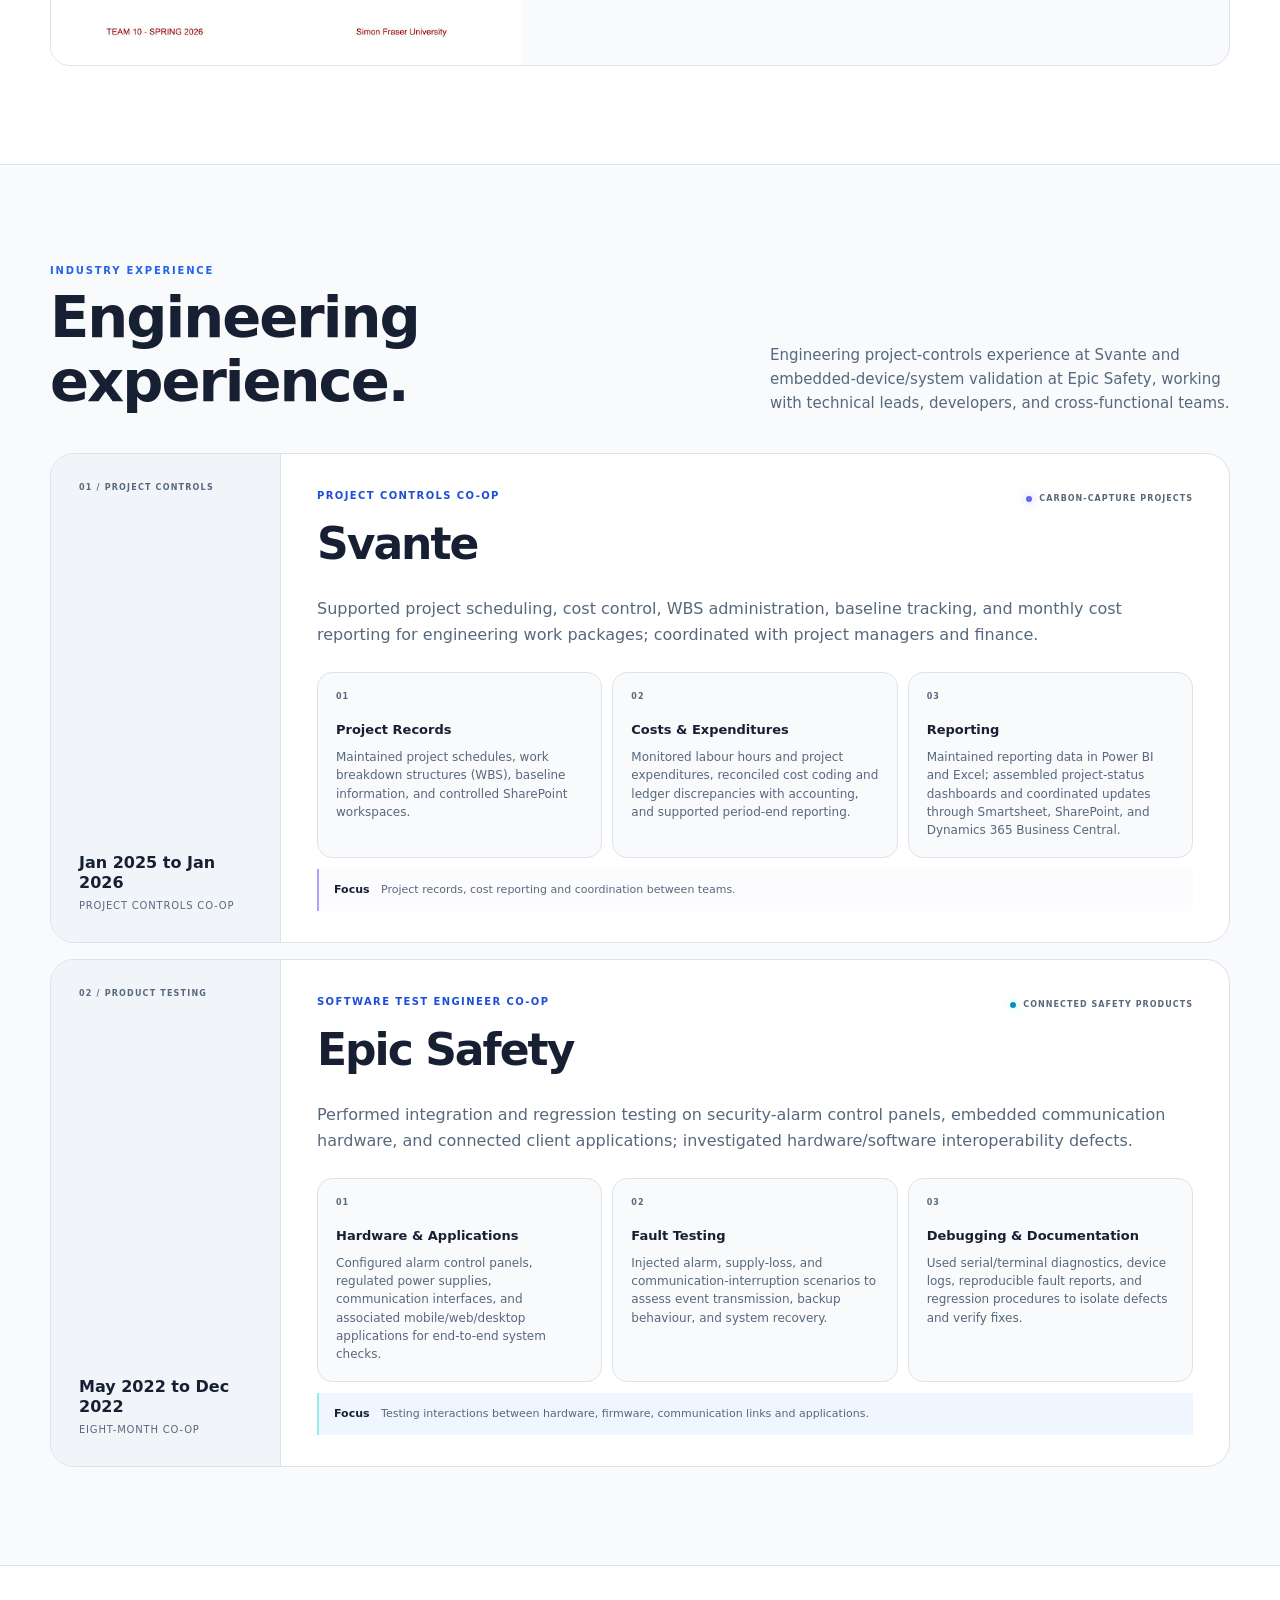
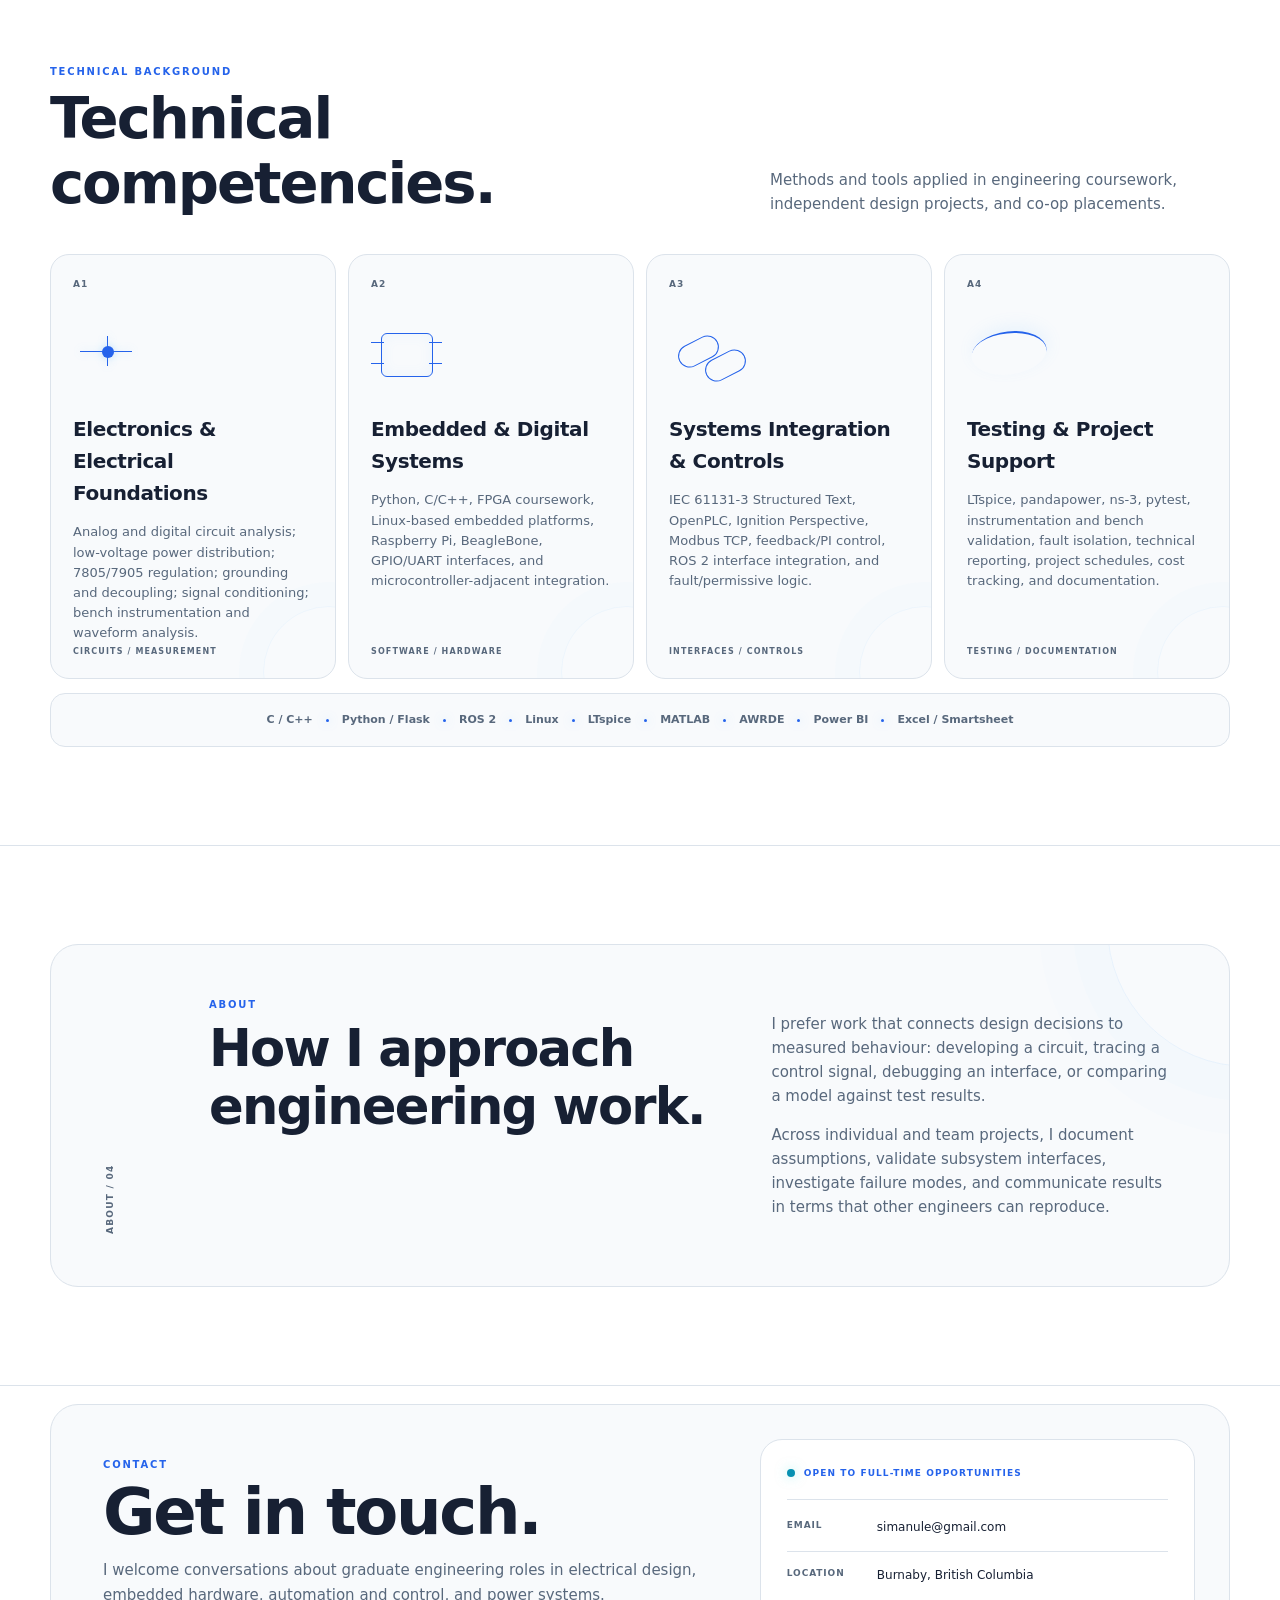
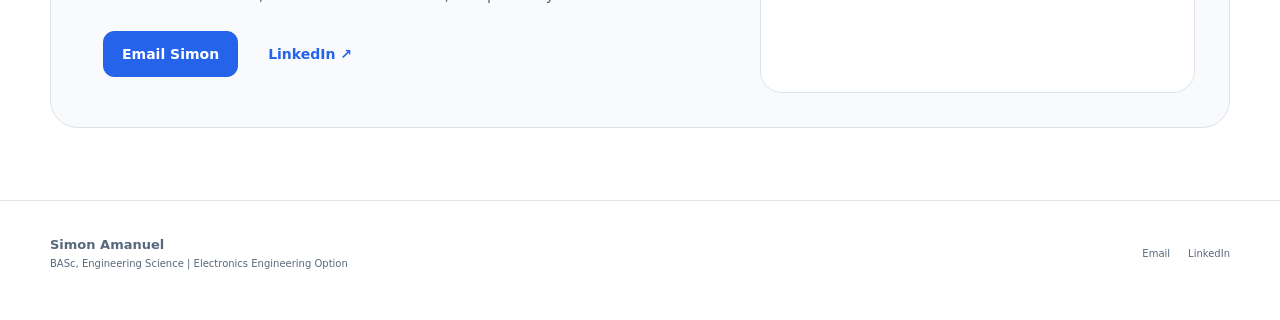
==== commit 05359ed5: "Add files via upload" ====
--- a/index.html
+++ b/index.html
@@ -16,6 +16,7 @@
 <meta content="SFU Electronics Engineering graduate | Electrical design, embedded systems, industrial automation and controls." name="twitter:description"/>
 <meta content="https://simonamanuel.github.io/og.png" name="twitter:image"/>
 <link href="styles.css" rel="stylesheet"/>
+<link href="portfolio-additions.css" rel="stylesheet"/>
 </head>
 <body class="home-page">
 <a class="skip-link" href="#main-content">
@@ -48,7 +49,7 @@
             Engineering Science | Electronics Engineering
           </div>
 <h1>Electrical systems. <span>Embedded controls. Engineering design.</span></h1>
-<p class="home-lead">I earned a BASc in Engineering Science (Electronics Engineering option) at Simon Fraser University. My work spans embedded control and hardware integration, industrial automation, power-system simulation, analog/RF circuits, and network performance analysis. I have also supported engineering project controls and embedded-system validation in industry.</p>
+<p class="home-lead">I earned a BASc in Engineering Science (Electronics Engineering option) at Simon Fraser University. My work spans embedded control and hardware integration, industrial automation, power-system simulation, analog/RF circuits, network performance analysis, and mixed-signal PCB design. I have also supported engineering project controls and embedded-system validation in industry.</p>
 <div class="actions">
 <a class="button primary" href="#projects">
               View Projects
@@ -59,7 +60,7 @@
 </div>
 <div class="home-mini-stats">
 <div>
-<strong>06</strong>
+<strong>07</strong>
 <span>selected projects</span>
 </div>
 <div>
@@ -134,146 +135,107 @@
 </div>
 </div>
 </section>
-<!-- Projects -->
-<section class="home-projects" id="projects">
-<div class="container">
-<div class="home-section-head">
-<div>
-<div class="eyebrow">Project Work</div>
-<h2>Engineering projects and technical implementations.</h2>
-</div>
-<p>Selected work in control-system implementation, circuit design, electrical network simulation, autonomous systems, and performance evaluation. Each project includes its technical approach and validation evidence.</p>
-</div>
-<div class="project-bento">
-<!-- MailRover -->
-<a class="bento-card bento-mail" href="mailrover.html">
-<div class="bento-image">
-<img alt="MailRover autonomous parcel delivery robot" decoding="async" loading="lazy" src="assets/mailrover-robot.jpg"/>
-</div>
-<div class="bento-overlay"></div>
-<div class="bento-index">
-              01 / CAPSTONE
-            </div>
-<div class="bento-content">
-<div class="bento-title-row">
-<h3>MailRover</h3>
-<span aria-hidden="true" class="bento-arrow">↗</span>
-</div>
-<p>Five-person autonomous mobile-robot capstone integrating ROS 2 waypoint navigation, a Flask control interface, embedded access-control logic, and electromechanical parcel-lock actuation.</p>
-<div class="bento-tags">
-<span>ROS 2</span>
-<span>DC Power</span>
-<span>Wiring</span>
-<span>Integration</span>
-</div>
-</div>
-</a>
-<!-- GRIDLAB power distribution simulator -->
-<a class="bento-card bento-gridlab" href="gridlab.html">
-<div class="bento-image">
-<img alt="Screenshot of GRIDLAB power distribution simulator with 3D site model and three feeder controls" decoding="async" loading="lazy" src="assets/Overview.png"/>
-</div>
-<div class="bento-overlay"></div>
-<div class="bento-index">02 / POWER SYSTEMS</div>
-<div class="bento-content">
-<div class="bento-title-row">
-<h3>GRIDLAB</h3>
-<span aria-hidden="true" class="bento-arrow">↗</span>
-</div>
-<p>Python/pandapower distribution-network model with a 25 kV/600 V transformer, three switchable feeders, steady-state load flow, fault scenarios, and automated isolation logic.</p>
-<div class="bento-tags">
-<span>Python</span><span>pandapower</span><span>FastAPI</span><span>Protection Logic</span>
-</div>
-</div>
-</a>
-<!-- Water Treatment PLC/HMI/SCADA -->
-<a class="bento-card bento-waterplant" href="waterplant.html">
-<div class="bento-image">
-<img alt="Ignition SCADA dashboard showing tank level, pump statuses, filtration valve, pressure gauge and operator controls" decoding="async" loading="lazy" src="assets/waterplant-scada-overview.png"/>
-</div>
-<div class="bento-overlay"></div>
-<div class="bento-index">03 / INDUSTRIAL AUTOMATION</div>
-<div class="bento-content">
-<div class="bento-title-row">
-<h3>Water Treatment PLC &amp; SCADA</h3>
-<span aria-hidden="true" class="bento-arrow">↗</span>
-</div>
-<p>IEC 61131-3 Structured Text control of duty/standby pumps, 4-20 mA level instrumentation, filtration interlocks, PI pressure regulation, and Ignition SCADA over Modbus TCP.</p>
-<div class="bento-tags">
-<span>Structured Text</span><span>OpenPLC</span><span>Ignition</span><span>Modbus TCP</span>
-</div>
-</div>
-</a>
-<!-- RF project -->
-<a class="bento-card bento-rf" href="rf-combiner.html">
-<div class="bento-image">
-<img alt="RF signal distribution circuit schematic" decoding="async" loading="lazy" src="assets/rf-schematic.png"/>
-</div>
-<div class="bento-overlay"></div>
-<div class="bento-index">
-              04 / RF
-            </div>
-<div class="bento-content">
-<div class="bento-title-row">
-<h3>RF Signal Distribution</h3>
-<span aria-hidden="true" class="bento-arrow">↗</span>
-</div>
-<p>Three-stage Wilkinson divider/combiner design using transmission-line synthesis, S-parameter analysis, and Rogers RO4003 microstrip simulation in AWRDE.</p>
-<div class="bento-tags">
-<span>AWRDE</span>
-<span>MATLAB</span>
-<span>Microstrip</span>
-</div>
-</div>
-</a>
-<!-- Analog project -->
-<a class="bento-card bento-analog" href="analog-video.html">
-<div class="bento-image">
-<img alt="Analog video display circuit design" decoding="async" loading="lazy" src="assets/ntsc-card.png"/>
-</div>
-<div class="bento-overlay"></div>
-<div class="bento-index">
-              05 / ANALOG
-            </div>
-<div class="bento-content">
-<div class="bento-title-row">
-<h3>Analog Video Display</h3>
-<span aria-hidden="true" class="bento-arrow">↗</span>
-</div>
-<p>NTSC composite-video conditioning, synchronization extraction, horizontal/vertical sweep generation, and regulated analog supplies; evaluated with LTspice and oscilloscope measurements.</p>
-<div class="bento-tags">
-<span>Analog</span>
-<span>LTspice</span>
-<span>Testing</span>
-</div>
-</div>
-</a>
-<!-- Networking project -->
-<a class="bento-card bento-network" href="data-center-networks.html">
-<div class="bento-image">
-<img alt="Goodput comparison for TCP CUBIC, TCP BBR and three queue disciplines" decoding="async" loading="lazy" src="assets/network-card.svg"/>
-</div>
-<div class="bento-overlay"></div>
-<div class="bento-index">
-              06 / NETWORKS
-            </div>
-<div class="bento-content">
-<div class="bento-title-row">
-<h3>Data Center Congestion Control</h3>
-<span aria-hidden="true" class="bento-arrow">↗</span>
-</div>
-<p>ns-3/C++ incast experiments comparing TCP CUBIC and BBR under FIFO, RED, and FqCoDel, with goodput, flow-completion time, loss, and Jain fairness metrics.</p>
-<div class="bento-tags">
-<span>ns-3</span>
-<span>C++</span>
-<span>TCP</span>
-<span>Performance Analysis</span>
-</div>
-</div>
-</a>
-</div>
-</div>
-</section>
+<!-- Projects: portfolio tracks, November 2026 refresh -->
+<section class="home-projects portfolio-projects" id="projects">
+  <div class="container">
+    <div class="home-section-head">
+      <div>
+        <div class="eyebrow">Selected Engineering Work</div>
+        <h2>Projects across electrical systems and electronics.</h2>
+      </div>
+      <p>Explore practical design, simulation and integration work by discipline. Project pages distinguish implemented work, simulation results and CAD-stage designs.</p>
+    </div>
+
+    <div class="portfolio-tracks" aria-label="Jump to portfolio categories">
+      <a href="#power-controls"><span class="portfolio-track-number">01</span><strong>Electrical Power &amp; Controls</strong><span aria-hidden="true">↗</span></a>
+      <a href="#electronics-embedded"><span class="portfolio-track-number">02</span><strong>Electronics &amp; Embedded Systems</strong><span aria-hidden="true">↗</span></a>
+      <a href="#additional-studies"><span class="portfolio-track-number">03</span><strong>Additional Engineering Studies</strong><span aria-hidden="true">↗</span></a>
+    </div>
+
+    <div class="portfolio-subheading">
+      <div><div class="eyebrow">Cross-disciplinary capstone</div><h3>Featured integrated system</h3></div>
+      <p>Electronics, embedded control, software interfaces and robotics in one application.</p>
+    </div>
+    <a class="portfolio-featured" href="mailrover.html" aria-label="Explore MailRover autonomous delivery robot">
+      <div class="portfolio-featured-photo"><img src="assets/mailrover-robot.jpg" alt="MailRover autonomous parcel delivery robot" loading="lazy"/></div>
+      <div class="portfolio-featured-copy">
+        <span class="portfolio-eyebrow">01 / Capstone · Team of five</span>
+        <h3>MailRover</h3>
+        <p>Autonomous parcel delivery robot integrating ROS 2 waypoint navigation, a Flask control interface, embedded access control and electromechanical parcel-lock actuation.</p>
+        <div class="portfolio-pills"><span>ROS 2</span><span>Embedded Integration</span><span>Motor Control</span><span>Flask</span></div>
+        <span class="portfolio-more">Explore the project →</span>
+      </div>
+    </a>
+
+    <div class="portfolio-track" id="power-controls">
+      <div class="portfolio-subheading">
+        <div><div class="eyebrow">Track 01</div><h3>Electrical Power &amp; Industrial Automation</h3></div>
+        <p>Power-distribution studies, PLC control logic, instrumentation and SCADA systems.</p>
+      </div>
+      <div class="portfolio-card-grid">
+        <a class="portfolio-card" href="gridlab.html">
+          <div class="portfolio-card-image"><img src="assets/Overview.png" alt="GRIDLAB electrical distribution simulator" loading="lazy"/></div>
+          <div class="portfolio-card-content"><span class="portfolio-eyebrow">Power Systems · Simulation</span><h4>GRIDLAB Power Distribution Simulator</h4>
+            <p>25 kV/600 V distribution model with three switchable feeders, load-flow studies, simulated faults and automated isolation logic.</p>
+            <div class="portfolio-pills"><span>Python</span><span>pandapower</span><span>FastAPI</span></div>
+            <span class="portfolio-more">View project →</span></div>
+        </a>
+        <a class="portfolio-card" href="waterplant.html">
+          <div class="portfolio-card-image"><img src="assets/waterplant-scada-overview.png" alt="Ignition SCADA water treatment dashboard" loading="lazy"/></div>
+          <div class="portfolio-card-content"><span class="portfolio-eyebrow">Industrial Controls · PLC/SCADA</span><h4>Water Treatment PLC &amp; SCADA</h4>
+            <p>OpenPLC Structured Text control for duty/standby pumps, tank instrumentation and interlocks, connected to Ignition SCADA over Modbus TCP.</p>
+            <div class="portfolio-pills"><span>OpenPLC</span><span>IEC 61131-3</span><span>Ignition</span></div>
+            <span class="portfolio-more">View project →</span></div>
+        </a>
+      </div>
+    </div>
+
+    <div class="portfolio-track" id="electronics-embedded">
+      <div class="portfolio-subheading">
+        <div><div class="eyebrow">Track 02</div><h3>Electronics, PCB &amp; Embedded Systems</h3></div>
+        <p>Mixed-signal hardware, PCB design, analog/RF circuits and system-level interfaces.</p>
+      </div>
+      <div class="portfolio-card-grid portfolio-card-grid-three">
+        <a class="portfolio-card portfolio-card-stm" href="stm32-industrial-controller.html">
+          <div class="portfolio-card-image"><img src="https://raw.githubusercontent.com/simonamanuel/STM32-Industrial-Controller/main/Images/STM32_Controller_PCB_Layout.png" alt="Four-layer STM32 industrial controller PCB layout in KiCad" loading="lazy"/></div>
+          <div class="portfolio-card-content"><span class="portfolio-eyebrow">PCB Design · CAD-stage</span><h4>STM32 Industrial Controller</h4>
+            <p>Four-layer KiCad design with regulated power, two analog inputs, RS-485 and two intended low-side actuator outputs. ERC/DRC reports included; not fabricated.</p>
+            <div class="portfolio-pills"><span>KiCad</span><span>STM32</span><span>Mixed-Signal</span></div>
+            <span class="portfolio-more">View hardware design →</span></div>
+        </a>
+        <a class="portfolio-card" href="analog-video.html">
+          <div class="portfolio-card-image portfolio-card-image-contain"><img src="assets/ntsc-card.png" alt="Analog composite video processing circuit" loading="lazy"/></div>
+          <div class="portfolio-card-content"><span class="portfolio-eyebrow">Analog Circuit Design</span><h4>Analog Video Display</h4>
+            <p>NTSC video conditioning, sync extraction and horizontal/vertical sweep circuitry, evaluated using LTspice and bench measurements.</p>
+            <div class="portfolio-pills"><span>Analog</span><span>LTspice</span><span>Oscilloscope</span></div>
+            <span class="portfolio-more">View project →</span></div>
+        </a>
+        <a class="portfolio-card" href="rf-combiner.html">
+          <div class="portfolio-card-image portfolio-card-image-contain"><img src="assets/rf-schematic.png" alt="RF Wilkinson divider and combiner schematic" loading="lazy"/></div>
+          <div class="portfolio-card-content"><span class="portfolio-eyebrow">RF Circuit Design · Simulation</span><h4>RF Signal Distribution</h4>
+            <p>Three-stage Wilkinson divider/combiner using microstrip design, transmission-line synthesis and S-parameter simulations.</p>
+            <div class="portfolio-pills"><span>AWRDE</span><span>MATLAB</span><span>Microstrip</span></div>
+            <span class="portfolio-more">View project →</span></div>
+        </a>
+      </div>
+    </div>
+
+    <div class="portfolio-track" id="additional-studies">
+      <div class="portfolio-subheading">
+        <div><div class="eyebrow">Additional Technical Studies</div><h3>Computer Networks &amp; Experimental Analysis</h3></div>
+        <p>A complementary computer-network simulation study with reproducible methods and reported results.</p>
+      </div>
+      <a class="portfolio-study-card" href="data-center-networks.html">
+        <div class="portfolio-study-visual"><img src="assets/network-results-goodput-fairness.jpg" alt="TCP congestion-control comparison of goodput and fairness" loading="lazy"/></div>
+        <div class="portfolio-study-copy"><span class="portfolio-eyebrow">ns-3 · C++ · Team Study</span><h4>Data Centre TCP Congestion Control</h4>
+          <p>Simulation of synchronized TCP incast comparing CUBIC and BBR with FIFO, RED and FqCoDel queues. Evaluated six configurations across goodput, median flow-completion time, packet loss and fairness.</p>
+          <div class="portfolio-pills"><span>64 Senders</span><span>TCP CUBIC / BBR</span><span>Queue Management</span></div>
+          <span class="portfolio-more">Read the study and results →</span></div>
+      </a>
+    </div>
+  </div>
+</section>
+
 <!-- Experience -->
 <section class="experience-section" id="experience">
 <div class="container">
--- a/portfolio-additions.css
+++ b/portfolio-additions.css
@@ -0,0 +1,83 @@
+/* Portfolio category layout and STM32 project page, Nov 2026.
+   Add after the existing styles.css; existing project pages remain unchanged. */
+html { scroll-padding-top: 88px; }
+.portfolio-projects { background: #fff; }
+.portfolio-projects .home-section-head { margin-bottom: 32px; }
+.portfolio-tracks { display: grid; grid-template-columns: repeat(3, minmax(0,1fr)); gap: 12px; margin: 0 0 58px; }
+.portfolio-tracks a { display:flex; align-items:center; gap:12px; padding: 17px 18px; border:1px solid #dce3eb; background:#f8fafc; border-radius:14px; min-height:80px; transition:.2s ease; }
+.portfolio-tracks a:hover,.portfolio-card:hover,.portfolio-featured:hover,.portfolio-study-card:hover { transform:translateY(-3px); border-color:#91b7ef; box-shadow: 0 12px 28px rgba(27,61,105,.08); }
+.portfolio-track-number { color:#2563eb; font-size:11px; font-weight:900; letter-spacing:.08em; }
+.portfolio-tracks a strong { font-size:13px; line-height:1.4; flex:1; }
+.portfolio-tracks a>span:last-child { color:#2563eb; }
+.portfolio-subheading { display:flex; align-items:end; justify-content:space-between; gap:28px; margin:0 0 20px; }
+.portfolio-subheading h3 { font-size:clamp(24px,3.3vw,38px); margin:5px 0 0; letter-spacing:-.035em; }
+.portfolio-subheading p { color:#58687c; font-size:14px; margin:0; max-width:410px; }
+.portfolio-featured { display:grid; grid-template-columns:1.05fr .95fr; border:1px solid #dce3eb; border-radius:22px; overflow:hidden; background:#f8fafc; min-height:330px; transition:.2s ease; }
+.portfolio-featured-photo { min-height:320px; background:#e9eff5; }
+.portfolio-featured-photo img { width:100%;height:100%;object-fit:cover;object-position:center 45%; }
+.portfolio-featured-copy { padding:clamp(25px,4vw,48px);display:flex;flex-direction:column;justify-content:center;align-items:start; }
+.portfolio-eyebrow { text-transform:uppercase;letter-spacing:.12em;font-size:10px;font-weight:800;color:#2563eb; }
+.portfolio-featured-copy h3 { font-size:clamp(31px,4vw,52px);margin:9px 0 12px; }
+.portfolio-featured-copy p { color:#58687c; font-size:15px;line-height:1.7;margin:0; }
+.portfolio-pills { display:flex; flex-wrap:wrap; gap:7px; margin:19px 0 13px; }
+.portfolio-pills span { font-size:10px; font-weight:700; background:#edf4ff; color:#28549a; border:1px solid #d7e6fc; border-radius:999px; padding:5px 10px; }
+.portfolio-more { display:inline-block;font-weight:800;font-size:13px;color:#1d4ed8; margin-top:auto;padding-top:15px; }
+.portfolio-track { padding-top:78px;scroll-margin-top:72px; }
+.portfolio-card-grid { display:grid;grid-template-columns:repeat(2,minmax(0,1fr));gap:17px; }
+.portfolio-card-grid-three { grid-template-columns:repeat(3,minmax(0,1fr)); }
+.portfolio-card { display:flex;flex-direction:column;overflow:hidden;border:1px solid #dce3eb;border-radius:20px;background:#fff;transition:.2s ease; }
+.portfolio-card-image { height:215px; overflow:hidden;background:#ecf2f7; }
+.portfolio-card-grid-three .portfolio-card-image { height:175px; }
+.portfolio-card-image img { display:block;width:100%;height:100%;object-fit:cover; }
+.portfolio-card-image-contain img { object-fit:contain; padding:12px;background:#f3f5f8; }
+.portfolio-card-stm .portfolio-card-image img { object-fit:contain;padding:8px;background:#142536; }
+.portfolio-card-content { padding:24px; display:flex;flex-direction:column;flex:1;align-items:start; }
+.portfolio-card-content h4,.portfolio-study-copy h4 {font-size:clamp(18px,2vw,24px);line-height:1.25;letter-spacing:-.025em;margin:9px 0 11px;color:#172033;}
+.portfolio-card-content p,.portfolio-study-copy p {color:#58687c;font-size:13px;line-height:1.65;margin:0;}
+.portfolio-card-content .portfolio-pills { margin-bottom:8px; }
+.portfolio-study-card {display:grid;grid-template-columns:.8fr 1.2fr;overflow:hidden;border:1px solid #dce3eb;border-radius:20px;transition:.2s ease;background:#f8fafc;}
+.portfolio-study-visual {min-height:260px;display:flex;align-items:center;background:#ecf2f7;}
+.portfolio-study-visual img { width:100%;height:100%;object-fit:contain;}
+.portfolio-study-copy {padding:clamp(24px,3vw,36px);align-self:center;}
+/* Single project detail page */
+.stm-page { background:#fff; }
+.stm-page .stm-hero {padding:74px 0 56px; border-top:0; background:linear-gradient(135deg,#f8fbff 0%,#fff 66%);}
+.stm-page .stm-hero-layout {display:grid;grid-template-columns:1fr .96fr;gap:50px;align-items:center;}
+.stm-page h1 {font-size:clamp(42px,6vw,72px);letter-spacing:-.05em;line-height:1.04;margin:15px 0 24px;}
+.stm-page .stm-intro {font-size:18px;line-height:1.65;color:#58687c;max-width:610px;}
+.stm-page .stm-render {margin:0;border:1px solid #dce3eb;background:#f1f5f9;border-radius:20px;overflow:hidden;box-shadow:0 16px 45px rgba(30,59,95,.08);}
+.stm-page .stm-render img {display:block;width:100%;height:auto;}
+.stm-page .stm-render figcaption {font-size:12px;color:#58687c;padding:13px 17px;border-top:1px solid #dce3eb;}
+.stm-page .stm-disclaimer {display:inline-flex;gap:10px;align-items:start;padding:14px 17px;background:#fff7ed;border:1px solid #ffdfb3;border-radius:12px;color:#854d0e;font-size:13px;line-height:1.5;margin-top:26px;}
+.stm-page .stm-stats {display:grid;grid-template-columns:repeat(4,1fr);gap:12px;padding:0 0 46px;}
+.stm-page .stm-stats article {background:#f8fafc;border:1px solid #dce3eb;border-radius:15px;padding:24px;}
+.stm-page .stm-stats strong {display:block;font-size:27px;line-height:1.2;letter-spacing:-.03em;color:#172033;}
+.stm-page .stm-stats span {font-size:11px;color:#58687c;text-transform:uppercase;letter-spacing:.07em;}
+.stm-page .stm-section {padding:74px 0;}
+.stm-page .stm-section:nth-of-type(even) {background:#f8fafc;}
+.stm-page .stm-section-header {max-width:720px;margin-bottom:33px;}
+.stm-page .stm-section-header h2 {margin:9px 0 12px;}
+.stm-page .stm-section-header p {margin:0;color:#58687c;line-height:1.7;}
+.stm-page .stm-subsystems {display:grid;grid-template-columns:repeat(3,minmax(0,1fr));gap:14px;}
+.stm-page .stm-subsystems article {background:#fff;border:1px solid #dce3eb;border-radius:16px;padding:22px;}
+.stm-page .stm-subsystems article>span {color:#2563eb;font-size:11px;font-weight:800;}
+.stm-page .stm-subsystems h3 {margin:9px 0;font-size:19px;}
+.stm-page .stm-subsystems p {margin:0;color:#58687c;font-size:14px;line-height:1.6;}
+.stm-page .stm-gallery {display:grid;grid-template-columns:1fr 1fr;gap:18px;}
+.stm-page .stm-gallery figure {margin:0;background:#f8fafc;border:1px solid #dce3eb;border-radius:17px;overflow:hidden;}
+.stm-page .stm-gallery img {width:100%;height:300px;object-fit:contain;background:#e7edf3;}
+.stm-page .stm-gallery .stm-copper img {background:#fff;padding:8px;}
+.stm-page .stm-gallery figcaption {padding:17px;font-size:13px;color:#58687c;}
+.stm-page .stm-gallery figcaption strong {display:block;color:#172033;font-size:15px;margin-bottom:5px;}
+.stm-page .stm-verification {display:grid;grid-template-columns:1fr 1fr;gap:16px;}
+.stm-page .stm-verification article {border:1px solid #dce3eb;border-radius:16px;padding:23px;background:#fff;}
+.stm-page .stm-verification h3 {font-size:20px;}
+.stm-page .stm-verification p,.stm-page .stm-verification li {color:#58687c;line-height:1.7;font-size:14px;}
+.stm-page .stm-verification ul {padding-left:20px;}
+.stm-page .stm-close {text-align:center;background:#eff6ff;padding:64px 0;}
+.stm-page .stm-close p {max-width:650px;margin:0 auto 23px;color:#58687c;}
+.stm-page .stm-actions {display:flex;gap:11px;flex-wrap:wrap;margin-top:28px;}
+.stm-page .stm-close .stm-actions {justify-content:center;}
+.stm-page footer {border-top:1px solid #dce3eb;}
+@media(max-width:1000px){.portfolio-card-grid-three {grid-template-columns:repeat(2,minmax(0,1fr));}.stm-page .stm-hero-layout {grid-template-columns:1fr;}.stm-page .stm-subsystems {grid-template-columns:repeat(2,minmax(0,1fr));}}
+@media(max-width:740px){.portfolio-tracks {grid-template-columns:1fr;}.portfolio-subheading {display:block;}.portfolio-subheading p {margin-top:9px;}.portfolio-featured,.portfolio-study-card {grid-template-columns:1fr;}.portfolio-featured-photo {min-height:240px;max-height:300px;}.portfolio-featured-photo img {height:260px;}.portfolio-card-grid,.portfolio-card-grid-three,.stm-page .stm-subsystems,.stm-page .stm-gallery,.stm-page .stm-verification {grid-template-columns:1fr;}.portfolio-card-image,.portfolio-card-grid-three .portfolio-card-image {height:230px;}.portfolio-track {padding-top:64px;}.stm-page .stm-hero {padding-top:52px;}.stm-page .stm-stats {grid-template-columns:repeat(2,1fr);}.stm-page .stm-gallery img {height:auto;max-height:330px;}.stm-page .stm-section {padding:54px 0;}}
